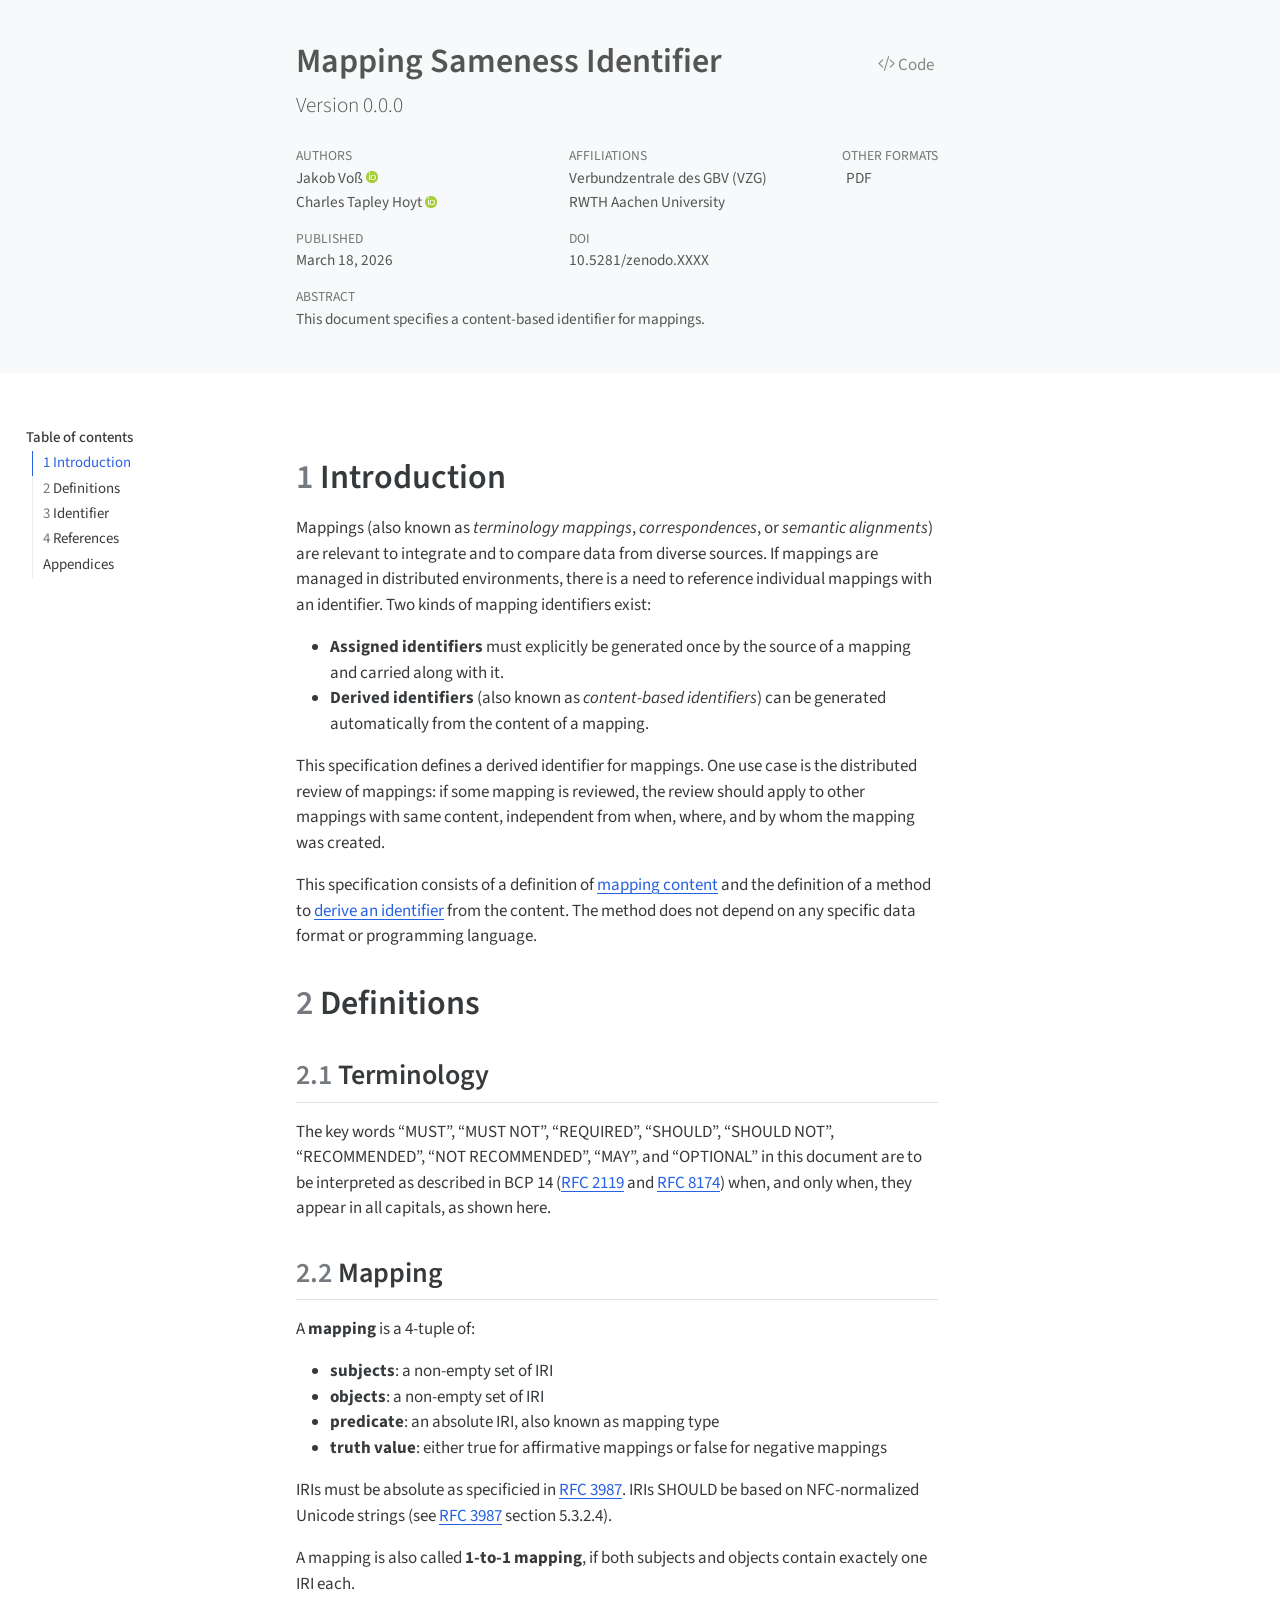
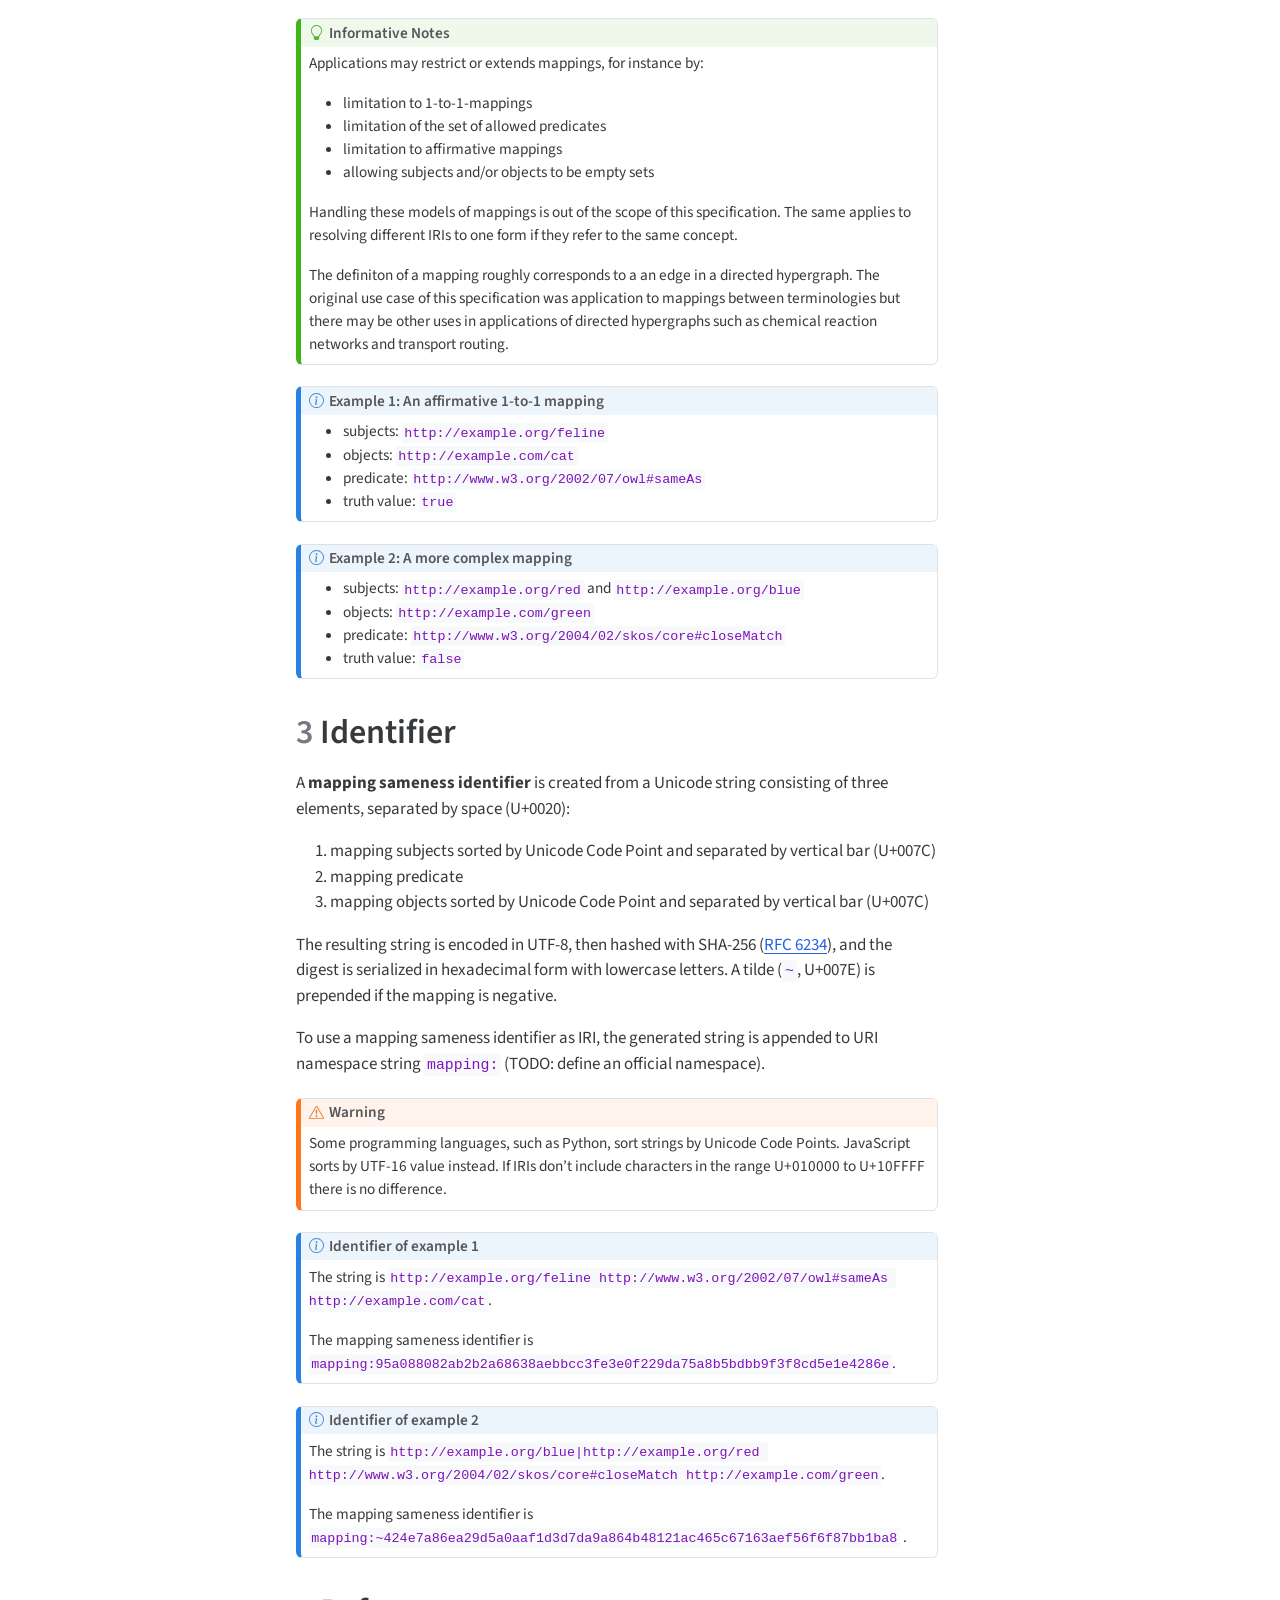
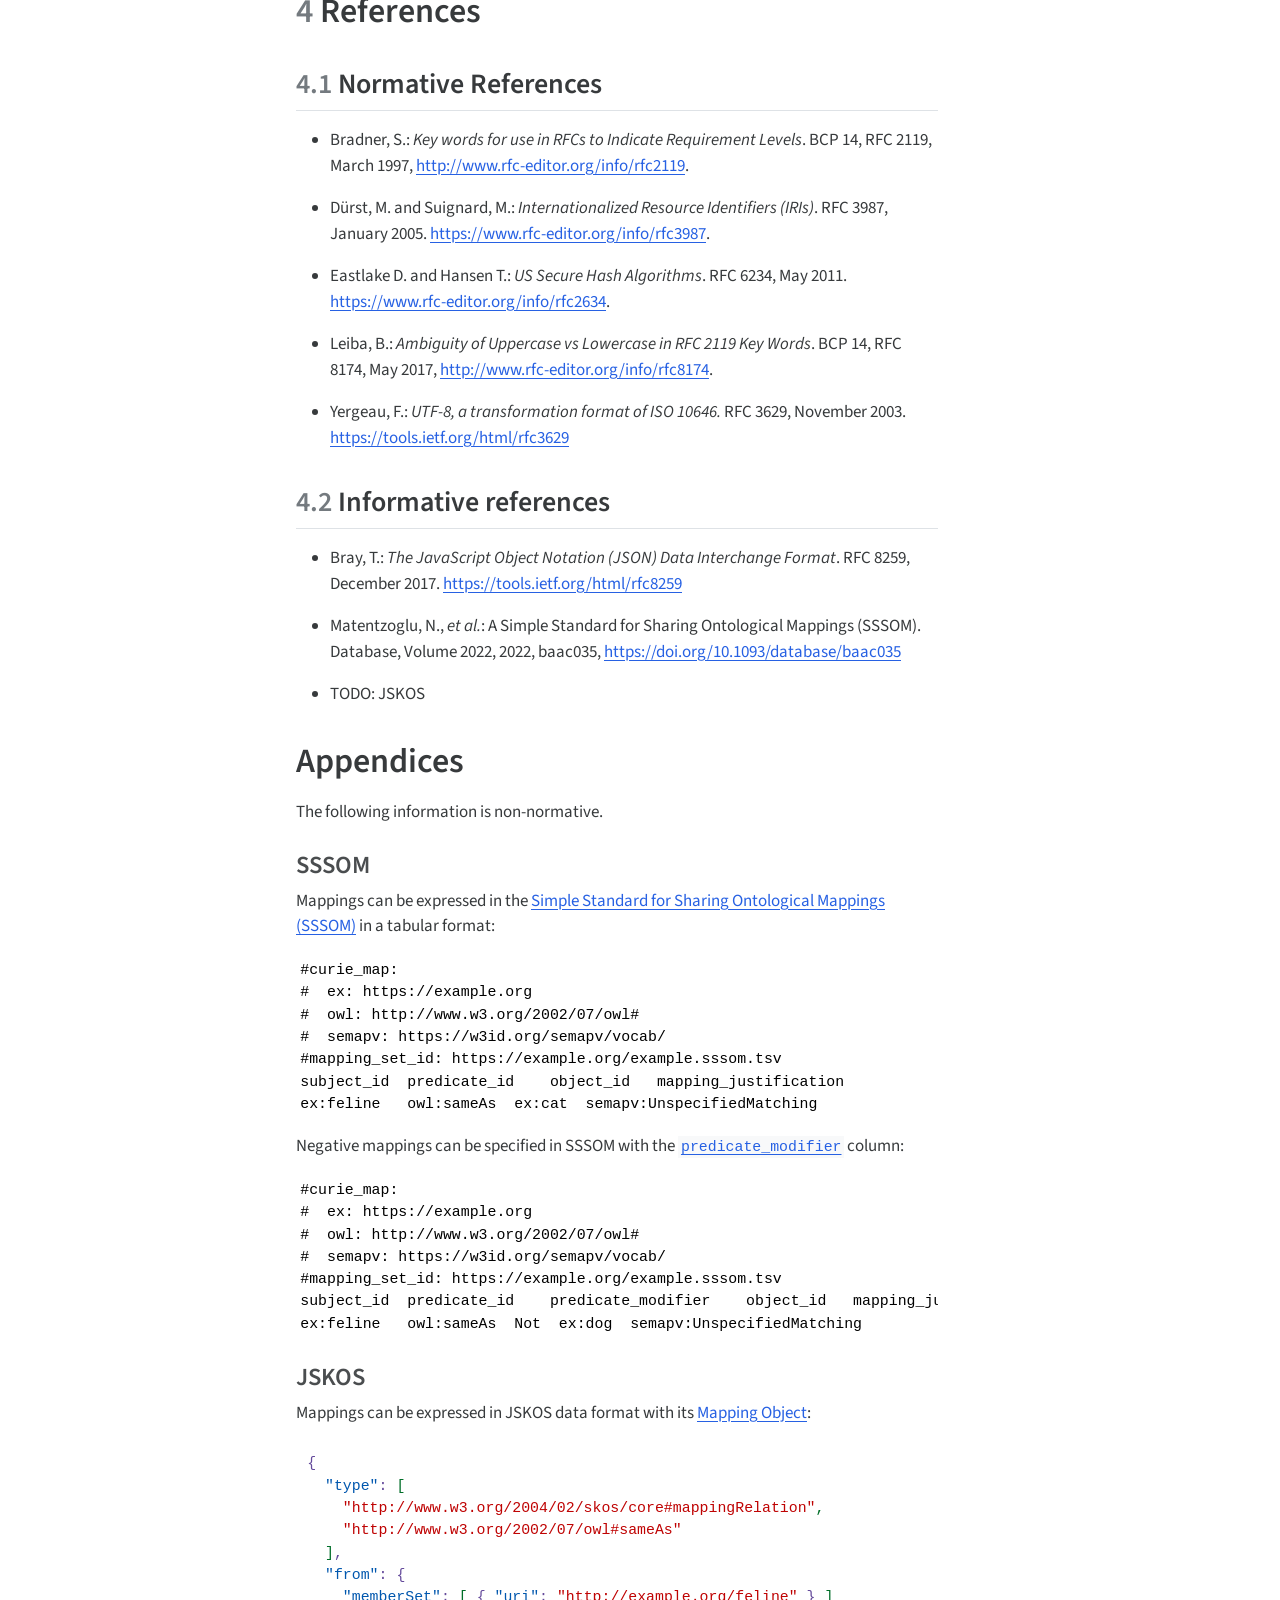
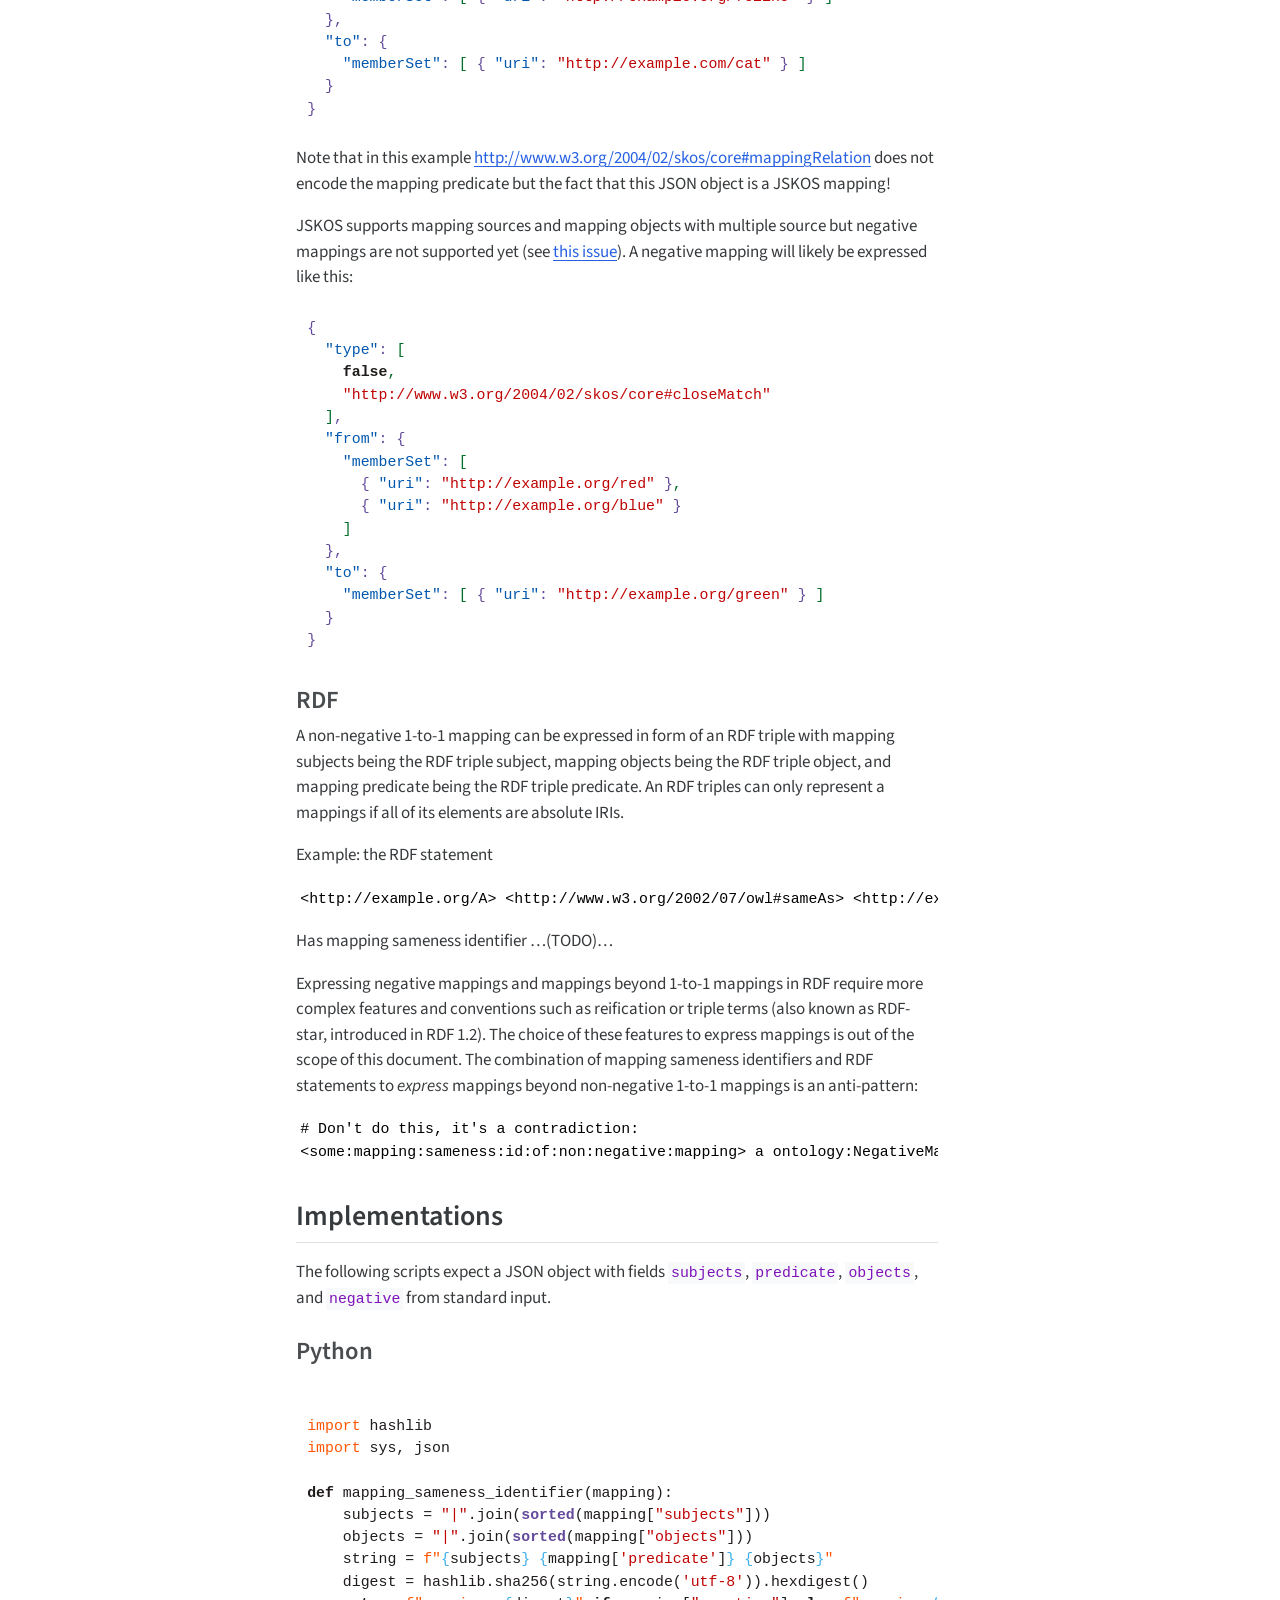
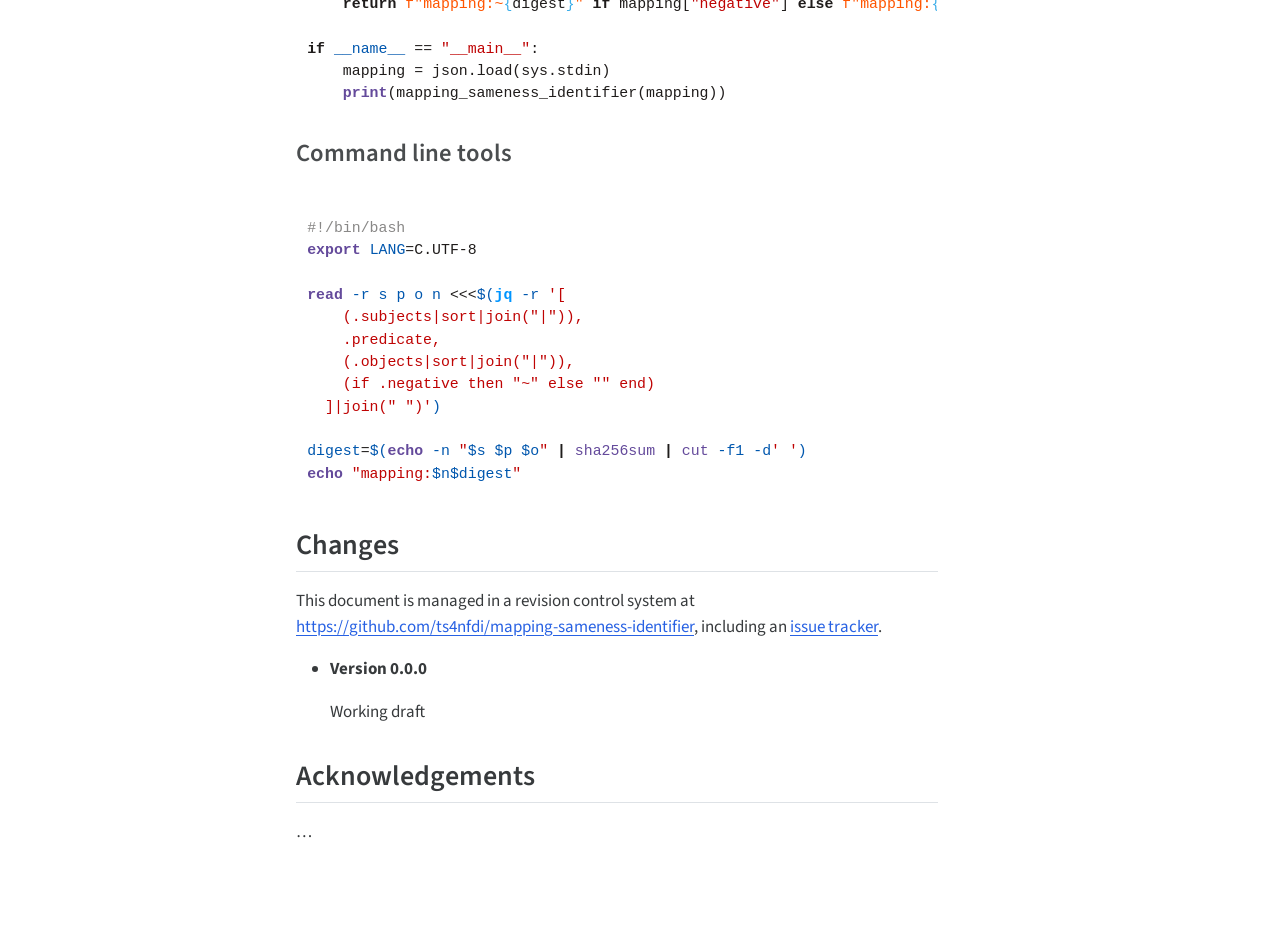
==== docs/index.html @ 3b8f45a4 "Add note about hypergraphs" ====
<!DOCTYPE html>
<html xmlns="http://www.w3.org/1999/xhtml" lang="en" xml:lang="en"><head>

<meta charset="utf-8">
<meta name="generator" content="quarto-1.5.44">

<meta name="viewport" content="width=device-width, initial-scale=1.0, user-scalable=yes">

<meta name="dcterms.date" content="2026-03-18">

<title>Mapping Sameness Identifier</title>
<style>
code{white-space: pre-wrap;}
span.smallcaps{font-variant: small-caps;}
div.columns{display: flex; gap: min(4vw, 1.5em);}
div.column{flex: auto; overflow-x: auto;}
div.hanging-indent{margin-left: 1.5em; text-indent: -1.5em;}
ul.task-list{list-style: none;}
ul.task-list li input[type="checkbox"] {
  width: 0.8em;
  margin: 0 0.8em 0.2em -1em; /* quarto-specific, see https://github.com/quarto-dev/quarto-cli/issues/4556 */ 
  vertical-align: middle;
}
/* CSS for syntax highlighting */
pre > code.sourceCode { white-space: pre; position: relative; }
pre > code.sourceCode > span { line-height: 1.25; }
pre > code.sourceCode > span:empty { height: 1.2em; }
.sourceCode { overflow: visible; }
code.sourceCode > span { color: inherit; text-decoration: inherit; }
div.sourceCode { margin: 1em 0; }
pre.sourceCode { margin: 0; }
@media screen {
div.sourceCode { overflow: auto; }
}
@media print {
pre > code.sourceCode { white-space: pre-wrap; }
pre > code.sourceCode > span { display: inline-block; text-indent: -5em; padding-left: 5em; }
}
pre.numberSource code
  { counter-reset: source-line 0; }
pre.numberSource code > span
  { position: relative; left: -4em; counter-increment: source-line; }
pre.numberSource code > span > a:first-child::before
  { content: counter(source-line);
    position: relative; left: -1em; text-align: right; vertical-align: baseline;
    border: none; display: inline-block;
    -webkit-touch-callout: none; -webkit-user-select: none;
    -khtml-user-select: none; -moz-user-select: none;
    -ms-user-select: none; user-select: none;
    padding: 0 4px; width: 4em;
  }
pre.numberSource { margin-left: 3em;  padding-left: 4px; }
div.sourceCode
  {   }
@media screen {
pre > code.sourceCode > span > a:first-child::before { text-decoration: underline; }
}
</style>


<script src="site_libs/clipboard/clipboard.min.js"></script>
<script src="site_libs/quarto-html/quarto.js"></script>
<script src="site_libs/quarto-html/popper.min.js"></script>
<script src="site_libs/quarto-html/tippy.umd.min.js"></script>
<script src="site_libs/quarto-html/anchor.min.js"></script>
<link href="site_libs/quarto-html/tippy.css" rel="stylesheet">
<link href="site_libs/quarto-html/quarto-syntax-highlighting.css" rel="stylesheet" id="quarto-text-highlighting-styles">
<script src="site_libs/bootstrap/bootstrap.min.js"></script>
<link href="site_libs/bootstrap/bootstrap-icons.css" rel="stylesheet">
<link href="site_libs/bootstrap/bootstrap.min.css" rel="stylesheet" id="quarto-bootstrap" data-mode="light">


<link rel="stylesheet" href="style.css">
<meta name="citation_title" content="Mapping Sameness Identifier">
<meta name="citation_abstract" content="This document specifies a content-based identifier for mappings.
">
<meta name="citation_author" content="Jakob Voß">
<meta name="citation_author" content="Charles Tapley Hoyt">
<meta name="citation_publication_date" content="2026-03-18">
<meta name="citation_cover_date" content="2026-03-18">
<meta name="citation_year" content="2026">
<meta name="citation_online_date" content="2026-03-18">
<meta name="citation_doi" content="10.5281/zenodo.XXXX">
<meta name="citation_language" content="en">
</head>

<body>

<header id="title-block-header" class="quarto-title-block default toc-left page-columns page-full">
  <div class="quarto-title-banner page-columns page-full">
    <div class="quarto-title column-body">
      <div class="quarto-title-block"><div><h1 class="title">Mapping Sameness Identifier</h1><button type="button" class="btn code-tools-button" id="quarto-code-tools-source" data-quarto-source-url="repo"><i class="bi"></i> Code</button></div></div>
            <p class="subtitle lead">Version 0.0.0</p>
          </div>

    
    <div class="quarto-title-meta-container">
      <div class="quarto-title-meta-column-start">
            <div class="quarto-title-meta-author">
          <div class="quarto-title-meta-heading">Authors</div>
          <div class="quarto-title-meta-heading">Affiliations</div>
          
                <div class="quarto-title-meta-contents">
            <p class="author">Jakob Voß <a href="https://orcid.org/0000-0002-7613-4123" class="quarto-title-author-orcid"> <img src="[data-uri]"></a></p>
          </div>
                <div class="quarto-title-meta-contents">
                    <p class="affiliation">
                        Verbundzentrale des GBV (VZG)
                      </p>
                  </div>
                      <div class="quarto-title-meta-contents">
            <p class="author">Charles Tapley Hoyt <a href="https://orcid.org/0000-0003-4423-4370" class="quarto-title-author-orcid"> <img src="[data-uri]"></a></p>
          </div>
                <div class="quarto-title-meta-contents">
                    <p class="affiliation">
                        RWTH Aachen University
                      </p>
                  </div>
                    </div>
        
        <div class="quarto-title-meta">

                      
                <div>
            <div class="quarto-title-meta-heading">Published</div>
            <div class="quarto-title-meta-contents">
              <p class="date">March 18, 2026</p>
            </div>
          </div>
          
                
                <div>
            <div class="quarto-title-meta-heading">Doi</div>
            <div class="quarto-title-meta-contents">
              <p class="doi">
                <a href="https://doi.org/10.5281/zenodo.XXXX">10.5281/zenodo.XXXX</a>
              </p>
            </div>
          </div>
              </div>
      </div>
      <div class="quarto-title-meta-column-end quarto-other-formats-target">
      <div class="quarto-alternate-formats"><div class="quarto-title-meta-heading">Other Formats</div><div class="quarto-title-meta-contents"><p><a href="index.pdf"><i class="bi bi-file-pdf"></i>PDF</a></p></div></div></div>
    </div>

    <div>
      <div class="abstract">
        <div class="block-title">Abstract</div>
        <p>This document specifies a content-based identifier for mappings.</p>
      </div>
    </div>


    <div class="quarto-other-links-text-target">
    </div>  </div>
</header><div id="quarto-content" class="page-columns page-rows-contents page-layout-article toc-left">
<div id="quarto-sidebar-toc-left" class="sidebar toc-left">
  <nav id="TOC" role="doc-toc" class="toc-active">
    <h2 id="toc-title">Table of contents</h2>
   
  <ul>
  <li><a href="#introduction" id="toc-introduction" class="nav-link active" data-scroll-target="#introduction"><span class="header-section-number">1</span> Introduction</a></li>
  <li><a href="#definitions" id="toc-definitions" class="nav-link" data-scroll-target="#definitions"><span class="header-section-number">2</span> Definitions</a>
  <ul class="collapse">
  <li><a href="#terminology" id="toc-terminology" class="nav-link" data-scroll-target="#terminology"><span class="header-section-number">2.1</span> Terminology</a></li>
  <li><a href="#mapping" id="toc-mapping" class="nav-link" data-scroll-target="#mapping"><span class="header-section-number">2.2</span> Mapping</a></li>
  </ul></li>
  <li><a href="#identifier" id="toc-identifier" class="nav-link" data-scroll-target="#identifier"><span class="header-section-number">3</span> Identifier</a></li>
  <li><a href="#references" id="toc-references" class="nav-link" data-scroll-target="#references"><span class="header-section-number">4</span> References</a>
  <ul class="collapse">
  <li><a href="#normative-references" id="toc-normative-references" class="nav-link" data-scroll-target="#normative-references"><span class="header-section-number">4.1</span> Normative References</a></li>
  <li><a href="#informative-references" id="toc-informative-references" class="nav-link" data-scroll-target="#informative-references"><span class="header-section-number">4.2</span> Informative references</a></li>
  </ul></li>
  <li><a href="#appendices" id="toc-appendices" class="nav-link" data-scroll-target="#appendices">Appendices</a>
  <ul class="collapse">
  <li><a href="#sssom" id="toc-sssom" class="nav-link" data-scroll-target="#sssom">SSSOM</a></li>
  <li><a href="#jskos" id="toc-jskos" class="nav-link" data-scroll-target="#jskos">JSKOS</a></li>
  <li><a href="#rdf" id="toc-rdf" class="nav-link" data-scroll-target="#rdf">RDF</a></li>
  <li><a href="#implementations" id="toc-implementations" class="nav-link" data-scroll-target="#implementations">Implementations</a>
  <ul class="collapse">
  <li><a href="#python" id="toc-python" class="nav-link" data-scroll-target="#python">Python</a></li>
  <li><a href="#command-line-tools" id="toc-command-line-tools" class="nav-link" data-scroll-target="#command-line-tools">Command line tools</a></li>
  </ul></li>
  <li><a href="#changes" id="toc-changes" class="nav-link" data-scroll-target="#changes">Changes</a></li>
  <li><a href="#acknowledgements" id="toc-acknowledgements" class="nav-link" data-scroll-target="#acknowledgements">Acknowledgements</a></li>
  </ul></li>
  </ul>
</nav>
</div>
<div id="quarto-margin-sidebar" class="sidebar margin-sidebar zindex-bottom">
</div>
<main class="content quarto-banner-title-block" id="quarto-document-content">



  


<section id="introduction" class="level1" data-number="1">
<h1 data-number="1"><span class="header-section-number">1</span> Introduction</h1>
<p>Mappings (also known as <em>terminology mappings</em>, <em>correspondences</em>, or <em>semantic alignments</em>) are relevant to integrate and to compare data from diverse sources. If mappings are managed in distributed environments, there is a need to reference individual mappings with an identifier. Two kinds of mapping identifiers exist:</p>
<ul>
<li><strong>Assigned identifiers</strong> must explicitly be generated once by the source of a mapping and carried along with it.</li>
<li><strong>Derived identifiers</strong> (also known as <em>content-based identifiers</em>) can be generated automatically from the content of a mapping.</li>
</ul>
<p>This specification defines a derived identifier for mappings. One use case is the distributed review of mappings: if some mapping is reviewed, the review should apply to other mappings with same content, independent from when, where, and by whom the mapping was created.</p>
<p>This specification consists of a definition of <a href="#mappings">mapping content</a> and the definition of a method to <a href="#identifier">derive an identifier</a> from the content. The method does not depend on any specific data format or programming language.</p>
</section>
<section id="definitions" class="level1" data-number="2">
<h1 data-number="2"><span class="header-section-number">2</span> Definitions</h1>
<section id="terminology" class="level2" data-number="2.1">
<h2 data-number="2.1" class="anchored" data-anchor-id="terminology"><span class="header-section-number">2.1</span> Terminology</h2>
<p>The key words “MUST”, “MUST NOT”, “REQUIRED”, “SHOULD”, “SHOULD NOT”, “RECOMMENDED”, “NOT RECOMMENDED”, “MAY”, and “OPTIONAL” in this document are to be interpreted as described in BCP 14 (<a href="https://tools.ietf.org/html/rfc2119">RFC 2119</a> and <a href="https://tools.ietf.org/html/rfc8174">RFC 8174</a>) when, and only when, they appear in all capitals, as shown here.</p>
</section>
<section id="mapping" class="level2" data-number="2.2">
<h2 data-number="2.2" class="anchored" data-anchor-id="mapping"><span class="header-section-number">2.2</span> Mapping</h2>
<p>A <strong>mapping</strong> is a 4-tuple of:</p>
<ul>
<li><strong>subjects</strong>: a non-empty set of IRI</li>
<li><strong>objects</strong>: a non-empty set of IRI</li>
<li><strong>predicate</strong>: an absolute IRI, also known as mapping type</li>
<li><strong>truth value</strong>: either true for affirmative mappings or false for negative mappings</li>
</ul>
<p>IRIs must be absolute as specificied in <a href="https://tools.ietf.org/html/rfc3987">RFC 3987</a>. IRIs SHOULD be based on NFC-normalized Unicode strings (see <a href="https://tools.ietf.org/html/rfc3987">RFC 3987</a> section 5.3.2.4).</p>
<p>A mapping is also called <strong>1-to-1 mapping</strong>, if both subjects and objects contain exactely one IRI each.</p>
<div class="callout callout-style-default callout-tip callout-titled" title="Informative Notes">
<div class="callout-header d-flex align-content-center">
<div class="callout-icon-container">
<i class="callout-icon"></i>
</div>
<div class="callout-title-container flex-fill">
Informative Notes
</div>
</div>
<div class="callout-body-container callout-body">
<p>Applications may restrict or extends mappings, for instance by:</p>
<ul>
<li>limitation to 1-to-1-mappings</li>
<li>limitation of the set of allowed predicates</li>
<li>limitation to affirmative mappings</li>
<li>allowing subjects and/or objects to be empty sets</li>
</ul>
<p>Handling these models of mappings is out of the scope of this specification. The same applies to resolving different IRIs to one form if they refer to the same concept.</p>
<p>The definiton of a mapping roughly corresponds to a an edge in a directed hypergraph. The original use case of this specification was application to mappings between terminologies but there may be other uses in applications of directed hypergraphs such as chemical reaction networks and transport routing.</p>
</div>
</div>
<div class="callout callout-style-default callout-note callout-titled" title="Example 1: An affirmative 1-to-1 mapping">
<div class="callout-header d-flex align-content-center">
<div class="callout-icon-container">
<i class="callout-icon"></i>
</div>
<div class="callout-title-container flex-fill">
Example 1: An affirmative 1-to-1 mapping
</div>
</div>
<div class="callout-body-container callout-body">
<ul>
<li>subjects: <code>http://example.org/feline</code></li>
<li>objects: <code>http://example.com/cat</code></li>
<li>predicate: <code>http://www.w3.org/2002/07/owl#sameAs</code></li>
<li>truth value: <code>true</code></li>
</ul>
</div>
</div>
<div class="callout callout-style-default callout-note callout-titled" title="Example 2: A more complex mapping">
<div class="callout-header d-flex align-content-center">
<div class="callout-icon-container">
<i class="callout-icon"></i>
</div>
<div class="callout-title-container flex-fill">
Example 2: A more complex mapping
</div>
</div>
<div class="callout-body-container callout-body">
<ul>
<li>subjects: <code>http://example.org/red</code> and <code>http://example.org/blue</code></li>
<li>objects: <code>http://example.com/green</code></li>
<li>predicate: <code>http://www.w3.org/2004/02/skos/core#closeMatch</code></li>
<li>truth value: <code>false</code></li>
</ul>
</div>
</div>
</section>
</section>
<section id="identifier" class="level1" data-number="3">
<h1 data-number="3"><span class="header-section-number">3</span> Identifier</h1>
<p>A <strong>mapping sameness identifier</strong> is created from a Unicode string consisting of three elements, separated by space (U+0020):</p>
<ol type="1">
<li>mapping subjects sorted by Unicode Code Point and separated by vertical bar (U+007C)</li>
<li>mapping predicate</li>
<li>mapping objects sorted by Unicode Code Point and separated by vertical bar (U+007C)</li>
</ol>
<p>The resulting string is encoded in UTF-8, then hashed with SHA-256 (<a href="https://tools.ietf.org/html/rfc6234">RFC 6234</a>), and the digest is serialized in hexadecimal form with lowercase letters. A tilde (<code>~</code>, U+007E) is prepended if the mapping is negative.</p>
<p>To use a mapping sameness identifier as IRI, the generated string is appended to URI namespace string <code>mapping:</code> (TODO: define an official namespace).</p>
<div class="callout callout-style-default callout-warning callout-titled">
<div class="callout-header d-flex align-content-center">
<div class="callout-icon-container">
<i class="callout-icon"></i>
</div>
<div class="callout-title-container flex-fill">
Warning
</div>
</div>
<div class="callout-body-container callout-body">
<p>Some programming languages, such as Python, sort strings by Unicode Code Points. JavaScript sorts by UTF-16 value instead. If IRIs don’t include characters in the range U+010000 to U+10FFFF there is no difference.</p>
</div>
</div>
<div class="callout callout-style-default callout-note callout-titled" title="Identifier of example 1">
<div class="callout-header d-flex align-content-center">
<div class="callout-icon-container">
<i class="callout-icon"></i>
</div>
<div class="callout-title-container flex-fill">
Identifier of example 1
</div>
</div>
<div class="callout-body-container callout-body">
<p>The string is <code>http://example.org/feline http://www.w3.org/2002/07/owl#sameAs http://example.com/cat</code>.</p>
<p>The mapping sameness identifier is <code>mapping:95a088082ab2b2a68638aebbcc3fe3e0f229da75a8b5bdbb9f3f8cd5e1e4286e</code>.</p>
</div>
</div>
<div class="callout callout-style-default callout-note callout-titled" title="Identifier of example 2">
<div class="callout-header d-flex align-content-center">
<div class="callout-icon-container">
<i class="callout-icon"></i>
</div>
<div class="callout-title-container flex-fill">
Identifier of example 2
</div>
</div>
<div class="callout-body-container callout-body">
<p>The string is <code>http://example.org/blue|http://example.org/red http://www.w3.org/2004/02/skos/core#closeMatch http://example.com/green</code>.</p>
<p>The mapping sameness identifier is <code>mapping:~424e7a86ea29d5a0aaf1d3d7da9a864b48121ac465c67163aef56f6f87bb1ba8</code> .</p>
</div>
</div>
</section>
<section id="references" class="level1" data-number="4">
<h1 data-number="4"><span class="header-section-number">4</span> References</h1>
<section id="normative-references" class="level2" data-number="4.1">
<h2 data-number="4.1" class="anchored" data-anchor-id="normative-references"><span class="header-section-number">4.1</span> Normative References</h2>
<ul>
<li><p>Bradner, S.: <em>Key words for use in RFCs to Indicate Requirement Levels</em>. BCP 14, RFC 2119, March 1997, <a href="http://www.rfc-editor.org/info/rfc2119" class="uri">http://www.rfc-editor.org/info/rfc2119</a>.</p></li>
<li><p>Dürst, M. and Suignard, M.: <em>Internationalized Resource Identifiers (IRIs)</em>. RFC 3987, January 2005. <a href="https://www.rfc-editor.org/info/rfc3987" class="uri">https://www.rfc-editor.org/info/rfc3987</a>.</p></li>
<li><p>Eastlake D. and Hansen T.: <em>US Secure Hash Algorithms</em>. RFC 6234, May 2011. <a href="https://www.rfc-editor.org/info/rfc2634" class="uri">https://www.rfc-editor.org/info/rfc2634</a>.</p></li>
<li><p>Leiba, B.: <em>Ambiguity of Uppercase vs Lowercase in RFC 2119 Key Words</em>. BCP 14, RFC 8174, May 2017, <a href="http://www.rfc-editor.org/info/rfc8174" class="uri">http://www.rfc-editor.org/info/rfc8174</a>.</p></li>
<li><p>Yergeau, F.: <em>UTF-8, a transformation format of ISO 10646.</em> RFC 3629, November 2003. <a href="https://tools.ietf.org/html/rfc3629" class="uri">https://tools.ietf.org/html/rfc3629</a></p></li>
</ul>
</section>
<section id="informative-references" class="level2" data-number="4.2">
<h2 data-number="4.2" class="anchored" data-anchor-id="informative-references"><span class="header-section-number">4.2</span> Informative references</h2>
<ul>
<li><p>Bray, T.: <em>The JavaScript Object Notation (JSON) Data Interchange Format</em>. RFC 8259, December 2017. <a href="https://tools.ietf.org/html/rfc8259" class="uri">https://tools.ietf.org/html/rfc8259</a></p></li>
<li><p>Matentzoglu, N., <em>et al.</em>: A Simple Standard for Sharing Ontological Mappings (SSSOM). Database, Volume 2022, 2022, baac035, <a href="https://doi.org/10.1093/database/baac035" class="uri">https://doi.org/10.1093/database/baac035</a></p></li>
<li><p>TODO: JSKOS</p></li>
</ul>
</section>
</section>
<section id="appendices" class="level1 unnumbered">
<h1 class="unnumbered">Appendices</h1>
<p>The following information is non-normative.</p>
<section id="sssom" class="level3 unnumbered">
<h3 class="unnumbered anchored" data-anchor-id="sssom">SSSOM</h3>
<p>Mappings can be expressed in the <a href="https://mapping-commons.github.io/sssom/">Simple Standard for Sharing Ontological Mappings (SSSOM)</a> in a tabular format:</p>
<pre class="tsv"><code>#curie_map:
#  ex: https://example.org
#  owl: http://www.w3.org/2002/07/owl#
#  semapv: https://w3id.org/semapv/vocab/
#mapping_set_id: https://example.org/example.sssom.tsv
subject_id  predicate_id    object_id   mapping_justification
ex:feline   owl:sameAs  ex:cat  semapv:UnspecifiedMatching</code></pre>
<p>Negative mappings can be specified in SSSOM with the <a href="https://w3id.org/sssom/predicate_modifier"><code>predicate_modifier</code></a> column:</p>
<pre class="tsv"><code>#curie_map:
#  ex: https://example.org
#  owl: http://www.w3.org/2002/07/owl#
#  semapv: https://w3id.org/semapv/vocab/
#mapping_set_id: https://example.org/example.sssom.tsv
subject_id  predicate_id    predicate_modifier    object_id   mapping_justification
ex:feline   owl:sameAs  Not  ex:dog  semapv:UnspecifiedMatching</code></pre>
</section>
<section id="jskos" class="level3 unnumbered">
<h3 class="unnumbered anchored" data-anchor-id="jskos">JSKOS</h3>
<p>Mappings can be expressed in JSKOS data format with its <a href="https://gbv.github.io/jskos/#mapping">Mapping Object</a>:</p>
<div class="sourceCode" id="cb3"><pre class="sourceCode json code-with-copy"><code class="sourceCode json"><span id="cb3-1"><a href="#cb3-1" aria-hidden="true" tabindex="-1"></a><span class="fu">{</span></span>
<span id="cb3-2"><a href="#cb3-2" aria-hidden="true" tabindex="-1"></a>  <span class="dt">"type"</span><span class="fu">:</span> <span class="ot">[</span></span>
<span id="cb3-3"><a href="#cb3-3" aria-hidden="true" tabindex="-1"></a>    <span class="st">"http://www.w3.org/2004/02/skos/core#mappingRelation"</span><span class="ot">,</span></span>
<span id="cb3-4"><a href="#cb3-4" aria-hidden="true" tabindex="-1"></a>    <span class="st">"http://www.w3.org/2002/07/owl#sameAs"</span></span>
<span id="cb3-5"><a href="#cb3-5" aria-hidden="true" tabindex="-1"></a>  <span class="ot">]</span><span class="fu">,</span></span>
<span id="cb3-6"><a href="#cb3-6" aria-hidden="true" tabindex="-1"></a>  <span class="dt">"from"</span><span class="fu">:</span> <span class="fu">{</span></span>
<span id="cb3-7"><a href="#cb3-7" aria-hidden="true" tabindex="-1"></a>    <span class="dt">"memberSet"</span><span class="fu">:</span> <span class="ot">[</span> <span class="fu">{</span> <span class="dt">"uri"</span><span class="fu">:</span> <span class="st">"http://example.org/feline"</span> <span class="fu">}</span> <span class="ot">]</span></span>
<span id="cb3-8"><a href="#cb3-8" aria-hidden="true" tabindex="-1"></a>  <span class="fu">},</span></span>
<span id="cb3-9"><a href="#cb3-9" aria-hidden="true" tabindex="-1"></a>  <span class="dt">"to"</span><span class="fu">:</span> <span class="fu">{</span></span>
<span id="cb3-10"><a href="#cb3-10" aria-hidden="true" tabindex="-1"></a>    <span class="dt">"memberSet"</span><span class="fu">:</span> <span class="ot">[</span> <span class="fu">{</span> <span class="dt">"uri"</span><span class="fu">:</span> <span class="st">"http://example.com/cat"</span> <span class="fu">}</span> <span class="ot">]</span></span>
<span id="cb3-11"><a href="#cb3-11" aria-hidden="true" tabindex="-1"></a>  <span class="fu">}</span></span>
<span id="cb3-12"><a href="#cb3-12" aria-hidden="true" tabindex="-1"></a><span class="fu">}</span></span></code><button title="Copy to Clipboard" class="code-copy-button"><i class="bi"></i></button></pre></div>
<p>Note that in this example <a href="http://www.w3.org/2004/02/skos/core#mappingRelation" class="uri">http://www.w3.org/2004/02/skos/core#mappingRelation</a> does not encode the mapping predicate but the fact that this JSON object is a JSKOS mapping!</p>
<p>JSKOS supports mapping sources and mapping objects with multiple source but negative mappings are not supported yet (see <a href="https://github.com/gbv/jskos/issues/173">this issue</a>). A negative mapping will likely be expressed like this:</p>
<div class="sourceCode" id="cb4"><pre class="sourceCode json code-with-copy"><code class="sourceCode json"><span id="cb4-1"><a href="#cb4-1" aria-hidden="true" tabindex="-1"></a><span class="fu">{</span></span>
<span id="cb4-2"><a href="#cb4-2" aria-hidden="true" tabindex="-1"></a>  <span class="dt">"type"</span><span class="fu">:</span> <span class="ot">[</span></span>
<span id="cb4-3"><a href="#cb4-3" aria-hidden="true" tabindex="-1"></a>    <span class="kw">false</span><span class="ot">,</span></span>
<span id="cb4-4"><a href="#cb4-4" aria-hidden="true" tabindex="-1"></a>    <span class="st">"http://www.w3.org/2004/02/skos/core#closeMatch"</span></span>
<span id="cb4-5"><a href="#cb4-5" aria-hidden="true" tabindex="-1"></a>  <span class="ot">]</span><span class="fu">,</span></span>
<span id="cb4-6"><a href="#cb4-6" aria-hidden="true" tabindex="-1"></a>  <span class="dt">"from"</span><span class="fu">:</span> <span class="fu">{</span></span>
<span id="cb4-7"><a href="#cb4-7" aria-hidden="true" tabindex="-1"></a>    <span class="dt">"memberSet"</span><span class="fu">:</span> <span class="ot">[</span> </span>
<span id="cb4-8"><a href="#cb4-8" aria-hidden="true" tabindex="-1"></a>      <span class="fu">{</span> <span class="dt">"uri"</span><span class="fu">:</span> <span class="st">"http://example.org/red"</span> <span class="fu">}</span><span class="ot">,</span></span>
<span id="cb4-9"><a href="#cb4-9" aria-hidden="true" tabindex="-1"></a>      <span class="fu">{</span> <span class="dt">"uri"</span><span class="fu">:</span> <span class="st">"http://example.org/blue"</span> <span class="fu">}</span></span>
<span id="cb4-10"><a href="#cb4-10" aria-hidden="true" tabindex="-1"></a>    <span class="ot">]</span></span>
<span id="cb4-11"><a href="#cb4-11" aria-hidden="true" tabindex="-1"></a>  <span class="fu">},</span></span>
<span id="cb4-12"><a href="#cb4-12" aria-hidden="true" tabindex="-1"></a>  <span class="dt">"to"</span><span class="fu">:</span> <span class="fu">{</span></span>
<span id="cb4-13"><a href="#cb4-13" aria-hidden="true" tabindex="-1"></a>    <span class="dt">"memberSet"</span><span class="fu">:</span> <span class="ot">[</span> <span class="fu">{</span> <span class="dt">"uri"</span><span class="fu">:</span> <span class="st">"http://example.org/green"</span> <span class="fu">}</span> <span class="ot">]</span></span>
<span id="cb4-14"><a href="#cb4-14" aria-hidden="true" tabindex="-1"></a>  <span class="fu">}</span></span>
<span id="cb4-15"><a href="#cb4-15" aria-hidden="true" tabindex="-1"></a><span class="fu">}</span></span></code><button title="Copy to Clipboard" class="code-copy-button"><i class="bi"></i></button></pre></div>
</section>
<section id="rdf" class="level3 unnumbered">
<h3 class="unnumbered anchored" data-anchor-id="rdf">RDF</h3>
<p>A non-negative 1-to-1 mapping can be expressed in form of an RDF triple with mapping subjects being the RDF triple subject, mapping objects being the RDF triple object, and mapping predicate being the RDF triple predicate. An RDF triples can only represent a mappings if all of its elements are absolute IRIs.</p>
<p>Example: the RDF statement</p>
<pre class="ttl"><code>&lt;http://example.org/A&gt; &lt;http://www.w3.org/2002/07/owl#sameAs&gt; &lt;http://example.com/B&gt; .</code></pre>
<p>Has mapping sameness identifier …(TODO)…</p>
<p>Expressing negative mappings and mappings beyond 1-to-1 mappings in RDF require more complex features and conventions such as reification or triple terms (also known as RDF-star, introduced in RDF 1.2). The choice of these features to express mappings is out of the scope of this document. The combination of mapping sameness identifiers and RDF statements to <em>express</em> mappings beyond non-negative 1-to-1 mappings is an anti-pattern:</p>
<pre class="ttl"><code># Don't do this, it's a contradiction:
&lt;some:mapping:sameness:id:of:non:negative:mapping&gt; a ontology:NegativeMapping .</code></pre>
</section>
<section id="implementations" class="level2 unnumbered">
<h2 class="unnumbered anchored" data-anchor-id="implementations">Implementations</h2>
<p>The following scripts expect a JSON object with fields <code>subjects</code>, <code>predicate</code>, <code>objects</code>, and <code>negative</code> from standard input.</p>
<section id="python" class="level3 unnumbered">
<h3 class="unnumbered anchored" data-anchor-id="python">Python</h3>
<div class="sourceCode" id="cb7"><pre class="sourceCode python code-with-copy"><code class="sourceCode python"><span id="cb7-1"><a href="#cb7-1" aria-hidden="true" tabindex="-1"></a></span>
<span id="cb7-2"><a href="#cb7-2" aria-hidden="true" tabindex="-1"></a><span class="im">import</span> hashlib</span>
<span id="cb7-3"><a href="#cb7-3" aria-hidden="true" tabindex="-1"></a><span class="im">import</span> sys, json</span>
<span id="cb7-4"><a href="#cb7-4" aria-hidden="true" tabindex="-1"></a></span>
<span id="cb7-5"><a href="#cb7-5" aria-hidden="true" tabindex="-1"></a><span class="kw">def</span> mapping_sameness_identifier(mapping):</span>
<span id="cb7-6"><a href="#cb7-6" aria-hidden="true" tabindex="-1"></a>    subjects <span class="op">=</span> <span class="st">"|"</span>.join(<span class="bu">sorted</span>(mapping[<span class="st">"subjects"</span>]))</span>
<span id="cb7-7"><a href="#cb7-7" aria-hidden="true" tabindex="-1"></a>    objects <span class="op">=</span> <span class="st">"|"</span>.join(<span class="bu">sorted</span>(mapping[<span class="st">"objects"</span>]))</span>
<span id="cb7-8"><a href="#cb7-8" aria-hidden="true" tabindex="-1"></a>    string <span class="op">=</span> <span class="ss">f"</span><span class="sc">{</span>subjects<span class="sc">}</span><span class="ss"> </span><span class="sc">{</span>mapping[<span class="st">'predicate'</span>]<span class="sc">}</span><span class="ss"> </span><span class="sc">{</span>objects<span class="sc">}</span><span class="ss">"</span></span>
<span id="cb7-9"><a href="#cb7-9" aria-hidden="true" tabindex="-1"></a>    digest <span class="op">=</span> hashlib.sha256(string.encode(<span class="st">'utf-8'</span>)).hexdigest()</span>
<span id="cb7-10"><a href="#cb7-10" aria-hidden="true" tabindex="-1"></a>    <span class="cf">return</span> <span class="ss">f"mapping:~</span><span class="sc">{</span>digest<span class="sc">}</span><span class="ss">"</span> <span class="cf">if</span> mapping[<span class="st">"negative"</span>] <span class="cf">else</span> <span class="ss">f"mapping:</span><span class="sc">{</span>digest<span class="sc">}</span><span class="ss">"</span></span>
<span id="cb7-11"><a href="#cb7-11" aria-hidden="true" tabindex="-1"></a></span>
<span id="cb7-12"><a href="#cb7-12" aria-hidden="true" tabindex="-1"></a><span class="cf">if</span> <span class="va">__name__</span> <span class="op">==</span> <span class="st">"__main__"</span>:</span>
<span id="cb7-13"><a href="#cb7-13" aria-hidden="true" tabindex="-1"></a>    mapping <span class="op">=</span> json.load(sys.stdin)</span>
<span id="cb7-14"><a href="#cb7-14" aria-hidden="true" tabindex="-1"></a>    <span class="bu">print</span>(mapping_sameness_identifier(mapping))</span>
<span id="cb7-15"><a href="#cb7-15" aria-hidden="true" tabindex="-1"></a></span></code><button title="Copy to Clipboard" class="code-copy-button"><i class="bi"></i></button></pre></div>
</section>
<section id="command-line-tools" class="level3 unnumbered">
<h3 class="unnumbered anchored" data-anchor-id="command-line-tools">Command line tools</h3>
<div class="sourceCode" id="cb8"><pre class="sourceCode sh code-with-copy"><code class="sourceCode bash"><span id="cb8-1"><a href="#cb8-1" aria-hidden="true" tabindex="-1"></a></span>
<span id="cb8-2"><a href="#cb8-2" aria-hidden="true" tabindex="-1"></a><span class="co">#!/bin/bash</span></span>
<span id="cb8-3"><a href="#cb8-3" aria-hidden="true" tabindex="-1"></a><span class="bu">export</span> <span class="va">LANG</span><span class="op">=</span>C.UTF-8</span>
<span id="cb8-4"><a href="#cb8-4" aria-hidden="true" tabindex="-1"></a></span>
<span id="cb8-5"><a href="#cb8-5" aria-hidden="true" tabindex="-1"></a><span class="bu">read</span> <span class="at">-r</span> <span class="va">s</span> <span class="va">p</span> <span class="va">o</span> <span class="va">n</span> <span class="op">&lt;&lt;&lt;</span><span class="va">$(</span><span class="ex">jq</span> <span class="at">-r</span> <span class="st">'[</span></span>
<span id="cb8-6"><a href="#cb8-6" aria-hidden="true" tabindex="-1"></a><span class="st">    (.subjects|sort|join("|")),</span></span>
<span id="cb8-7"><a href="#cb8-7" aria-hidden="true" tabindex="-1"></a><span class="st">    .predicate,</span></span>
<span id="cb8-8"><a href="#cb8-8" aria-hidden="true" tabindex="-1"></a><span class="st">    (.objects|sort|join("|")),</span></span>
<span id="cb8-9"><a href="#cb8-9" aria-hidden="true" tabindex="-1"></a><span class="st">    (if .negative then "~" else "" end)</span></span>
<span id="cb8-10"><a href="#cb8-10" aria-hidden="true" tabindex="-1"></a><span class="st">  ]|join(" ")'</span><span class="va">)</span></span>
<span id="cb8-11"><a href="#cb8-11" aria-hidden="true" tabindex="-1"></a></span>
<span id="cb8-12"><a href="#cb8-12" aria-hidden="true" tabindex="-1"></a><span class="va">digest</span><span class="op">=</span><span class="va">$(</span><span class="bu">echo</span> <span class="at">-n</span> <span class="st">"</span><span class="va">$s</span><span class="st"> </span><span class="va">$p</span><span class="st"> </span><span class="va">$o</span><span class="st">"</span> <span class="kw">|</span> <span class="fu">sha256sum</span> <span class="kw">|</span> <span class="fu">cut</span> <span class="at">-f1</span> <span class="at">-d</span><span class="st">' '</span><span class="va">)</span> </span>
<span id="cb8-13"><a href="#cb8-13" aria-hidden="true" tabindex="-1"></a><span class="bu">echo</span> <span class="st">"mapping:</span><span class="va">$n$digest</span><span class="st">"</span></span>
<span id="cb8-14"><a href="#cb8-14" aria-hidden="true" tabindex="-1"></a></span></code><button title="Copy to Clipboard" class="code-copy-button"><i class="bi"></i></button></pre></div>
</section>
</section>
<section id="changes" class="level2 unnumbered">
<h2 class="unnumbered anchored" data-anchor-id="changes">Changes</h2>
<p>This document is managed in a revision control system at <a href="https://github.com/ts4nfdi/mapping-sameness-identifier" class="uri">https://github.com/ts4nfdi/mapping-sameness-identifier</a>, including an <a href="https://github.com/ts4nfdi/mapping-sameness-identifier/issues">issue tracker</a>.</p>
<ul>
<li><p><strong>Version 0.0.0</strong></p>
<p>Working draft</p></li>
</ul>
</section>
<section id="acknowledgements" class="level2 unnumbered">
<h2 class="unnumbered anchored" data-anchor-id="acknowledgements">Acknowledgements</h2>
<p>…</p>
</section>
</section>

</main>
<!-- /main column -->
<script id="quarto-html-after-body" type="application/javascript">
window.document.addEventListener("DOMContentLoaded", function (event) {
  const toggleBodyColorMode = (bsSheetEl) => {
    const mode = bsSheetEl.getAttribute("data-mode");
    const bodyEl = window.document.querySelector("body");
    if (mode === "dark") {
      bodyEl.classList.add("quarto-dark");
      bodyEl.classList.remove("quarto-light");
    } else {
      bodyEl.classList.add("quarto-light");
      bodyEl.classList.remove("quarto-dark");
    }
  }
  const toggleBodyColorPrimary = () => {
    const bsSheetEl = window.document.querySelector("link#quarto-bootstrap");
    if (bsSheetEl) {
      toggleBodyColorMode(bsSheetEl);
    }
  }
  toggleBodyColorPrimary();  
  const icon = "";
  const anchorJS = new window.AnchorJS();
  anchorJS.options = {
    placement: 'right',
    icon: icon
  };
  anchorJS.add('.anchored');
  const isCodeAnnotation = (el) => {
    for (const clz of el.classList) {
      if (clz.startsWith('code-annotation-')) {                     
        return true;
      }
    }
    return false;
  }
  const onCopySuccess = function(e) {
    // button target
    const button = e.trigger;
    // don't keep focus
    button.blur();
    // flash "checked"
    button.classList.add('code-copy-button-checked');
    var currentTitle = button.getAttribute("title");
    button.setAttribute("title", "Copied!");
    let tooltip;
    if (window.bootstrap) {
      button.setAttribute("data-bs-toggle", "tooltip");
      button.setAttribute("data-bs-placement", "left");
      button.setAttribute("data-bs-title", "Copied!");
      tooltip = new bootstrap.Tooltip(button, 
        { trigger: "manual", 
          customClass: "code-copy-button-tooltip",
          offset: [0, -8]});
      tooltip.show();    
    }
    setTimeout(function() {
      if (tooltip) {
        tooltip.hide();
        button.removeAttribute("data-bs-title");
        button.removeAttribute("data-bs-toggle");
        button.removeAttribute("data-bs-placement");
      }
      button.setAttribute("title", currentTitle);
      button.classList.remove('code-copy-button-checked');
    }, 1000);
    // clear code selection
    e.clearSelection();
  }
  const getTextToCopy = function(trigger) {
      const codeEl = trigger.previousElementSibling.cloneNode(true);
      for (const childEl of codeEl.children) {
        if (isCodeAnnotation(childEl)) {
          childEl.remove();
        }
      }
      return codeEl.innerText;
  }
  const clipboard = new window.ClipboardJS('.code-copy-button:not([data-in-quarto-modal])', {
    text: getTextToCopy
  });
  clipboard.on('success', onCopySuccess);
  if (window.document.getElementById('quarto-embedded-source-code-modal')) {
    // For code content inside modals, clipBoardJS needs to be initialized with a container option
    // TODO: Check when it could be a function (https://github.com/zenorocha/clipboard.js/issues/860)
    const clipboardModal = new window.ClipboardJS('.code-copy-button[data-in-quarto-modal]', {
      text: getTextToCopy,
      container: window.document.getElementById('quarto-embedded-source-code-modal')
    });
    clipboardModal.on('success', onCopySuccess);
  }
  const viewSource = window.document.getElementById('quarto-view-source') ||
                     window.document.getElementById('quarto-code-tools-source');
  if (viewSource) {
    const sourceUrl = viewSource.getAttribute("data-quarto-source-url");
    viewSource.addEventListener("click", function(e) {
      if (sourceUrl) {
        // rstudio viewer pane
        if (/\bcapabilities=\b/.test(window.location)) {
          window.open(sourceUrl);
        } else {
          window.location.href = sourceUrl;
        }
      } else {
        const modal = new bootstrap.Modal(document.getElementById('quarto-embedded-source-code-modal'));
        modal.show();
      }
      return false;
    });
  }
  function toggleCodeHandler(show) {
    return function(e) {
      const detailsSrc = window.document.querySelectorAll(".cell > details > .sourceCode");
      for (let i=0; i<detailsSrc.length; i++) {
        const details = detailsSrc[i].parentElement;
        if (show) {
          details.open = true;
        } else {
          details.removeAttribute("open");
        }
      }
      const cellCodeDivs = window.document.querySelectorAll(".cell > .sourceCode");
      const fromCls = show ? "hidden" : "unhidden";
      const toCls = show ? "unhidden" : "hidden";
      for (let i=0; i<cellCodeDivs.length; i++) {
        const codeDiv = cellCodeDivs[i];
        if (codeDiv.classList.contains(fromCls)) {
          codeDiv.classList.remove(fromCls);
          codeDiv.classList.add(toCls);
        } 
      }
      return false;
    }
  }
  const hideAllCode = window.document.getElementById("quarto-hide-all-code");
  if (hideAllCode) {
    hideAllCode.addEventListener("click", toggleCodeHandler(false));
  }
  const showAllCode = window.document.getElementById("quarto-show-all-code");
  if (showAllCode) {
    showAllCode.addEventListener("click", toggleCodeHandler(true));
  }
    var localhostRegex = new RegExp(/^(?:http|https):\/\/localhost\:?[0-9]*\//);
    var mailtoRegex = new RegExp(/^mailto:/);
      var filterRegex = new RegExp('/' + window.location.host + '/');
    var isInternal = (href) => {
        return filterRegex.test(href) || localhostRegex.test(href) || mailtoRegex.test(href);
    }
    // Inspect non-navigation links and adorn them if external
 	var links = window.document.querySelectorAll('a[href]:not(.nav-link):not(.navbar-brand):not(.toc-action):not(.sidebar-link):not(.sidebar-item-toggle):not(.pagination-link):not(.no-external):not([aria-hidden]):not(.dropdown-item):not(.quarto-navigation-tool):not(.about-link)');
    for (var i=0; i<links.length; i++) {
      const link = links[i];
      if (!isInternal(link.href)) {
        // undo the damage that might have been done by quarto-nav.js in the case of
        // links that we want to consider external
        if (link.dataset.originalHref !== undefined) {
          link.href = link.dataset.originalHref;
        }
      }
    }
  function tippyHover(el, contentFn, onTriggerFn, onUntriggerFn) {
    const config = {
      allowHTML: true,
      maxWidth: 500,
      delay: 100,
      arrow: false,
      appendTo: function(el) {
          return el.parentElement;
      },
      interactive: true,
      interactiveBorder: 10,
      theme: 'quarto',
      placement: 'bottom-start',
    };
    if (contentFn) {
      config.content = contentFn;
    }
    if (onTriggerFn) {
      config.onTrigger = onTriggerFn;
    }
    if (onUntriggerFn) {
      config.onUntrigger = onUntriggerFn;
    }
    window.tippy(el, config); 
  }
  const noterefs = window.document.querySelectorAll('a[role="doc-noteref"]');
  for (var i=0; i<noterefs.length; i++) {
    const ref = noterefs[i];
    tippyHover(ref, function() {
      // use id or data attribute instead here
      let href = ref.getAttribute('data-footnote-href') || ref.getAttribute('href');
      try { href = new URL(href).hash; } catch {}
      const id = href.replace(/^#\/?/, "");
      const note = window.document.getElementById(id);
      if (note) {
        return note.innerHTML;
      } else {
        return "";
      }
    });
  }
  const xrefs = window.document.querySelectorAll('a.quarto-xref');
  const processXRef = (id, note) => {
    // Strip column container classes
    const stripColumnClz = (el) => {
      el.classList.remove("page-full", "page-columns");
      if (el.children) {
        for (const child of el.children) {
          stripColumnClz(child);
        }
      }
    }
    stripColumnClz(note)
    if (id === null || id.startsWith('sec-')) {
      // Special case sections, only their first couple elements
      const container = document.createElement("div");
      if (note.children && note.children.length > 2) {
        container.appendChild(note.children[0].cloneNode(true));
        for (let i = 1; i < note.children.length; i++) {
          const child = note.children[i];
          if (child.tagName === "P" && child.innerText === "") {
            continue;
          } else {
            container.appendChild(child.cloneNode(true));
            break;
          }
        }
        if (window.Quarto?.typesetMath) {
          window.Quarto.typesetMath(container);
        }
        return container.innerHTML
      } else {
        if (window.Quarto?.typesetMath) {
          window.Quarto.typesetMath(note);
        }
        return note.innerHTML;
      }
    } else {
      // Remove any anchor links if they are present
      const anchorLink = note.querySelector('a.anchorjs-link');
      if (anchorLink) {
        anchorLink.remove();
      }
      if (window.Quarto?.typesetMath) {
        window.Quarto.typesetMath(note);
      }
      // TODO in 1.5, we should make sure this works without a callout special case
      if (note.classList.contains("callout")) {
        return note.outerHTML;
      } else {
        return note.innerHTML;
      }
    }
  }
  for (var i=0; i<xrefs.length; i++) {
    const xref = xrefs[i];
    tippyHover(xref, undefined, function(instance) {
      instance.disable();
      let url = xref.getAttribute('href');
      let hash = undefined; 
      if (url.startsWith('#')) {
        hash = url;
      } else {
        try { hash = new URL(url).hash; } catch {}
      }
      if (hash) {
        const id = hash.replace(/^#\/?/, "");
        const note = window.document.getElementById(id);
        if (note !== null) {
          try {
            const html = processXRef(id, note.cloneNode(true));
            instance.setContent(html);
          } finally {
            instance.enable();
            instance.show();
          }
        } else {
          // See if we can fetch this
          fetch(url.split('#')[0])
          .then(res => res.text())
          .then(html => {
            const parser = new DOMParser();
            const htmlDoc = parser.parseFromString(html, "text/html");
            const note = htmlDoc.getElementById(id);
            if (note !== null) {
              const html = processXRef(id, note);
              instance.setContent(html);
            } 
          }).finally(() => {
            instance.enable();
            instance.show();
          });
        }
      } else {
        // See if we can fetch a full url (with no hash to target)
        // This is a special case and we should probably do some content thinning / targeting
        fetch(url)
        .then(res => res.text())
        .then(html => {
          const parser = new DOMParser();
          const htmlDoc = parser.parseFromString(html, "text/html");
          const note = htmlDoc.querySelector('main.content');
          if (note !== null) {
            // This should only happen for chapter cross references
            // (since there is no id in the URL)
            // remove the first header
            if (note.children.length > 0 && note.children[0].tagName === "HEADER") {
              note.children[0].remove();
            }
            const html = processXRef(null, note);
            instance.setContent(html);
          } 
        }).finally(() => {
          instance.enable();
          instance.show();
        });
      }
    }, function(instance) {
    });
  }
      let selectedAnnoteEl;
      const selectorForAnnotation = ( cell, annotation) => {
        let cellAttr = 'data-code-cell="' + cell + '"';
        let lineAttr = 'data-code-annotation="' +  annotation + '"';
        const selector = 'span[' + cellAttr + '][' + lineAttr + ']';
        return selector;
      }
      const selectCodeLines = (annoteEl) => {
        const doc = window.document;
        const targetCell = annoteEl.getAttribute("data-target-cell");
        const targetAnnotation = annoteEl.getAttribute("data-target-annotation");
        const annoteSpan = window.document.querySelector(selectorForAnnotation(targetCell, targetAnnotation));
        const lines = annoteSpan.getAttribute("data-code-lines").split(",");
        const lineIds = lines.map((line) => {
          return targetCell + "-" + line;
        })
        let top = null;
        let height = null;
        let parent = null;
        if (lineIds.length > 0) {
            //compute the position of the single el (top and bottom and make a div)
            const el = window.document.getElementById(lineIds[0]);
            top = el.offsetTop;
            height = el.offsetHeight;
            parent = el.parentElement.parentElement;
          if (lineIds.length > 1) {
            const lastEl = window.document.getElementById(lineIds[lineIds.length - 1]);
            const bottom = lastEl.offsetTop + lastEl.offsetHeight;
            height = bottom - top;
          }
          if (top !== null && height !== null && parent !== null) {
            // cook up a div (if necessary) and position it 
            let div = window.document.getElementById("code-annotation-line-highlight");
            if (div === null) {
              div = window.document.createElement("div");
              div.setAttribute("id", "code-annotation-line-highlight");
              div.style.position = 'absolute';
              parent.appendChild(div);
            }
            div.style.top = top - 2 + "px";
            div.style.height = height + 4 + "px";
            div.style.left = 0;
            let gutterDiv = window.document.getElementById("code-annotation-line-highlight-gutter");
            if (gutterDiv === null) {
              gutterDiv = window.document.createElement("div");
              gutterDiv.setAttribute("id", "code-annotation-line-highlight-gutter");
              gutterDiv.style.position = 'absolute';
              const codeCell = window.document.getElementById(targetCell);
              const gutter = codeCell.querySelector('.code-annotation-gutter');
              gutter.appendChild(gutterDiv);
            }
            gutterDiv.style.top = top - 2 + "px";
            gutterDiv.style.height = height + 4 + "px";
          }
          selectedAnnoteEl = annoteEl;
        }
      };
      const unselectCodeLines = () => {
        const elementsIds = ["code-annotation-line-highlight", "code-annotation-line-highlight-gutter"];
        elementsIds.forEach((elId) => {
          const div = window.document.getElementById(elId);
          if (div) {
            div.remove();
          }
        });
        selectedAnnoteEl = undefined;
      };
        // Handle positioning of the toggle
    window.addEventListener(
      "resize",
      throttle(() => {
        elRect = undefined;
        if (selectedAnnoteEl) {
          selectCodeLines(selectedAnnoteEl);
        }
      }, 10)
    );
    function throttle(fn, ms) {
    let throttle = false;
    let timer;
      return (...args) => {
        if(!throttle) { // first call gets through
            fn.apply(this, args);
            throttle = true;
        } else { // all the others get throttled
            if(timer) clearTimeout(timer); // cancel #2
            timer = setTimeout(() => {
              fn.apply(this, args);
              timer = throttle = false;
            }, ms);
        }
      };
    }
      // Attach click handler to the DT
      const annoteDls = window.document.querySelectorAll('dt[data-target-cell]');
      for (const annoteDlNode of annoteDls) {
        annoteDlNode.addEventListener('click', (event) => {
          const clickedEl = event.target;
          if (clickedEl !== selectedAnnoteEl) {
            unselectCodeLines();
            const activeEl = window.document.querySelector('dt[data-target-cell].code-annotation-active');
            if (activeEl) {
              activeEl.classList.remove('code-annotation-active');
            }
            selectCodeLines(clickedEl);
            clickedEl.classList.add('code-annotation-active');
          } else {
            // Unselect the line
            unselectCodeLines();
            clickedEl.classList.remove('code-annotation-active');
          }
        });
      }
  const findCites = (el) => {
    const parentEl = el.parentElement;
    if (parentEl) {
      const cites = parentEl.dataset.cites;
      if (cites) {
        return {
          el,
          cites: cites.split(' ')
        };
      } else {
        return findCites(el.parentElement)
      }
    } else {
      return undefined;
    }
  };
  var bibliorefs = window.document.querySelectorAll('a[role="doc-biblioref"]');
  for (var i=0; i<bibliorefs.length; i++) {
    const ref = bibliorefs[i];
    const citeInfo = findCites(ref);
    if (citeInfo) {
      tippyHover(citeInfo.el, function() {
        var popup = window.document.createElement('div');
        citeInfo.cites.forEach(function(cite) {
          var citeDiv = window.document.createElement('div');
          citeDiv.classList.add('hanging-indent');
          citeDiv.classList.add('csl-entry');
          var biblioDiv = window.document.getElementById('ref-' + cite);
          if (biblioDiv) {
            citeDiv.innerHTML = biblioDiv.innerHTML;
          }
          popup.appendChild(citeDiv);
        });
        return popup.innerHTML;
      });
    }
  }
});
</script>
</div> <!-- /content -->




</body></html>
---- docs/site_libs/quarto-html/tippy.css ----
.tippy-box[data-animation=fade][data-state=hidden]{opacity:0}[data-tippy-root]{max-width:calc(100vw - 10px)}.tippy-box{position:relative;background-color:#333;color:#fff;border-radius:4px;font-size:14px;line-height:1.4;white-space:normal;outline:0;transition-property:transform,visibility,opacity}.tippy-box[data-placement^=top]>.tippy-arrow{bottom:0}.tippy-box[data-placement^=top]>.tippy-arrow:before{bottom:-7px;left:0;border-width:8px 8px 0;border-top-color:initial;transform-origin:center top}.tippy-box[data-placement^=bottom]>.tippy-arrow{top:0}.tippy-box[data-placement^=bottom]>.tippy-arrow:before{top:-7px;left:0;border-width:0 8px 8px;border-bottom-color:initial;transform-origin:center bottom}.tippy-box[data-placement^=left]>.tippy-arrow{right:0}.tippy-box[data-placement^=left]>.tippy-arrow:before{border-width:8px 0 8px 8px;border-left-color:initial;right:-7px;transform-origin:center left}.tippy-box[data-placement^=right]>.tippy-arrow{left:0}.tippy-box[data-placement^=right]>.tippy-arrow:before{left:-7px;border-width:8px 8px 8px 0;border-right-color:initial;transform-origin:center right}.tippy-box[data-inertia][data-state=visible]{transition-timing-function:cubic-bezier(.54,1.5,.38,1.11)}.tippy-arrow{width:16px;height:16px;color:#333}.tippy-arrow:before{content:"";position:absolute;border-color:transparent;border-style:solid}.tippy-content{position:relative;padding:5px 9px;z-index:1}
---- docs/site_libs/quarto-html/quarto-syntax-highlighting.css ----
/* quarto syntax highlight colors */
:root {
  --quarto-hl-al-color: #bf0303;
  --quarto-hl-an-color: #ca60ca;
  --quarto-hl-at-color: #0057ae;
  --quarto-hl-bn-color: #b08000;
  --quarto-hl-bu-color: #644a9b;
  --quarto-hl-ch-color: #924c9d;
  --quarto-hl-co-color: #898887;
  --quarto-hl-cv-color: #0095ff;
  --quarto-hl-cn-color: #aa5500;
  --quarto-hl-cf-color: #1f1c1b;
  --quarto-hl-dt-color: #0057ae;
  --quarto-hl-dv-color: #b08000;
  --quarto-hl-do-color: #607880;
  --quarto-hl-er-color: #bf0303;
  --quarto-hl-ex-color: #0095ff;
  --quarto-hl-fl-color: #b08000;
  --quarto-hl-fu-color: #644a9b;
  --quarto-hl-im-color: #ff5500;
  --quarto-hl-in-color: #b08000;
  --quarto-hl-kw-color: #1f1c1b;
  --quarto-hl-op-color: #1f1c1b;
  --quarto-hl-ot-color: #006e28;
  --quarto-hl-pp-color: #006e28;
  --quarto-hl-re-color: #0057ae;
  --quarto-hl-sc-color: #3daee9;
  --quarto-hl-ss-color: #ff5500;
  --quarto-hl-st-color: #bf0303;
  --quarto-hl-va-color: #0057ae;
  --quarto-hl-vs-color: #bf0303;
  --quarto-hl-wa-color: #bf0303;
}

/* other quarto variables */
:root {
  --quarto-font-monospace: SFMono-Regular, Menlo, Monaco, Consolas, "Liberation Mono", "Courier New", monospace;
}

code span.al {
  color: #bf0303;
  background-color: #f7e6e6;
  font-weight: bold;
  font-style: inherit;
}

code span.an {
  color: #ca60ca;
  font-style: inherit;
}

code span.at {
  color: #0057ae;
  font-style: inherit;
}

code span.bn {
  color: #b08000;
  font-style: inherit;
}

code span.bu {
  color: #644a9b;
  font-weight: bold;
  font-style: inherit;
}

code span.ch {
  color: #924c9d;
  font-style: inherit;
}

code span.co {
  color: #898887;
  font-style: inherit;
}

code span.cv {
  color: #0095ff;
  font-style: inherit;
}

code span.cn {
  color: #aa5500;
  font-style: inherit;
}

code span.cf {
  color: #1f1c1b;
  font-weight: bold;
  font-style: inherit;
}

code span.dt {
  color: #0057ae;
  font-style: inherit;
}

code span.dv {
  color: #b08000;
  font-style: inherit;
}

code span.do {
  color: #607880;
  font-style: inherit;
}

code span.er {
  color: #bf0303;
  font-style: inherit;
  text-decoration: underline;
}

code span.ex {
  color: #0095ff;
  font-weight: bold;
  font-style: inherit;
}

code span.fl {
  color: #b08000;
  font-style: inherit;
}

code span.fu {
  color: #644a9b;
  font-style: inherit;
}

code span.im {
  color: #ff5500;
  font-style: inherit;
}

code span.in {
  color: #b08000;
  font-style: inherit;
}

code span.kw {
  color: #1f1c1b;
  font-weight: bold;
  font-style: inherit;
}

pre > code.sourceCode > span {
  color: #1f1c1b;
  font-style: inherit;
}

code span {
  color: #1f1c1b;
  font-style: inherit;
}

code.sourceCode > span {
  color: #1f1c1b;
  font-style: inherit;
}

div.sourceCode,
div.sourceCode pre.sourceCode {
  color: #1f1c1b;
  font-style: inherit;
}

code span.op {
  color: #1f1c1b;
  font-style: inherit;
}

code span.ot {
  color: #006e28;
  font-style: inherit;
}

code span.pp {
  color: #006e28;
  font-style: inherit;
}

code span.re {
  color: #0057ae;
  background-color: #e0e9f8;
  font-style: inherit;
}

code span.sc {
  color: #3daee9;
  font-style: inherit;
}

code span.ss {
  color: #ff5500;
  font-style: inherit;
}

code span.st {
  color: #bf0303;
  font-style: inherit;
}

code span.va {
  color: #0057ae;
  font-style: inherit;
}

code span.vs {
  color: #bf0303;
  font-style: inherit;
}

code span.wa {
  color: #bf0303;
  font-style: inherit;
}

.prevent-inlining {
  content: "</";
}

/*# sourceMappingURL=debc5d5d77c3f9108843748ff7464032.css.map */
---- docs/style.css ----
pre.numberSource code > span > a:first-child::before {
  border-right: 1px dotted #666;
  color: #666;
}
figure {
    box-shadow: 0px 0px 5px 0px #ccc;
    border: 1px solid #ccc;
    padding: 0rem 0.5rem;
}
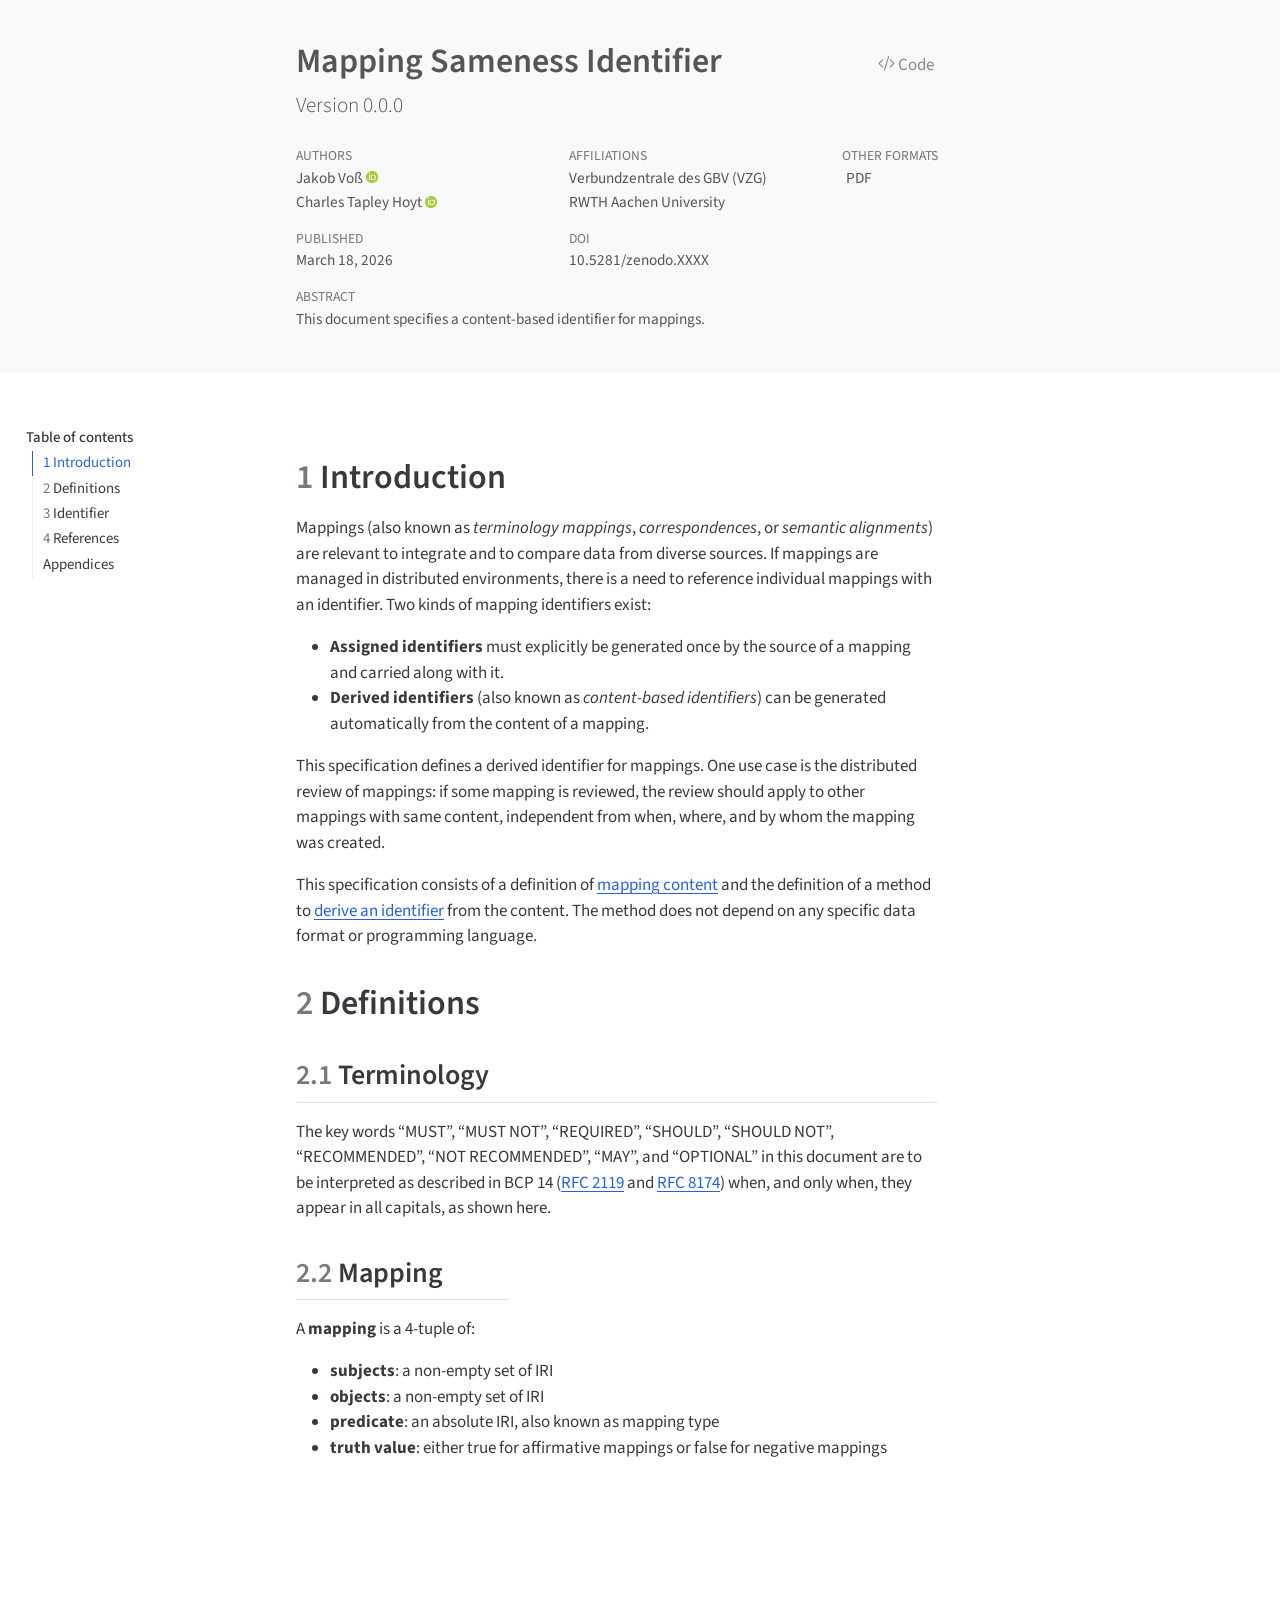
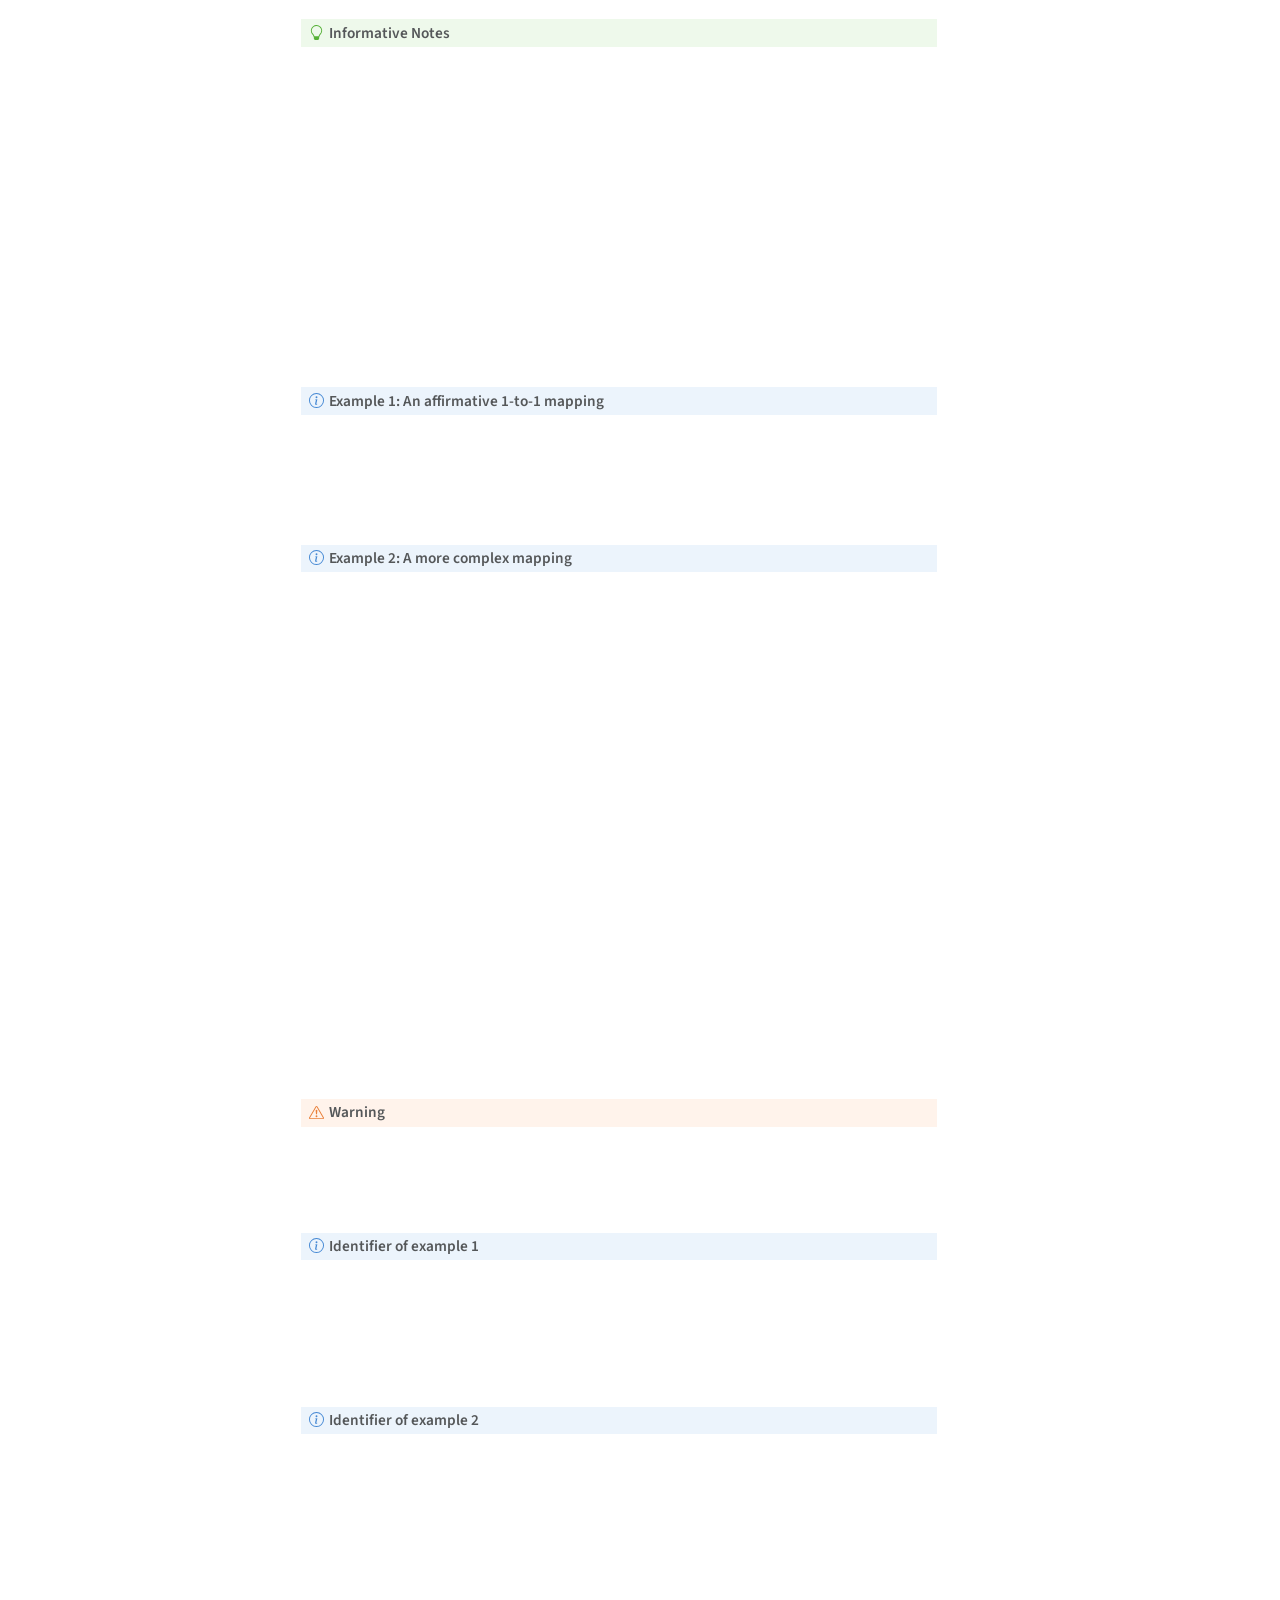
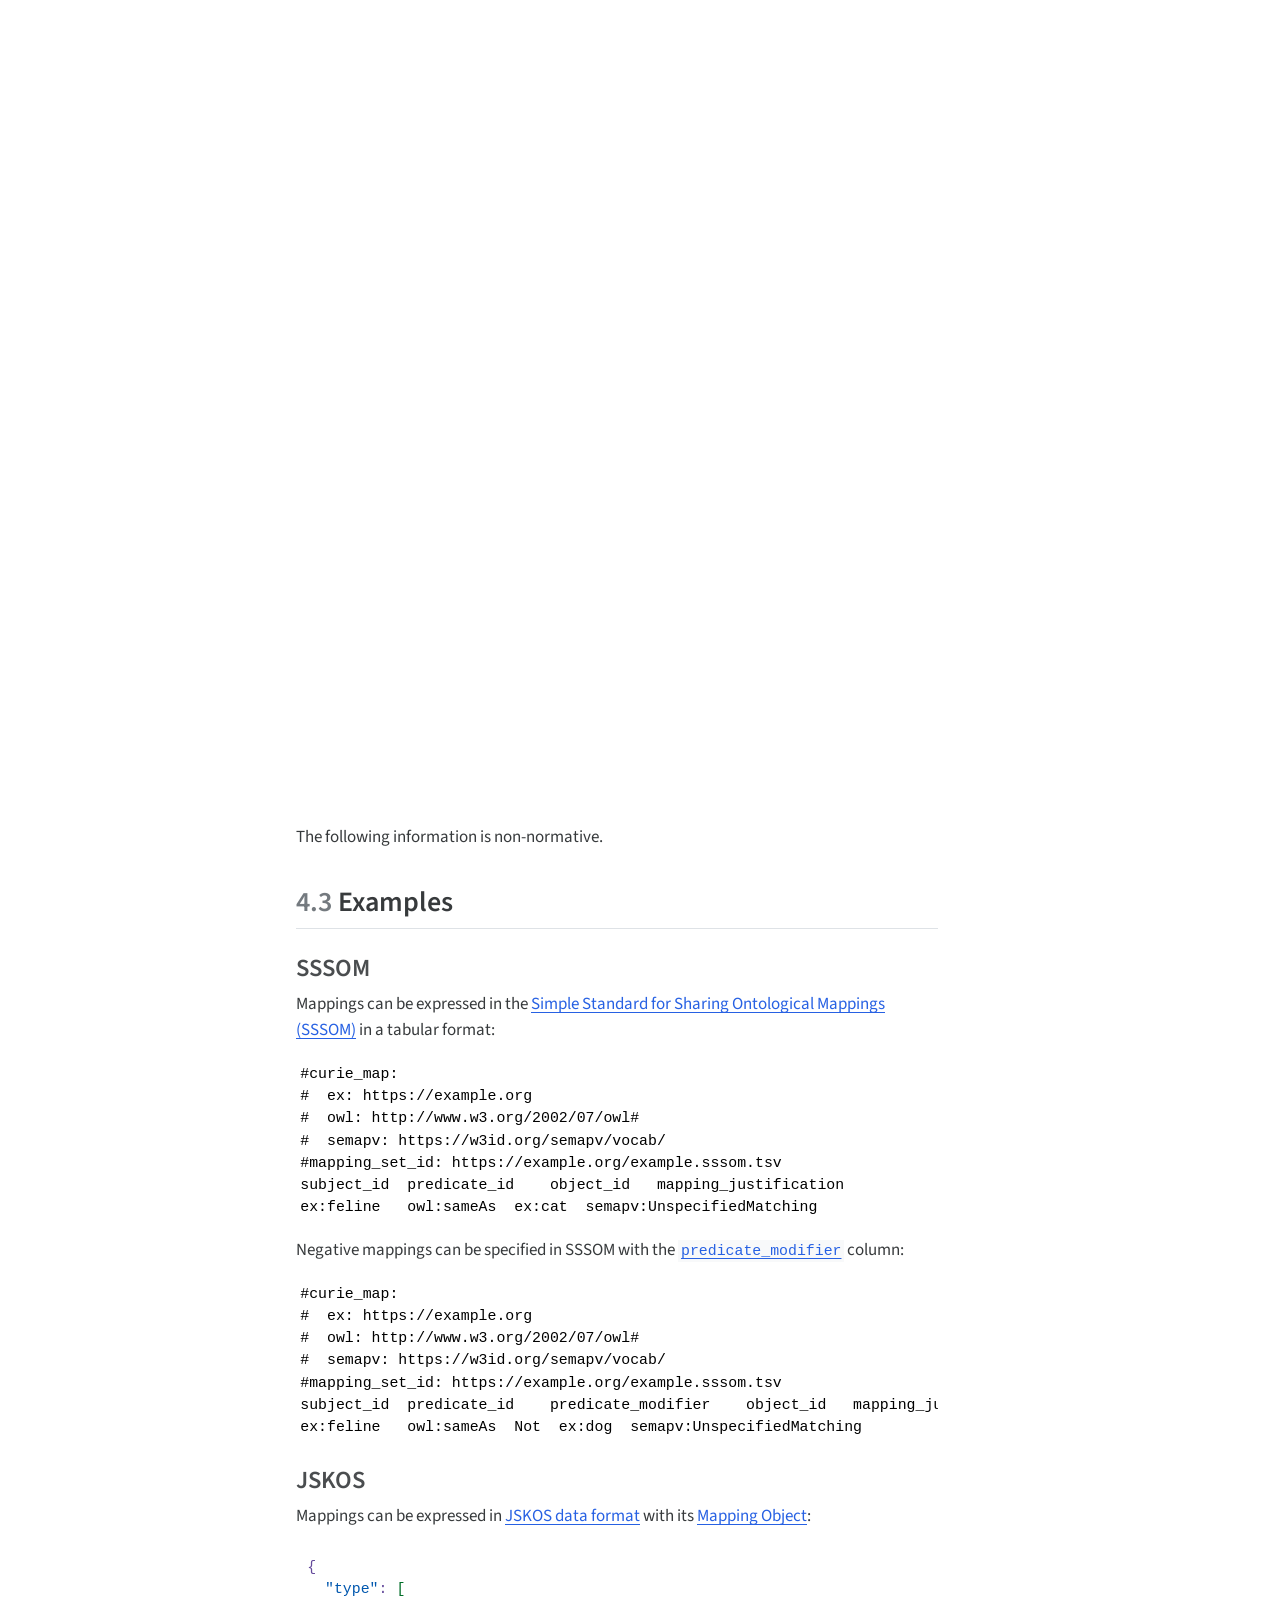
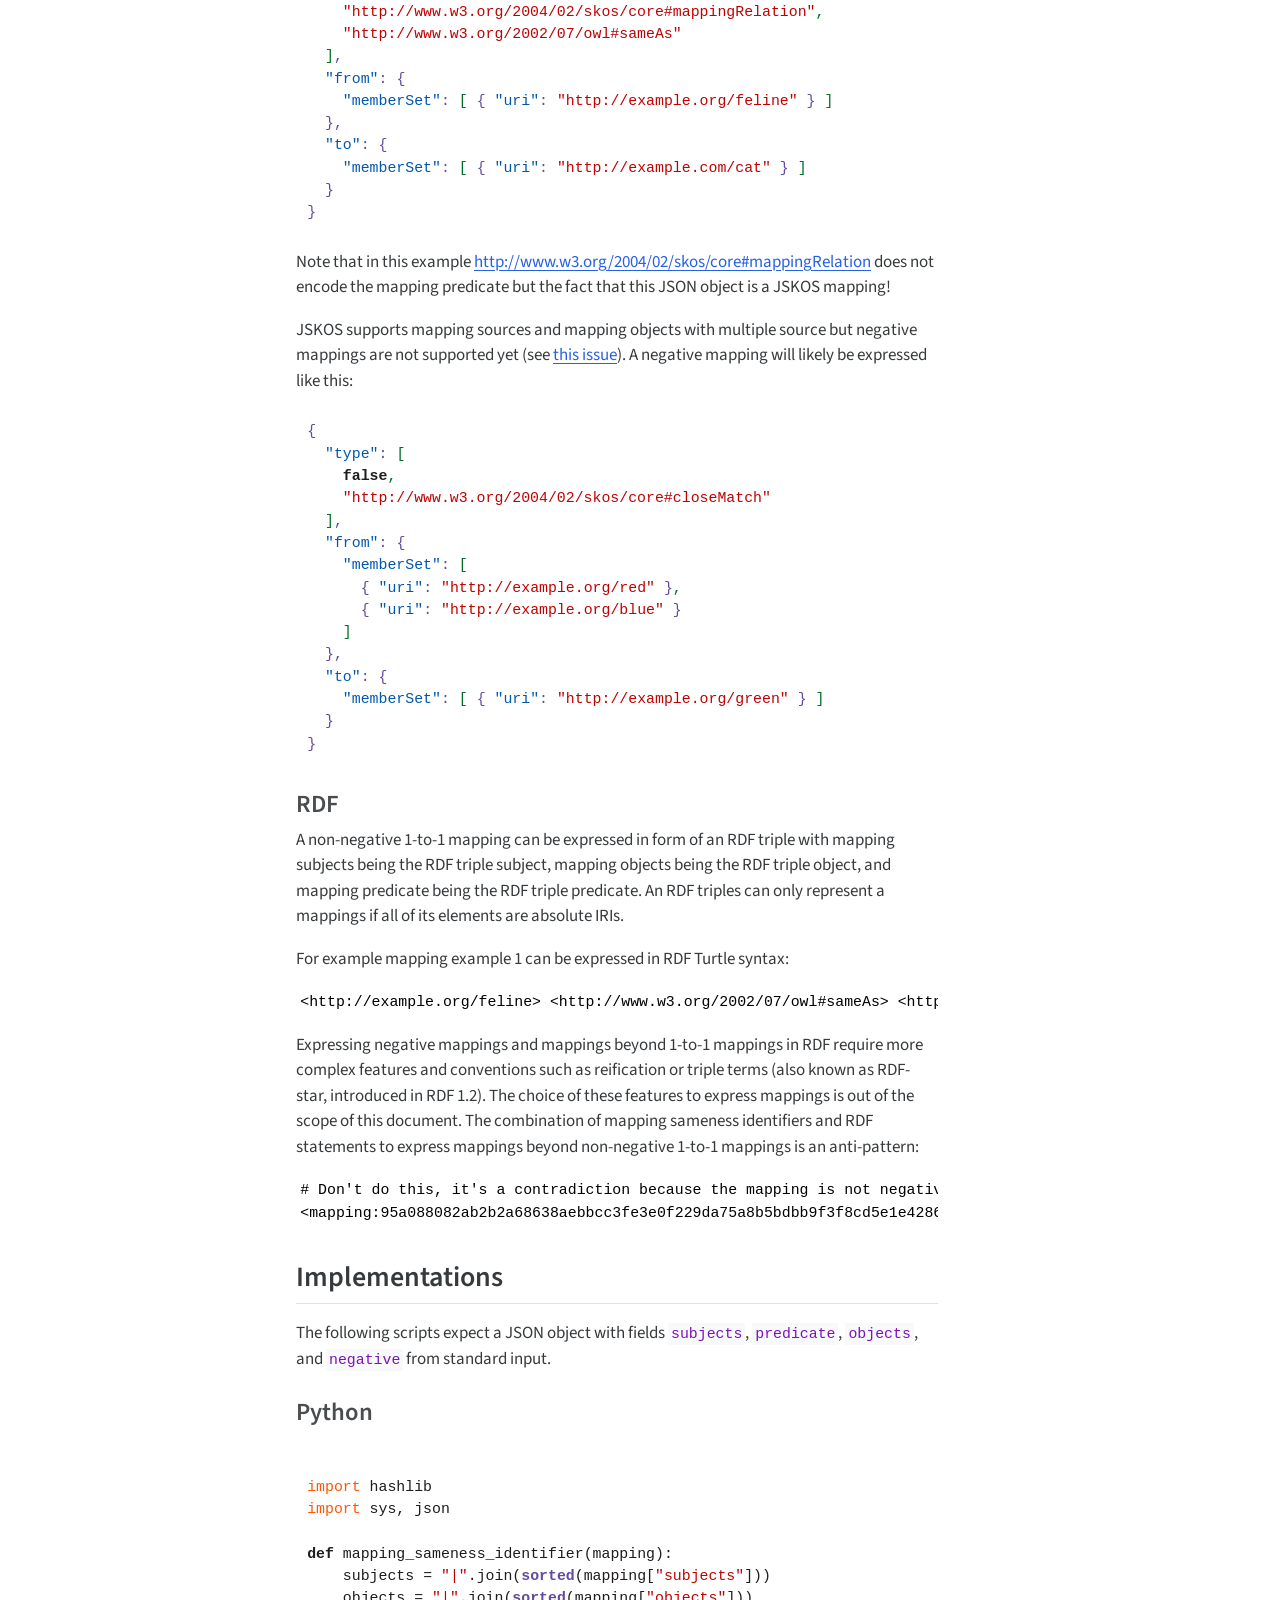
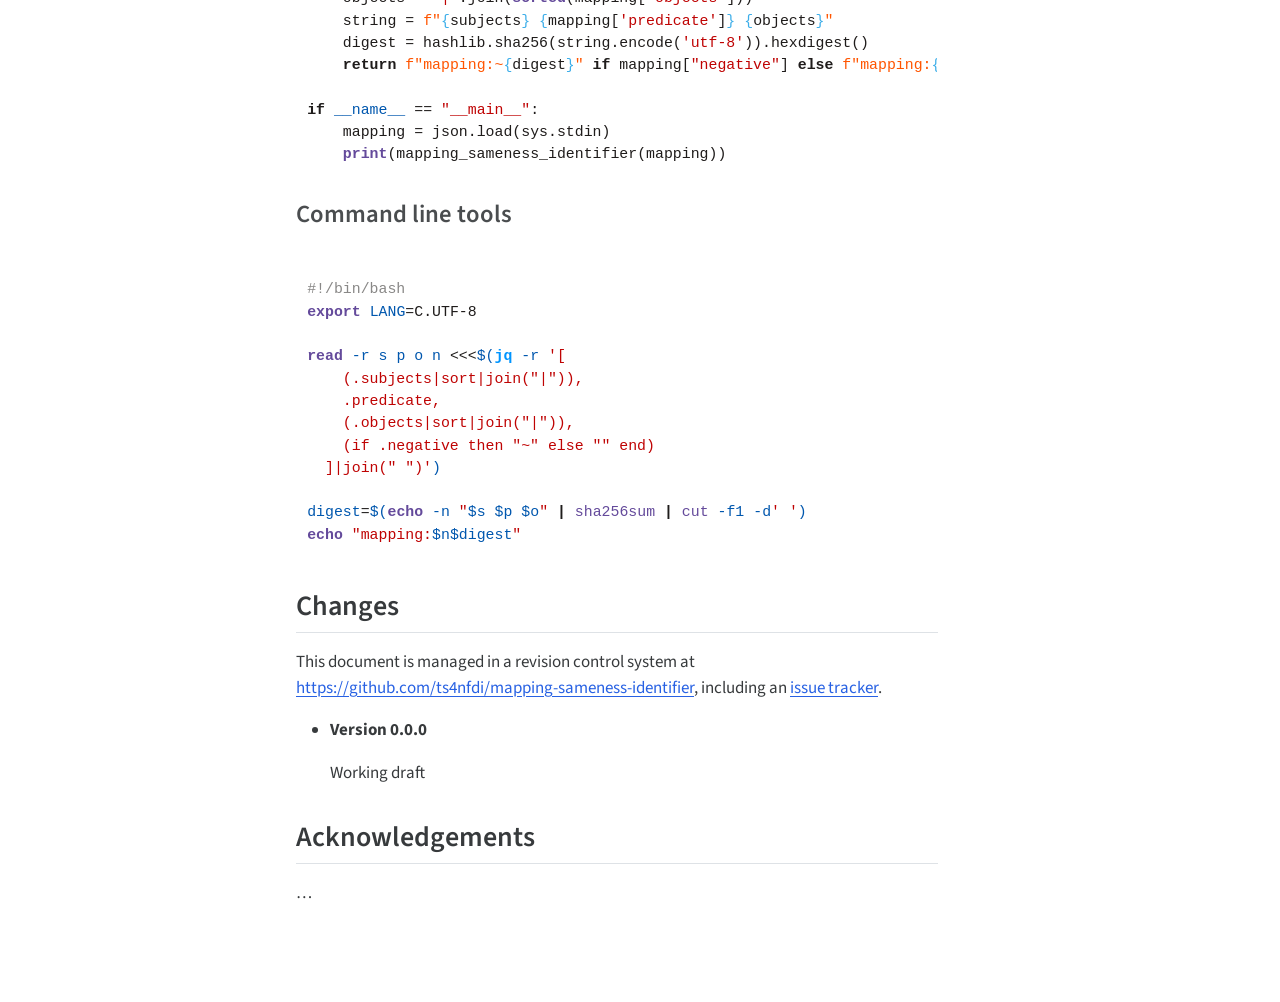
==== commit 5a00d44f: "Layout and metadata" ====
--- a/docs/index.html
+++ b/docs/index.html
@@ -89,7 +89,7 @@
 <header id="title-block-header" class="quarto-title-block default toc-left page-columns page-full">
   <div class="quarto-title-banner page-columns page-full">
     <div class="quarto-title column-body">
-      <div class="quarto-title-block"><div><h1 class="title">Mapping Sameness Identifier</h1><button type="button" class="btn code-tools-button" id="quarto-code-tools-source" data-quarto-source-url="repo"><i class="bi"></i> Code</button></div></div>
+      <div class="quarto-title-block"><div><h1 class="title">Mapping Sameness Identifier</h1><button type="button" class="btn code-tools-button" id="quarto-code-tools-source" data-quarto-source-url="https://github.com/ts4nfdi/mapping-sameness-identifier repo"><i class="bi"></i> Code</button></div></div>
             <p class="subtitle lead">Version 0.0.0</p>
           </div>
 
@@ -173,9 +173,12 @@
   </ul></li>
   <li><a href="#appendices" id="toc-appendices" class="nav-link" data-scroll-target="#appendices">Appendices</a>
   <ul class="collapse">
+  <li><a href="#examples" id="toc-examples" class="nav-link" data-scroll-target="#examples"><span class="header-section-number">4.3</span> Examples</a>
+  <ul class="collapse">
   <li><a href="#sssom" id="toc-sssom" class="nav-link" data-scroll-target="#sssom">SSSOM</a></li>
   <li><a href="#jskos" id="toc-jskos" class="nav-link" data-scroll-target="#jskos">JSKOS</a></li>
   <li><a href="#rdf" id="toc-rdf" class="nav-link" data-scroll-target="#rdf">RDF</a></li>
+  </ul></li>
   <li><a href="#implementations" id="toc-implementations" class="nav-link" data-scroll-target="#implementations">Implementations</a>
   <ul class="collapse">
   <li><a href="#python" id="toc-python" class="nav-link" data-scroll-target="#python">Python</a></li>
@@ -233,7 +236,7 @@
 </div>
 </div>
 <div class="callout-body-container callout-body">
-<p>Applications may restrict or extends mappings, for instance by:</p>
+<p>Applications may <strong>restrict or extend mappings</strong>, for instance by:</p>
 <ul>
 <li>limitation to 1-to-1-mappings</li>
 <li>limitation of the set of allowed predicates</li>
@@ -241,7 +244,7 @@
 <li>allowing subjects and/or objects to be empty sets</li>
 </ul>
 <p>Handling these models of mappings is out of the scope of this specification. The same applies to resolving different IRIs to one form if they refer to the same concept.</p>
-<p>The definiton of a mapping roughly corresponds to a an edge in a directed hypergraph. The original use case of this specification was application to mappings between terminologies but there may be other uses in applications of directed hypergraphs such as chemical reaction networks and transport routing.</p>
+<p>The definiton of a mapping roughly corresponds to a an edge in a <strong>directed hypergraph</strong>. The original use case of this specification was application to mappings between terminologies but there may be other uses in applications of directed hypergraphs such as chemical reaction networks and transport routing.</p>
 </div>
 </div>
 <div class="callout callout-style-default callout-note callout-titled" title="Example 1: An affirmative 1-to-1 mapping">
@@ -350,14 +353,16 @@
 <h2 data-number="4.2" class="anchored" data-anchor-id="informative-references"><span class="header-section-number">4.2</span> Informative references</h2>
 <ul>
 <li><p>Bray, T.: <em>The JavaScript Object Notation (JSON) Data Interchange Format</em>. RFC 8259, December 2017. <a href="https://tools.ietf.org/html/rfc8259" class="uri">https://tools.ietf.org/html/rfc8259</a></p></li>
-<li><p>Matentzoglu, N., <em>et al.</em>: A Simple Standard for Sharing Ontological Mappings (SSSOM). Database, Volume 2022, 2022, baac035, <a href="https://doi.org/10.1093/database/baac035" class="uri">https://doi.org/10.1093/database/baac035</a></p></li>
-<li><p>TODO: JSKOS</p></li>
+<li><p>Matentzoglu, N., et al.: <em>A Simple Standard for Sharing Ontological Mappings (SSSOM)</em>. Database, Volume 2022, 2022, baac035, <a href="https://doi.org/10.1093/database/baac035" class="uri">https://doi.org/10.1093/database/baac035</a></p></li>
+<li><p>Voß, J.: <em>JSKOS data format for Knowledge Organization Systems</em>. Version 0.7.1, January 2026. <a href="https://gbv.github.io/jskos/" class="uri">https://gbv.github.io/jskos/</a></p></li>
 </ul>
 </section>
 </section>
 <section id="appendices" class="level1 unnumbered">
 <h1 class="unnumbered">Appendices</h1>
 <p>The following information is non-normative.</p>
+<section id="examples" class="level2" data-number="4.3">
+<h2 data-number="4.3" class="anchored" data-anchor-id="examples"><span class="header-section-number">4.3</span> Examples</h2>
 <section id="sssom" class="level3 unnumbered">
 <h3 class="unnumbered anchored" data-anchor-id="sssom">SSSOM</h3>
 <p>Mappings can be expressed in the <a href="https://mapping-commons.github.io/sssom/">Simple Standard for Sharing Ontological Mappings (SSSOM)</a> in a tabular format:</p>
@@ -379,7 +384,7 @@
 </section>
 <section id="jskos" class="level3 unnumbered">
 <h3 class="unnumbered anchored" data-anchor-id="jskos">JSKOS</h3>
-<p>Mappings can be expressed in JSKOS data format with its <a href="https://gbv.github.io/jskos/#mapping">Mapping Object</a>:</p>
+<p>Mappings can be expressed in <a href="https://gbv.github.io/jskos/">JSKOS data format</a> with its <a href="https://gbv.github.io/jskos/#mapping">Mapping Object</a>:</p>
 <div class="sourceCode" id="cb3"><pre class="sourceCode json code-with-copy"><code class="sourceCode json"><span id="cb3-1"><a href="#cb3-1" aria-hidden="true" tabindex="-1"></a><span class="fu">{</span></span>
 <span id="cb3-2"><a href="#cb3-2" aria-hidden="true" tabindex="-1"></a>  <span class="dt">"type"</span><span class="fu">:</span> <span class="ot">[</span></span>
 <span id="cb3-3"><a href="#cb3-3" aria-hidden="true" tabindex="-1"></a>    <span class="st">"http://www.w3.org/2004/02/skos/core#mappingRelation"</span><span class="ot">,</span></span>
@@ -413,12 +418,12 @@
 <section id="rdf" class="level3 unnumbered">
 <h3 class="unnumbered anchored" data-anchor-id="rdf">RDF</h3>
 <p>A non-negative 1-to-1 mapping can be expressed in form of an RDF triple with mapping subjects being the RDF triple subject, mapping objects being the RDF triple object, and mapping predicate being the RDF triple predicate. An RDF triples can only represent a mappings if all of its elements are absolute IRIs.</p>
-<p>Example: the RDF statement</p>
-<pre class="ttl"><code>&lt;http://example.org/A&gt; &lt;http://www.w3.org/2002/07/owl#sameAs&gt; &lt;http://example.com/B&gt; .</code></pre>
-<p>Has mapping sameness identifier …(TODO)…</p>
-<p>Expressing negative mappings and mappings beyond 1-to-1 mappings in RDF require more complex features and conventions such as reification or triple terms (also known as RDF-star, introduced in RDF 1.2). The choice of these features to express mappings is out of the scope of this document. The combination of mapping sameness identifiers and RDF statements to <em>express</em> mappings beyond non-negative 1-to-1 mappings is an anti-pattern:</p>
-<pre class="ttl"><code># Don't do this, it's a contradiction:
-&lt;some:mapping:sameness:id:of:non:negative:mapping&gt; a ontology:NegativeMapping .</code></pre>
+<p>For example mapping example 1 can be expressed in RDF Turtle syntax:</p>
+<pre class="ttl"><code>&lt;http://example.org/feline&gt; &lt;http://www.w3.org/2002/07/owl#sameAs&gt; &lt;http://example.com/cat&gt; .</code></pre>
+<p>Expressing negative mappings and mappings beyond 1-to-1 mappings in RDF require more complex features and conventions such as reification or triple terms (also known as RDF-star, introduced in RDF 1.2). The choice of these features to express mappings is out of the scope of this document. The combination of mapping sameness identifiers and RDF statements to express mappings beyond non-negative 1-to-1 mappings is an anti-pattern:</p>
+<pre class="ttl"><code># Don't do this, it's a contradiction because the mapping is not negative:
+&lt;mapping:95a088082ab2b2a68638aebbcc3fe3e0f229da75a8b5bdbb9f3f8cd5e1e4286e&gt; a ontology:NegativeMapping .</code></pre>
+</section>
 </section>
 <section id="implementations" class="level2 unnumbered">
 <h2 class="unnumbered anchored" data-anchor-id="implementations">Implementations</h2>
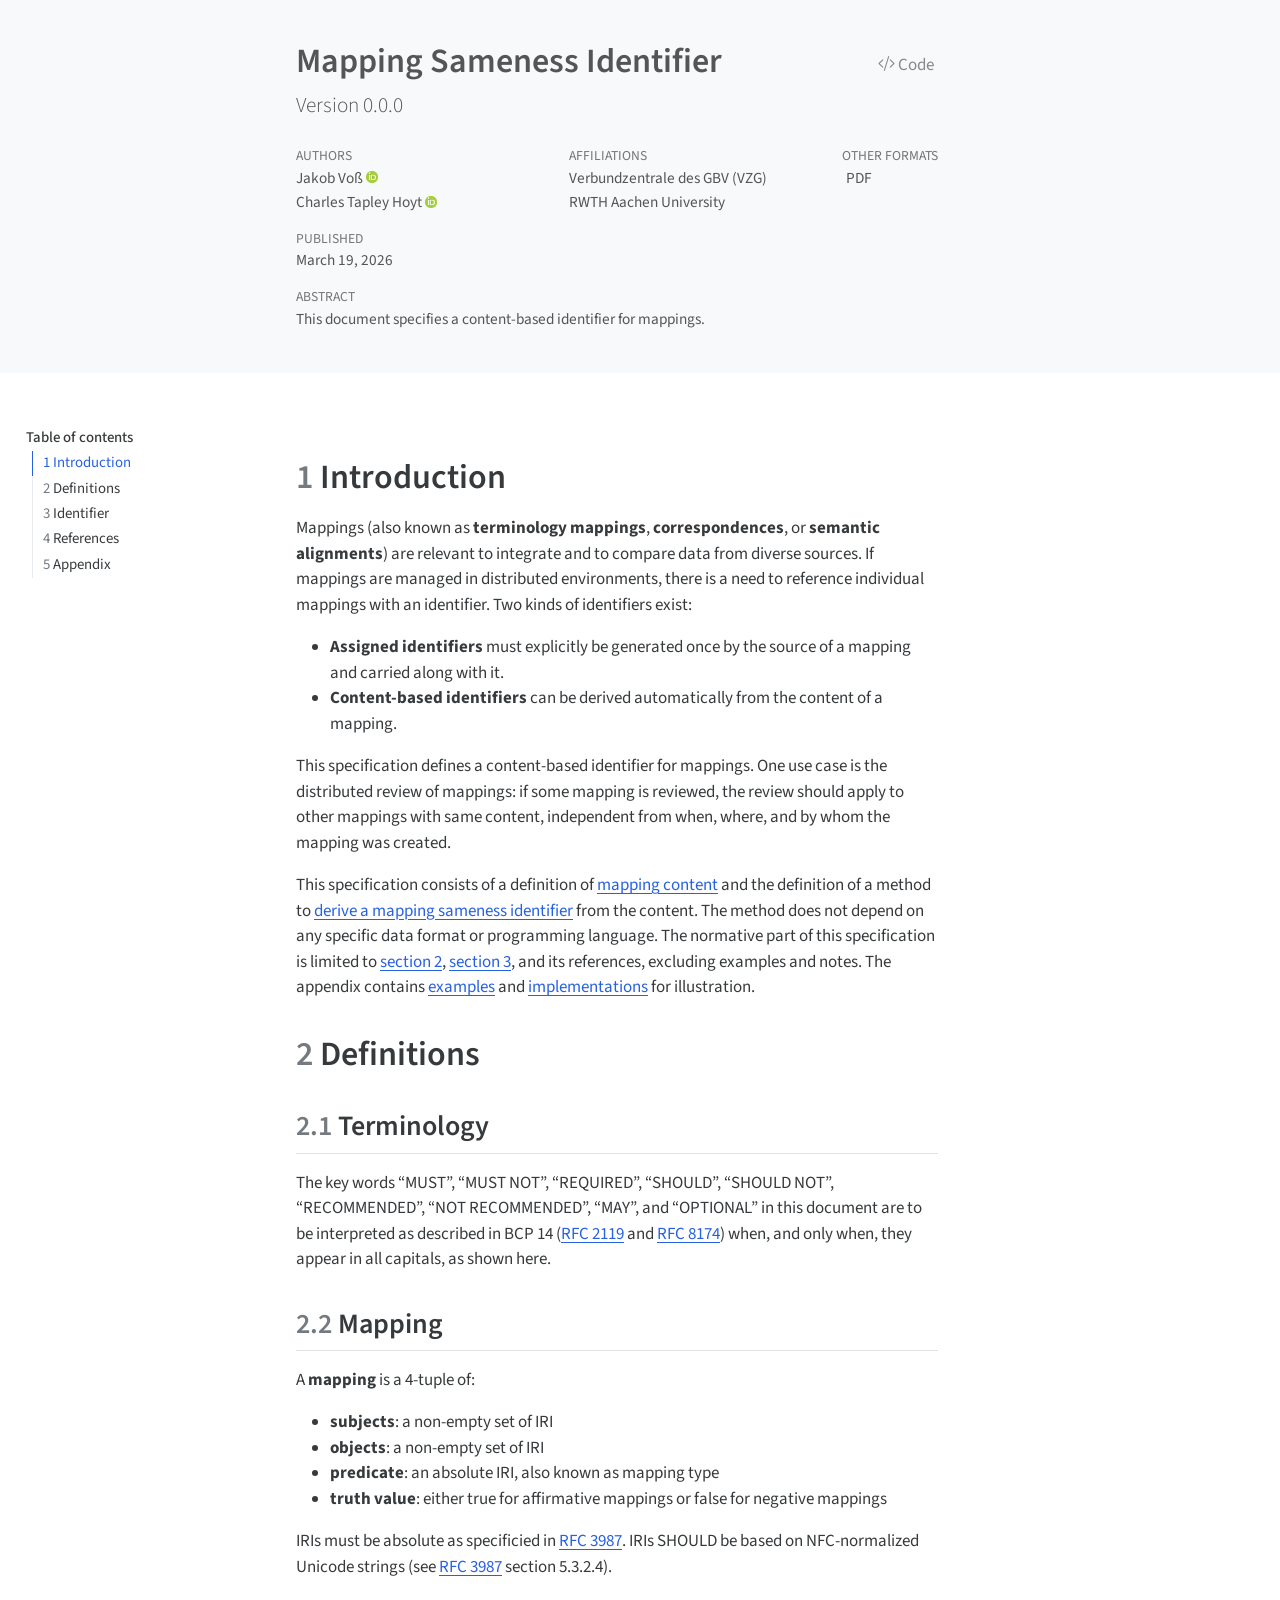
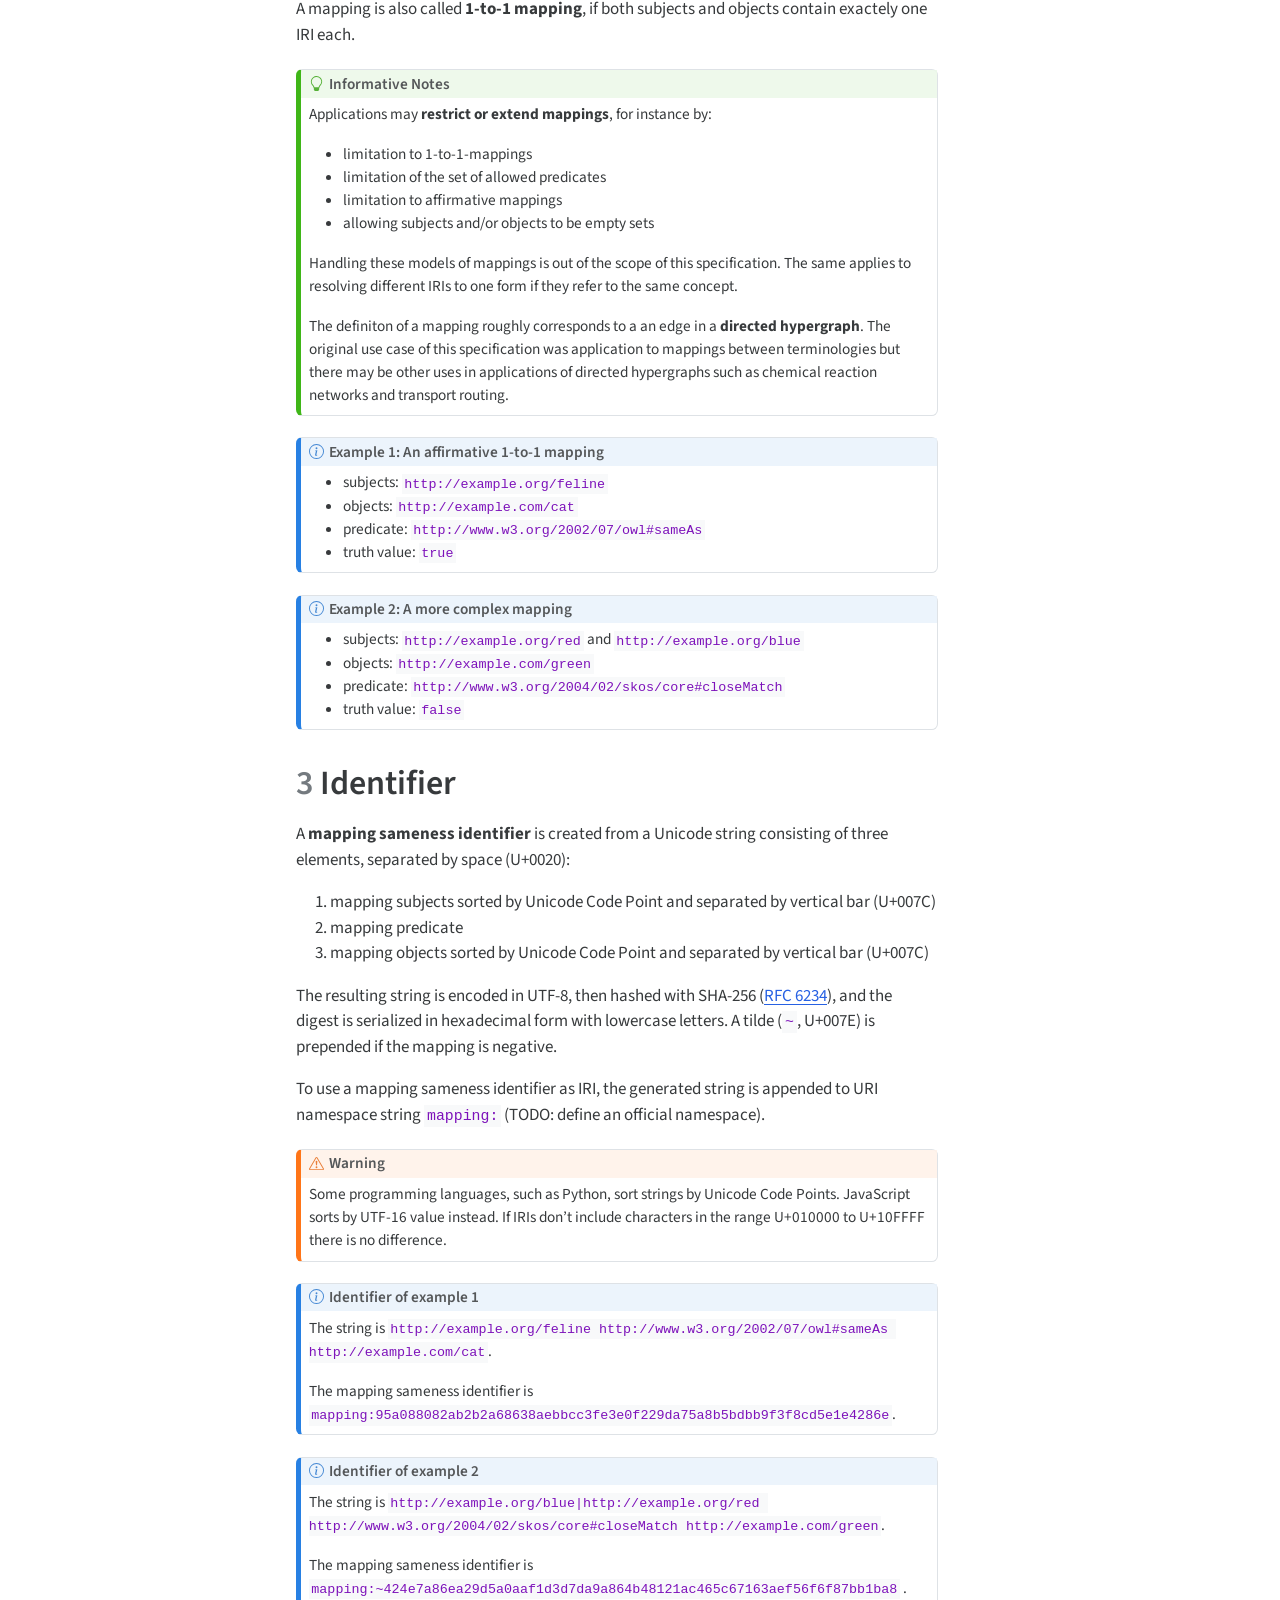
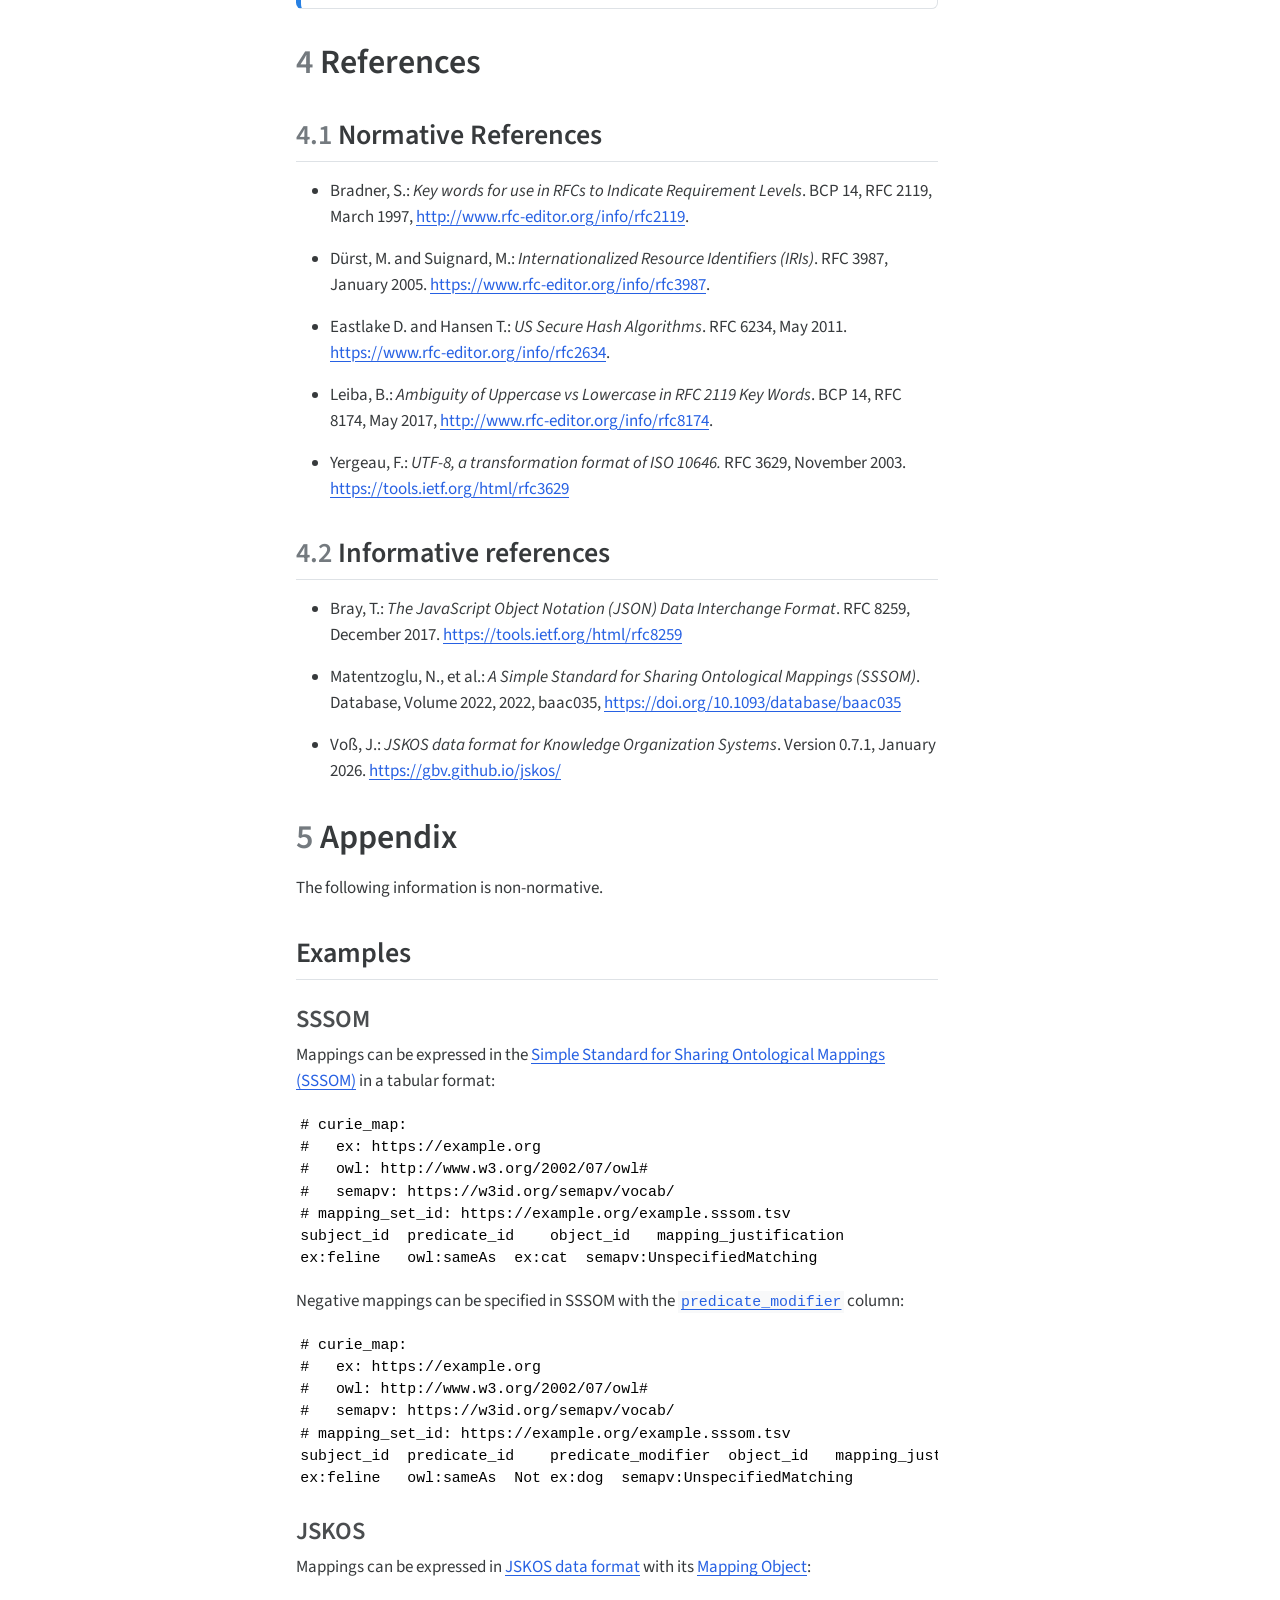
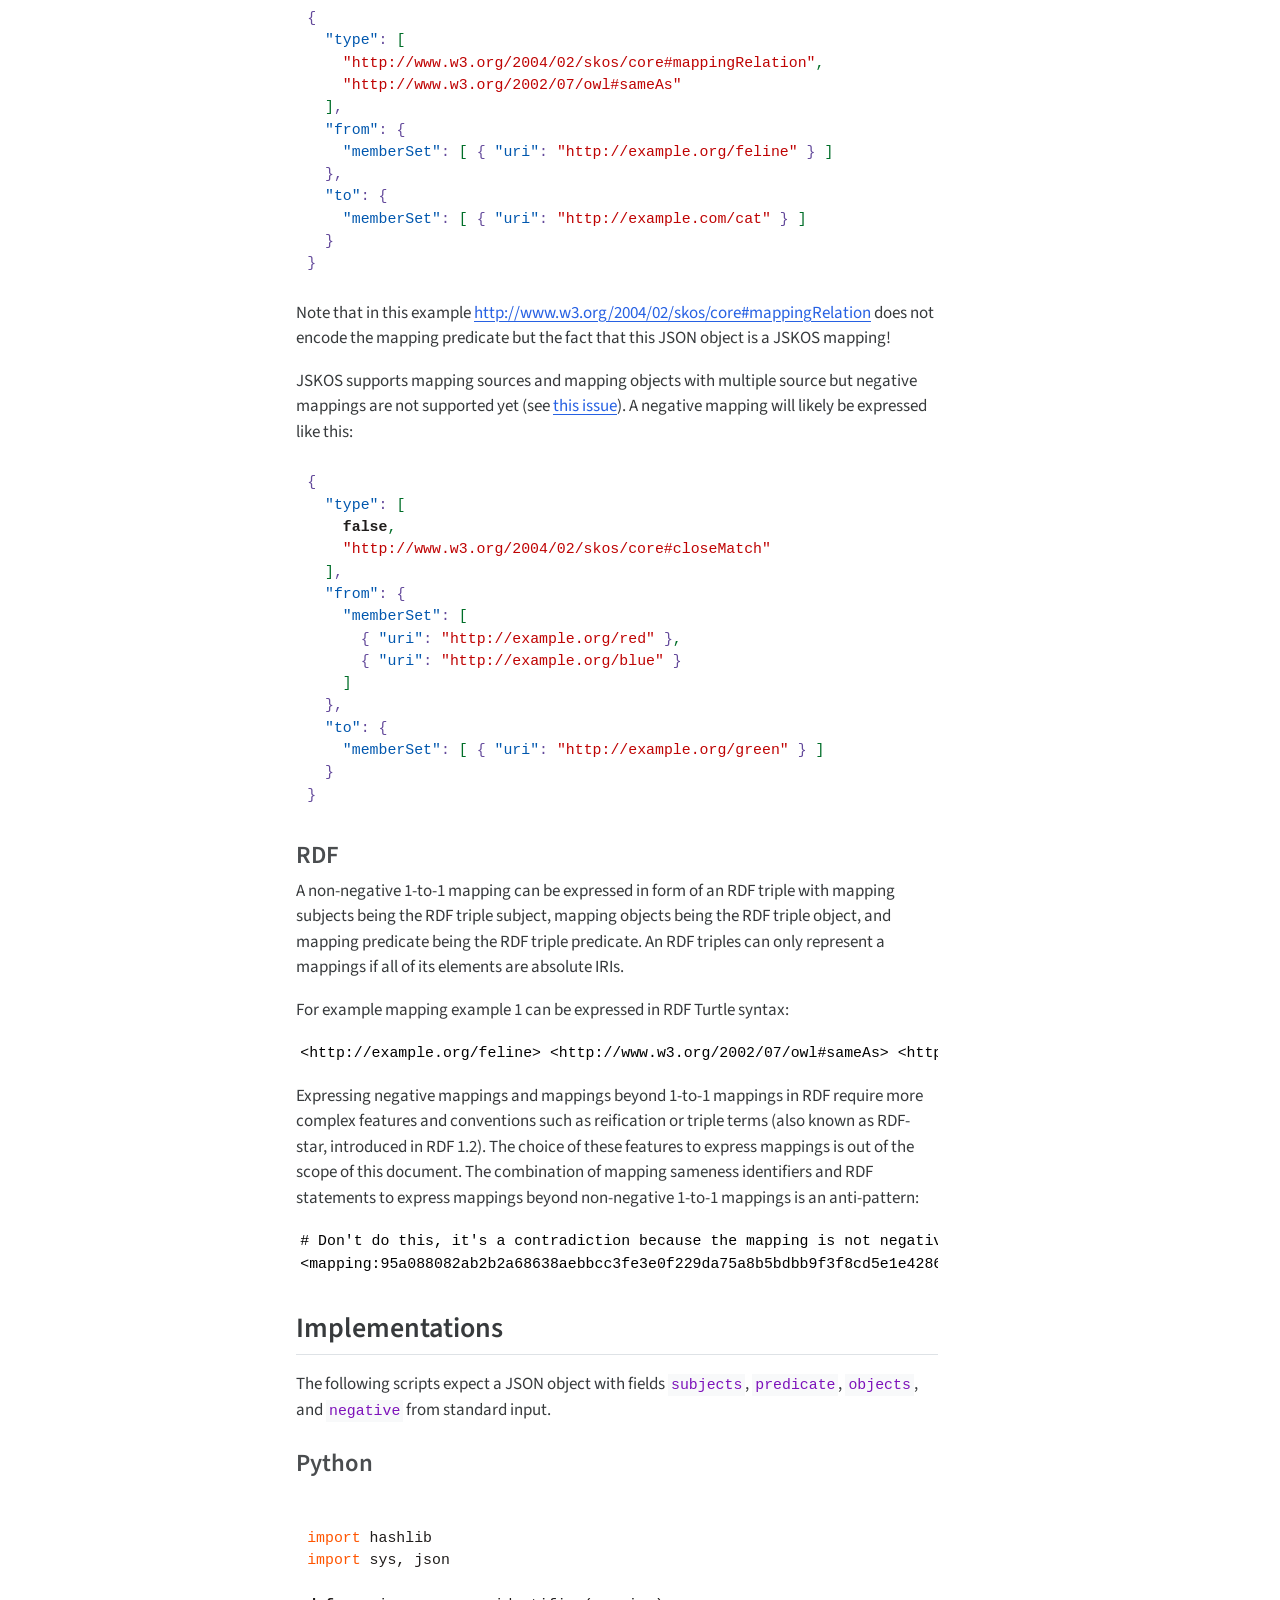
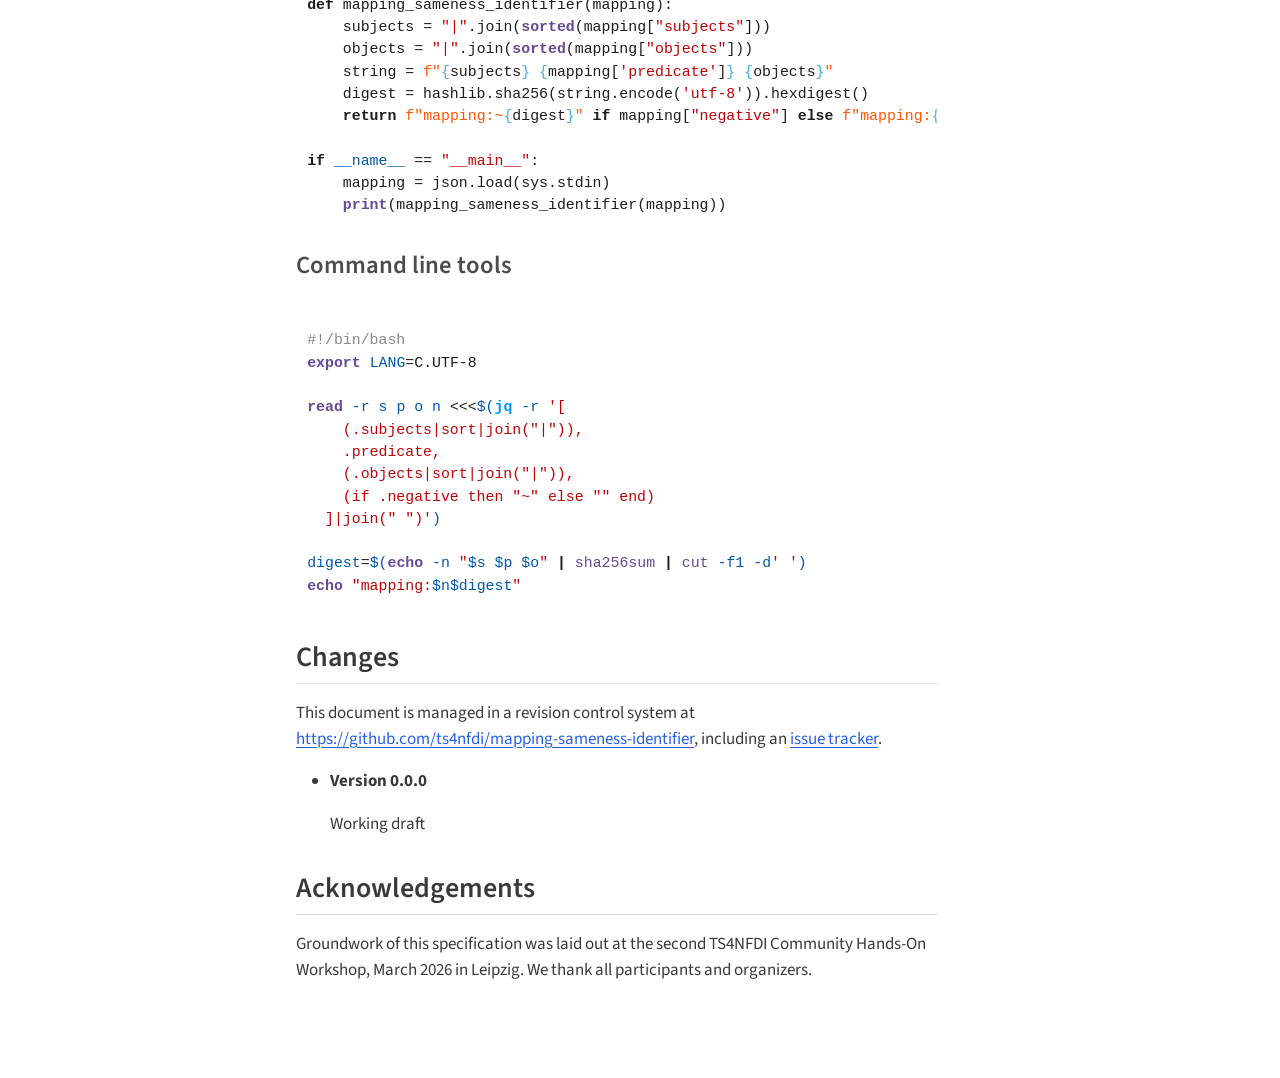
==== commit 43e5cc74: "Fix minor details" ====
--- a/docs/index.html
+++ b/docs/index.html
@@ -6,7 +6,7 @@
 
 <meta name="viewport" content="width=device-width, initial-scale=1.0, user-scalable=yes">
 
-<meta name="dcterms.date" content="2026-03-18">
+<meta name="dcterms.date" content="2026-03-19">
 
 <title>Mapping Sameness Identifier</title>
 <style>
@@ -76,11 +76,10 @@
 ">
 <meta name="citation_author" content="Jakob Voß">
 <meta name="citation_author" content="Charles Tapley Hoyt">
-<meta name="citation_publication_date" content="2026-03-18">
-<meta name="citation_cover_date" content="2026-03-18">
+<meta name="citation_publication_date" content="2026-03-19">
+<meta name="citation_cover_date" content="2026-03-19">
 <meta name="citation_year" content="2026">
-<meta name="citation_online_date" content="2026-03-18">
-<meta name="citation_doi" content="10.5281/zenodo.XXXX">
+<meta name="citation_online_date" content="2026-03-19">
 <meta name="citation_language" content="en">
 </head>
 
@@ -89,7 +88,7 @@
 <header id="title-block-header" class="quarto-title-block default toc-left page-columns page-full">
   <div class="quarto-title-banner page-columns page-full">
     <div class="quarto-title column-body">
-      <div class="quarto-title-block"><div><h1 class="title">Mapping Sameness Identifier</h1><button type="button" class="btn code-tools-button" id="quarto-code-tools-source" data-quarto-source-url="https://github.com/ts4nfdi/mapping-sameness-identifier repo"><i class="bi"></i> Code</button></div></div>
+      <div class="quarto-title-block"><div><h1 class="title">Mapping Sameness Identifier</h1><button type="button" class="btn code-tools-button" id="quarto-code-tools-source" data-quarto-source-url="https://github.com/ts4nfdi/mapping-sameness-identifier"><i class="bi"></i> Code</button></div></div>
             <p class="subtitle lead">Version 0.0.0</p>
           </div>
 
@@ -124,19 +123,11 @@
                 <div>
             <div class="quarto-title-meta-heading">Published</div>
             <div class="quarto-title-meta-contents">
-              <p class="date">March 18, 2026</p>
+              <p class="date">March 19, 2026</p>
             </div>
           </div>
           
                 
-                <div>
-            <div class="quarto-title-meta-heading">Doi</div>
-            <div class="quarto-title-meta-contents">
-              <p class="doi">
-                <a href="https://doi.org/10.5281/zenodo.XXXX">10.5281/zenodo.XXXX</a>
-              </p>
-            </div>
-          </div>
               </div>
       </div>
       <div class="quarto-title-meta-column-end quarto-other-formats-target">
@@ -171,9 +162,9 @@
   <li><a href="#normative-references" id="toc-normative-references" class="nav-link" data-scroll-target="#normative-references"><span class="header-section-number">4.1</span> Normative References</a></li>
   <li><a href="#informative-references" id="toc-informative-references" class="nav-link" data-scroll-target="#informative-references"><span class="header-section-number">4.2</span> Informative references</a></li>
   </ul></li>
-  <li><a href="#appendices" id="toc-appendices" class="nav-link" data-scroll-target="#appendices">Appendices</a>
+  <li><a href="#appendix" id="toc-appendix" class="nav-link" data-scroll-target="#appendix"><span class="header-section-number">5</span> Appendix</a>
   <ul class="collapse">
-  <li><a href="#examples" id="toc-examples" class="nav-link" data-scroll-target="#examples"><span class="header-section-number">4.3</span> Examples</a>
+  <li><a href="#examples" id="toc-examples" class="nav-link" data-scroll-target="#examples">Examples</a>
   <ul class="collapse">
   <li><a href="#sssom" id="toc-sssom" class="nav-link" data-scroll-target="#sssom">SSSOM</a></li>
   <li><a href="#jskos" id="toc-jskos" class="nav-link" data-scroll-target="#jskos">JSKOS</a></li>
@@ -201,13 +192,13 @@
 
 <section id="introduction" class="level1" data-number="1">
 <h1 data-number="1"><span class="header-section-number">1</span> Introduction</h1>
-<p>Mappings (also known as <em>terminology mappings</em>, <em>correspondences</em>, or <em>semantic alignments</em>) are relevant to integrate and to compare data from diverse sources. If mappings are managed in distributed environments, there is a need to reference individual mappings with an identifier. Two kinds of mapping identifiers exist:</p>
+<p>Mappings (also known as <strong>terminology mappings</strong>, <strong>correspondences</strong>, or <strong>semantic alignments</strong>) are relevant to integrate and to compare data from diverse sources. If mappings are managed in distributed environments, there is a need to reference individual mappings with an identifier. Two kinds of identifiers exist:</p>
 <ul>
 <li><strong>Assigned identifiers</strong> must explicitly be generated once by the source of a mapping and carried along with it.</li>
-<li><strong>Derived identifiers</strong> (also known as <em>content-based identifiers</em>) can be generated automatically from the content of a mapping.</li>
+<li><strong>Content-based identifiers</strong> can be derived automatically from the content of a mapping.</li>
 </ul>
-<p>This specification defines a derived identifier for mappings. One use case is the distributed review of mappings: if some mapping is reviewed, the review should apply to other mappings with same content, independent from when, where, and by whom the mapping was created.</p>
-<p>This specification consists of a definition of <a href="#mappings">mapping content</a> and the definition of a method to <a href="#identifier">derive an identifier</a> from the content. The method does not depend on any specific data format or programming language.</p>
+<p>This specification defines a content-based identifier for mappings. One use case is the distributed review of mappings: if some mapping is reviewed, the review should apply to other mappings with same content, independent from when, where, and by whom the mapping was created.</p>
+<p>This specification consists of a definition of <a href="#mappings">mapping content</a> and the definition of a method to <a href="#identifier">derive a mapping sameness identifier</a> from the content. The method does not depend on any specific data format or programming language. The normative part of this specification is limited to <a href="#definitions">section 2</a>, <a href="#identifier">section 3</a>, and its references, excluding examples and notes. The appendix contains <a href="#examples">examples</a> and <a href="#implementations">implementations</a> for illustration.</p>
 </section>
 <section id="definitions" class="level1" data-number="2">
 <h1 data-number="2"><span class="header-section-number">2</span> Definitions</h1>
@@ -358,29 +349,29 @@
 </ul>
 </section>
 </section>
-<section id="appendices" class="level1 unnumbered">
-<h1 class="unnumbered">Appendices</h1>
+<section id="appendix" class="level1" data-number="5">
+<h1 data-number="5"><span class="header-section-number">5</span> Appendix</h1>
 <p>The following information is non-normative.</p>
-<section id="examples" class="level2" data-number="4.3">
-<h2 data-number="4.3" class="anchored" data-anchor-id="examples"><span class="header-section-number">4.3</span> Examples</h2>
+<section id="examples" class="level2 unnumbered">
+<h2 class="unnumbered anchored" data-anchor-id="examples">Examples</h2>
 <section id="sssom" class="level3 unnumbered">
 <h3 class="unnumbered anchored" data-anchor-id="sssom">SSSOM</h3>
 <p>Mappings can be expressed in the <a href="https://mapping-commons.github.io/sssom/">Simple Standard for Sharing Ontological Mappings (SSSOM)</a> in a tabular format:</p>
-<pre class="tsv"><code>#curie_map:
-#  ex: https://example.org
-#  owl: http://www.w3.org/2002/07/owl#
-#  semapv: https://w3id.org/semapv/vocab/
-#mapping_set_id: https://example.org/example.sssom.tsv
+<pre class="tsv"><code># curie_map:
+#   ex: https://example.org
+#   owl: http://www.w3.org/2002/07/owl#
+#   semapv: https://w3id.org/semapv/vocab/
+# mapping_set_id: https://example.org/example.sssom.tsv
 subject_id  predicate_id    object_id   mapping_justification
 ex:feline   owl:sameAs  ex:cat  semapv:UnspecifiedMatching</code></pre>
 <p>Negative mappings can be specified in SSSOM with the <a href="https://w3id.org/sssom/predicate_modifier"><code>predicate_modifier</code></a> column:</p>
-<pre class="tsv"><code>#curie_map:
-#  ex: https://example.org
-#  owl: http://www.w3.org/2002/07/owl#
-#  semapv: https://w3id.org/semapv/vocab/
-#mapping_set_id: https://example.org/example.sssom.tsv
-subject_id  predicate_id    predicate_modifier    object_id   mapping_justification
-ex:feline   owl:sameAs  Not  ex:dog  semapv:UnspecifiedMatching</code></pre>
+<pre class="tsv"><code># curie_map:
+#   ex: https://example.org
+#   owl: http://www.w3.org/2002/07/owl#
+#   semapv: https://w3id.org/semapv/vocab/
+# mapping_set_id: https://example.org/example.sssom.tsv
+subject_id  predicate_id    predicate_modifier  object_id   mapping_justification
+ex:feline   owl:sameAs  Not ex:dog  semapv:UnspecifiedMatching</code></pre>
 </section>
 <section id="jskos" class="level3 unnumbered">
 <h3 class="unnumbered anchored" data-anchor-id="jskos">JSKOS</h3>
@@ -474,7 +465,7 @@
 </section>
 <section id="acknowledgements" class="level2 unnumbered">
 <h2 class="unnumbered anchored" data-anchor-id="acknowledgements">Acknowledgements</h2>
-<p>…</p>
+<p>Groundwork of this specification was laid out at the second TS4NFDI Community Hands-On Workshop, March 2026 in Leipzig. We thank all participants and organizers.</p>
 </section>
 </section>
 
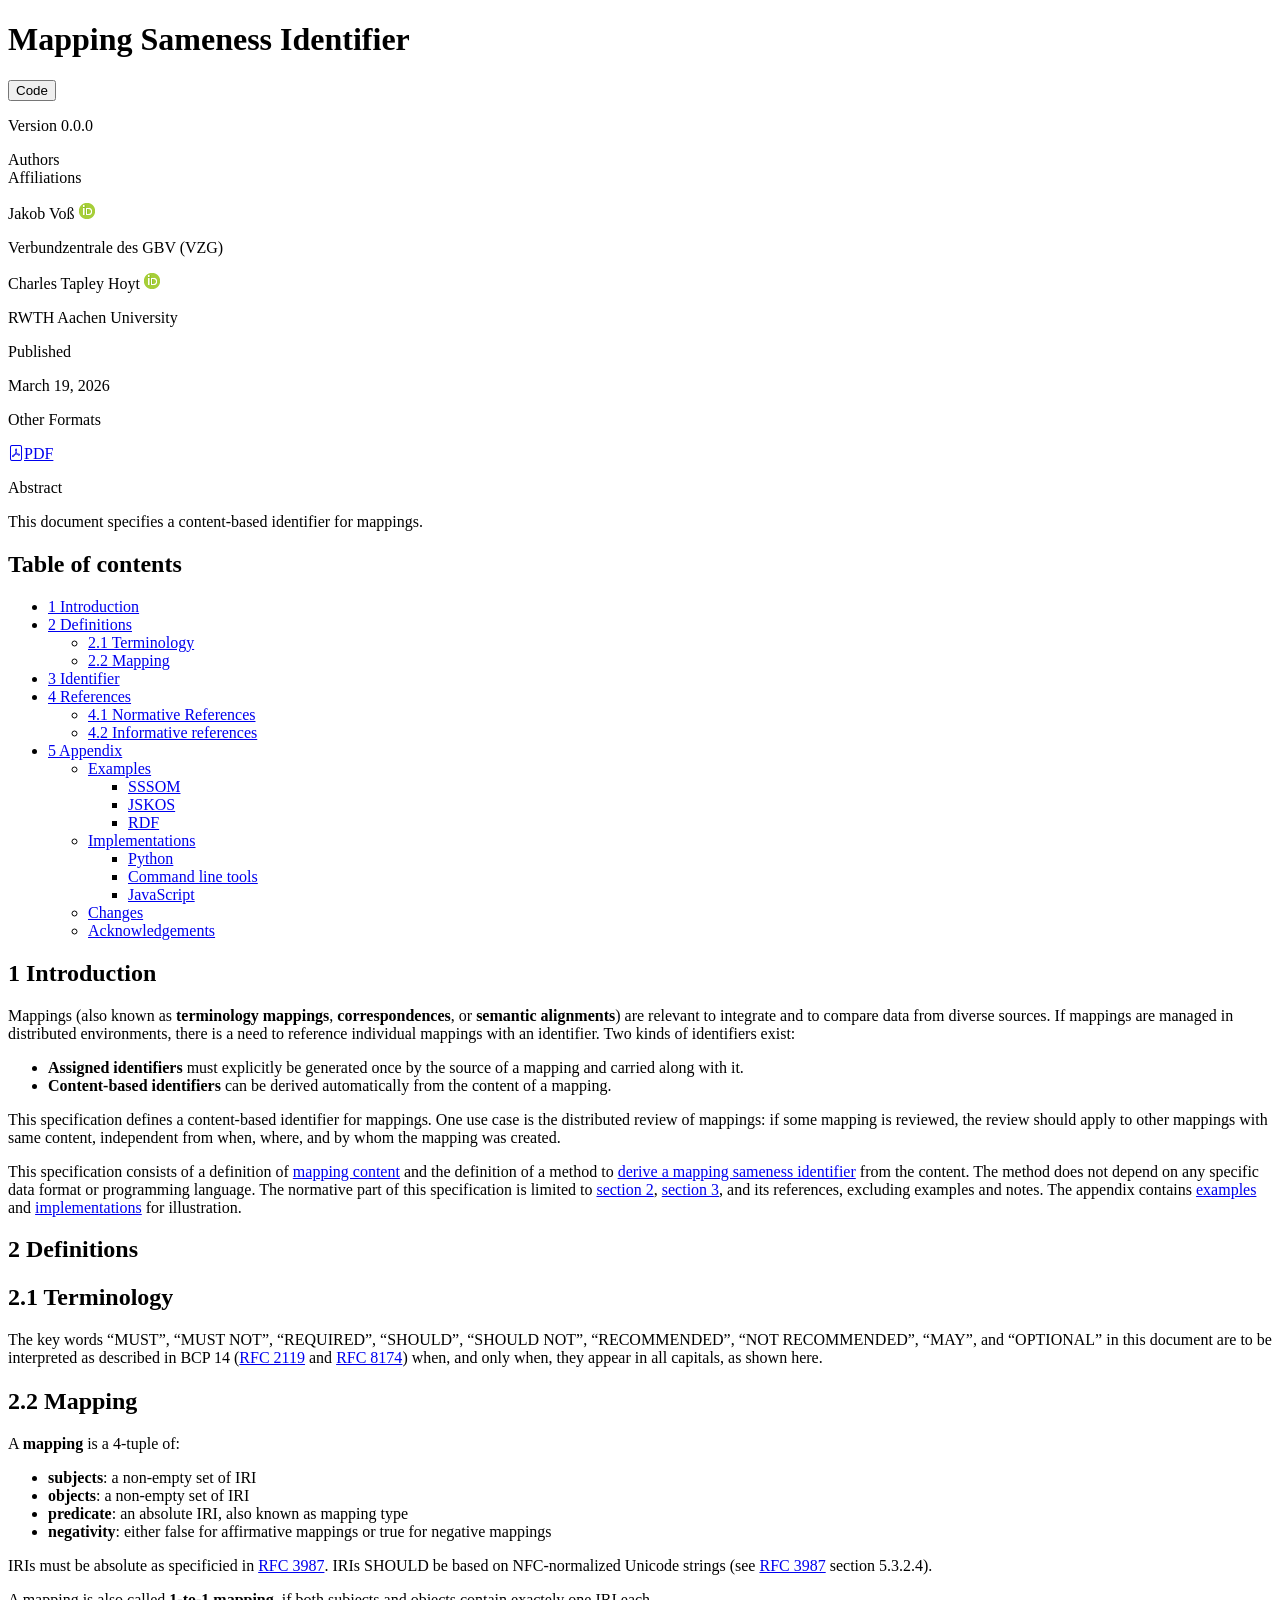
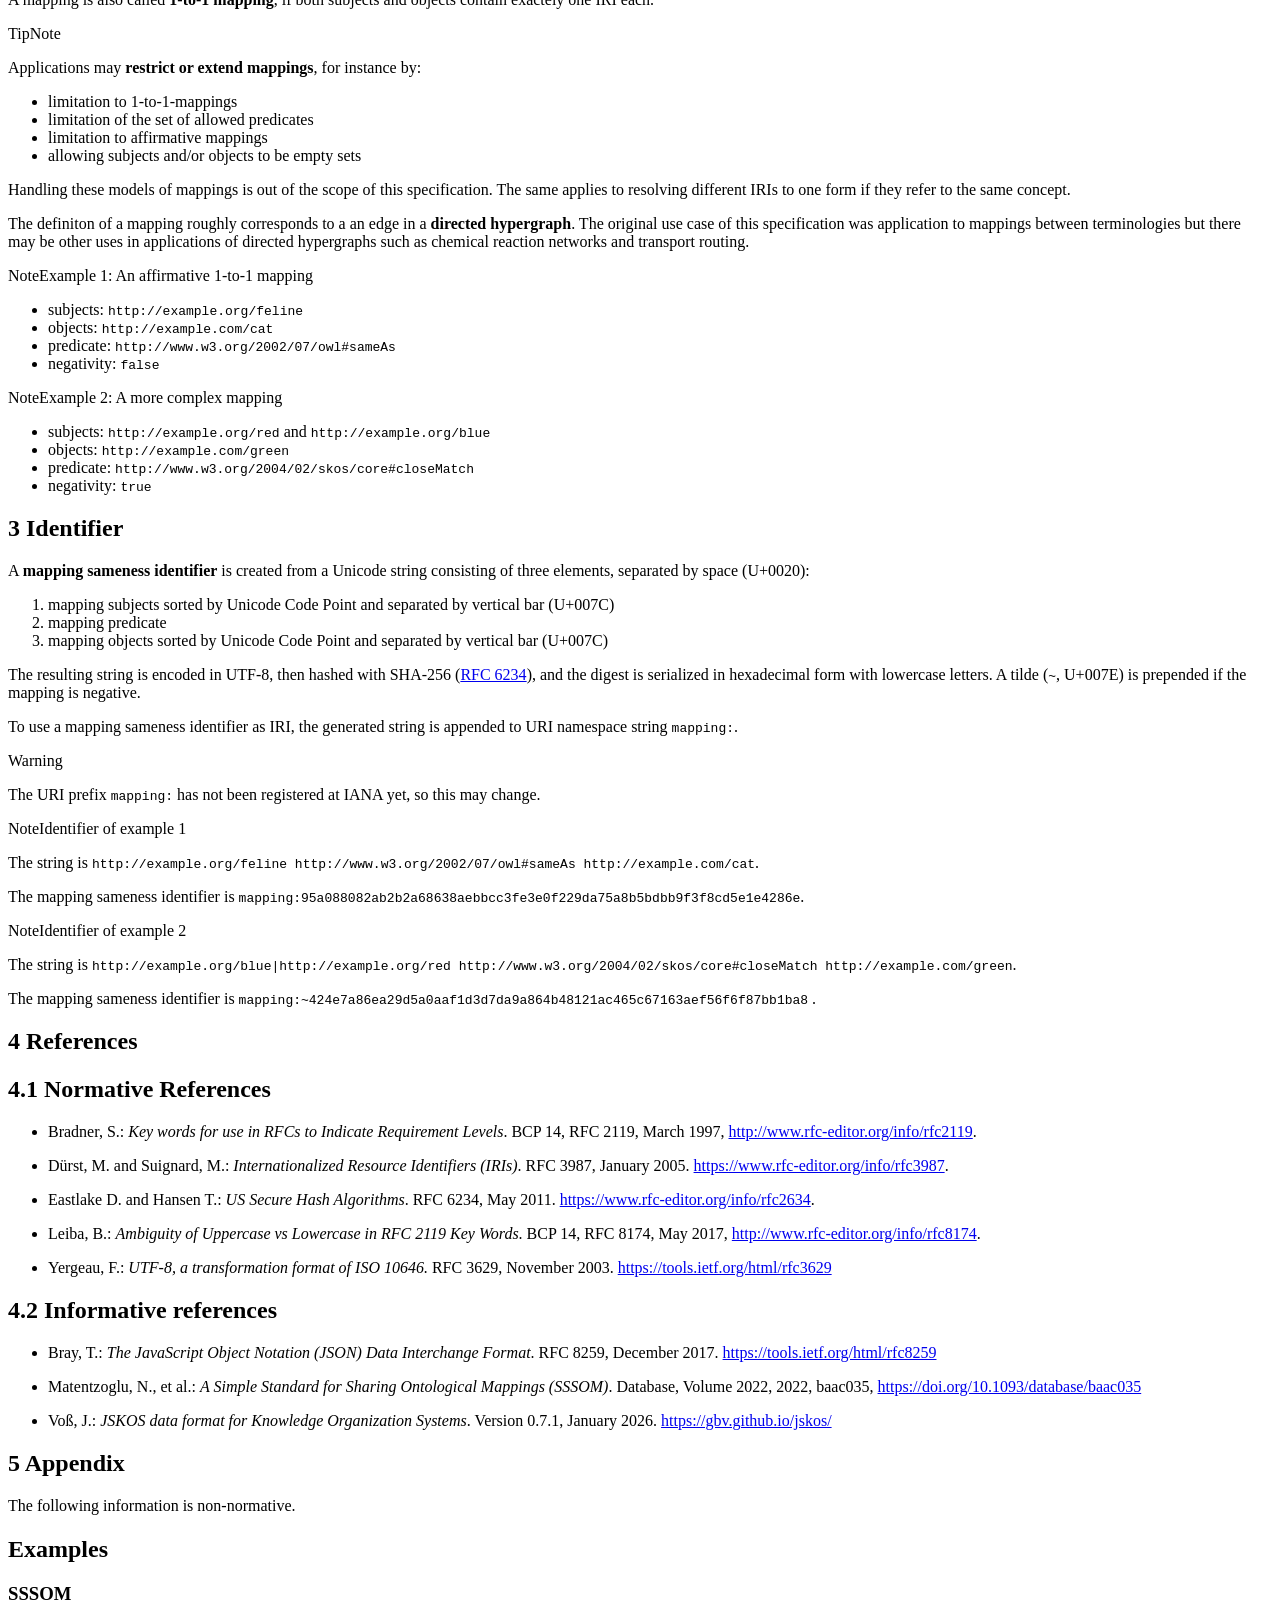
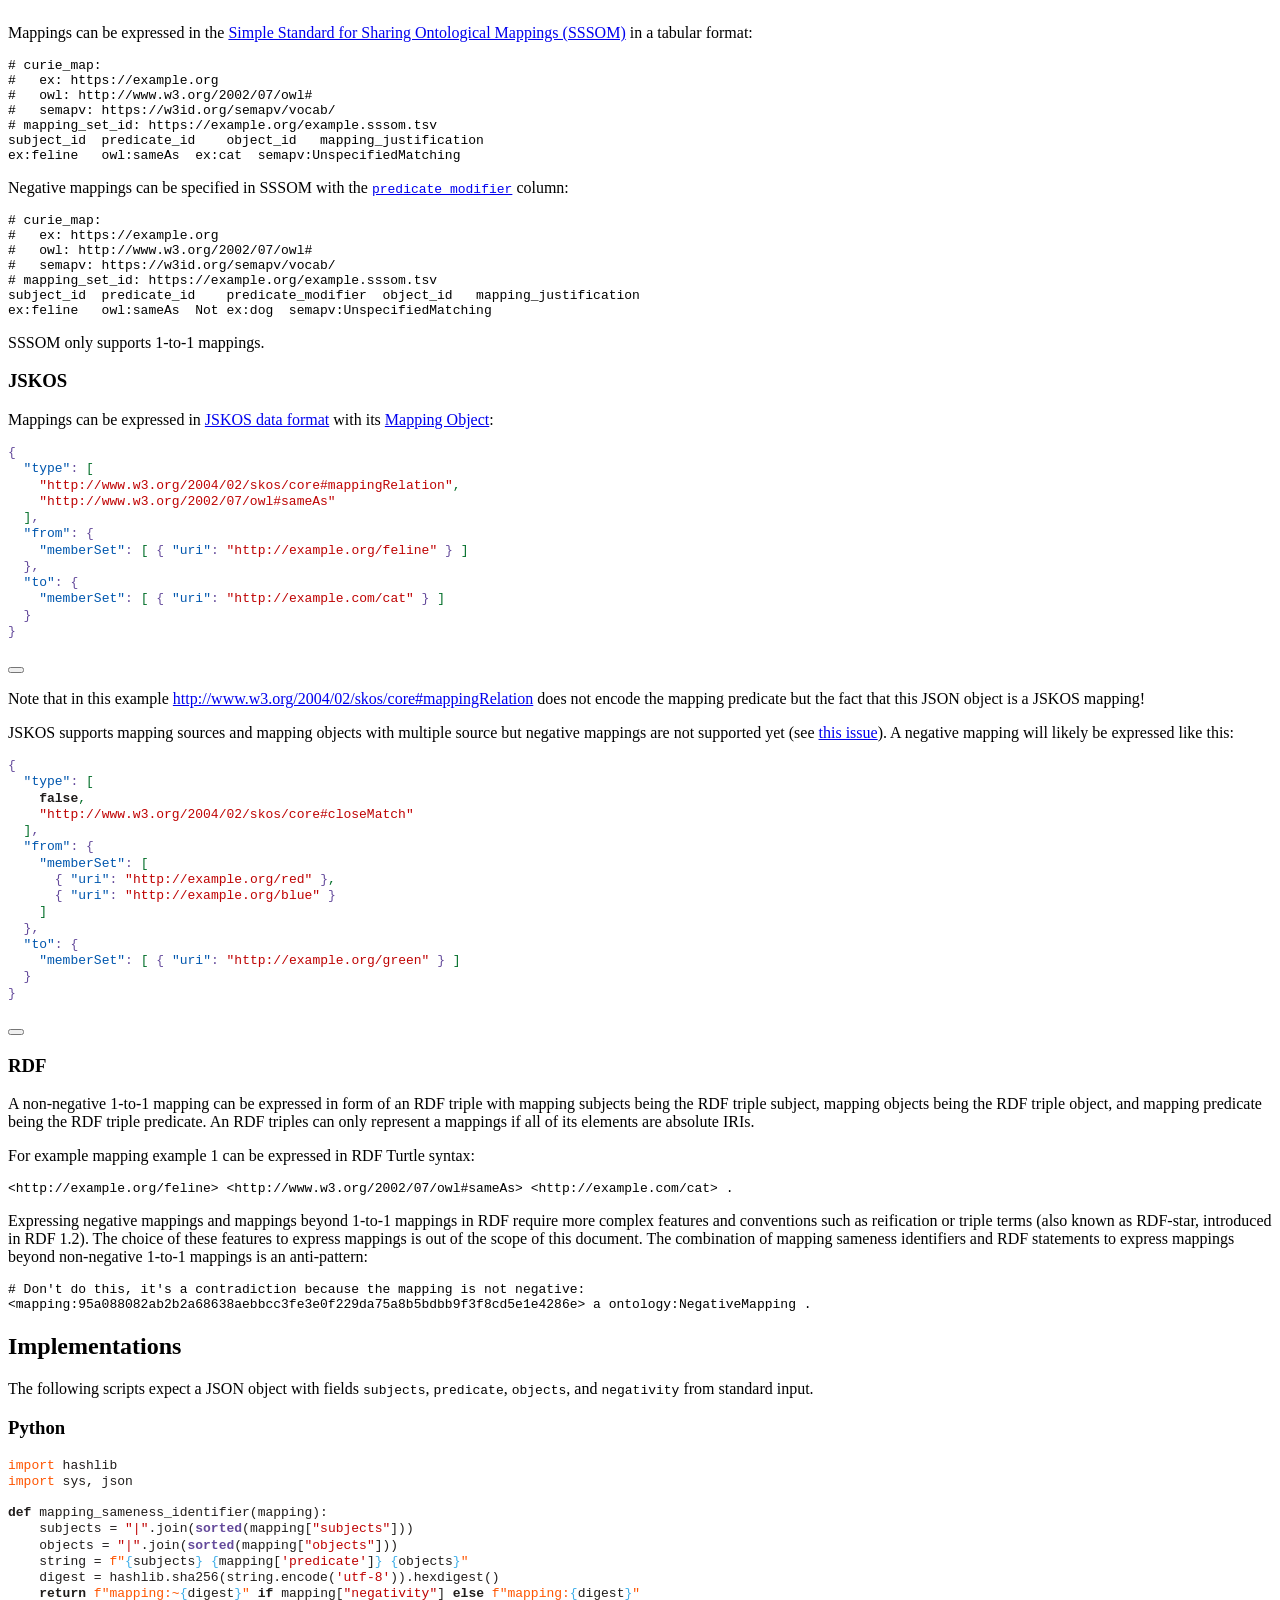
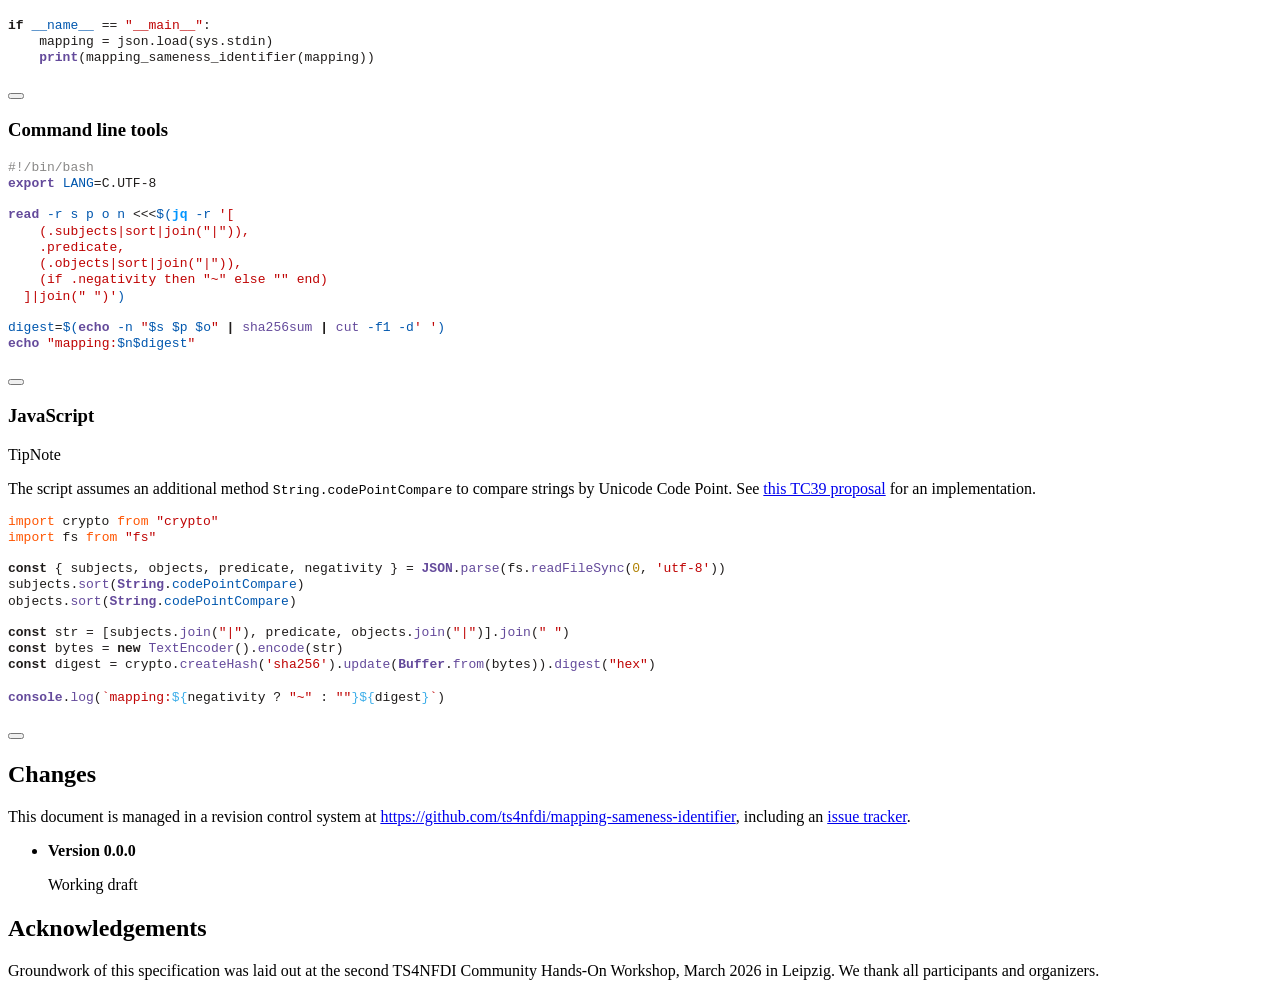
==== commit 31473358: "Add JavaScript implementation" ====
--- a/docs/index.html
+++ b/docs/index.html
@@ -2,7 +2,7 @@
 <html xmlns="http://www.w3.org/1999/xhtml" lang="en" xml:lang="en"><head>
 
 <meta charset="utf-8">
-<meta name="generator" content="quarto-1.5.44">
+<meta name="generator" content="quarto-1.8.26">
 
 <meta name="viewport" content="width=device-width, initial-scale=1.0, user-scalable=yes">
 
@@ -22,8 +22,9 @@
   vertical-align: middle;
 }
 /* CSS for syntax highlighting */
+html { -webkit-text-size-adjust: 100%; }
 pre > code.sourceCode { white-space: pre; position: relative; }
-pre > code.sourceCode > span { line-height: 1.25; }
+pre > code.sourceCode > span { display: inline-block; line-height: 1.25; }
 pre > code.sourceCode > span:empty { height: 1.2em; }
 .sourceCode { overflow: visible; }
 code.sourceCode > span { color: inherit; text-decoration: inherit; }
@@ -34,7 +35,7 @@
 }
 @media print {
 pre > code.sourceCode { white-space: pre-wrap; }
-pre > code.sourceCode > span { display: inline-block; text-indent: -5em; padding-left: 5em; }
+pre > code.sourceCode > span { text-indent: -5em; padding-left: 5em; }
 }
 pre.numberSource code
   { counter-reset: source-line 0; }
@@ -59,15 +60,17 @@
 
 
 <script src="site_libs/clipboard/clipboard.min.js"></script>
-<script src="site_libs/quarto-html/quarto.js"></script>
+<script src="site_libs/quarto-html/quarto.js" type="module"></script>
+<script src="site_libs/quarto-html/tabsets/tabsets.js" type="module"></script>
+<script src="site_libs/quarto-html/axe/axe-check.js" type="module"></script>
 <script src="site_libs/quarto-html/popper.min.js"></script>
 <script src="site_libs/quarto-html/tippy.umd.min.js"></script>
 <script src="site_libs/quarto-html/anchor.min.js"></script>
 <link href="site_libs/quarto-html/tippy.css" rel="stylesheet">
-<link href="site_libs/quarto-html/quarto-syntax-highlighting.css" rel="stylesheet" id="quarto-text-highlighting-styles">
+<link href="site_libs/quarto-html/quarto-syntax-highlighting-5a65f6d6a6cb2564d1aec56f7fed0acc.css" rel="stylesheet" id="quarto-text-highlighting-styles">
 <script src="site_libs/bootstrap/bootstrap.min.js"></script>
 <link href="site_libs/bootstrap/bootstrap-icons.css" rel="stylesheet">
-<link href="site_libs/bootstrap/bootstrap.min.css" rel="stylesheet" id="quarto-bootstrap" data-mode="light">
+<link href="site_libs/bootstrap/bootstrap-1669027bc8193111335a1c5e4244fe4b.min.css" rel="stylesheet" append-hash="true" id="quarto-bootstrap" data-mode="light">
 
 
 <link rel="stylesheet" href="style.css">
@@ -83,7 +86,7 @@
 <meta name="citation_language" content="en">
 </head>
 
-<body>
+<body class="quarto-light">
 
 <header id="title-block-header" class="quarto-title-block default toc-left page-columns page-full">
   <div class="quarto-title-banner page-columns page-full">
@@ -174,6 +177,7 @@
   <ul class="collapse">
   <li><a href="#python" id="toc-python" class="nav-link" data-scroll-target="#python">Python</a></li>
   <li><a href="#command-line-tools" id="toc-command-line-tools" class="nav-link" data-scroll-target="#command-line-tools">Command line tools</a></li>
+  <li><a href="#javascript" id="toc-javascript" class="nav-link" data-scroll-target="#javascript">JavaScript</a></li>
   </ul></li>
   <li><a href="#changes" id="toc-changes" class="nav-link" data-scroll-target="#changes">Changes</a></li>
   <li><a href="#acknowledgements" id="toc-acknowledgements" class="nav-link" data-scroll-target="#acknowledgements">Acknowledgements</a></li>
@@ -213,17 +217,17 @@
 <li><strong>subjects</strong>: a non-empty set of IRI</li>
 <li><strong>objects</strong>: a non-empty set of IRI</li>
 <li><strong>predicate</strong>: an absolute IRI, also known as mapping type</li>
-<li><strong>truth value</strong>: either true for affirmative mappings or false for negative mappings</li>
+<li><strong>negativity</strong>: either false for affirmative mappings or true for negative mappings</li>
 </ul>
 <p>IRIs must be absolute as specificied in <a href="https://tools.ietf.org/html/rfc3987">RFC 3987</a>. IRIs SHOULD be based on NFC-normalized Unicode strings (see <a href="https://tools.ietf.org/html/rfc3987">RFC 3987</a> section 5.3.2.4).</p>
 <p>A mapping is also called <strong>1-to-1 mapping</strong>, if both subjects and objects contain exactely one IRI each.</p>
-<div class="callout callout-style-default callout-tip callout-titled" title="Informative Notes">
+<div class="callout callout-style-default callout-tip callout-titled" title="Note">
 <div class="callout-header d-flex align-content-center">
 <div class="callout-icon-container">
 <i class="callout-icon"></i>
 </div>
 <div class="callout-title-container flex-fill">
-Informative Notes
+<span class="screen-reader-only">Tip</span>Note
 </div>
 </div>
 <div class="callout-body-container callout-body">
@@ -244,7 +248,7 @@
 <i class="callout-icon"></i>
 </div>
 <div class="callout-title-container flex-fill">
-Example 1: An affirmative 1-to-1 mapping
+<span class="screen-reader-only">Note</span>Example 1: An affirmative 1-to-1 mapping
 </div>
 </div>
 <div class="callout-body-container callout-body">
@@ -252,7 +256,7 @@
 <li>subjects: <code>http://example.org/feline</code></li>
 <li>objects: <code>http://example.com/cat</code></li>
 <li>predicate: <code>http://www.w3.org/2002/07/owl#sameAs</code></li>
-<li>truth value: <code>true</code></li>
+<li>negativity: <code>false</code></li>
 </ul>
 </div>
 </div>
@@ -262,7 +266,7 @@
 <i class="callout-icon"></i>
 </div>
 <div class="callout-title-container flex-fill">
-Example 2: A more complex mapping
+<span class="screen-reader-only">Note</span>Example 2: A more complex mapping
 </div>
 </div>
 <div class="callout-body-container callout-body">
@@ -270,7 +274,7 @@
 <li>subjects: <code>http://example.org/red</code> and <code>http://example.org/blue</code></li>
 <li>objects: <code>http://example.com/green</code></li>
 <li>predicate: <code>http://www.w3.org/2004/02/skos/core#closeMatch</code></li>
-<li>truth value: <code>false</code></li>
+<li>negativity: <code>true</code></li>
 </ul>
 </div>
 </div>
@@ -285,7 +289,7 @@
 <li>mapping objects sorted by Unicode Code Point and separated by vertical bar (U+007C)</li>
 </ol>
 <p>The resulting string is encoded in UTF-8, then hashed with SHA-256 (<a href="https://tools.ietf.org/html/rfc6234">RFC 6234</a>), and the digest is serialized in hexadecimal form with lowercase letters. A tilde (<code>~</code>, U+007E) is prepended if the mapping is negative.</p>
-<p>To use a mapping sameness identifier as IRI, the generated string is appended to URI namespace string <code>mapping:</code> (TODO: define an official namespace).</p>
+<p>To use a mapping sameness identifier as IRI, the generated string is appended to URI namespace string <code>mapping:</code>.</p>
 <div class="callout callout-style-default callout-warning callout-titled">
 <div class="callout-header d-flex align-content-center">
 <div class="callout-icon-container">
@@ -296,7 +300,7 @@
 </div>
 </div>
 <div class="callout-body-container callout-body">
-<p>Some programming languages, such as Python, sort strings by Unicode Code Points. JavaScript sorts by UTF-16 value instead. If IRIs don’t include characters in the range U+010000 to U+10FFFF there is no difference.</p>
+<p>The URI prefix <code>mapping:</code> has not been registered at IANA yet, so this may change.</p>
 </div>
 </div>
 <div class="callout callout-style-default callout-note callout-titled" title="Identifier of example 1">
@@ -305,7 +309,7 @@
 <i class="callout-icon"></i>
 </div>
 <div class="callout-title-container flex-fill">
-Identifier of example 1
+<span class="screen-reader-only">Note</span>Identifier of example 1
 </div>
 </div>
 <div class="callout-body-container callout-body">
@@ -319,7 +323,7 @@
 <i class="callout-icon"></i>
 </div>
 <div class="callout-title-container flex-fill">
-Identifier of example 2
+<span class="screen-reader-only">Note</span>Identifier of example 2
 </div>
 </div>
 <div class="callout-body-container callout-body">
@@ -372,11 +376,12 @@
 # mapping_set_id: https://example.org/example.sssom.tsv
 subject_id  predicate_id    predicate_modifier  object_id   mapping_justification
 ex:feline   owl:sameAs  Not ex:dog  semapv:UnspecifiedMatching</code></pre>
+<p>SSSOM only supports 1-to-1 mappings.</p>
 </section>
 <section id="jskos" class="level3 unnumbered">
 <h3 class="unnumbered anchored" data-anchor-id="jskos">JSKOS</h3>
 <p>Mappings can be expressed in <a href="https://gbv.github.io/jskos/">JSKOS data format</a> with its <a href="https://gbv.github.io/jskos/#mapping">Mapping Object</a>:</p>
-<div class="sourceCode" id="cb3"><pre class="sourceCode json code-with-copy"><code class="sourceCode json"><span id="cb3-1"><a href="#cb3-1" aria-hidden="true" tabindex="-1"></a><span class="fu">{</span></span>
+<div class="code-copy-outer-scaffold"><div class="sourceCode" id="cb3"><pre class="sourceCode json code-with-copy"><code class="sourceCode json"><span id="cb3-1"><a href="#cb3-1" aria-hidden="true" tabindex="-1"></a><span class="fu">{</span></span>
 <span id="cb3-2"><a href="#cb3-2" aria-hidden="true" tabindex="-1"></a>  <span class="dt">"type"</span><span class="fu">:</span> <span class="ot">[</span></span>
 <span id="cb3-3"><a href="#cb3-3" aria-hidden="true" tabindex="-1"></a>    <span class="st">"http://www.w3.org/2004/02/skos/core#mappingRelation"</span><span class="ot">,</span></span>
 <span id="cb3-4"><a href="#cb3-4" aria-hidden="true" tabindex="-1"></a>    <span class="st">"http://www.w3.org/2002/07/owl#sameAs"</span></span>
@@ -387,10 +392,10 @@
 <span id="cb3-9"><a href="#cb3-9" aria-hidden="true" tabindex="-1"></a>  <span class="dt">"to"</span><span class="fu">:</span> <span class="fu">{</span></span>
 <span id="cb3-10"><a href="#cb3-10" aria-hidden="true" tabindex="-1"></a>    <span class="dt">"memberSet"</span><span class="fu">:</span> <span class="ot">[</span> <span class="fu">{</span> <span class="dt">"uri"</span><span class="fu">:</span> <span class="st">"http://example.com/cat"</span> <span class="fu">}</span> <span class="ot">]</span></span>
 <span id="cb3-11"><a href="#cb3-11" aria-hidden="true" tabindex="-1"></a>  <span class="fu">}</span></span>
-<span id="cb3-12"><a href="#cb3-12" aria-hidden="true" tabindex="-1"></a><span class="fu">}</span></span></code><button title="Copy to Clipboard" class="code-copy-button"><i class="bi"></i></button></pre></div>
+<span id="cb3-12"><a href="#cb3-12" aria-hidden="true" tabindex="-1"></a><span class="fu">}</span></span></code></pre></div><button title="Copy to Clipboard" class="code-copy-button"><i class="bi"></i></button></div>
 <p>Note that in this example <a href="http://www.w3.org/2004/02/skos/core#mappingRelation" class="uri">http://www.w3.org/2004/02/skos/core#mappingRelation</a> does not encode the mapping predicate but the fact that this JSON object is a JSKOS mapping!</p>
 <p>JSKOS supports mapping sources and mapping objects with multiple source but negative mappings are not supported yet (see <a href="https://github.com/gbv/jskos/issues/173">this issue</a>). A negative mapping will likely be expressed like this:</p>
-<div class="sourceCode" id="cb4"><pre class="sourceCode json code-with-copy"><code class="sourceCode json"><span id="cb4-1"><a href="#cb4-1" aria-hidden="true" tabindex="-1"></a><span class="fu">{</span></span>
+<div class="code-copy-outer-scaffold"><div class="sourceCode" id="cb4"><pre class="sourceCode json code-with-copy"><code class="sourceCode json"><span id="cb4-1"><a href="#cb4-1" aria-hidden="true" tabindex="-1"></a><span class="fu">{</span></span>
 <span id="cb4-2"><a href="#cb4-2" aria-hidden="true" tabindex="-1"></a>  <span class="dt">"type"</span><span class="fu">:</span> <span class="ot">[</span></span>
 <span id="cb4-3"><a href="#cb4-3" aria-hidden="true" tabindex="-1"></a>    <span class="kw">false</span><span class="ot">,</span></span>
 <span id="cb4-4"><a href="#cb4-4" aria-hidden="true" tabindex="-1"></a>    <span class="st">"http://www.w3.org/2004/02/skos/core#closeMatch"</span></span>
@@ -404,7 +409,7 @@
 <span id="cb4-12"><a href="#cb4-12" aria-hidden="true" tabindex="-1"></a>  <span class="dt">"to"</span><span class="fu">:</span> <span class="fu">{</span></span>
 <span id="cb4-13"><a href="#cb4-13" aria-hidden="true" tabindex="-1"></a>    <span class="dt">"memberSet"</span><span class="fu">:</span> <span class="ot">[</span> <span class="fu">{</span> <span class="dt">"uri"</span><span class="fu">:</span> <span class="st">"http://example.org/green"</span> <span class="fu">}</span> <span class="ot">]</span></span>
 <span id="cb4-14"><a href="#cb4-14" aria-hidden="true" tabindex="-1"></a>  <span class="fu">}</span></span>
-<span id="cb4-15"><a href="#cb4-15" aria-hidden="true" tabindex="-1"></a><span class="fu">}</span></span></code><button title="Copy to Clipboard" class="code-copy-button"><i class="bi"></i></button></pre></div>
+<span id="cb4-15"><a href="#cb4-15" aria-hidden="true" tabindex="-1"></a><span class="fu">}</span></span></code></pre></div><button title="Copy to Clipboard" class="code-copy-button"><i class="bi"></i></button></div>
 </section>
 <section id="rdf" class="level3 unnumbered">
 <h3 class="unnumbered anchored" data-anchor-id="rdf">RDF</h3>
@@ -418,41 +423,65 @@
 </section>
 <section id="implementations" class="level2 unnumbered">
 <h2 class="unnumbered anchored" data-anchor-id="implementations">Implementations</h2>
-<p>The following scripts expect a JSON object with fields <code>subjects</code>, <code>predicate</code>, <code>objects</code>, and <code>negative</code> from standard input.</p>
+<p>The following scripts expect a JSON object with fields <code>subjects</code>, <code>predicate</code>, <code>objects</code>, and <code>negativity</code> from standard input.</p>
 <section id="python" class="level3 unnumbered">
 <h3 class="unnumbered anchored" data-anchor-id="python">Python</h3>
-<div class="sourceCode" id="cb7"><pre class="sourceCode python code-with-copy"><code class="sourceCode python"><span id="cb7-1"><a href="#cb7-1" aria-hidden="true" tabindex="-1"></a></span>
-<span id="cb7-2"><a href="#cb7-2" aria-hidden="true" tabindex="-1"></a><span class="im">import</span> hashlib</span>
-<span id="cb7-3"><a href="#cb7-3" aria-hidden="true" tabindex="-1"></a><span class="im">import</span> sys, json</span>
-<span id="cb7-4"><a href="#cb7-4" aria-hidden="true" tabindex="-1"></a></span>
-<span id="cb7-5"><a href="#cb7-5" aria-hidden="true" tabindex="-1"></a><span class="kw">def</span> mapping_sameness_identifier(mapping):</span>
-<span id="cb7-6"><a href="#cb7-6" aria-hidden="true" tabindex="-1"></a>    subjects <span class="op">=</span> <span class="st">"|"</span>.join(<span class="bu">sorted</span>(mapping[<span class="st">"subjects"</span>]))</span>
-<span id="cb7-7"><a href="#cb7-7" aria-hidden="true" tabindex="-1"></a>    objects <span class="op">=</span> <span class="st">"|"</span>.join(<span class="bu">sorted</span>(mapping[<span class="st">"objects"</span>]))</span>
-<span id="cb7-8"><a href="#cb7-8" aria-hidden="true" tabindex="-1"></a>    string <span class="op">=</span> <span class="ss">f"</span><span class="sc">{</span>subjects<span class="sc">}</span><span class="ss"> </span><span class="sc">{</span>mapping[<span class="st">'predicate'</span>]<span class="sc">}</span><span class="ss"> </span><span class="sc">{</span>objects<span class="sc">}</span><span class="ss">"</span></span>
-<span id="cb7-9"><a href="#cb7-9" aria-hidden="true" tabindex="-1"></a>    digest <span class="op">=</span> hashlib.sha256(string.encode(<span class="st">'utf-8'</span>)).hexdigest()</span>
-<span id="cb7-10"><a href="#cb7-10" aria-hidden="true" tabindex="-1"></a>    <span class="cf">return</span> <span class="ss">f"mapping:~</span><span class="sc">{</span>digest<span class="sc">}</span><span class="ss">"</span> <span class="cf">if</span> mapping[<span class="st">"negative"</span>] <span class="cf">else</span> <span class="ss">f"mapping:</span><span class="sc">{</span>digest<span class="sc">}</span><span class="ss">"</span></span>
-<span id="cb7-11"><a href="#cb7-11" aria-hidden="true" tabindex="-1"></a></span>
-<span id="cb7-12"><a href="#cb7-12" aria-hidden="true" tabindex="-1"></a><span class="cf">if</span> <span class="va">__name__</span> <span class="op">==</span> <span class="st">"__main__"</span>:</span>
-<span id="cb7-13"><a href="#cb7-13" aria-hidden="true" tabindex="-1"></a>    mapping <span class="op">=</span> json.load(sys.stdin)</span>
-<span id="cb7-14"><a href="#cb7-14" aria-hidden="true" tabindex="-1"></a>    <span class="bu">print</span>(mapping_sameness_identifier(mapping))</span>
-<span id="cb7-15"><a href="#cb7-15" aria-hidden="true" tabindex="-1"></a></span></code><button title="Copy to Clipboard" class="code-copy-button"><i class="bi"></i></button></pre></div>
+<div class="code-copy-outer-scaffold"><div class="sourceCode" id="cb7"><pre class="sourceCode python code-with-copy"><code class="sourceCode python"><span id="cb7-1"><a href="#cb7-1" aria-hidden="true" tabindex="-1"></a><span class="im">import</span> hashlib</span>
+<span id="cb7-2"><a href="#cb7-2" aria-hidden="true" tabindex="-1"></a><span class="im">import</span> sys, json</span>
+<span id="cb7-3"><a href="#cb7-3" aria-hidden="true" tabindex="-1"></a></span>
+<span id="cb7-4"><a href="#cb7-4" aria-hidden="true" tabindex="-1"></a><span class="kw">def</span> mapping_sameness_identifier(mapping):</span>
+<span id="cb7-5"><a href="#cb7-5" aria-hidden="true" tabindex="-1"></a>    subjects <span class="op">=</span> <span class="st">"|"</span>.join(<span class="bu">sorted</span>(mapping[<span class="st">"subjects"</span>]))</span>
+<span id="cb7-6"><a href="#cb7-6" aria-hidden="true" tabindex="-1"></a>    objects <span class="op">=</span> <span class="st">"|"</span>.join(<span class="bu">sorted</span>(mapping[<span class="st">"objects"</span>]))</span>
+<span id="cb7-7"><a href="#cb7-7" aria-hidden="true" tabindex="-1"></a>    string <span class="op">=</span> <span class="ss">f"</span><span class="sc">{</span>subjects<span class="sc">}</span><span class="ss"> </span><span class="sc">{</span>mapping[<span class="st">'predicate'</span>]<span class="sc">}</span><span class="ss"> </span><span class="sc">{</span>objects<span class="sc">}</span><span class="ss">"</span></span>
+<span id="cb7-8"><a href="#cb7-8" aria-hidden="true" tabindex="-1"></a>    digest <span class="op">=</span> hashlib.sha256(string.encode(<span class="st">'utf-8'</span>)).hexdigest()</span>
+<span id="cb7-9"><a href="#cb7-9" aria-hidden="true" tabindex="-1"></a>    <span class="cf">return</span> <span class="ss">f"mapping:~</span><span class="sc">{</span>digest<span class="sc">}</span><span class="ss">"</span> <span class="cf">if</span> mapping[<span class="st">"negativity"</span>] <span class="cf">else</span> <span class="ss">f"mapping:</span><span class="sc">{</span>digest<span class="sc">}</span><span class="ss">"</span></span>
+<span id="cb7-10"><a href="#cb7-10" aria-hidden="true" tabindex="-1"></a></span>
+<span id="cb7-11"><a href="#cb7-11" aria-hidden="true" tabindex="-1"></a><span class="cf">if</span> <span class="va">__name__</span> <span class="op">==</span> <span class="st">"__main__"</span>:</span>
+<span id="cb7-12"><a href="#cb7-12" aria-hidden="true" tabindex="-1"></a>    mapping <span class="op">=</span> json.load(sys.stdin)</span>
+<span id="cb7-13"><a href="#cb7-13" aria-hidden="true" tabindex="-1"></a>    <span class="bu">print</span>(mapping_sameness_identifier(mapping))</span></code></pre></div><button title="Copy to Clipboard" class="code-copy-button"><i class="bi"></i></button></div>
 </section>
 <section id="command-line-tools" class="level3 unnumbered">
 <h3 class="unnumbered anchored" data-anchor-id="command-line-tools">Command line tools</h3>
-<div class="sourceCode" id="cb8"><pre class="sourceCode sh code-with-copy"><code class="sourceCode bash"><span id="cb8-1"><a href="#cb8-1" aria-hidden="true" tabindex="-1"></a></span>
-<span id="cb8-2"><a href="#cb8-2" aria-hidden="true" tabindex="-1"></a><span class="co">#!/bin/bash</span></span>
-<span id="cb8-3"><a href="#cb8-3" aria-hidden="true" tabindex="-1"></a><span class="bu">export</span> <span class="va">LANG</span><span class="op">=</span>C.UTF-8</span>
-<span id="cb8-4"><a href="#cb8-4" aria-hidden="true" tabindex="-1"></a></span>
-<span id="cb8-5"><a href="#cb8-5" aria-hidden="true" tabindex="-1"></a><span class="bu">read</span> <span class="at">-r</span> <span class="va">s</span> <span class="va">p</span> <span class="va">o</span> <span class="va">n</span> <span class="op">&lt;&lt;&lt;</span><span class="va">$(</span><span class="ex">jq</span> <span class="at">-r</span> <span class="st">'[</span></span>
-<span id="cb8-6"><a href="#cb8-6" aria-hidden="true" tabindex="-1"></a><span class="st">    (.subjects|sort|join("|")),</span></span>
-<span id="cb8-7"><a href="#cb8-7" aria-hidden="true" tabindex="-1"></a><span class="st">    .predicate,</span></span>
-<span id="cb8-8"><a href="#cb8-8" aria-hidden="true" tabindex="-1"></a><span class="st">    (.objects|sort|join("|")),</span></span>
-<span id="cb8-9"><a href="#cb8-9" aria-hidden="true" tabindex="-1"></a><span class="st">    (if .negative then "~" else "" end)</span></span>
-<span id="cb8-10"><a href="#cb8-10" aria-hidden="true" tabindex="-1"></a><span class="st">  ]|join(" ")'</span><span class="va">)</span></span>
-<span id="cb8-11"><a href="#cb8-11" aria-hidden="true" tabindex="-1"></a></span>
-<span id="cb8-12"><a href="#cb8-12" aria-hidden="true" tabindex="-1"></a><span class="va">digest</span><span class="op">=</span><span class="va">$(</span><span class="bu">echo</span> <span class="at">-n</span> <span class="st">"</span><span class="va">$s</span><span class="st"> </span><span class="va">$p</span><span class="st"> </span><span class="va">$o</span><span class="st">"</span> <span class="kw">|</span> <span class="fu">sha256sum</span> <span class="kw">|</span> <span class="fu">cut</span> <span class="at">-f1</span> <span class="at">-d</span><span class="st">' '</span><span class="va">)</span> </span>
-<span id="cb8-13"><a href="#cb8-13" aria-hidden="true" tabindex="-1"></a><span class="bu">echo</span> <span class="st">"mapping:</span><span class="va">$n$digest</span><span class="st">"</span></span>
-<span id="cb8-14"><a href="#cb8-14" aria-hidden="true" tabindex="-1"></a></span></code><button title="Copy to Clipboard" class="code-copy-button"><i class="bi"></i></button></pre></div>
+<div class="code-copy-outer-scaffold"><div class="sourceCode" id="cb8"><pre class="sourceCode sh code-with-copy"><code class="sourceCode bash"><span id="cb8-1"><a href="#cb8-1" aria-hidden="true" tabindex="-1"></a><span class="co">#!/bin/bash</span></span>
+<span id="cb8-2"><a href="#cb8-2" aria-hidden="true" tabindex="-1"></a><span class="bu">export</span> <span class="va">LANG</span><span class="op">=</span>C.UTF-8</span>
+<span id="cb8-3"><a href="#cb8-3" aria-hidden="true" tabindex="-1"></a></span>
+<span id="cb8-4"><a href="#cb8-4" aria-hidden="true" tabindex="-1"></a><span class="bu">read</span> <span class="at">-r</span> <span class="va">s</span> <span class="va">p</span> <span class="va">o</span> <span class="va">n</span> <span class="op">&lt;&lt;&lt;</span><span class="va">$(</span><span class="ex">jq</span> <span class="at">-r</span> <span class="st">'[</span></span>
+<span id="cb8-5"><a href="#cb8-5" aria-hidden="true" tabindex="-1"></a><span class="st">    (.subjects|sort|join("|")),</span></span>
+<span id="cb8-6"><a href="#cb8-6" aria-hidden="true" tabindex="-1"></a><span class="st">    .predicate,</span></span>
+<span id="cb8-7"><a href="#cb8-7" aria-hidden="true" tabindex="-1"></a><span class="st">    (.objects|sort|join("|")),</span></span>
+<span id="cb8-8"><a href="#cb8-8" aria-hidden="true" tabindex="-1"></a><span class="st">    (if .negativity then "~" else "" end)</span></span>
+<span id="cb8-9"><a href="#cb8-9" aria-hidden="true" tabindex="-1"></a><span class="st">  ]|join(" ")'</span><span class="va">)</span></span>
+<span id="cb8-10"><a href="#cb8-10" aria-hidden="true" tabindex="-1"></a></span>
+<span id="cb8-11"><a href="#cb8-11" aria-hidden="true" tabindex="-1"></a><span class="va">digest</span><span class="op">=</span><span class="va">$(</span><span class="bu">echo</span> <span class="at">-n</span> <span class="st">"</span><span class="va">$s</span><span class="st"> </span><span class="va">$p</span><span class="st"> </span><span class="va">$o</span><span class="st">"</span> <span class="kw">|</span> <span class="fu">sha256sum</span> <span class="kw">|</span> <span class="fu">cut</span> <span class="at">-f1</span> <span class="at">-d</span><span class="st">' '</span><span class="va">)</span> </span>
+<span id="cb8-12"><a href="#cb8-12" aria-hidden="true" tabindex="-1"></a><span class="bu">echo</span> <span class="st">"mapping:</span><span class="va">$n$digest</span><span class="st">"</span></span></code></pre></div><button title="Copy to Clipboard" class="code-copy-button"><i class="bi"></i></button></div>
+</section>
+<section id="javascript" class="level3 unnumbered">
+<h3 class="unnumbered anchored" data-anchor-id="javascript">JavaScript</h3>
+<div class="callout callout-style-default callout-tip callout-titled" title="Note">
+<div class="callout-header d-flex align-content-center">
+<div class="callout-icon-container">
+<i class="callout-icon"></i>
+</div>
+<div class="callout-title-container flex-fill">
+<span class="screen-reader-only">Tip</span>Note
+</div>
+</div>
+<div class="callout-body-container callout-body">
+<p>The script assumes an additional method <code>String.codePointCompare</code> to compare strings by Unicode Code Point. See <a href="http://tc39.es/proposal-compare-strings-by-codepoint/">this TC39 proposal</a> for an implementation.</p>
+</div>
+</div>
+<div class="code-copy-outer-scaffold"><div class="sourceCode" id="cb9"><pre class="sourceCode js code-with-copy"><code class="sourceCode javascript"><span id="cb9-1"><a href="#cb9-1" aria-hidden="true" tabindex="-1"></a><span class="im">import</span> crypto <span class="im">from</span> <span class="st">"crypto"</span></span>
+<span id="cb9-2"><a href="#cb9-2" aria-hidden="true" tabindex="-1"></a><span class="im">import</span> fs <span class="im">from</span> <span class="st">"fs"</span></span>
+<span id="cb9-3"><a href="#cb9-3" aria-hidden="true" tabindex="-1"></a></span>
+<span id="cb9-4"><a href="#cb9-4" aria-hidden="true" tabindex="-1"></a><span class="kw">const</span> { subjects<span class="op">,</span> objects<span class="op">,</span> predicate<span class="op">,</span> negativity } <span class="op">=</span> <span class="bu">JSON</span><span class="op">.</span><span class="fu">parse</span>(fs<span class="op">.</span><span class="fu">readFileSync</span>(<span class="dv">0</span><span class="op">,</span> <span class="st">'utf-8'</span>))</span>
+<span id="cb9-5"><a href="#cb9-5" aria-hidden="true" tabindex="-1"></a>subjects<span class="op">.</span><span class="fu">sort</span>(<span class="bu">String</span><span class="op">.</span><span class="at">codePointCompare</span>)</span>
+<span id="cb9-6"><a href="#cb9-6" aria-hidden="true" tabindex="-1"></a>objects<span class="op">.</span><span class="fu">sort</span>(<span class="bu">String</span><span class="op">.</span><span class="at">codePointCompare</span>)</span>
+<span id="cb9-7"><a href="#cb9-7" aria-hidden="true" tabindex="-1"></a></span>
+<span id="cb9-8"><a href="#cb9-8" aria-hidden="true" tabindex="-1"></a><span class="kw">const</span> str <span class="op">=</span> [subjects<span class="op">.</span><span class="fu">join</span>(<span class="st">"|"</span>)<span class="op">,</span> predicate<span class="op">,</span> objects<span class="op">.</span><span class="fu">join</span>(<span class="st">"|"</span>)]<span class="op">.</span><span class="fu">join</span>(<span class="st">" "</span>)</span>
+<span id="cb9-9"><a href="#cb9-9" aria-hidden="true" tabindex="-1"></a><span class="kw">const</span> bytes <span class="op">=</span> <span class="kw">new</span> <span class="fu">TextEncoder</span>()<span class="op">.</span><span class="fu">encode</span>(str)</span>
+<span id="cb9-10"><a href="#cb9-10" aria-hidden="true" tabindex="-1"></a><span class="kw">const</span> digest <span class="op">=</span> crypto<span class="op">.</span><span class="fu">createHash</span>(<span class="st">'sha256'</span>)<span class="op">.</span><span class="fu">update</span>(<span class="bu">Buffer</span><span class="op">.</span><span class="fu">from</span>(bytes))<span class="op">.</span><span class="fu">digest</span>(<span class="st">"hex"</span>)</span>
+<span id="cb9-11"><a href="#cb9-11" aria-hidden="true" tabindex="-1"></a>  </span>
+<span id="cb9-12"><a href="#cb9-12" aria-hidden="true" tabindex="-1"></a><span class="bu">console</span><span class="op">.</span><span class="fu">log</span>(<span class="vs">`mapping:</span><span class="sc">${</span>negativity <span class="op">?</span> <span class="st">"~"</span> <span class="op">:</span> <span class="st">""</span><span class="sc">}${</span>digest<span class="sc">}</span><span class="vs">`</span>)</span></code></pre></div><button title="Copy to Clipboard" class="code-copy-button"><i class="bi"></i></button></div>
 </section>
 </section>
 <section id="changes" class="level2 unnumbered">
@@ -472,290 +501,294 @@
 </main>
 <!-- /main column -->
 <script id="quarto-html-after-body" type="application/javascript">
-window.document.addEventListener("DOMContentLoaded", function (event) {
-  const toggleBodyColorMode = (bsSheetEl) => {
-    const mode = bsSheetEl.getAttribute("data-mode");
-    const bodyEl = window.document.querySelector("body");
-    if (mode === "dark") {
-      bodyEl.classList.add("quarto-dark");
-      bodyEl.classList.remove("quarto-light");
-    } else {
-      bodyEl.classList.add("quarto-light");
-      bodyEl.classList.remove("quarto-dark");
-    }
-  }
-  const toggleBodyColorPrimary = () => {
-    const bsSheetEl = window.document.querySelector("link#quarto-bootstrap");
-    if (bsSheetEl) {
-      toggleBodyColorMode(bsSheetEl);
-    }
-  }
-  toggleBodyColorPrimary();  
-  const icon = "";
-  const anchorJS = new window.AnchorJS();
-  anchorJS.options = {
-    placement: 'right',
-    icon: icon
-  };
-  anchorJS.add('.anchored');
-  const isCodeAnnotation = (el) => {
-    for (const clz of el.classList) {
-      if (clz.startsWith('code-annotation-')) {                     
-        return true;
-      }
-    }
-    return false;
-  }
-  const onCopySuccess = function(e) {
-    // button target
-    const button = e.trigger;
-    // don't keep focus
-    button.blur();
-    // flash "checked"
-    button.classList.add('code-copy-button-checked');
-    var currentTitle = button.getAttribute("title");
-    button.setAttribute("title", "Copied!");
-    let tooltip;
-    if (window.bootstrap) {
-      button.setAttribute("data-bs-toggle", "tooltip");
-      button.setAttribute("data-bs-placement", "left");
-      button.setAttribute("data-bs-title", "Copied!");
-      tooltip = new bootstrap.Tooltip(button, 
-        { trigger: "manual", 
-          customClass: "code-copy-button-tooltip",
-          offset: [0, -8]});
-      tooltip.show();    
-    }
-    setTimeout(function() {
-      if (tooltip) {
-        tooltip.hide();
-        button.removeAttribute("data-bs-title");
-        button.removeAttribute("data-bs-toggle");
-        button.removeAttribute("data-bs-placement");
-      }
-      button.setAttribute("title", currentTitle);
-      button.classList.remove('code-copy-button-checked');
-    }, 1000);
-    // clear code selection
-    e.clearSelection();
-  }
-  const getTextToCopy = function(trigger) {
-      const codeEl = trigger.previousElementSibling.cloneNode(true);
+  window.document.addEventListener("DOMContentLoaded", function (event) {
+    const icon = "";
+    const anchorJS = new window.AnchorJS();
+    anchorJS.options = {
+      placement: 'right',
+      icon: icon
+    };
+    anchorJS.add('.anchored');
+    const isCodeAnnotation = (el) => {
+      for (const clz of el.classList) {
+        if (clz.startsWith('code-annotation-')) {                     
+          return true;
+        }
+      }
+      return false;
+    }
+    const onCopySuccess = function(e) {
+      // button target
+      const button = e.trigger;
+      // don't keep focus
+      button.blur();
+      // flash "checked"
+      button.classList.add('code-copy-button-checked');
+      var currentTitle = button.getAttribute("title");
+      button.setAttribute("title", "Copied!");
+      let tooltip;
+      if (window.bootstrap) {
+        button.setAttribute("data-bs-toggle", "tooltip");
+        button.setAttribute("data-bs-placement", "left");
+        button.setAttribute("data-bs-title", "Copied!");
+        tooltip = new bootstrap.Tooltip(button, 
+          { trigger: "manual", 
+            customClass: "code-copy-button-tooltip",
+            offset: [0, -8]});
+        tooltip.show();    
+      }
+      setTimeout(function() {
+        if (tooltip) {
+          tooltip.hide();
+          button.removeAttribute("data-bs-title");
+          button.removeAttribute("data-bs-toggle");
+          button.removeAttribute("data-bs-placement");
+        }
+        button.setAttribute("title", currentTitle);
+        button.classList.remove('code-copy-button-checked');
+      }, 1000);
+      // clear code selection
+      e.clearSelection();
+    }
+    const getTextToCopy = function(trigger) {
+      const outerScaffold = trigger.parentElement.cloneNode(true);
+      const codeEl = outerScaffold.querySelector('code');
       for (const childEl of codeEl.children) {
         if (isCodeAnnotation(childEl)) {
           childEl.remove();
         }
       }
       return codeEl.innerText;
-  }
-  const clipboard = new window.ClipboardJS('.code-copy-button:not([data-in-quarto-modal])', {
-    text: getTextToCopy
-  });
-  clipboard.on('success', onCopySuccess);
-  if (window.document.getElementById('quarto-embedded-source-code-modal')) {
-    // For code content inside modals, clipBoardJS needs to be initialized with a container option
-    // TODO: Check when it could be a function (https://github.com/zenorocha/clipboard.js/issues/860)
-    const clipboardModal = new window.ClipboardJS('.code-copy-button[data-in-quarto-modal]', {
-      text: getTextToCopy,
-      container: window.document.getElementById('quarto-embedded-source-code-modal')
+    }
+    const clipboard = new window.ClipboardJS('.code-copy-button:not([data-in-quarto-modal])', {
+      text: getTextToCopy
     });
-    clipboardModal.on('success', onCopySuccess);
-  }
-  const viewSource = window.document.getElementById('quarto-view-source') ||
-                     window.document.getElementById('quarto-code-tools-source');
-  if (viewSource) {
-    const sourceUrl = viewSource.getAttribute("data-quarto-source-url");
-    viewSource.addEventListener("click", function(e) {
-      if (sourceUrl) {
-        // rstudio viewer pane
-        if (/\bcapabilities=\b/.test(window.location)) {
-          window.open(sourceUrl);
+    clipboard.on('success', onCopySuccess);
+    if (window.document.getElementById('quarto-embedded-source-code-modal')) {
+      const clipboardModal = new window.ClipboardJS('.code-copy-button[data-in-quarto-modal]', {
+        text: getTextToCopy,
+        container: window.document.getElementById('quarto-embedded-source-code-modal')
+      });
+      clipboardModal.on('success', onCopySuccess);
+    }
+    const viewSource = window.document.getElementById('quarto-view-source') ||
+                       window.document.getElementById('quarto-code-tools-source');
+    if (viewSource) {
+      const sourceUrl = viewSource.getAttribute("data-quarto-source-url");
+      viewSource.addEventListener("click", function(e) {
+        if (sourceUrl) {
+          // rstudio viewer pane
+          if (/\bcapabilities=\b/.test(window.location)) {
+            window.open(sourceUrl);
+          } else {
+            window.location.href = sourceUrl;
+          }
         } else {
-          window.location.href = sourceUrl;
+          const modal = new bootstrap.Modal(document.getElementById('quarto-embedded-source-code-modal'));
+          modal.show();
+        }
+        return false;
+      });
+    }
+    function toggleCodeHandler(show) {
+      return function(e) {
+        const detailsSrc = window.document.querySelectorAll(".cell > details > .sourceCode");
+        for (let i=0; i<detailsSrc.length; i++) {
+          const details = detailsSrc[i].parentElement;
+          if (show) {
+            details.open = true;
+          } else {
+            details.removeAttribute("open");
+          }
+        }
+        const cellCodeDivs = window.document.querySelectorAll(".cell > .sourceCode");
+        const fromCls = show ? "hidden" : "unhidden";
+        const toCls = show ? "unhidden" : "hidden";
+        for (let i=0; i<cellCodeDivs.length; i++) {
+          const codeDiv = cellCodeDivs[i];
+          if (codeDiv.classList.contains(fromCls)) {
+            codeDiv.classList.remove(fromCls);
+            codeDiv.classList.add(toCls);
+          } 
+        }
+        return false;
+      }
+    }
+    const hideAllCode = window.document.getElementById("quarto-hide-all-code");
+    if (hideAllCode) {
+      hideAllCode.addEventListener("click", toggleCodeHandler(false));
+    }
+    const showAllCode = window.document.getElementById("quarto-show-all-code");
+    if (showAllCode) {
+      showAllCode.addEventListener("click", toggleCodeHandler(true));
+    }
+      var localhostRegex = new RegExp(/^(?:http|https):\/\/localhost\:?[0-9]*\//);
+      var mailtoRegex = new RegExp(/^mailto:/);
+        var filterRegex = new RegExp('/' + window.location.host + '/');
+      var isInternal = (href) => {
+          return filterRegex.test(href) || localhostRegex.test(href) || mailtoRegex.test(href);
+      }
+      // Inspect non-navigation links and adorn them if external
+     var links = window.document.querySelectorAll('a[href]:not(.nav-link):not(.navbar-brand):not(.toc-action):not(.sidebar-link):not(.sidebar-item-toggle):not(.pagination-link):not(.no-external):not([aria-hidden]):not(.dropdown-item):not(.quarto-navigation-tool):not(.about-link)');
+      for (var i=0; i<links.length; i++) {
+        const link = links[i];
+        if (!isInternal(link.href)) {
+          // undo the damage that might have been done by quarto-nav.js in the case of
+          // links that we want to consider external
+          if (link.dataset.originalHref !== undefined) {
+            link.href = link.dataset.originalHref;
+          }
+        }
+      }
+    function tippyHover(el, contentFn, onTriggerFn, onUntriggerFn) {
+      const config = {
+        allowHTML: true,
+        maxWidth: 500,
+        delay: 100,
+        arrow: false,
+        appendTo: function(el) {
+            return el.parentElement;
+        },
+        interactive: true,
+        interactiveBorder: 10,
+        theme: 'quarto',
+        placement: 'bottom-start',
+      };
+      if (contentFn) {
+        config.content = contentFn;
+      }
+      if (onTriggerFn) {
+        config.onTrigger = onTriggerFn;
+      }
+      if (onUntriggerFn) {
+        config.onUntrigger = onUntriggerFn;
+      }
+      window.tippy(el, config); 
+    }
+    const noterefs = window.document.querySelectorAll('a[role="doc-noteref"]');
+    for (var i=0; i<noterefs.length; i++) {
+      const ref = noterefs[i];
+      tippyHover(ref, function() {
+        // use id or data attribute instead here
+        let href = ref.getAttribute('data-footnote-href') || ref.getAttribute('href');
+        try { href = new URL(href).hash; } catch {}
+        const id = href.replace(/^#\/?/, "");
+        const note = window.document.getElementById(id);
+        if (note) {
+          return note.innerHTML;
+        } else {
+          return "";
+        }
+      });
+    }
+    const xrefs = window.document.querySelectorAll('a.quarto-xref');
+    const processXRef = (id, note) => {
+      // Strip column container classes
+      const stripColumnClz = (el) => {
+        el.classList.remove("page-full", "page-columns");
+        if (el.children) {
+          for (const child of el.children) {
+            stripColumnClz(child);
+          }
+        }
+      }
+      stripColumnClz(note)
+      if (id === null || id.startsWith('sec-')) {
+        // Special case sections, only their first couple elements
+        const container = document.createElement("div");
+        if (note.children && note.children.length > 2) {
+          container.appendChild(note.children[0].cloneNode(true));
+          for (let i = 1; i < note.children.length; i++) {
+            const child = note.children[i];
+            if (child.tagName === "P" && child.innerText === "") {
+              continue;
+            } else {
+              container.appendChild(child.cloneNode(true));
+              break;
+            }
+          }
+          if (window.Quarto?.typesetMath) {
+            window.Quarto.typesetMath(container);
+          }
+          return container.innerHTML
+        } else {
+          if (window.Quarto?.typesetMath) {
+            window.Quarto.typesetMath(note);
+          }
+          return note.innerHTML;
         }
       } else {
-        const modal = new bootstrap.Modal(document.getElementById('quarto-embedded-source-code-modal'));
-        modal.show();
-      }
-      return false;
-    });
-  }
-  function toggleCodeHandler(show) {
-    return function(e) {
-      const detailsSrc = window.document.querySelectorAll(".cell > details > .sourceCode");
-      for (let i=0; i<detailsSrc.length; i++) {
-        const details = detailsSrc[i].parentElement;
-        if (show) {
-          details.open = true;
-        } else {
-          details.removeAttribute("open");
-        }
-      }
-      const cellCodeDivs = window.document.querySelectorAll(".cell > .sourceCode");
-      const fromCls = show ? "hidden" : "unhidden";
-      const toCls = show ? "unhidden" : "hidden";
-      for (let i=0; i<cellCodeDivs.length; i++) {
-        const codeDiv = cellCodeDivs[i];
-        if (codeDiv.classList.contains(fromCls)) {
-          codeDiv.classList.remove(fromCls);
-          codeDiv.classList.add(toCls);
-        } 
-      }
-      return false;
-    }
-  }
-  const hideAllCode = window.document.getElementById("quarto-hide-all-code");
-  if (hideAllCode) {
-    hideAllCode.addEventListener("click", toggleCodeHandler(false));
-  }
-  const showAllCode = window.document.getElementById("quarto-show-all-code");
-  if (showAllCode) {
-    showAllCode.addEventListener("click", toggleCodeHandler(true));
-  }
-    var localhostRegex = new RegExp(/^(?:http|https):\/\/localhost\:?[0-9]*\//);
-    var mailtoRegex = new RegExp(/^mailto:/);
-      var filterRegex = new RegExp('/' + window.location.host + '/');
-    var isInternal = (href) => {
-        return filterRegex.test(href) || localhostRegex.test(href) || mailtoRegex.test(href);
-    }
-    // Inspect non-navigation links and adorn them if external
- 	var links = window.document.querySelectorAll('a[href]:not(.nav-link):not(.navbar-brand):not(.toc-action):not(.sidebar-link):not(.sidebar-item-toggle):not(.pagination-link):not(.no-external):not([aria-hidden]):not(.dropdown-item):not(.quarto-navigation-tool):not(.about-link)');
-    for (var i=0; i<links.length; i++) {
-      const link = links[i];
-      if (!isInternal(link.href)) {
-        // undo the damage that might have been done by quarto-nav.js in the case of
-        // links that we want to consider external
-        if (link.dataset.originalHref !== undefined) {
-          link.href = link.dataset.originalHref;
-        }
-      }
-    }
-  function tippyHover(el, contentFn, onTriggerFn, onUntriggerFn) {
-    const config = {
-      allowHTML: true,
-      maxWidth: 500,
-      delay: 100,
-      arrow: false,
-      appendTo: function(el) {
-          return el.parentElement;
-      },
-      interactive: true,
-      interactiveBorder: 10,
-      theme: 'quarto',
-      placement: 'bottom-start',
-    };
-    if (contentFn) {
-      config.content = contentFn;
-    }
-    if (onTriggerFn) {
-      config.onTrigger = onTriggerFn;
-    }
-    if (onUntriggerFn) {
-      config.onUntrigger = onUntriggerFn;
-    }
-    window.tippy(el, config); 
-  }
-  const noterefs = window.document.querySelectorAll('a[role="doc-noteref"]');
-  for (var i=0; i<noterefs.length; i++) {
-    const ref = noterefs[i];
-    tippyHover(ref, function() {
-      // use id or data attribute instead here
-      let href = ref.getAttribute('data-footnote-href') || ref.getAttribute('href');
-      try { href = new URL(href).hash; } catch {}
-      const id = href.replace(/^#\/?/, "");
-      const note = window.document.getElementById(id);
-      if (note) {
-        return note.innerHTML;
-      } else {
-        return "";
-      }
-    });
-  }
-  const xrefs = window.document.querySelectorAll('a.quarto-xref');
-  const processXRef = (id, note) => {
-    // Strip column container classes
-    const stripColumnClz = (el) => {
-      el.classList.remove("page-full", "page-columns");
-      if (el.children) {
-        for (const child of el.children) {
-          stripColumnClz(child);
-        }
-      }
-    }
-    stripColumnClz(note)
-    if (id === null || id.startsWith('sec-')) {
-      // Special case sections, only their first couple elements
-      const container = document.createElement("div");
-      if (note.children && note.children.length > 2) {
-        container.appendChild(note.children[0].cloneNode(true));
-        for (let i = 1; i < note.children.length; i++) {
-          const child = note.children[i];
-          if (child.tagName === "P" && child.innerText === "") {
-            continue;
-          } else {
-            container.appendChild(child.cloneNode(true));
-            break;
-          }
-        }
-        if (window.Quarto?.typesetMath) {
-          window.Quarto.typesetMath(container);
-        }
-        return container.innerHTML
-      } else {
+        // Remove any anchor links if they are present
+        const anchorLink = note.querySelector('a.anchorjs-link');
+        if (anchorLink) {
+          anchorLink.remove();
+        }
         if (window.Quarto?.typesetMath) {
           window.Quarto.typesetMath(note);
         }
-        return note.innerHTML;
-      }
-    } else {
-      // Remove any anchor links if they are present
-      const anchorLink = note.querySelector('a.anchorjs-link');
-      if (anchorLink) {
-        anchorLink.remove();
-      }
-      if (window.Quarto?.typesetMath) {
-        window.Quarto.typesetMath(note);
-      }
-      // TODO in 1.5, we should make sure this works without a callout special case
-      if (note.classList.contains("callout")) {
-        return note.outerHTML;
-      } else {
-        return note.innerHTML;
-      }
-    }
-  }
-  for (var i=0; i<xrefs.length; i++) {
-    const xref = xrefs[i];
-    tippyHover(xref, undefined, function(instance) {
-      instance.disable();
-      let url = xref.getAttribute('href');
-      let hash = undefined; 
-      if (url.startsWith('#')) {
-        hash = url;
-      } else {
-        try { hash = new URL(url).hash; } catch {}
-      }
-      if (hash) {
-        const id = hash.replace(/^#\/?/, "");
-        const note = window.document.getElementById(id);
-        if (note !== null) {
-          try {
-            const html = processXRef(id, note.cloneNode(true));
-            instance.setContent(html);
-          } finally {
-            instance.enable();
-            instance.show();
-          }
+        if (note.classList.contains("callout")) {
+          return note.outerHTML;
         } else {
-          // See if we can fetch this
-          fetch(url.split('#')[0])
+          return note.innerHTML;
+        }
+      }
+    }
+    for (var i=0; i<xrefs.length; i++) {
+      const xref = xrefs[i];
+      tippyHover(xref, undefined, function(instance) {
+        instance.disable();
+        let url = xref.getAttribute('href');
+        let hash = undefined; 
+        if (url.startsWith('#')) {
+          hash = url;
+        } else {
+          try { hash = new URL(url).hash; } catch {}
+        }
+        if (hash) {
+          const id = hash.replace(/^#\/?/, "");
+          const note = window.document.getElementById(id);
+          if (note !== null) {
+            try {
+              const html = processXRef(id, note.cloneNode(true));
+              instance.setContent(html);
+            } finally {
+              instance.enable();
+              instance.show();
+            }
+          } else {
+            // See if we can fetch this
+            fetch(url.split('#')[0])
+            .then(res => res.text())
+            .then(html => {
+              const parser = new DOMParser();
+              const htmlDoc = parser.parseFromString(html, "text/html");
+              const note = htmlDoc.getElementById(id);
+              if (note !== null) {
+                const html = processXRef(id, note);
+                instance.setContent(html);
+              } 
+            }).finally(() => {
+              instance.enable();
+              instance.show();
+            });
+          }
+        } else {
+          // See if we can fetch a full url (with no hash to target)
+          // This is a special case and we should probably do some content thinning / targeting
+          fetch(url)
           .then(res => res.text())
           .then(html => {
             const parser = new DOMParser();
             const htmlDoc = parser.parseFromString(html, "text/html");
-            const note = htmlDoc.getElementById(id);
+            const note = htmlDoc.querySelector('main.content');
             if (note !== null) {
-              const html = processXRef(id, note);
+              // This should only happen for chapter cross references
+              // (since there is no id in the URL)
+              // remove the first header
+              if (note.children.length > 0 && note.children[0].tagName === "HEADER") {
+                note.children[0].remove();
+              }
+              const html = processXRef(null, note);
               instance.setContent(html);
             } 
           }).finally(() => {
@@ -763,185 +796,161 @@
             instance.show();
           });
         }
+      }, function(instance) {
+      });
+    }
+        let selectedAnnoteEl;
+        const selectorForAnnotation = ( cell, annotation) => {
+          let cellAttr = 'data-code-cell="' + cell + '"';
+          let lineAttr = 'data-code-annotation="' +  annotation + '"';
+          const selector = 'span[' + cellAttr + '][' + lineAttr + ']';
+          return selector;
+        }
+        const selectCodeLines = (annoteEl) => {
+          const doc = window.document;
+          const targetCell = annoteEl.getAttribute("data-target-cell");
+          const targetAnnotation = annoteEl.getAttribute("data-target-annotation");
+          const annoteSpan = window.document.querySelector(selectorForAnnotation(targetCell, targetAnnotation));
+          const lines = annoteSpan.getAttribute("data-code-lines").split(",");
+          const lineIds = lines.map((line) => {
+            return targetCell + "-" + line;
+          })
+          let top = null;
+          let height = null;
+          let parent = null;
+          if (lineIds.length > 0) {
+              //compute the position of the single el (top and bottom and make a div)
+              const el = window.document.getElementById(lineIds[0]);
+              top = el.offsetTop;
+              height = el.offsetHeight;
+              parent = el.parentElement.parentElement;
+            if (lineIds.length > 1) {
+              const lastEl = window.document.getElementById(lineIds[lineIds.length - 1]);
+              const bottom = lastEl.offsetTop + lastEl.offsetHeight;
+              height = bottom - top;
+            }
+            if (top !== null && height !== null && parent !== null) {
+              // cook up a div (if necessary) and position it 
+              let div = window.document.getElementById("code-annotation-line-highlight");
+              if (div === null) {
+                div = window.document.createElement("div");
+                div.setAttribute("id", "code-annotation-line-highlight");
+                div.style.position = 'absolute';
+                parent.appendChild(div);
+              }
+              div.style.top = top - 2 + "px";
+              div.style.height = height + 4 + "px";
+              div.style.left = 0;
+              let gutterDiv = window.document.getElementById("code-annotation-line-highlight-gutter");
+              if (gutterDiv === null) {
+                gutterDiv = window.document.createElement("div");
+                gutterDiv.setAttribute("id", "code-annotation-line-highlight-gutter");
+                gutterDiv.style.position = 'absolute';
+                const codeCell = window.document.getElementById(targetCell);
+                const gutter = codeCell.querySelector('.code-annotation-gutter');
+                gutter.appendChild(gutterDiv);
+              }
+              gutterDiv.style.top = top - 2 + "px";
+              gutterDiv.style.height = height + 4 + "px";
+            }
+            selectedAnnoteEl = annoteEl;
+          }
+        };
+        const unselectCodeLines = () => {
+          const elementsIds = ["code-annotation-line-highlight", "code-annotation-line-highlight-gutter"];
+          elementsIds.forEach((elId) => {
+            const div = window.document.getElementById(elId);
+            if (div) {
+              div.remove();
+            }
+          });
+          selectedAnnoteEl = undefined;
+        };
+          // Handle positioning of the toggle
+      window.addEventListener(
+        "resize",
+        throttle(() => {
+          elRect = undefined;
+          if (selectedAnnoteEl) {
+            selectCodeLines(selectedAnnoteEl);
+          }
+        }, 10)
+      );
+      function throttle(fn, ms) {
+      let throttle = false;
+      let timer;
+        return (...args) => {
+          if(!throttle) { // first call gets through
+              fn.apply(this, args);
+              throttle = true;
+          } else { // all the others get throttled
+              if(timer) clearTimeout(timer); // cancel #2
+              timer = setTimeout(() => {
+                fn.apply(this, args);
+                timer = throttle = false;
+              }, ms);
+          }
+        };
+      }
+        // Attach click handler to the DT
+        const annoteDls = window.document.querySelectorAll('dt[data-target-cell]');
+        for (const annoteDlNode of annoteDls) {
+          annoteDlNode.addEventListener('click', (event) => {
+            const clickedEl = event.target;
+            if (clickedEl !== selectedAnnoteEl) {
+              unselectCodeLines();
+              const activeEl = window.document.querySelector('dt[data-target-cell].code-annotation-active');
+              if (activeEl) {
+                activeEl.classList.remove('code-annotation-active');
+              }
+              selectCodeLines(clickedEl);
+              clickedEl.classList.add('code-annotation-active');
+            } else {
+              // Unselect the line
+              unselectCodeLines();
+              clickedEl.classList.remove('code-annotation-active');
+            }
+          });
+        }
+    const findCites = (el) => {
+      const parentEl = el.parentElement;
+      if (parentEl) {
+        const cites = parentEl.dataset.cites;
+        if (cites) {
+          return {
+            el,
+            cites: cites.split(' ')
+          };
+        } else {
+          return findCites(el.parentElement)
+        }
       } else {
-        // See if we can fetch a full url (with no hash to target)
-        // This is a special case and we should probably do some content thinning / targeting
-        fetch(url)
-        .then(res => res.text())
-        .then(html => {
-          const parser = new DOMParser();
-          const htmlDoc = parser.parseFromString(html, "text/html");
-          const note = htmlDoc.querySelector('main.content');
-          if (note !== null) {
-            // This should only happen for chapter cross references
-            // (since there is no id in the URL)
-            // remove the first header
-            if (note.children.length > 0 && note.children[0].tagName === "HEADER") {
-              note.children[0].remove();
+        return undefined;
+      }
+    };
+    var bibliorefs = window.document.querySelectorAll('a[role="doc-biblioref"]');
+    for (var i=0; i<bibliorefs.length; i++) {
+      const ref = bibliorefs[i];
+      const citeInfo = findCites(ref);
+      if (citeInfo) {
+        tippyHover(citeInfo.el, function() {
+          var popup = window.document.createElement('div');
+          citeInfo.cites.forEach(function(cite) {
+            var citeDiv = window.document.createElement('div');
+            citeDiv.classList.add('hanging-indent');
+            citeDiv.classList.add('csl-entry');
+            var biblioDiv = window.document.getElementById('ref-' + cite);
+            if (biblioDiv) {
+              citeDiv.innerHTML = biblioDiv.innerHTML;
             }
-            const html = processXRef(null, note);
-            instance.setContent(html);
-          } 
-        }).finally(() => {
-          instance.enable();
-          instance.show();
+            popup.appendChild(citeDiv);
+          });
+          return popup.innerHTML;
         });
       }
-    }, function(instance) {
-    });
-  }
-      let selectedAnnoteEl;
-      const selectorForAnnotation = ( cell, annotation) => {
-        let cellAttr = 'data-code-cell="' + cell + '"';
-        let lineAttr = 'data-code-annotation="' +  annotation + '"';
-        const selector = 'span[' + cellAttr + '][' + lineAttr + ']';
-        return selector;
-      }
-      const selectCodeLines = (annoteEl) => {
-        const doc = window.document;
-        const targetCell = annoteEl.getAttribute("data-target-cell");
-        const targetAnnotation = annoteEl.getAttribute("data-target-annotation");
-        const annoteSpan = window.document.querySelector(selectorForAnnotation(targetCell, targetAnnotation));
-        const lines = annoteSpan.getAttribute("data-code-lines").split(",");
-        const lineIds = lines.map((line) => {
-          return targetCell + "-" + line;
-        })
-        let top = null;
-        let height = null;
-        let parent = null;
-        if (lineIds.length > 0) {
-            //compute the position of the single el (top and bottom and make a div)
-            const el = window.document.getElementById(lineIds[0]);
-            top = el.offsetTop;
-            height = el.offsetHeight;
-            parent = el.parentElement.parentElement;
-          if (lineIds.length > 1) {
-            const lastEl = window.document.getElementById(lineIds[lineIds.length - 1]);
-            const bottom = lastEl.offsetTop + lastEl.offsetHeight;
-            height = bottom - top;
-          }
-          if (top !== null && height !== null && parent !== null) {
-            // cook up a div (if necessary) and position it 
-            let div = window.document.getElementById("code-annotation-line-highlight");
-            if (div === null) {
-              div = window.document.createElement("div");
-              div.setAttribute("id", "code-annotation-line-highlight");
-              div.style.position = 'absolute';
-              parent.appendChild(div);
-            }
-            div.style.top = top - 2 + "px";
-            div.style.height = height + 4 + "px";
-            div.style.left = 0;
-            let gutterDiv = window.document.getElementById("code-annotation-line-highlight-gutter");
-            if (gutterDiv === null) {
-              gutterDiv = window.document.createElement("div");
-              gutterDiv.setAttribute("id", "code-annotation-line-highlight-gutter");
-              gutterDiv.style.position = 'absolute';
-              const codeCell = window.document.getElementById(targetCell);
-              const gutter = codeCell.querySelector('.code-annotation-gutter');
-              gutter.appendChild(gutterDiv);
-            }
-            gutterDiv.style.top = top - 2 + "px";
-            gutterDiv.style.height = height + 4 + "px";
-          }
-          selectedAnnoteEl = annoteEl;
-        }
-      };
-      const unselectCodeLines = () => {
-        const elementsIds = ["code-annotation-line-highlight", "code-annotation-line-highlight-gutter"];
-        elementsIds.forEach((elId) => {
-          const div = window.document.getElementById(elId);
-          if (div) {
-            div.remove();
-          }
-        });
-        selectedAnnoteEl = undefined;
-      };
-        // Handle positioning of the toggle
-    window.addEventListener(
-      "resize",
-      throttle(() => {
-        elRect = undefined;
-        if (selectedAnnoteEl) {
-          selectCodeLines(selectedAnnoteEl);
-        }
-      }, 10)
-    );
-    function throttle(fn, ms) {
-    let throttle = false;
-    let timer;
-      return (...args) => {
-        if(!throttle) { // first call gets through
-            fn.apply(this, args);
-            throttle = true;
-        } else { // all the others get throttled
-            if(timer) clearTimeout(timer); // cancel #2
-            timer = setTimeout(() => {
-              fn.apply(this, args);
-              timer = throttle = false;
-            }, ms);
-        }
-      };
-    }
-      // Attach click handler to the DT
-      const annoteDls = window.document.querySelectorAll('dt[data-target-cell]');
-      for (const annoteDlNode of annoteDls) {
-        annoteDlNode.addEventListener('click', (event) => {
-          const clickedEl = event.target;
-          if (clickedEl !== selectedAnnoteEl) {
-            unselectCodeLines();
-            const activeEl = window.document.querySelector('dt[data-target-cell].code-annotation-active');
-            if (activeEl) {
-              activeEl.classList.remove('code-annotation-active');
-            }
-            selectCodeLines(clickedEl);
-            clickedEl.classList.add('code-annotation-active');
-          } else {
-            // Unselect the line
-            unselectCodeLines();
-            clickedEl.classList.remove('code-annotation-active');
-          }
-        });
-      }
-  const findCites = (el) => {
-    const parentEl = el.parentElement;
-    if (parentEl) {
-      const cites = parentEl.dataset.cites;
-      if (cites) {
-        return {
-          el,
-          cites: cites.split(' ')
-        };
-      } else {
-        return findCites(el.parentElement)
-      }
-    } else {
-      return undefined;
-    }
-  };
-  var bibliorefs = window.document.querySelectorAll('a[role="doc-biblioref"]');
-  for (var i=0; i<bibliorefs.length; i++) {
-    const ref = bibliorefs[i];
-    const citeInfo = findCites(ref);
-    if (citeInfo) {
-      tippyHover(citeInfo.el, function() {
-        var popup = window.document.createElement('div');
-        citeInfo.cites.forEach(function(cite) {
-          var citeDiv = window.document.createElement('div');
-          citeDiv.classList.add('hanging-indent');
-          citeDiv.classList.add('csl-entry');
-          var biblioDiv = window.document.getElementById('ref-' + cite);
-          if (biblioDiv) {
-            citeDiv.innerHTML = biblioDiv.innerHTML;
-          }
-          popup.appendChild(citeDiv);
-        });
-        return popup.innerHTML;
-      });
-    }
-  }
-});
-</script>
+    }
+  });
+  </script>
 </div> <!-- /content -->
 
 
--- a/docs/site_libs/quarto-html/quarto-syntax-highlighting-5a65f6d6a6cb2564d1aec56f7fed0acc.css
+++ b/docs/site_libs/quarto-html/quarto-syntax-highlighting-5a65f6d6a6cb2564d1aec56f7fed0acc.css
@@ -0,0 +1,255 @@
+/* quarto syntax highlight colors */
+:root {
+  --quarto-hl-al-color: #bf0303;
+  --quarto-hl-an-color: #ca60ca;
+  --quarto-hl-at-color: #0057ae;
+  --quarto-hl-bn-color: #b08000;
+  --quarto-hl-bu-color: #644a9b;
+  --quarto-hl-ch-color: #924c9d;
+  --quarto-hl-co-color: #898887;
+  --quarto-hl-cv-color: #0095ff;
+  --quarto-hl-cn-color: #aa5500;
+  --quarto-hl-cf-color: #1f1c1b;
+  --quarto-hl-dt-color: #0057ae;
+  --quarto-hl-dv-color: #b08000;
+  --quarto-hl-do-color: #607880;
+  --quarto-hl-er-color: #bf0303;
+  --quarto-hl-ex-color: #0095ff;
+  --quarto-hl-fl-color: #b08000;
+  --quarto-hl-fu-color: #644a9b;
+  --quarto-hl-im-color: #ff5500;
+  --quarto-hl-in-color: #b08000;
+  --quarto-hl-kw-color: #1f1c1b;
+  --quarto-hl-op-color: #1f1c1b;
+  --quarto-hl-ot-color: #006e28;
+  --quarto-hl-pp-color: #006e28;
+  --quarto-hl-re-color: #0057ae;
+  --quarto-hl-sc-color: #3daee9;
+  --quarto-hl-ss-color: #ff5500;
+  --quarto-hl-st-color: #bf0303;
+  --quarto-hl-va-color: #0057ae;
+  --quarto-hl-vs-color: #bf0303;
+  --quarto-hl-wa-color: #bf0303;
+}
+
+/* other quarto variables */
+:root {
+  --quarto-font-monospace: SFMono-Regular, Menlo, Monaco, Consolas, "Liberation Mono", "Courier New", monospace;
+}
+
+/* syntax highlight based on Pandoc's rules */
+pre > code.sourceCode > span {
+  color: #1f1c1b;
+  font-style: inherit;
+}
+
+code.sourceCode > span {
+  color: #1f1c1b;
+  font-style: inherit;
+}
+
+div.sourceCode,
+div.sourceCode pre.sourceCode {
+  color: #1f1c1b;
+  font-style: inherit;
+}
+
+/* Normal */
+code span {
+  color: #1f1c1b;
+  font-style: inherit;
+}
+
+/* Alert */
+code span.al {
+  color: #bf0303;
+  background-color: #f7e6e6;
+  font-weight: bold;
+  font-style: inherit;
+}
+
+/* Annotation */
+code span.an {
+  color: #ca60ca;
+  font-style: inherit;
+}
+
+/* Attribute */
+code span.at {
+  color: #0057ae;
+  font-style: inherit;
+}
+
+/* BaseN */
+code span.bn {
+  color: #b08000;
+  font-style: inherit;
+}
+
+/* BuiltIn */
+code span.bu {
+  color: #644a9b;
+  font-weight: bold;
+  font-style: inherit;
+}
+
+/* ControlFlow */
+code span.cf {
+  color: #1f1c1b;
+  font-weight: bold;
+  font-style: inherit;
+}
+
+/* Char */
+code span.ch {
+  color: #924c9d;
+  font-style: inherit;
+}
+
+/* Constant */
+code span.cn {
+  color: #aa5500;
+  font-style: inherit;
+}
+
+/* Comment */
+code span.co {
+  color: #898887;
+  font-style: inherit;
+}
+
+/* CommentVar */
+code span.cv {
+  color: #0095ff;
+  font-style: inherit;
+}
+
+/* Documentation */
+code span.do {
+  color: #607880;
+  font-style: inherit;
+}
+
+/* DataType */
+code span.dt {
+  color: #0057ae;
+  font-style: inherit;
+}
+
+/* DecVal */
+code span.dv {
+  color: #b08000;
+  font-style: inherit;
+}
+
+/* Error */
+code span.er {
+  color: #bf0303;
+  font-style: inherit;
+  text-decoration: underline;
+}
+
+/* Extension */
+code span.ex {
+  color: #0095ff;
+  font-weight: bold;
+  font-style: inherit;
+}
+
+/* Float */
+code span.fl {
+  color: #b08000;
+  font-style: inherit;
+}
+
+/* Function */
+code span.fu {
+  color: #644a9b;
+  font-style: inherit;
+}
+
+/* Import */
+code span.im {
+  color: #ff5500;
+  font-style: inherit;
+}
+
+/* Information */
+code span.in {
+  color: #b08000;
+  font-style: inherit;
+}
+
+/* Keyword */
+code span.kw {
+  color: #1f1c1b;
+  font-weight: bold;
+  font-style: inherit;
+}
+
+/* Operator */
+code span.op {
+  color: #1f1c1b;
+  font-style: inherit;
+}
+
+/* Other */
+code span.ot {
+  color: #006e28;
+  font-style: inherit;
+}
+
+/* Preprocessor */
+code span.pp {
+  color: #006e28;
+  font-style: inherit;
+}
+
+/* RegionMarker */
+code span.re {
+  color: #0057ae;
+  background-color: #e0e9f8;
+  font-style: inherit;
+}
+
+/* SpecialChar */
+code span.sc {
+  color: #3daee9;
+  font-style: inherit;
+}
+
+/* SpecialString */
+code span.ss {
+  color: #ff5500;
+  font-style: inherit;
+}
+
+/* String */
+code span.st {
+  color: #bf0303;
+  font-style: inherit;
+}
+
+/* Variable */
+code span.va {
+  color: #0057ae;
+  font-style: inherit;
+}
+
+/* VerbatimString */
+code span.vs {
+  color: #bf0303;
+  font-style: inherit;
+}
+
+/* Warning */
+code span.wa {
+  color: #bf0303;
+  font-style: inherit;
+}
+
+.prevent-inlining {
+  content: "</";
+}
+
+/*# sourceMappingURL=35eb36a7eb32f9b6c5e311f298813f84.css.map */
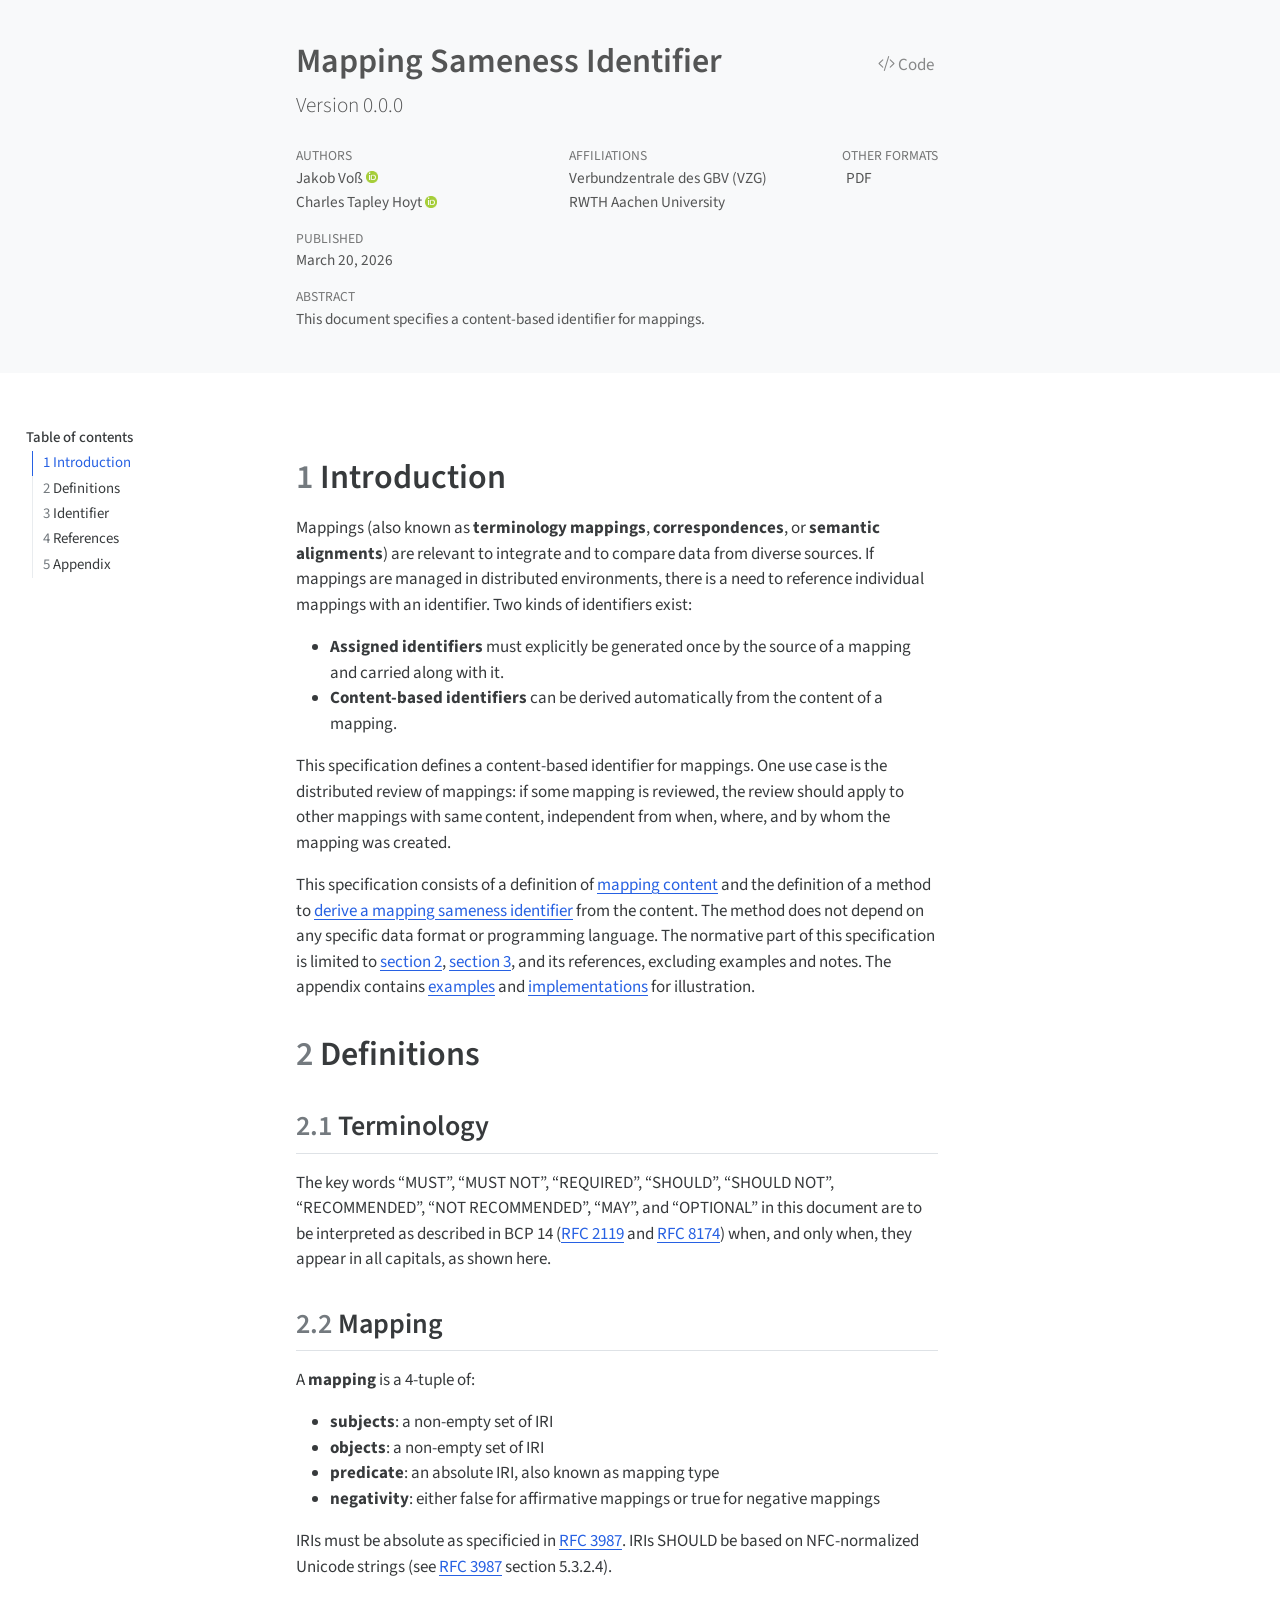
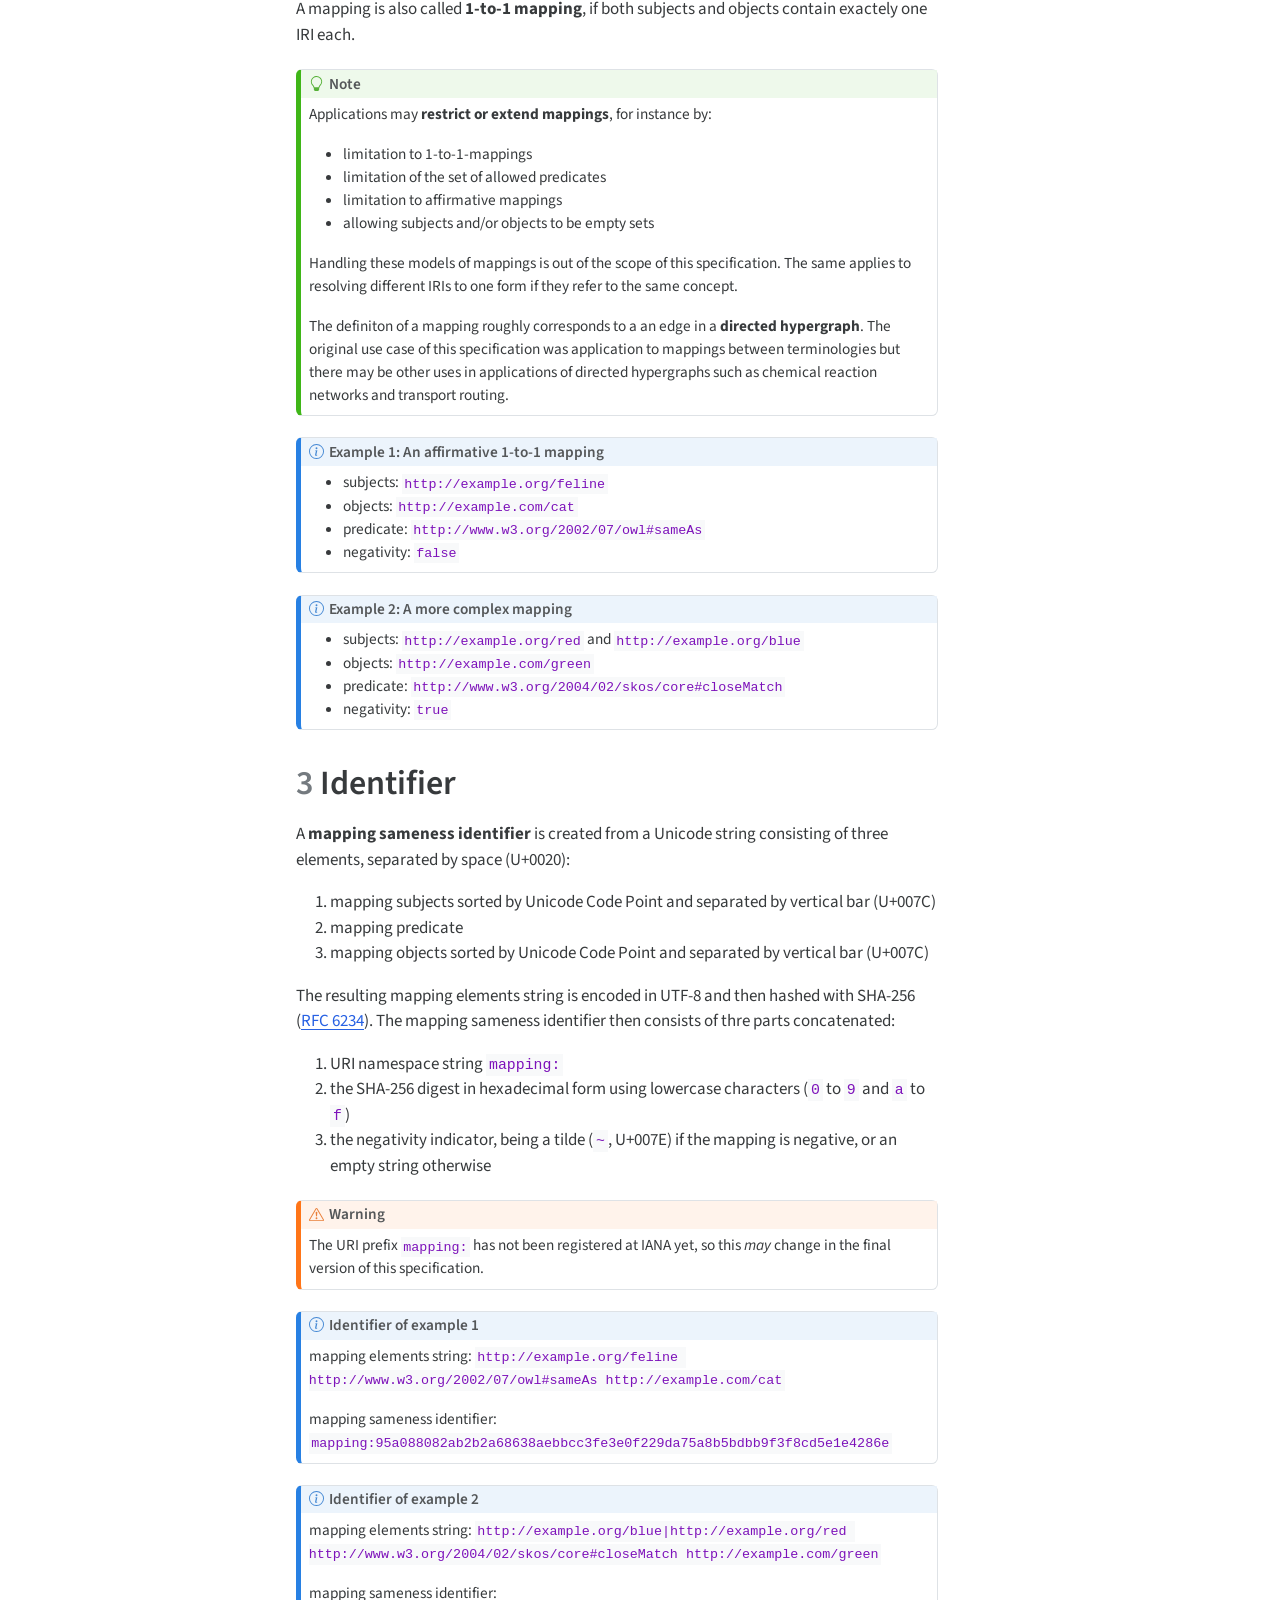
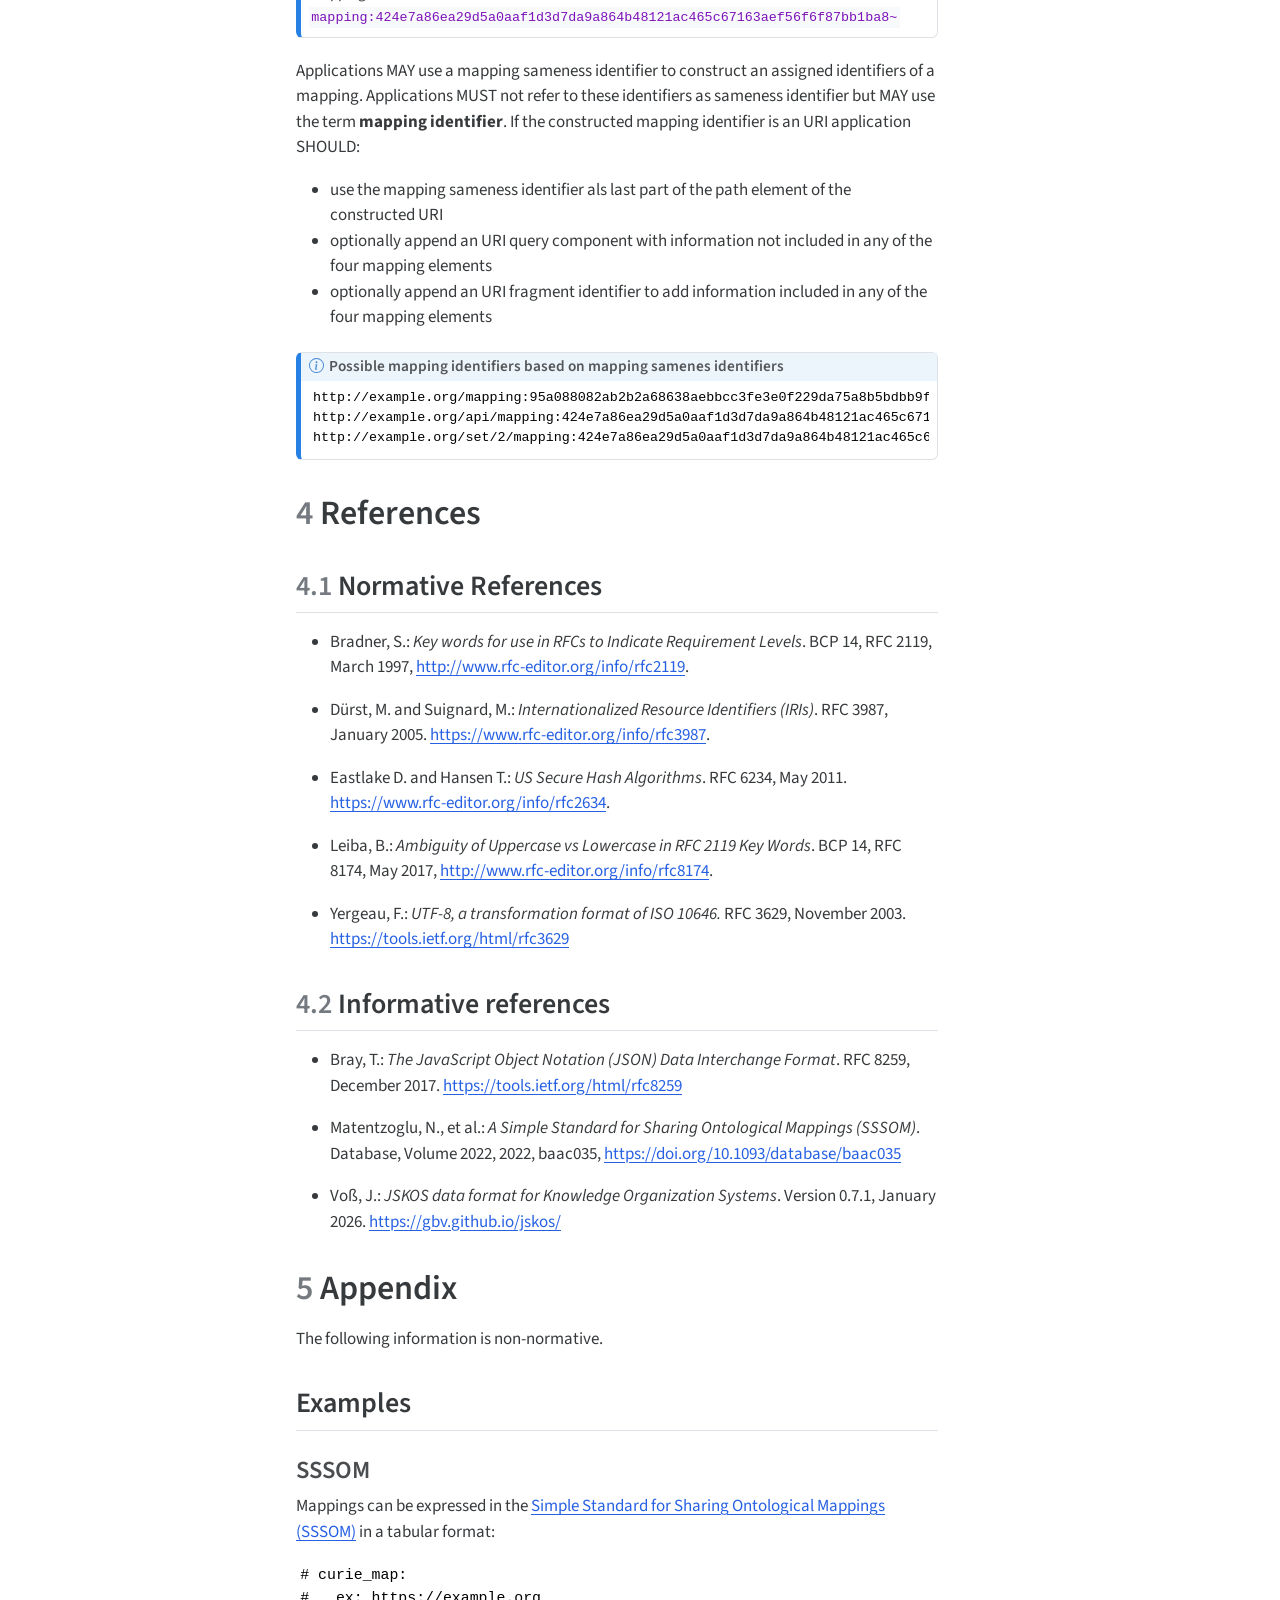
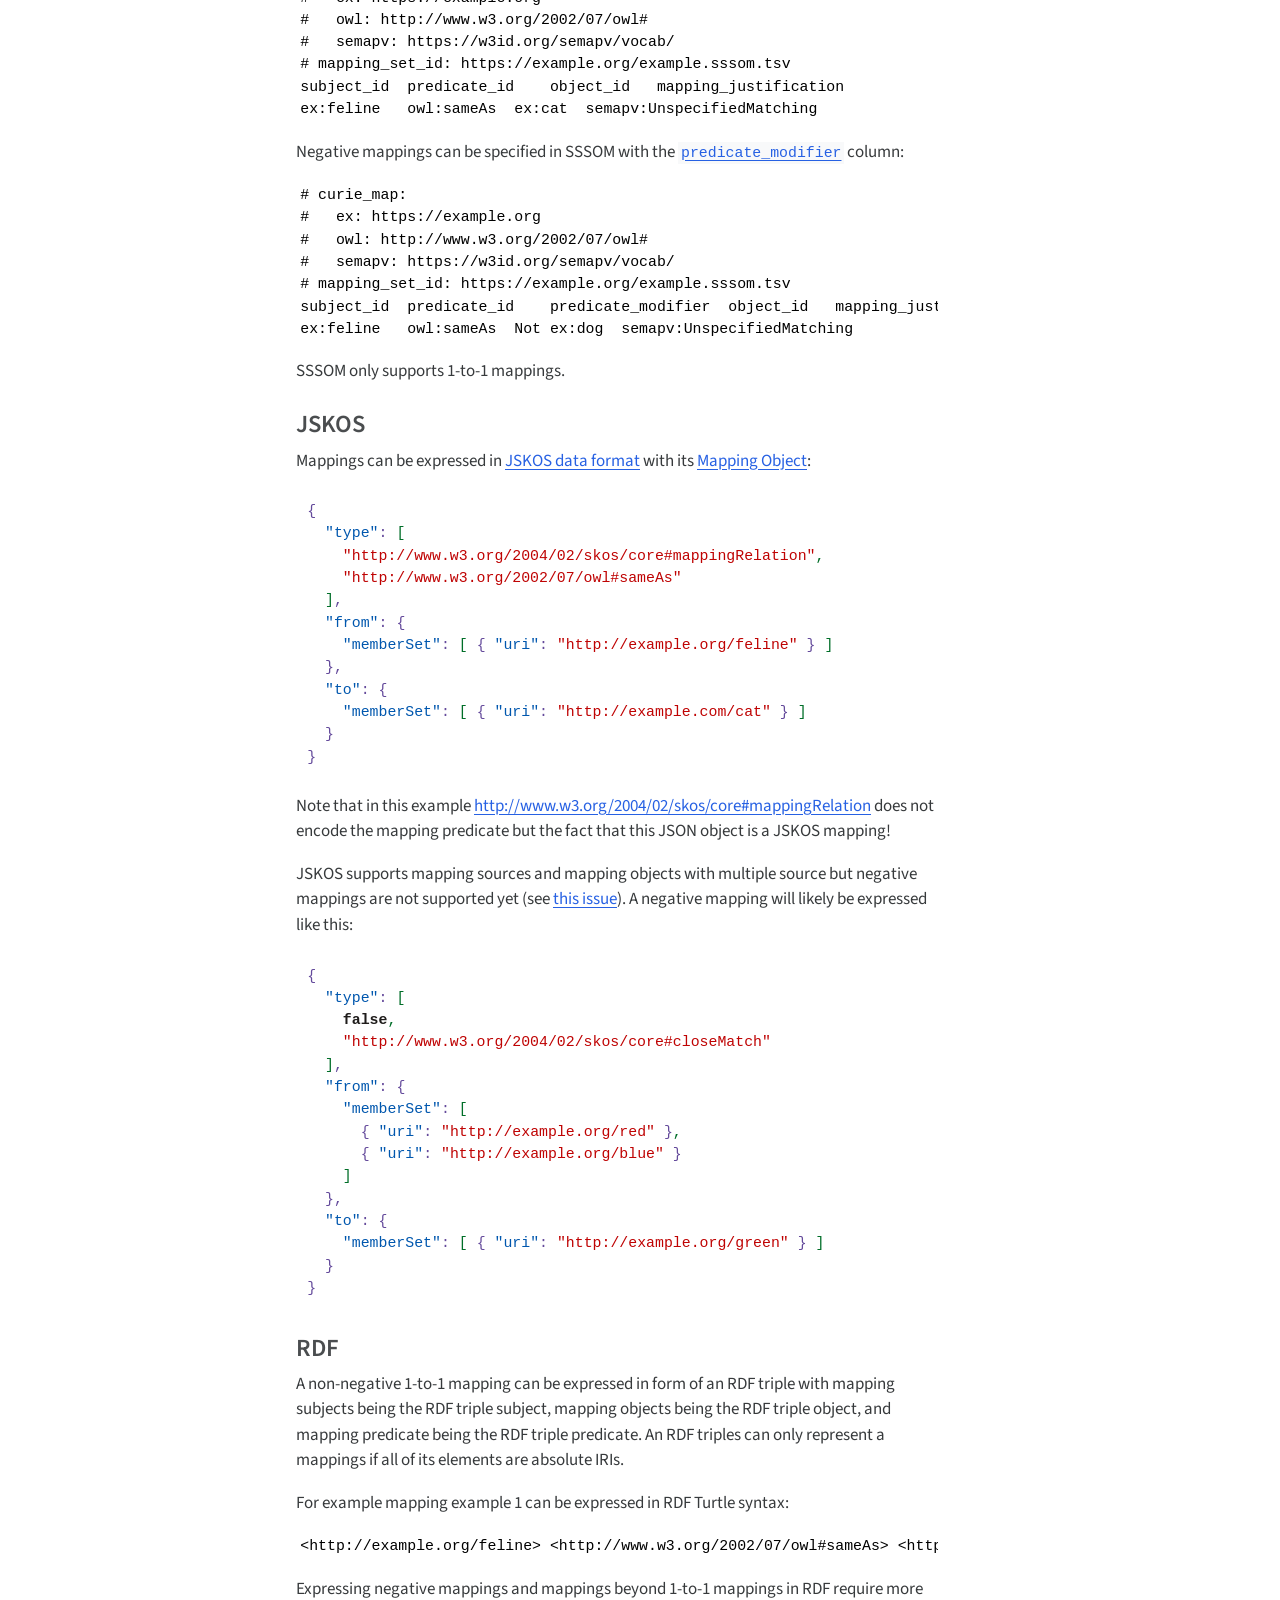
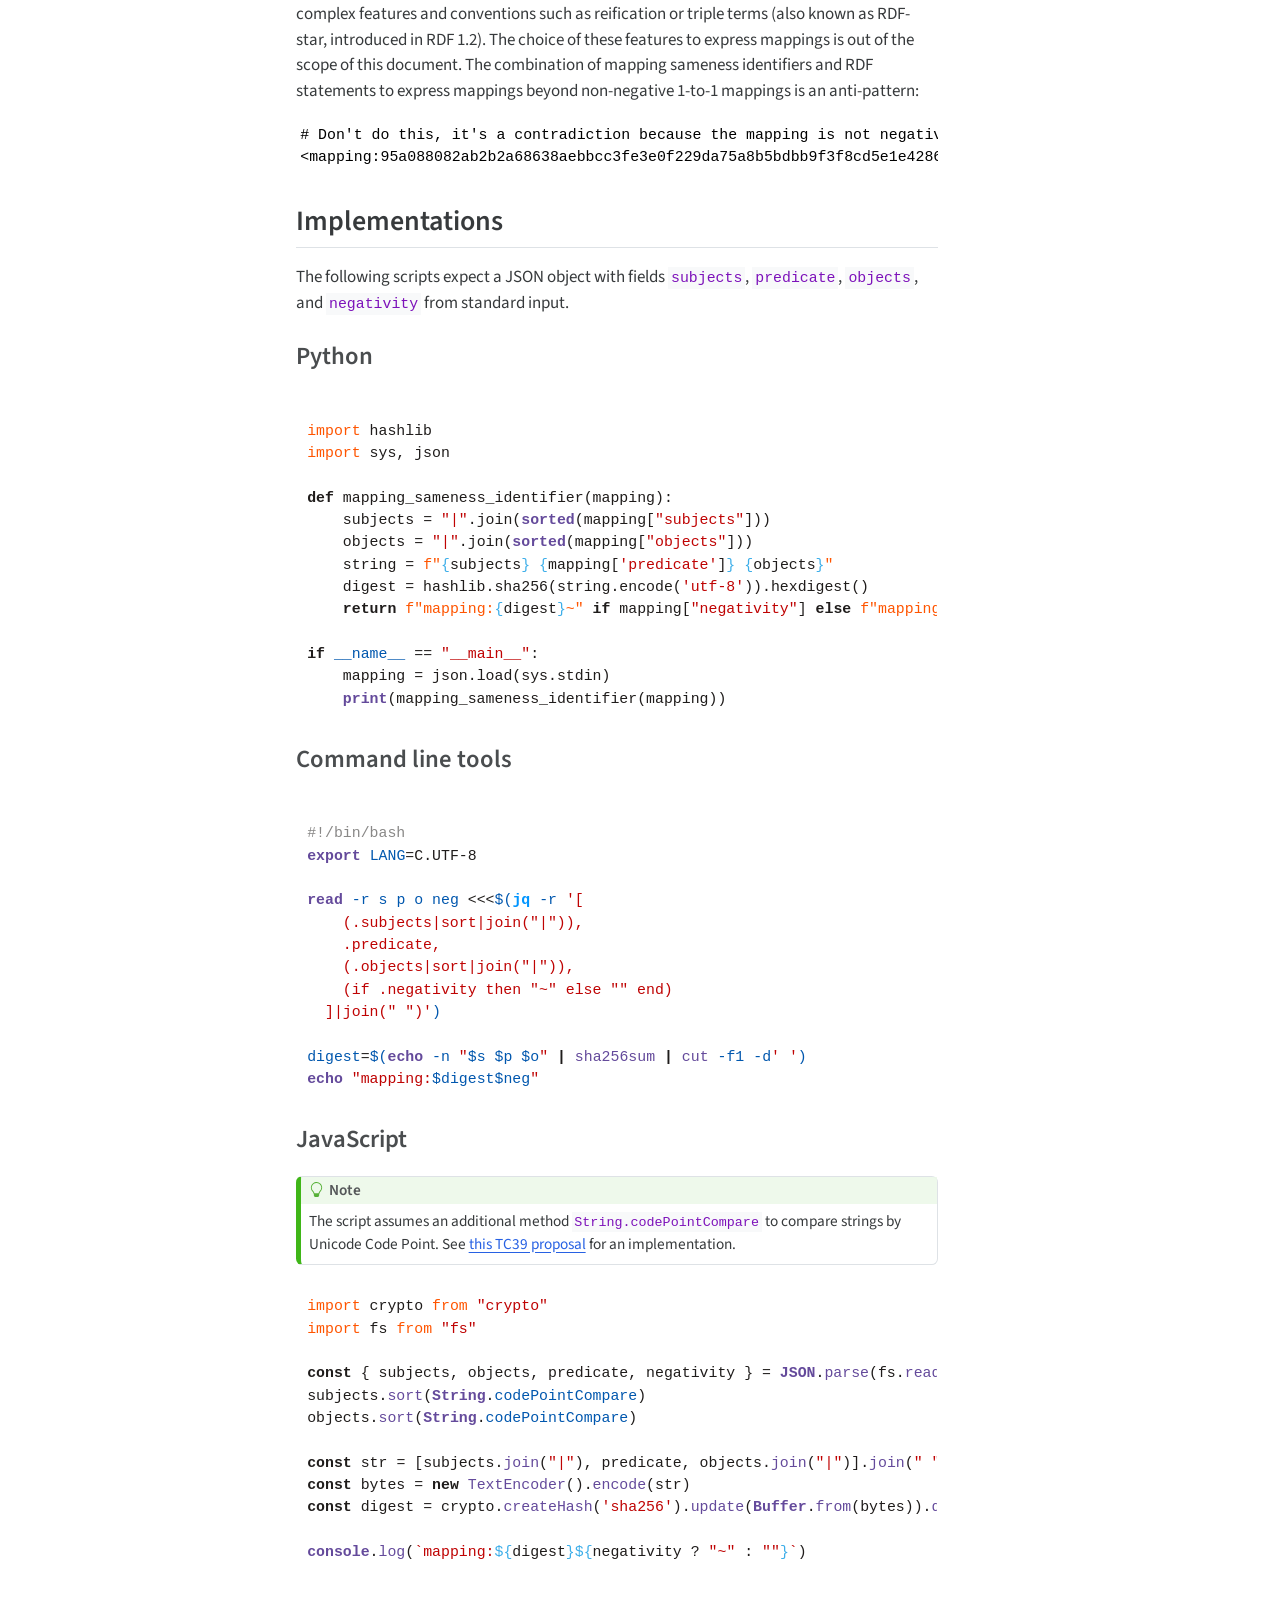
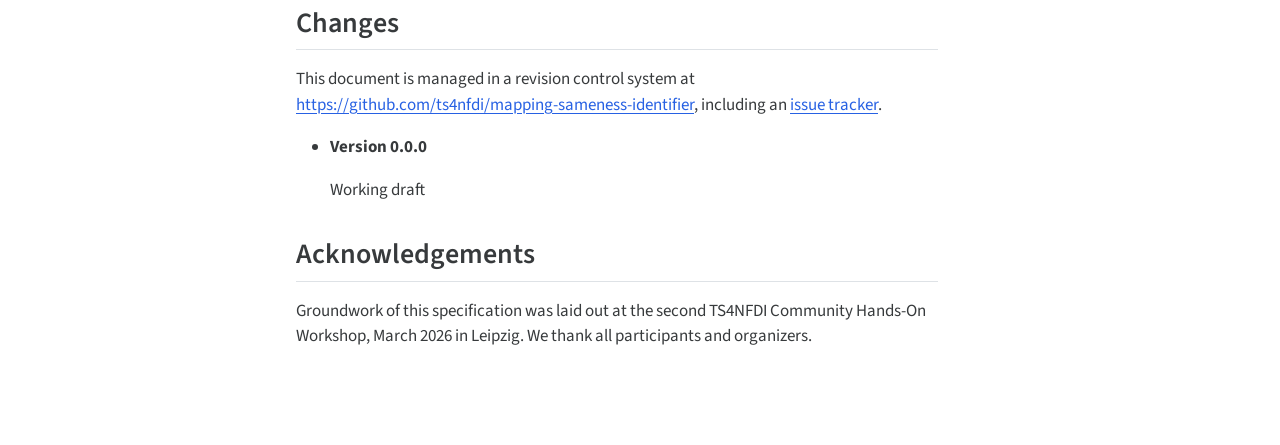
==== commit e577c2d1: "Add section an extened mapping identifiers" ====
--- a/docs/index.html
+++ b/docs/index.html
@@ -2,11 +2,11 @@
 <html xmlns="http://www.w3.org/1999/xhtml" lang="en" xml:lang="en"><head>
 
 <meta charset="utf-8">
-<meta name="generator" content="quarto-1.8.26">
+<meta name="generator" content="quarto-1.5.44">
 
 <meta name="viewport" content="width=device-width, initial-scale=1.0, user-scalable=yes">
 
-<meta name="dcterms.date" content="2026-03-19">
+<meta name="dcterms.date" content="2026-03-20">
 
 <title>Mapping Sameness Identifier</title>
 <style>
@@ -22,9 +22,8 @@
   vertical-align: middle;
 }
 /* CSS for syntax highlighting */
-html { -webkit-text-size-adjust: 100%; }
 pre > code.sourceCode { white-space: pre; position: relative; }
-pre > code.sourceCode > span { display: inline-block; line-height: 1.25; }
+pre > code.sourceCode > span { line-height: 1.25; }
 pre > code.sourceCode > span:empty { height: 1.2em; }
 .sourceCode { overflow: visible; }
 code.sourceCode > span { color: inherit; text-decoration: inherit; }
@@ -35,7 +34,7 @@
 }
 @media print {
 pre > code.sourceCode { white-space: pre-wrap; }
-pre > code.sourceCode > span { text-indent: -5em; padding-left: 5em; }
+pre > code.sourceCode > span { display: inline-block; text-indent: -5em; padding-left: 5em; }
 }
 pre.numberSource code
   { counter-reset: source-line 0; }
@@ -60,17 +59,15 @@
 
 
 <script src="site_libs/clipboard/clipboard.min.js"></script>
-<script src="site_libs/quarto-html/quarto.js" type="module"></script>
-<script src="site_libs/quarto-html/tabsets/tabsets.js" type="module"></script>
-<script src="site_libs/quarto-html/axe/axe-check.js" type="module"></script>
+<script src="site_libs/quarto-html/quarto.js"></script>
 <script src="site_libs/quarto-html/popper.min.js"></script>
 <script src="site_libs/quarto-html/tippy.umd.min.js"></script>
 <script src="site_libs/quarto-html/anchor.min.js"></script>
 <link href="site_libs/quarto-html/tippy.css" rel="stylesheet">
-<link href="site_libs/quarto-html/quarto-syntax-highlighting-5a65f6d6a6cb2564d1aec56f7fed0acc.css" rel="stylesheet" id="quarto-text-highlighting-styles">
+<link href="site_libs/quarto-html/quarto-syntax-highlighting.css" rel="stylesheet" id="quarto-text-highlighting-styles">
 <script src="site_libs/bootstrap/bootstrap.min.js"></script>
 <link href="site_libs/bootstrap/bootstrap-icons.css" rel="stylesheet">
-<link href="site_libs/bootstrap/bootstrap-1669027bc8193111335a1c5e4244fe4b.min.css" rel="stylesheet" append-hash="true" id="quarto-bootstrap" data-mode="light">
+<link href="site_libs/bootstrap/bootstrap.min.css" rel="stylesheet" id="quarto-bootstrap" data-mode="light">
 
 
 <link rel="stylesheet" href="style.css">
@@ -79,14 +76,14 @@
 ">
 <meta name="citation_author" content="Jakob Voß">
 <meta name="citation_author" content="Charles Tapley Hoyt">
-<meta name="citation_publication_date" content="2026-03-19">
-<meta name="citation_cover_date" content="2026-03-19">
+<meta name="citation_publication_date" content="2026-03-20">
+<meta name="citation_cover_date" content="2026-03-20">
 <meta name="citation_year" content="2026">
-<meta name="citation_online_date" content="2026-03-19">
+<meta name="citation_online_date" content="2026-03-20">
 <meta name="citation_language" content="en">
 </head>
 
-<body class="quarto-light">
+<body>
 
 <header id="title-block-header" class="quarto-title-block default toc-left page-columns page-full">
   <div class="quarto-title-banner page-columns page-full">
@@ -126,7 +123,7 @@
                 <div>
             <div class="quarto-title-meta-heading">Published</div>
             <div class="quarto-title-meta-contents">
-              <p class="date">March 19, 2026</p>
+              <p class="date">March 20, 2026</p>
             </div>
           </div>
           
@@ -227,7 +224,7 @@
 <i class="callout-icon"></i>
 </div>
 <div class="callout-title-container flex-fill">
-<span class="screen-reader-only">Tip</span>Note
+Note
 </div>
 </div>
 <div class="callout-body-container callout-body">
@@ -248,7 +245,7 @@
 <i class="callout-icon"></i>
 </div>
 <div class="callout-title-container flex-fill">
-<span class="screen-reader-only">Note</span>Example 1: An affirmative 1-to-1 mapping
+Example 1: An affirmative 1-to-1 mapping
 </div>
 </div>
 <div class="callout-body-container callout-body">
@@ -266,7 +263,7 @@
 <i class="callout-icon"></i>
 </div>
 <div class="callout-title-container flex-fill">
-<span class="screen-reader-only">Note</span>Example 2: A more complex mapping
+Example 2: A more complex mapping
 </div>
 </div>
 <div class="callout-body-container callout-body">
@@ -288,8 +285,12 @@
 <li>mapping predicate</li>
 <li>mapping objects sorted by Unicode Code Point and separated by vertical bar (U+007C)</li>
 </ol>
-<p>The resulting string is encoded in UTF-8, then hashed with SHA-256 (<a href="https://tools.ietf.org/html/rfc6234">RFC 6234</a>), and the digest is serialized in hexadecimal form with lowercase letters. A tilde (<code>~</code>, U+007E) is prepended if the mapping is negative.</p>
-<p>To use a mapping sameness identifier as IRI, the generated string is appended to URI namespace string <code>mapping:</code>.</p>
+<p>The resulting mapping elements string is encoded in UTF-8 and then hashed with SHA-256 (<a href="https://tools.ietf.org/html/rfc6234">RFC 6234</a>). The mapping sameness identifier then consists of thre parts concatenated:</p>
+<ol type="1">
+<li>URI namespace string <code>mapping:</code></li>
+<li>the SHA-256 digest in hexadecimal form using lowercase characters (<code>0</code> to <code>9</code> and <code>a</code> to <code>f</code>)</li>
+<li>the negativity indicator, being a tilde (<code>~</code>, U+007E) if the mapping is negative, or an empty string otherwise</li>
+</ol>
 <div class="callout callout-style-default callout-warning callout-titled">
 <div class="callout-header d-flex align-content-center">
 <div class="callout-icon-container">
@@ -300,7 +301,7 @@
 </div>
 </div>
 <div class="callout-body-container callout-body">
-<p>The URI prefix <code>mapping:</code> has not been registered at IANA yet, so this may change.</p>
+<p>The URI prefix <code>mapping:</code> has not been registered at IANA yet, so this <em>may</em> change in the final version of this specification.</p>
 </div>
 </div>
 <div class="callout callout-style-default callout-note callout-titled" title="Identifier of example 1">
@@ -309,12 +310,12 @@
 <i class="callout-icon"></i>
 </div>
 <div class="callout-title-container flex-fill">
-<span class="screen-reader-only">Note</span>Identifier of example 1
+Identifier of example 1
 </div>
 </div>
 <div class="callout-body-container callout-body">
-<p>The string is <code>http://example.org/feline http://www.w3.org/2002/07/owl#sameAs http://example.com/cat</code>.</p>
-<p>The mapping sameness identifier is <code>mapping:95a088082ab2b2a68638aebbcc3fe3e0f229da75a8b5bdbb9f3f8cd5e1e4286e</code>.</p>
+<p>mapping elements string: <code>http://example.org/feline http://www.w3.org/2002/07/owl#sameAs http://example.com/cat</code></p>
+<p>mapping sameness identifier: <code>mapping:95a088082ab2b2a68638aebbcc3fe3e0f229da75a8b5bdbb9f3f8cd5e1e4286e</code></p>
 </div>
 </div>
 <div class="callout callout-style-default callout-note callout-titled" title="Identifier of example 2">
@@ -323,12 +324,33 @@
 <i class="callout-icon"></i>
 </div>
 <div class="callout-title-container flex-fill">
-<span class="screen-reader-only">Note</span>Identifier of example 2
+Identifier of example 2
 </div>
 </div>
 <div class="callout-body-container callout-body">
-<p>The string is <code>http://example.org/blue|http://example.org/red http://www.w3.org/2004/02/skos/core#closeMatch http://example.com/green</code>.</p>
-<p>The mapping sameness identifier is <code>mapping:~424e7a86ea29d5a0aaf1d3d7da9a864b48121ac465c67163aef56f6f87bb1ba8</code> .</p>
+<p>mapping elements string: <code>http://example.org/blue|http://example.org/red http://www.w3.org/2004/02/skos/core#closeMatch http://example.com/green</code></p>
+<p>mapping sameness identifier: <code>mapping:424e7a86ea29d5a0aaf1d3d7da9a864b48121ac465c67163aef56f6f87bb1ba8~</code></p>
+</div>
+</div>
+<p>Applications MAY use a mapping sameness identifier to construct an assigned identifiers of a mapping. Applications MUST not refer to these identifiers as sameness identifier but MAY use the term <strong>mapping identifier</strong>. If the constructed mapping identifier is an URI application SHOULD:</p>
+<ul>
+<li>use the mapping sameness identifier als last part of the path element of the constructed URI</li>
+<li>optionally append an URI query component with information not included in any of the four mapping elements</li>
+<li>optionally append an URI fragment identifier to add information included in any of the four mapping elements</li>
+</ul>
+<div class="callout callout-style-default callout-note callout-titled" title="Possible mapping identifiers based on mapping samenes identifiers">
+<div class="callout-header d-flex align-content-center">
+<div class="callout-icon-container">
+<i class="callout-icon"></i>
+</div>
+<div class="callout-title-container flex-fill">
+Possible mapping identifiers based on mapping samenes identifiers
+</div>
+</div>
+<div class="callout-body-container callout-body">
+<pre><code>http://example.org/mapping:95a088082ab2b2a68638aebbcc3fe3e0f229da75a8b5bdbb9f3f8cd5e1e4286e?reviewed=true
+http://example.org/api/mapping:424e7a86ea29d5a0aaf1d3d7da9a864b48121ac465c67163aef56f6f87bb1ba8~#skos:closeMatch
+http://example.org/set/2/mapping:424e7a86ea29d5a0aaf1d3d7da9a864b48121ac465c67163aef56f6f87bb1ba8</code></pre>
 </div>
 </div>
 </section>
@@ -381,35 +403,35 @@
 <section id="jskos" class="level3 unnumbered">
 <h3 class="unnumbered anchored" data-anchor-id="jskos">JSKOS</h3>
 <p>Mappings can be expressed in <a href="https://gbv.github.io/jskos/">JSKOS data format</a> with its <a href="https://gbv.github.io/jskos/#mapping">Mapping Object</a>:</p>
-<div class="code-copy-outer-scaffold"><div class="sourceCode" id="cb3"><pre class="sourceCode json code-with-copy"><code class="sourceCode json"><span id="cb3-1"><a href="#cb3-1" aria-hidden="true" tabindex="-1"></a><span class="fu">{</span></span>
-<span id="cb3-2"><a href="#cb3-2" aria-hidden="true" tabindex="-1"></a>  <span class="dt">"type"</span><span class="fu">:</span> <span class="ot">[</span></span>
-<span id="cb3-3"><a href="#cb3-3" aria-hidden="true" tabindex="-1"></a>    <span class="st">"http://www.w3.org/2004/02/skos/core#mappingRelation"</span><span class="ot">,</span></span>
-<span id="cb3-4"><a href="#cb3-4" aria-hidden="true" tabindex="-1"></a>    <span class="st">"http://www.w3.org/2002/07/owl#sameAs"</span></span>
-<span id="cb3-5"><a href="#cb3-5" aria-hidden="true" tabindex="-1"></a>  <span class="ot">]</span><span class="fu">,</span></span>
-<span id="cb3-6"><a href="#cb3-6" aria-hidden="true" tabindex="-1"></a>  <span class="dt">"from"</span><span class="fu">:</span> <span class="fu">{</span></span>
-<span id="cb3-7"><a href="#cb3-7" aria-hidden="true" tabindex="-1"></a>    <span class="dt">"memberSet"</span><span class="fu">:</span> <span class="ot">[</span> <span class="fu">{</span> <span class="dt">"uri"</span><span class="fu">:</span> <span class="st">"http://example.org/feline"</span> <span class="fu">}</span> <span class="ot">]</span></span>
-<span id="cb3-8"><a href="#cb3-8" aria-hidden="true" tabindex="-1"></a>  <span class="fu">},</span></span>
-<span id="cb3-9"><a href="#cb3-9" aria-hidden="true" tabindex="-1"></a>  <span class="dt">"to"</span><span class="fu">:</span> <span class="fu">{</span></span>
-<span id="cb3-10"><a href="#cb3-10" aria-hidden="true" tabindex="-1"></a>    <span class="dt">"memberSet"</span><span class="fu">:</span> <span class="ot">[</span> <span class="fu">{</span> <span class="dt">"uri"</span><span class="fu">:</span> <span class="st">"http://example.com/cat"</span> <span class="fu">}</span> <span class="ot">]</span></span>
-<span id="cb3-11"><a href="#cb3-11" aria-hidden="true" tabindex="-1"></a>  <span class="fu">}</span></span>
-<span id="cb3-12"><a href="#cb3-12" aria-hidden="true" tabindex="-1"></a><span class="fu">}</span></span></code></pre></div><button title="Copy to Clipboard" class="code-copy-button"><i class="bi"></i></button></div>
+<div class="sourceCode" id="cb4"><pre class="sourceCode json code-with-copy"><code class="sourceCode json"><span id="cb4-1"><a href="#cb4-1" aria-hidden="true" tabindex="-1"></a><span class="fu">{</span></span>
+<span id="cb4-2"><a href="#cb4-2" aria-hidden="true" tabindex="-1"></a>  <span class="dt">"type"</span><span class="fu">:</span> <span class="ot">[</span></span>
+<span id="cb4-3"><a href="#cb4-3" aria-hidden="true" tabindex="-1"></a>    <span class="st">"http://www.w3.org/2004/02/skos/core#mappingRelation"</span><span class="ot">,</span></span>
+<span id="cb4-4"><a href="#cb4-4" aria-hidden="true" tabindex="-1"></a>    <span class="st">"http://www.w3.org/2002/07/owl#sameAs"</span></span>
+<span id="cb4-5"><a href="#cb4-5" aria-hidden="true" tabindex="-1"></a>  <span class="ot">]</span><span class="fu">,</span></span>
+<span id="cb4-6"><a href="#cb4-6" aria-hidden="true" tabindex="-1"></a>  <span class="dt">"from"</span><span class="fu">:</span> <span class="fu">{</span></span>
+<span id="cb4-7"><a href="#cb4-7" aria-hidden="true" tabindex="-1"></a>    <span class="dt">"memberSet"</span><span class="fu">:</span> <span class="ot">[</span> <span class="fu">{</span> <span class="dt">"uri"</span><span class="fu">:</span> <span class="st">"http://example.org/feline"</span> <span class="fu">}</span> <span class="ot">]</span></span>
+<span id="cb4-8"><a href="#cb4-8" aria-hidden="true" tabindex="-1"></a>  <span class="fu">},</span></span>
+<span id="cb4-9"><a href="#cb4-9" aria-hidden="true" tabindex="-1"></a>  <span class="dt">"to"</span><span class="fu">:</span> <span class="fu">{</span></span>
+<span id="cb4-10"><a href="#cb4-10" aria-hidden="true" tabindex="-1"></a>    <span class="dt">"memberSet"</span><span class="fu">:</span> <span class="ot">[</span> <span class="fu">{</span> <span class="dt">"uri"</span><span class="fu">:</span> <span class="st">"http://example.com/cat"</span> <span class="fu">}</span> <span class="ot">]</span></span>
+<span id="cb4-11"><a href="#cb4-11" aria-hidden="true" tabindex="-1"></a>  <span class="fu">}</span></span>
+<span id="cb4-12"><a href="#cb4-12" aria-hidden="true" tabindex="-1"></a><span class="fu">}</span></span></code><button title="Copy to Clipboard" class="code-copy-button"><i class="bi"></i></button></pre></div>
 <p>Note that in this example <a href="http://www.w3.org/2004/02/skos/core#mappingRelation" class="uri">http://www.w3.org/2004/02/skos/core#mappingRelation</a> does not encode the mapping predicate but the fact that this JSON object is a JSKOS mapping!</p>
 <p>JSKOS supports mapping sources and mapping objects with multiple source but negative mappings are not supported yet (see <a href="https://github.com/gbv/jskos/issues/173">this issue</a>). A negative mapping will likely be expressed like this:</p>
-<div class="code-copy-outer-scaffold"><div class="sourceCode" id="cb4"><pre class="sourceCode json code-with-copy"><code class="sourceCode json"><span id="cb4-1"><a href="#cb4-1" aria-hidden="true" tabindex="-1"></a><span class="fu">{</span></span>
-<span id="cb4-2"><a href="#cb4-2" aria-hidden="true" tabindex="-1"></a>  <span class="dt">"type"</span><span class="fu">:</span> <span class="ot">[</span></span>
-<span id="cb4-3"><a href="#cb4-3" aria-hidden="true" tabindex="-1"></a>    <span class="kw">false</span><span class="ot">,</span></span>
-<span id="cb4-4"><a href="#cb4-4" aria-hidden="true" tabindex="-1"></a>    <span class="st">"http://www.w3.org/2004/02/skos/core#closeMatch"</span></span>
-<span id="cb4-5"><a href="#cb4-5" aria-hidden="true" tabindex="-1"></a>  <span class="ot">]</span><span class="fu">,</span></span>
-<span id="cb4-6"><a href="#cb4-6" aria-hidden="true" tabindex="-1"></a>  <span class="dt">"from"</span><span class="fu">:</span> <span class="fu">{</span></span>
-<span id="cb4-7"><a href="#cb4-7" aria-hidden="true" tabindex="-1"></a>    <span class="dt">"memberSet"</span><span class="fu">:</span> <span class="ot">[</span> </span>
-<span id="cb4-8"><a href="#cb4-8" aria-hidden="true" tabindex="-1"></a>      <span class="fu">{</span> <span class="dt">"uri"</span><span class="fu">:</span> <span class="st">"http://example.org/red"</span> <span class="fu">}</span><span class="ot">,</span></span>
-<span id="cb4-9"><a href="#cb4-9" aria-hidden="true" tabindex="-1"></a>      <span class="fu">{</span> <span class="dt">"uri"</span><span class="fu">:</span> <span class="st">"http://example.org/blue"</span> <span class="fu">}</span></span>
-<span id="cb4-10"><a href="#cb4-10" aria-hidden="true" tabindex="-1"></a>    <span class="ot">]</span></span>
-<span id="cb4-11"><a href="#cb4-11" aria-hidden="true" tabindex="-1"></a>  <span class="fu">},</span></span>
-<span id="cb4-12"><a href="#cb4-12" aria-hidden="true" tabindex="-1"></a>  <span class="dt">"to"</span><span class="fu">:</span> <span class="fu">{</span></span>
-<span id="cb4-13"><a href="#cb4-13" aria-hidden="true" tabindex="-1"></a>    <span class="dt">"memberSet"</span><span class="fu">:</span> <span class="ot">[</span> <span class="fu">{</span> <span class="dt">"uri"</span><span class="fu">:</span> <span class="st">"http://example.org/green"</span> <span class="fu">}</span> <span class="ot">]</span></span>
-<span id="cb4-14"><a href="#cb4-14" aria-hidden="true" tabindex="-1"></a>  <span class="fu">}</span></span>
-<span id="cb4-15"><a href="#cb4-15" aria-hidden="true" tabindex="-1"></a><span class="fu">}</span></span></code></pre></div><button title="Copy to Clipboard" class="code-copy-button"><i class="bi"></i></button></div>
+<div class="sourceCode" id="cb5"><pre class="sourceCode json code-with-copy"><code class="sourceCode json"><span id="cb5-1"><a href="#cb5-1" aria-hidden="true" tabindex="-1"></a><span class="fu">{</span></span>
+<span id="cb5-2"><a href="#cb5-2" aria-hidden="true" tabindex="-1"></a>  <span class="dt">"type"</span><span class="fu">:</span> <span class="ot">[</span></span>
+<span id="cb5-3"><a href="#cb5-3" aria-hidden="true" tabindex="-1"></a>    <span class="kw">false</span><span class="ot">,</span></span>
+<span id="cb5-4"><a href="#cb5-4" aria-hidden="true" tabindex="-1"></a>    <span class="st">"http://www.w3.org/2004/02/skos/core#closeMatch"</span></span>
+<span id="cb5-5"><a href="#cb5-5" aria-hidden="true" tabindex="-1"></a>  <span class="ot">]</span><span class="fu">,</span></span>
+<span id="cb5-6"><a href="#cb5-6" aria-hidden="true" tabindex="-1"></a>  <span class="dt">"from"</span><span class="fu">:</span> <span class="fu">{</span></span>
+<span id="cb5-7"><a href="#cb5-7" aria-hidden="true" tabindex="-1"></a>    <span class="dt">"memberSet"</span><span class="fu">:</span> <span class="ot">[</span> </span>
+<span id="cb5-8"><a href="#cb5-8" aria-hidden="true" tabindex="-1"></a>      <span class="fu">{</span> <span class="dt">"uri"</span><span class="fu">:</span> <span class="st">"http://example.org/red"</span> <span class="fu">}</span><span class="ot">,</span></span>
+<span id="cb5-9"><a href="#cb5-9" aria-hidden="true" tabindex="-1"></a>      <span class="fu">{</span> <span class="dt">"uri"</span><span class="fu">:</span> <span class="st">"http://example.org/blue"</span> <span class="fu">}</span></span>
+<span id="cb5-10"><a href="#cb5-10" aria-hidden="true" tabindex="-1"></a>    <span class="ot">]</span></span>
+<span id="cb5-11"><a href="#cb5-11" aria-hidden="true" tabindex="-1"></a>  <span class="fu">},</span></span>
+<span id="cb5-12"><a href="#cb5-12" aria-hidden="true" tabindex="-1"></a>  <span class="dt">"to"</span><span class="fu">:</span> <span class="fu">{</span></span>
+<span id="cb5-13"><a href="#cb5-13" aria-hidden="true" tabindex="-1"></a>    <span class="dt">"memberSet"</span><span class="fu">:</span> <span class="ot">[</span> <span class="fu">{</span> <span class="dt">"uri"</span><span class="fu">:</span> <span class="st">"http://example.org/green"</span> <span class="fu">}</span> <span class="ot">]</span></span>
+<span id="cb5-14"><a href="#cb5-14" aria-hidden="true" tabindex="-1"></a>  <span class="fu">}</span></span>
+<span id="cb5-15"><a href="#cb5-15" aria-hidden="true" tabindex="-1"></a><span class="fu">}</span></span></code><button title="Copy to Clipboard" class="code-copy-button"><i class="bi"></i></button></pre></div>
 </section>
 <section id="rdf" class="level3 unnumbered">
 <h3 class="unnumbered anchored" data-anchor-id="rdf">RDF</h3>
@@ -426,34 +448,38 @@
 <p>The following scripts expect a JSON object with fields <code>subjects</code>, <code>predicate</code>, <code>objects</code>, and <code>negativity</code> from standard input.</p>
 <section id="python" class="level3 unnumbered">
 <h3 class="unnumbered anchored" data-anchor-id="python">Python</h3>
-<div class="code-copy-outer-scaffold"><div class="sourceCode" id="cb7"><pre class="sourceCode python code-with-copy"><code class="sourceCode python"><span id="cb7-1"><a href="#cb7-1" aria-hidden="true" tabindex="-1"></a><span class="im">import</span> hashlib</span>
-<span id="cb7-2"><a href="#cb7-2" aria-hidden="true" tabindex="-1"></a><span class="im">import</span> sys, json</span>
-<span id="cb7-3"><a href="#cb7-3" aria-hidden="true" tabindex="-1"></a></span>
-<span id="cb7-4"><a href="#cb7-4" aria-hidden="true" tabindex="-1"></a><span class="kw">def</span> mapping_sameness_identifier(mapping):</span>
-<span id="cb7-5"><a href="#cb7-5" aria-hidden="true" tabindex="-1"></a>    subjects <span class="op">=</span> <span class="st">"|"</span>.join(<span class="bu">sorted</span>(mapping[<span class="st">"subjects"</span>]))</span>
-<span id="cb7-6"><a href="#cb7-6" aria-hidden="true" tabindex="-1"></a>    objects <span class="op">=</span> <span class="st">"|"</span>.join(<span class="bu">sorted</span>(mapping[<span class="st">"objects"</span>]))</span>
-<span id="cb7-7"><a href="#cb7-7" aria-hidden="true" tabindex="-1"></a>    string <span class="op">=</span> <span class="ss">f"</span><span class="sc">{</span>subjects<span class="sc">}</span><span class="ss"> </span><span class="sc">{</span>mapping[<span class="st">'predicate'</span>]<span class="sc">}</span><span class="ss"> </span><span class="sc">{</span>objects<span class="sc">}</span><span class="ss">"</span></span>
-<span id="cb7-8"><a href="#cb7-8" aria-hidden="true" tabindex="-1"></a>    digest <span class="op">=</span> hashlib.sha256(string.encode(<span class="st">'utf-8'</span>)).hexdigest()</span>
-<span id="cb7-9"><a href="#cb7-9" aria-hidden="true" tabindex="-1"></a>    <span class="cf">return</span> <span class="ss">f"mapping:~</span><span class="sc">{</span>digest<span class="sc">}</span><span class="ss">"</span> <span class="cf">if</span> mapping[<span class="st">"negativity"</span>] <span class="cf">else</span> <span class="ss">f"mapping:</span><span class="sc">{</span>digest<span class="sc">}</span><span class="ss">"</span></span>
-<span id="cb7-10"><a href="#cb7-10" aria-hidden="true" tabindex="-1"></a></span>
-<span id="cb7-11"><a href="#cb7-11" aria-hidden="true" tabindex="-1"></a><span class="cf">if</span> <span class="va">__name__</span> <span class="op">==</span> <span class="st">"__main__"</span>:</span>
-<span id="cb7-12"><a href="#cb7-12" aria-hidden="true" tabindex="-1"></a>    mapping <span class="op">=</span> json.load(sys.stdin)</span>
-<span id="cb7-13"><a href="#cb7-13" aria-hidden="true" tabindex="-1"></a>    <span class="bu">print</span>(mapping_sameness_identifier(mapping))</span></code></pre></div><button title="Copy to Clipboard" class="code-copy-button"><i class="bi"></i></button></div>
+<div class="sourceCode" id="cb8"><pre class="sourceCode python code-with-copy"><code class="sourceCode python"><span id="cb8-1"><a href="#cb8-1" aria-hidden="true" tabindex="-1"></a></span>
+<span id="cb8-2"><a href="#cb8-2" aria-hidden="true" tabindex="-1"></a><span class="im">import</span> hashlib</span>
+<span id="cb8-3"><a href="#cb8-3" aria-hidden="true" tabindex="-1"></a><span class="im">import</span> sys, json</span>
+<span id="cb8-4"><a href="#cb8-4" aria-hidden="true" tabindex="-1"></a></span>
+<span id="cb8-5"><a href="#cb8-5" aria-hidden="true" tabindex="-1"></a><span class="kw">def</span> mapping_sameness_identifier(mapping):</span>
+<span id="cb8-6"><a href="#cb8-6" aria-hidden="true" tabindex="-1"></a>    subjects <span class="op">=</span> <span class="st">"|"</span>.join(<span class="bu">sorted</span>(mapping[<span class="st">"subjects"</span>]))</span>
+<span id="cb8-7"><a href="#cb8-7" aria-hidden="true" tabindex="-1"></a>    objects <span class="op">=</span> <span class="st">"|"</span>.join(<span class="bu">sorted</span>(mapping[<span class="st">"objects"</span>]))</span>
+<span id="cb8-8"><a href="#cb8-8" aria-hidden="true" tabindex="-1"></a>    string <span class="op">=</span> <span class="ss">f"</span><span class="sc">{</span>subjects<span class="sc">}</span><span class="ss"> </span><span class="sc">{</span>mapping[<span class="st">'predicate'</span>]<span class="sc">}</span><span class="ss"> </span><span class="sc">{</span>objects<span class="sc">}</span><span class="ss">"</span></span>
+<span id="cb8-9"><a href="#cb8-9" aria-hidden="true" tabindex="-1"></a>    digest <span class="op">=</span> hashlib.sha256(string.encode(<span class="st">'utf-8'</span>)).hexdigest()</span>
+<span id="cb8-10"><a href="#cb8-10" aria-hidden="true" tabindex="-1"></a>    <span class="cf">return</span> <span class="ss">f"mapping:</span><span class="sc">{</span>digest<span class="sc">}</span><span class="ss">~"</span> <span class="cf">if</span> mapping[<span class="st">"negativity"</span>] <span class="cf">else</span> <span class="ss">f"mapping:</span><span class="sc">{</span>digest<span class="sc">}</span><span class="ss">"</span></span>
+<span id="cb8-11"><a href="#cb8-11" aria-hidden="true" tabindex="-1"></a></span>
+<span id="cb8-12"><a href="#cb8-12" aria-hidden="true" tabindex="-1"></a><span class="cf">if</span> <span class="va">__name__</span> <span class="op">==</span> <span class="st">"__main__"</span>:</span>
+<span id="cb8-13"><a href="#cb8-13" aria-hidden="true" tabindex="-1"></a>    mapping <span class="op">=</span> json.load(sys.stdin)</span>
+<span id="cb8-14"><a href="#cb8-14" aria-hidden="true" tabindex="-1"></a>    <span class="bu">print</span>(mapping_sameness_identifier(mapping))</span>
+<span id="cb8-15"><a href="#cb8-15" aria-hidden="true" tabindex="-1"></a></span></code><button title="Copy to Clipboard" class="code-copy-button"><i class="bi"></i></button></pre></div>
 </section>
 <section id="command-line-tools" class="level3 unnumbered">
 <h3 class="unnumbered anchored" data-anchor-id="command-line-tools">Command line tools</h3>
-<div class="code-copy-outer-scaffold"><div class="sourceCode" id="cb8"><pre class="sourceCode sh code-with-copy"><code class="sourceCode bash"><span id="cb8-1"><a href="#cb8-1" aria-hidden="true" tabindex="-1"></a><span class="co">#!/bin/bash</span></span>
-<span id="cb8-2"><a href="#cb8-2" aria-hidden="true" tabindex="-1"></a><span class="bu">export</span> <span class="va">LANG</span><span class="op">=</span>C.UTF-8</span>
-<span id="cb8-3"><a href="#cb8-3" aria-hidden="true" tabindex="-1"></a></span>
-<span id="cb8-4"><a href="#cb8-4" aria-hidden="true" tabindex="-1"></a><span class="bu">read</span> <span class="at">-r</span> <span class="va">s</span> <span class="va">p</span> <span class="va">o</span> <span class="va">n</span> <span class="op">&lt;&lt;&lt;</span><span class="va">$(</span><span class="ex">jq</span> <span class="at">-r</span> <span class="st">'[</span></span>
-<span id="cb8-5"><a href="#cb8-5" aria-hidden="true" tabindex="-1"></a><span class="st">    (.subjects|sort|join("|")),</span></span>
-<span id="cb8-6"><a href="#cb8-6" aria-hidden="true" tabindex="-1"></a><span class="st">    .predicate,</span></span>
-<span id="cb8-7"><a href="#cb8-7" aria-hidden="true" tabindex="-1"></a><span class="st">    (.objects|sort|join("|")),</span></span>
-<span id="cb8-8"><a href="#cb8-8" aria-hidden="true" tabindex="-1"></a><span class="st">    (if .negativity then "~" else "" end)</span></span>
-<span id="cb8-9"><a href="#cb8-9" aria-hidden="true" tabindex="-1"></a><span class="st">  ]|join(" ")'</span><span class="va">)</span></span>
-<span id="cb8-10"><a href="#cb8-10" aria-hidden="true" tabindex="-1"></a></span>
-<span id="cb8-11"><a href="#cb8-11" aria-hidden="true" tabindex="-1"></a><span class="va">digest</span><span class="op">=</span><span class="va">$(</span><span class="bu">echo</span> <span class="at">-n</span> <span class="st">"</span><span class="va">$s</span><span class="st"> </span><span class="va">$p</span><span class="st"> </span><span class="va">$o</span><span class="st">"</span> <span class="kw">|</span> <span class="fu">sha256sum</span> <span class="kw">|</span> <span class="fu">cut</span> <span class="at">-f1</span> <span class="at">-d</span><span class="st">' '</span><span class="va">)</span> </span>
-<span id="cb8-12"><a href="#cb8-12" aria-hidden="true" tabindex="-1"></a><span class="bu">echo</span> <span class="st">"mapping:</span><span class="va">$n$digest</span><span class="st">"</span></span></code></pre></div><button title="Copy to Clipboard" class="code-copy-button"><i class="bi"></i></button></div>
+<div class="sourceCode" id="cb9"><pre class="sourceCode sh code-with-copy"><code class="sourceCode bash"><span id="cb9-1"><a href="#cb9-1" aria-hidden="true" tabindex="-1"></a></span>
+<span id="cb9-2"><a href="#cb9-2" aria-hidden="true" tabindex="-1"></a><span class="co">#!/bin/bash</span></span>
+<span id="cb9-3"><a href="#cb9-3" aria-hidden="true" tabindex="-1"></a><span class="bu">export</span> <span class="va">LANG</span><span class="op">=</span>C.UTF-8</span>
+<span id="cb9-4"><a href="#cb9-4" aria-hidden="true" tabindex="-1"></a></span>
+<span id="cb9-5"><a href="#cb9-5" aria-hidden="true" tabindex="-1"></a><span class="bu">read</span> <span class="at">-r</span> <span class="va">s</span> <span class="va">p</span> <span class="va">o</span> <span class="va">neg</span> <span class="op">&lt;&lt;&lt;</span><span class="va">$(</span><span class="ex">jq</span> <span class="at">-r</span> <span class="st">'[</span></span>
+<span id="cb9-6"><a href="#cb9-6" aria-hidden="true" tabindex="-1"></a><span class="st">    (.subjects|sort|join("|")),</span></span>
+<span id="cb9-7"><a href="#cb9-7" aria-hidden="true" tabindex="-1"></a><span class="st">    .predicate,</span></span>
+<span id="cb9-8"><a href="#cb9-8" aria-hidden="true" tabindex="-1"></a><span class="st">    (.objects|sort|join("|")),</span></span>
+<span id="cb9-9"><a href="#cb9-9" aria-hidden="true" tabindex="-1"></a><span class="st">    (if .negativity then "~" else "" end)</span></span>
+<span id="cb9-10"><a href="#cb9-10" aria-hidden="true" tabindex="-1"></a><span class="st">  ]|join(" ")'</span><span class="va">)</span></span>
+<span id="cb9-11"><a href="#cb9-11" aria-hidden="true" tabindex="-1"></a></span>
+<span id="cb9-12"><a href="#cb9-12" aria-hidden="true" tabindex="-1"></a><span class="va">digest</span><span class="op">=</span><span class="va">$(</span><span class="bu">echo</span> <span class="at">-n</span> <span class="st">"</span><span class="va">$s</span><span class="st"> </span><span class="va">$p</span><span class="st"> </span><span class="va">$o</span><span class="st">"</span> <span class="kw">|</span> <span class="fu">sha256sum</span> <span class="kw">|</span> <span class="fu">cut</span> <span class="at">-f1</span> <span class="at">-d</span><span class="st">' '</span><span class="va">)</span> </span>
+<span id="cb9-13"><a href="#cb9-13" aria-hidden="true" tabindex="-1"></a><span class="bu">echo</span> <span class="st">"mapping:</span><span class="va">$digest$neg</span><span class="st">"</span></span>
+<span id="cb9-14"><a href="#cb9-14" aria-hidden="true" tabindex="-1"></a></span></code><button title="Copy to Clipboard" class="code-copy-button"><i class="bi"></i></button></pre></div>
 </section>
 <section id="javascript" class="level3 unnumbered">
 <h3 class="unnumbered anchored" data-anchor-id="javascript">JavaScript</h3>
@@ -463,25 +489,25 @@
 <i class="callout-icon"></i>
 </div>
 <div class="callout-title-container flex-fill">
-<span class="screen-reader-only">Tip</span>Note
+Note
 </div>
 </div>
 <div class="callout-body-container callout-body">
 <p>The script assumes an additional method <code>String.codePointCompare</code> to compare strings by Unicode Code Point. See <a href="http://tc39.es/proposal-compare-strings-by-codepoint/">this TC39 proposal</a> for an implementation.</p>
 </div>
 </div>
-<div class="code-copy-outer-scaffold"><div class="sourceCode" id="cb9"><pre class="sourceCode js code-with-copy"><code class="sourceCode javascript"><span id="cb9-1"><a href="#cb9-1" aria-hidden="true" tabindex="-1"></a><span class="im">import</span> crypto <span class="im">from</span> <span class="st">"crypto"</span></span>
-<span id="cb9-2"><a href="#cb9-2" aria-hidden="true" tabindex="-1"></a><span class="im">import</span> fs <span class="im">from</span> <span class="st">"fs"</span></span>
-<span id="cb9-3"><a href="#cb9-3" aria-hidden="true" tabindex="-1"></a></span>
-<span id="cb9-4"><a href="#cb9-4" aria-hidden="true" tabindex="-1"></a><span class="kw">const</span> { subjects<span class="op">,</span> objects<span class="op">,</span> predicate<span class="op">,</span> negativity } <span class="op">=</span> <span class="bu">JSON</span><span class="op">.</span><span class="fu">parse</span>(fs<span class="op">.</span><span class="fu">readFileSync</span>(<span class="dv">0</span><span class="op">,</span> <span class="st">'utf-8'</span>))</span>
-<span id="cb9-5"><a href="#cb9-5" aria-hidden="true" tabindex="-1"></a>subjects<span class="op">.</span><span class="fu">sort</span>(<span class="bu">String</span><span class="op">.</span><span class="at">codePointCompare</span>)</span>
-<span id="cb9-6"><a href="#cb9-6" aria-hidden="true" tabindex="-1"></a>objects<span class="op">.</span><span class="fu">sort</span>(<span class="bu">String</span><span class="op">.</span><span class="at">codePointCompare</span>)</span>
-<span id="cb9-7"><a href="#cb9-7" aria-hidden="true" tabindex="-1"></a></span>
-<span id="cb9-8"><a href="#cb9-8" aria-hidden="true" tabindex="-1"></a><span class="kw">const</span> str <span class="op">=</span> [subjects<span class="op">.</span><span class="fu">join</span>(<span class="st">"|"</span>)<span class="op">,</span> predicate<span class="op">,</span> objects<span class="op">.</span><span class="fu">join</span>(<span class="st">"|"</span>)]<span class="op">.</span><span class="fu">join</span>(<span class="st">" "</span>)</span>
-<span id="cb9-9"><a href="#cb9-9" aria-hidden="true" tabindex="-1"></a><span class="kw">const</span> bytes <span class="op">=</span> <span class="kw">new</span> <span class="fu">TextEncoder</span>()<span class="op">.</span><span class="fu">encode</span>(str)</span>
-<span id="cb9-10"><a href="#cb9-10" aria-hidden="true" tabindex="-1"></a><span class="kw">const</span> digest <span class="op">=</span> crypto<span class="op">.</span><span class="fu">createHash</span>(<span class="st">'sha256'</span>)<span class="op">.</span><span class="fu">update</span>(<span class="bu">Buffer</span><span class="op">.</span><span class="fu">from</span>(bytes))<span class="op">.</span><span class="fu">digest</span>(<span class="st">"hex"</span>)</span>
-<span id="cb9-11"><a href="#cb9-11" aria-hidden="true" tabindex="-1"></a>  </span>
-<span id="cb9-12"><a href="#cb9-12" aria-hidden="true" tabindex="-1"></a><span class="bu">console</span><span class="op">.</span><span class="fu">log</span>(<span class="vs">`mapping:</span><span class="sc">${</span>negativity <span class="op">?</span> <span class="st">"~"</span> <span class="op">:</span> <span class="st">""</span><span class="sc">}${</span>digest<span class="sc">}</span><span class="vs">`</span>)</span></code></pre></div><button title="Copy to Clipboard" class="code-copy-button"><i class="bi"></i></button></div>
+<div class="sourceCode" id="cb10"><pre class="sourceCode js code-with-copy"><code class="sourceCode javascript"><span id="cb10-1"><a href="#cb10-1" aria-hidden="true" tabindex="-1"></a><span class="im">import</span> crypto <span class="im">from</span> <span class="st">"crypto"</span></span>
+<span id="cb10-2"><a href="#cb10-2" aria-hidden="true" tabindex="-1"></a><span class="im">import</span> fs <span class="im">from</span> <span class="st">"fs"</span></span>
+<span id="cb10-3"><a href="#cb10-3" aria-hidden="true" tabindex="-1"></a></span>
+<span id="cb10-4"><a href="#cb10-4" aria-hidden="true" tabindex="-1"></a><span class="kw">const</span> { subjects<span class="op">,</span> objects<span class="op">,</span> predicate<span class="op">,</span> negativity } <span class="op">=</span> <span class="bu">JSON</span><span class="op">.</span><span class="fu">parse</span>(fs<span class="op">.</span><span class="fu">readFileSync</span>(<span class="dv">0</span><span class="op">,</span> <span class="st">'utf-8'</span>))</span>
+<span id="cb10-5"><a href="#cb10-5" aria-hidden="true" tabindex="-1"></a>subjects<span class="op">.</span><span class="fu">sort</span>(<span class="bu">String</span><span class="op">.</span><span class="at">codePointCompare</span>)</span>
+<span id="cb10-6"><a href="#cb10-6" aria-hidden="true" tabindex="-1"></a>objects<span class="op">.</span><span class="fu">sort</span>(<span class="bu">String</span><span class="op">.</span><span class="at">codePointCompare</span>)</span>
+<span id="cb10-7"><a href="#cb10-7" aria-hidden="true" tabindex="-1"></a></span>
+<span id="cb10-8"><a href="#cb10-8" aria-hidden="true" tabindex="-1"></a><span class="kw">const</span> str <span class="op">=</span> [subjects<span class="op">.</span><span class="fu">join</span>(<span class="st">"|"</span>)<span class="op">,</span> predicate<span class="op">,</span> objects<span class="op">.</span><span class="fu">join</span>(<span class="st">"|"</span>)]<span class="op">.</span><span class="fu">join</span>(<span class="st">" "</span>)</span>
+<span id="cb10-9"><a href="#cb10-9" aria-hidden="true" tabindex="-1"></a><span class="kw">const</span> bytes <span class="op">=</span> <span class="kw">new</span> <span class="fu">TextEncoder</span>()<span class="op">.</span><span class="fu">encode</span>(str)</span>
+<span id="cb10-10"><a href="#cb10-10" aria-hidden="true" tabindex="-1"></a><span class="kw">const</span> digest <span class="op">=</span> crypto<span class="op">.</span><span class="fu">createHash</span>(<span class="st">'sha256'</span>)<span class="op">.</span><span class="fu">update</span>(<span class="bu">Buffer</span><span class="op">.</span><span class="fu">from</span>(bytes))<span class="op">.</span><span class="fu">digest</span>(<span class="st">"hex"</span>)</span>
+<span id="cb10-11"><a href="#cb10-11" aria-hidden="true" tabindex="-1"></a>  </span>
+<span id="cb10-12"><a href="#cb10-12" aria-hidden="true" tabindex="-1"></a><span class="bu">console</span><span class="op">.</span><span class="fu">log</span>(<span class="vs">`mapping:</span><span class="sc">${</span>digest<span class="sc">}${</span>negativity <span class="op">?</span> <span class="st">"~"</span> <span class="op">:</span> <span class="st">""</span><span class="sc">}</span><span class="vs">`</span>)</span></code><button title="Copy to Clipboard" class="code-copy-button"><i class="bi"></i></button></pre></div>
 </section>
 </section>
 <section id="changes" class="level2 unnumbered">
@@ -501,294 +527,290 @@
 </main>
 <!-- /main column -->
 <script id="quarto-html-after-body" type="application/javascript">
-  window.document.addEventListener("DOMContentLoaded", function (event) {
-    const icon = "";
-    const anchorJS = new window.AnchorJS();
-    anchorJS.options = {
-      placement: 'right',
-      icon: icon
-    };
-    anchorJS.add('.anchored');
-    const isCodeAnnotation = (el) => {
-      for (const clz of el.classList) {
-        if (clz.startsWith('code-annotation-')) {                     
-          return true;
-        }
-      }
-      return false;
-    }
-    const onCopySuccess = function(e) {
-      // button target
-      const button = e.trigger;
-      // don't keep focus
-      button.blur();
-      // flash "checked"
-      button.classList.add('code-copy-button-checked');
-      var currentTitle = button.getAttribute("title");
-      button.setAttribute("title", "Copied!");
-      let tooltip;
-      if (window.bootstrap) {
-        button.setAttribute("data-bs-toggle", "tooltip");
-        button.setAttribute("data-bs-placement", "left");
-        button.setAttribute("data-bs-title", "Copied!");
-        tooltip = new bootstrap.Tooltip(button, 
-          { trigger: "manual", 
-            customClass: "code-copy-button-tooltip",
-            offset: [0, -8]});
-        tooltip.show();    
-      }
-      setTimeout(function() {
-        if (tooltip) {
-          tooltip.hide();
-          button.removeAttribute("data-bs-title");
-          button.removeAttribute("data-bs-toggle");
-          button.removeAttribute("data-bs-placement");
-        }
-        button.setAttribute("title", currentTitle);
-        button.classList.remove('code-copy-button-checked');
-      }, 1000);
-      // clear code selection
-      e.clearSelection();
-    }
-    const getTextToCopy = function(trigger) {
-      const outerScaffold = trigger.parentElement.cloneNode(true);
-      const codeEl = outerScaffold.querySelector('code');
+window.document.addEventListener("DOMContentLoaded", function (event) {
+  const toggleBodyColorMode = (bsSheetEl) => {
+    const mode = bsSheetEl.getAttribute("data-mode");
+    const bodyEl = window.document.querySelector("body");
+    if (mode === "dark") {
+      bodyEl.classList.add("quarto-dark");
+      bodyEl.classList.remove("quarto-light");
+    } else {
+      bodyEl.classList.add("quarto-light");
+      bodyEl.classList.remove("quarto-dark");
+    }
+  }
+  const toggleBodyColorPrimary = () => {
+    const bsSheetEl = window.document.querySelector("link#quarto-bootstrap");
+    if (bsSheetEl) {
+      toggleBodyColorMode(bsSheetEl);
+    }
+  }
+  toggleBodyColorPrimary();  
+  const icon = "";
+  const anchorJS = new window.AnchorJS();
+  anchorJS.options = {
+    placement: 'right',
+    icon: icon
+  };
+  anchorJS.add('.anchored');
+  const isCodeAnnotation = (el) => {
+    for (const clz of el.classList) {
+      if (clz.startsWith('code-annotation-')) {                     
+        return true;
+      }
+    }
+    return false;
+  }
+  const onCopySuccess = function(e) {
+    // button target
+    const button = e.trigger;
+    // don't keep focus
+    button.blur();
+    // flash "checked"
+    button.classList.add('code-copy-button-checked');
+    var currentTitle = button.getAttribute("title");
+    button.setAttribute("title", "Copied!");
+    let tooltip;
+    if (window.bootstrap) {
+      button.setAttribute("data-bs-toggle", "tooltip");
+      button.setAttribute("data-bs-placement", "left");
+      button.setAttribute("data-bs-title", "Copied!");
+      tooltip = new bootstrap.Tooltip(button, 
+        { trigger: "manual", 
+          customClass: "code-copy-button-tooltip",
+          offset: [0, -8]});
+      tooltip.show();    
+    }
+    setTimeout(function() {
+      if (tooltip) {
+        tooltip.hide();
+        button.removeAttribute("data-bs-title");
+        button.removeAttribute("data-bs-toggle");
+        button.removeAttribute("data-bs-placement");
+      }
+      button.setAttribute("title", currentTitle);
+      button.classList.remove('code-copy-button-checked');
+    }, 1000);
+    // clear code selection
+    e.clearSelection();
+  }
+  const getTextToCopy = function(trigger) {
+      const codeEl = trigger.previousElementSibling.cloneNode(true);
       for (const childEl of codeEl.children) {
         if (isCodeAnnotation(childEl)) {
           childEl.remove();
         }
       }
       return codeEl.innerText;
-    }
-    const clipboard = new window.ClipboardJS('.code-copy-button:not([data-in-quarto-modal])', {
-      text: getTextToCopy
+  }
+  const clipboard = new window.ClipboardJS('.code-copy-button:not([data-in-quarto-modal])', {
+    text: getTextToCopy
+  });
+  clipboard.on('success', onCopySuccess);
+  if (window.document.getElementById('quarto-embedded-source-code-modal')) {
+    // For code content inside modals, clipBoardJS needs to be initialized with a container option
+    // TODO: Check when it could be a function (https://github.com/zenorocha/clipboard.js/issues/860)
+    const clipboardModal = new window.ClipboardJS('.code-copy-button[data-in-quarto-modal]', {
+      text: getTextToCopy,
+      container: window.document.getElementById('quarto-embedded-source-code-modal')
     });
-    clipboard.on('success', onCopySuccess);
-    if (window.document.getElementById('quarto-embedded-source-code-modal')) {
-      const clipboardModal = new window.ClipboardJS('.code-copy-button[data-in-quarto-modal]', {
-        text: getTextToCopy,
-        container: window.document.getElementById('quarto-embedded-source-code-modal')
-      });
-      clipboardModal.on('success', onCopySuccess);
-    }
-    const viewSource = window.document.getElementById('quarto-view-source') ||
-                       window.document.getElementById('quarto-code-tools-source');
-    if (viewSource) {
-      const sourceUrl = viewSource.getAttribute("data-quarto-source-url");
-      viewSource.addEventListener("click", function(e) {
-        if (sourceUrl) {
-          // rstudio viewer pane
-          if (/\bcapabilities=\b/.test(window.location)) {
-            window.open(sourceUrl);
+    clipboardModal.on('success', onCopySuccess);
+  }
+  const viewSource = window.document.getElementById('quarto-view-source') ||
+                     window.document.getElementById('quarto-code-tools-source');
+  if (viewSource) {
+    const sourceUrl = viewSource.getAttribute("data-quarto-source-url");
+    viewSource.addEventListener("click", function(e) {
+      if (sourceUrl) {
+        // rstudio viewer pane
+        if (/\bcapabilities=\b/.test(window.location)) {
+          window.open(sourceUrl);
+        } else {
+          window.location.href = sourceUrl;
+        }
+      } else {
+        const modal = new bootstrap.Modal(document.getElementById('quarto-embedded-source-code-modal'));
+        modal.show();
+      }
+      return false;
+    });
+  }
+  function toggleCodeHandler(show) {
+    return function(e) {
+      const detailsSrc = window.document.querySelectorAll(".cell > details > .sourceCode");
+      for (let i=0; i<detailsSrc.length; i++) {
+        const details = detailsSrc[i].parentElement;
+        if (show) {
+          details.open = true;
+        } else {
+          details.removeAttribute("open");
+        }
+      }
+      const cellCodeDivs = window.document.querySelectorAll(".cell > .sourceCode");
+      const fromCls = show ? "hidden" : "unhidden";
+      const toCls = show ? "unhidden" : "hidden";
+      for (let i=0; i<cellCodeDivs.length; i++) {
+        const codeDiv = cellCodeDivs[i];
+        if (codeDiv.classList.contains(fromCls)) {
+          codeDiv.classList.remove(fromCls);
+          codeDiv.classList.add(toCls);
+        } 
+      }
+      return false;
+    }
+  }
+  const hideAllCode = window.document.getElementById("quarto-hide-all-code");
+  if (hideAllCode) {
+    hideAllCode.addEventListener("click", toggleCodeHandler(false));
+  }
+  const showAllCode = window.document.getElementById("quarto-show-all-code");
+  if (showAllCode) {
+    showAllCode.addEventListener("click", toggleCodeHandler(true));
+  }
+    var localhostRegex = new RegExp(/^(?:http|https):\/\/localhost\:?[0-9]*\//);
+    var mailtoRegex = new RegExp(/^mailto:/);
+      var filterRegex = new RegExp('/' + window.location.host + '/');
+    var isInternal = (href) => {
+        return filterRegex.test(href) || localhostRegex.test(href) || mailtoRegex.test(href);
+    }
+    // Inspect non-navigation links and adorn them if external
+ 	var links = window.document.querySelectorAll('a[href]:not(.nav-link):not(.navbar-brand):not(.toc-action):not(.sidebar-link):not(.sidebar-item-toggle):not(.pagination-link):not(.no-external):not([aria-hidden]):not(.dropdown-item):not(.quarto-navigation-tool):not(.about-link)');
+    for (var i=0; i<links.length; i++) {
+      const link = links[i];
+      if (!isInternal(link.href)) {
+        // undo the damage that might have been done by quarto-nav.js in the case of
+        // links that we want to consider external
+        if (link.dataset.originalHref !== undefined) {
+          link.href = link.dataset.originalHref;
+        }
+      }
+    }
+  function tippyHover(el, contentFn, onTriggerFn, onUntriggerFn) {
+    const config = {
+      allowHTML: true,
+      maxWidth: 500,
+      delay: 100,
+      arrow: false,
+      appendTo: function(el) {
+          return el.parentElement;
+      },
+      interactive: true,
+      interactiveBorder: 10,
+      theme: 'quarto',
+      placement: 'bottom-start',
+    };
+    if (contentFn) {
+      config.content = contentFn;
+    }
+    if (onTriggerFn) {
+      config.onTrigger = onTriggerFn;
+    }
+    if (onUntriggerFn) {
+      config.onUntrigger = onUntriggerFn;
+    }
+    window.tippy(el, config); 
+  }
+  const noterefs = window.document.querySelectorAll('a[role="doc-noteref"]');
+  for (var i=0; i<noterefs.length; i++) {
+    const ref = noterefs[i];
+    tippyHover(ref, function() {
+      // use id or data attribute instead here
+      let href = ref.getAttribute('data-footnote-href') || ref.getAttribute('href');
+      try { href = new URL(href).hash; } catch {}
+      const id = href.replace(/^#\/?/, "");
+      const note = window.document.getElementById(id);
+      if (note) {
+        return note.innerHTML;
+      } else {
+        return "";
+      }
+    });
+  }
+  const xrefs = window.document.querySelectorAll('a.quarto-xref');
+  const processXRef = (id, note) => {
+    // Strip column container classes
+    const stripColumnClz = (el) => {
+      el.classList.remove("page-full", "page-columns");
+      if (el.children) {
+        for (const child of el.children) {
+          stripColumnClz(child);
+        }
+      }
+    }
+    stripColumnClz(note)
+    if (id === null || id.startsWith('sec-')) {
+      // Special case sections, only their first couple elements
+      const container = document.createElement("div");
+      if (note.children && note.children.length > 2) {
+        container.appendChild(note.children[0].cloneNode(true));
+        for (let i = 1; i < note.children.length; i++) {
+          const child = note.children[i];
+          if (child.tagName === "P" && child.innerText === "") {
+            continue;
           } else {
-            window.location.href = sourceUrl;
+            container.appendChild(child.cloneNode(true));
+            break;
+          }
+        }
+        if (window.Quarto?.typesetMath) {
+          window.Quarto.typesetMath(container);
+        }
+        return container.innerHTML
+      } else {
+        if (window.Quarto?.typesetMath) {
+          window.Quarto.typesetMath(note);
+        }
+        return note.innerHTML;
+      }
+    } else {
+      // Remove any anchor links if they are present
+      const anchorLink = note.querySelector('a.anchorjs-link');
+      if (anchorLink) {
+        anchorLink.remove();
+      }
+      if (window.Quarto?.typesetMath) {
+        window.Quarto.typesetMath(note);
+      }
+      // TODO in 1.5, we should make sure this works without a callout special case
+      if (note.classList.contains("callout")) {
+        return note.outerHTML;
+      } else {
+        return note.innerHTML;
+      }
+    }
+  }
+  for (var i=0; i<xrefs.length; i++) {
+    const xref = xrefs[i];
+    tippyHover(xref, undefined, function(instance) {
+      instance.disable();
+      let url = xref.getAttribute('href');
+      let hash = undefined; 
+      if (url.startsWith('#')) {
+        hash = url;
+      } else {
+        try { hash = new URL(url).hash; } catch {}
+      }
+      if (hash) {
+        const id = hash.replace(/^#\/?/, "");
+        const note = window.document.getElementById(id);
+        if (note !== null) {
+          try {
+            const html = processXRef(id, note.cloneNode(true));
+            instance.setContent(html);
+          } finally {
+            instance.enable();
+            instance.show();
           }
         } else {
-          const modal = new bootstrap.Modal(document.getElementById('quarto-embedded-source-code-modal'));
-          modal.show();
-        }
-        return false;
-      });
-    }
-    function toggleCodeHandler(show) {
-      return function(e) {
-        const detailsSrc = window.document.querySelectorAll(".cell > details > .sourceCode");
-        for (let i=0; i<detailsSrc.length; i++) {
-          const details = detailsSrc[i].parentElement;
-          if (show) {
-            details.open = true;
-          } else {
-            details.removeAttribute("open");
-          }
-        }
-        const cellCodeDivs = window.document.querySelectorAll(".cell > .sourceCode");
-        const fromCls = show ? "hidden" : "unhidden";
-        const toCls = show ? "unhidden" : "hidden";
-        for (let i=0; i<cellCodeDivs.length; i++) {
-          const codeDiv = cellCodeDivs[i];
-          if (codeDiv.classList.contains(fromCls)) {
-            codeDiv.classList.remove(fromCls);
-            codeDiv.classList.add(toCls);
-          } 
-        }
-        return false;
-      }
-    }
-    const hideAllCode = window.document.getElementById("quarto-hide-all-code");
-    if (hideAllCode) {
-      hideAllCode.addEventListener("click", toggleCodeHandler(false));
-    }
-    const showAllCode = window.document.getElementById("quarto-show-all-code");
-    if (showAllCode) {
-      showAllCode.addEventListener("click", toggleCodeHandler(true));
-    }
-      var localhostRegex = new RegExp(/^(?:http|https):\/\/localhost\:?[0-9]*\//);
-      var mailtoRegex = new RegExp(/^mailto:/);
-        var filterRegex = new RegExp('/' + window.location.host + '/');
-      var isInternal = (href) => {
-          return filterRegex.test(href) || localhostRegex.test(href) || mailtoRegex.test(href);
-      }
-      // Inspect non-navigation links and adorn them if external
-     var links = window.document.querySelectorAll('a[href]:not(.nav-link):not(.navbar-brand):not(.toc-action):not(.sidebar-link):not(.sidebar-item-toggle):not(.pagination-link):not(.no-external):not([aria-hidden]):not(.dropdown-item):not(.quarto-navigation-tool):not(.about-link)');
-      for (var i=0; i<links.length; i++) {
-        const link = links[i];
-        if (!isInternal(link.href)) {
-          // undo the damage that might have been done by quarto-nav.js in the case of
-          // links that we want to consider external
-          if (link.dataset.originalHref !== undefined) {
-            link.href = link.dataset.originalHref;
-          }
-        }
-      }
-    function tippyHover(el, contentFn, onTriggerFn, onUntriggerFn) {
-      const config = {
-        allowHTML: true,
-        maxWidth: 500,
-        delay: 100,
-        arrow: false,
-        appendTo: function(el) {
-            return el.parentElement;
-        },
-        interactive: true,
-        interactiveBorder: 10,
-        theme: 'quarto',
-        placement: 'bottom-start',
-      };
-      if (contentFn) {
-        config.content = contentFn;
-      }
-      if (onTriggerFn) {
-        config.onTrigger = onTriggerFn;
-      }
-      if (onUntriggerFn) {
-        config.onUntrigger = onUntriggerFn;
-      }
-      window.tippy(el, config); 
-    }
-    const noterefs = window.document.querySelectorAll('a[role="doc-noteref"]');
-    for (var i=0; i<noterefs.length; i++) {
-      const ref = noterefs[i];
-      tippyHover(ref, function() {
-        // use id or data attribute instead here
-        let href = ref.getAttribute('data-footnote-href') || ref.getAttribute('href');
-        try { href = new URL(href).hash; } catch {}
-        const id = href.replace(/^#\/?/, "");
-        const note = window.document.getElementById(id);
-        if (note) {
-          return note.innerHTML;
-        } else {
-          return "";
-        }
-      });
-    }
-    const xrefs = window.document.querySelectorAll('a.quarto-xref');
-    const processXRef = (id, note) => {
-      // Strip column container classes
-      const stripColumnClz = (el) => {
-        el.classList.remove("page-full", "page-columns");
-        if (el.children) {
-          for (const child of el.children) {
-            stripColumnClz(child);
-          }
-        }
-      }
-      stripColumnClz(note)
-      if (id === null || id.startsWith('sec-')) {
-        // Special case sections, only their first couple elements
-        const container = document.createElement("div");
-        if (note.children && note.children.length > 2) {
-          container.appendChild(note.children[0].cloneNode(true));
-          for (let i = 1; i < note.children.length; i++) {
-            const child = note.children[i];
-            if (child.tagName === "P" && child.innerText === "") {
-              continue;
-            } else {
-              container.appendChild(child.cloneNode(true));
-              break;
-            }
-          }
-          if (window.Quarto?.typesetMath) {
-            window.Quarto.typesetMath(container);
-          }
-          return container.innerHTML
-        } else {
-          if (window.Quarto?.typesetMath) {
-            window.Quarto.typesetMath(note);
-          }
-          return note.innerHTML;
-        }
-      } else {
-        // Remove any anchor links if they are present
-        const anchorLink = note.querySelector('a.anchorjs-link');
-        if (anchorLink) {
-          anchorLink.remove();
-        }
-        if (window.Quarto?.typesetMath) {
-          window.Quarto.typesetMath(note);
-        }
-        if (note.classList.contains("callout")) {
-          return note.outerHTML;
-        } else {
-          return note.innerHTML;
-        }
-      }
-    }
-    for (var i=0; i<xrefs.length; i++) {
-      const xref = xrefs[i];
-      tippyHover(xref, undefined, function(instance) {
-        instance.disable();
-        let url = xref.getAttribute('href');
-        let hash = undefined; 
-        if (url.startsWith('#')) {
-          hash = url;
-        } else {
-          try { hash = new URL(url).hash; } catch {}
-        }
-        if (hash) {
-          const id = hash.replace(/^#\/?/, "");
-          const note = window.document.getElementById(id);
-          if (note !== null) {
-            try {
-              const html = processXRef(id, note.cloneNode(true));
-              instance.setContent(html);
-            } finally {
-              instance.enable();
-              instance.show();
-            }
-          } else {
-            // See if we can fetch this
-            fetch(url.split('#')[0])
-            .then(res => res.text())
-            .then(html => {
-              const parser = new DOMParser();
-              const htmlDoc = parser.parseFromString(html, "text/html");
-              const note = htmlDoc.getElementById(id);
-              if (note !== null) {
-                const html = processXRef(id, note);
-                instance.setContent(html);
-              } 
-            }).finally(() => {
-              instance.enable();
-              instance.show();
-            });
-          }
-        } else {
-          // See if we can fetch a full url (with no hash to target)
-          // This is a special case and we should probably do some content thinning / targeting
-          fetch(url)
+          // See if we can fetch this
+          fetch(url.split('#')[0])
           .then(res => res.text())
           .then(html => {
             const parser = new DOMParser();
             const htmlDoc = parser.parseFromString(html, "text/html");
-            const note = htmlDoc.querySelector('main.content');
+            const note = htmlDoc.getElementById(id);
             if (note !== null) {
-              // This should only happen for chapter cross references
-              // (since there is no id in the URL)
-              // remove the first header
-              if (note.children.length > 0 && note.children[0].tagName === "HEADER") {
-                note.children[0].remove();
-              }
-              const html = processXRef(null, note);
+              const html = processXRef(id, note);
               instance.setContent(html);
             } 
           }).finally(() => {
@@ -796,161 +818,185 @@
             instance.show();
           });
         }
-      }, function(instance) {
+      } else {
+        // See if we can fetch a full url (with no hash to target)
+        // This is a special case and we should probably do some content thinning / targeting
+        fetch(url)
+        .then(res => res.text())
+        .then(html => {
+          const parser = new DOMParser();
+          const htmlDoc = parser.parseFromString(html, "text/html");
+          const note = htmlDoc.querySelector('main.content');
+          if (note !== null) {
+            // This should only happen for chapter cross references
+            // (since there is no id in the URL)
+            // remove the first header
+            if (note.children.length > 0 && note.children[0].tagName === "HEADER") {
+              note.children[0].remove();
+            }
+            const html = processXRef(null, note);
+            instance.setContent(html);
+          } 
+        }).finally(() => {
+          instance.enable();
+          instance.show();
+        });
+      }
+    }, function(instance) {
+    });
+  }
+      let selectedAnnoteEl;
+      const selectorForAnnotation = ( cell, annotation) => {
+        let cellAttr = 'data-code-cell="' + cell + '"';
+        let lineAttr = 'data-code-annotation="' +  annotation + '"';
+        const selector = 'span[' + cellAttr + '][' + lineAttr + ']';
+        return selector;
+      }
+      const selectCodeLines = (annoteEl) => {
+        const doc = window.document;
+        const targetCell = annoteEl.getAttribute("data-target-cell");
+        const targetAnnotation = annoteEl.getAttribute("data-target-annotation");
+        const annoteSpan = window.document.querySelector(selectorForAnnotation(targetCell, targetAnnotation));
+        const lines = annoteSpan.getAttribute("data-code-lines").split(",");
+        const lineIds = lines.map((line) => {
+          return targetCell + "-" + line;
+        })
+        let top = null;
+        let height = null;
+        let parent = null;
+        if (lineIds.length > 0) {
+            //compute the position of the single el (top and bottom and make a div)
+            const el = window.document.getElementById(lineIds[0]);
+            top = el.offsetTop;
+            height = el.offsetHeight;
+            parent = el.parentElement.parentElement;
+          if (lineIds.length > 1) {
+            const lastEl = window.document.getElementById(lineIds[lineIds.length - 1]);
+            const bottom = lastEl.offsetTop + lastEl.offsetHeight;
+            height = bottom - top;
+          }
+          if (top !== null && height !== null && parent !== null) {
+            // cook up a div (if necessary) and position it 
+            let div = window.document.getElementById("code-annotation-line-highlight");
+            if (div === null) {
+              div = window.document.createElement("div");
+              div.setAttribute("id", "code-annotation-line-highlight");
+              div.style.position = 'absolute';
+              parent.appendChild(div);
+            }
+            div.style.top = top - 2 + "px";
+            div.style.height = height + 4 + "px";
+            div.style.left = 0;
+            let gutterDiv = window.document.getElementById("code-annotation-line-highlight-gutter");
+            if (gutterDiv === null) {
+              gutterDiv = window.document.createElement("div");
+              gutterDiv.setAttribute("id", "code-annotation-line-highlight-gutter");
+              gutterDiv.style.position = 'absolute';
+              const codeCell = window.document.getElementById(targetCell);
+              const gutter = codeCell.querySelector('.code-annotation-gutter');
+              gutter.appendChild(gutterDiv);
+            }
+            gutterDiv.style.top = top - 2 + "px";
+            gutterDiv.style.height = height + 4 + "px";
+          }
+          selectedAnnoteEl = annoteEl;
+        }
+      };
+      const unselectCodeLines = () => {
+        const elementsIds = ["code-annotation-line-highlight", "code-annotation-line-highlight-gutter"];
+        elementsIds.forEach((elId) => {
+          const div = window.document.getElementById(elId);
+          if (div) {
+            div.remove();
+          }
+        });
+        selectedAnnoteEl = undefined;
+      };
+        // Handle positioning of the toggle
+    window.addEventListener(
+      "resize",
+      throttle(() => {
+        elRect = undefined;
+        if (selectedAnnoteEl) {
+          selectCodeLines(selectedAnnoteEl);
+        }
+      }, 10)
+    );
+    function throttle(fn, ms) {
+    let throttle = false;
+    let timer;
+      return (...args) => {
+        if(!throttle) { // first call gets through
+            fn.apply(this, args);
+            throttle = true;
+        } else { // all the others get throttled
+            if(timer) clearTimeout(timer); // cancel #2
+            timer = setTimeout(() => {
+              fn.apply(this, args);
+              timer = throttle = false;
+            }, ms);
+        }
+      };
+    }
+      // Attach click handler to the DT
+      const annoteDls = window.document.querySelectorAll('dt[data-target-cell]');
+      for (const annoteDlNode of annoteDls) {
+        annoteDlNode.addEventListener('click', (event) => {
+          const clickedEl = event.target;
+          if (clickedEl !== selectedAnnoteEl) {
+            unselectCodeLines();
+            const activeEl = window.document.querySelector('dt[data-target-cell].code-annotation-active');
+            if (activeEl) {
+              activeEl.classList.remove('code-annotation-active');
+            }
+            selectCodeLines(clickedEl);
+            clickedEl.classList.add('code-annotation-active');
+          } else {
+            // Unselect the line
+            unselectCodeLines();
+            clickedEl.classList.remove('code-annotation-active');
+          }
+        });
+      }
+  const findCites = (el) => {
+    const parentEl = el.parentElement;
+    if (parentEl) {
+      const cites = parentEl.dataset.cites;
+      if (cites) {
+        return {
+          el,
+          cites: cites.split(' ')
+        };
+      } else {
+        return findCites(el.parentElement)
+      }
+    } else {
+      return undefined;
+    }
+  };
+  var bibliorefs = window.document.querySelectorAll('a[role="doc-biblioref"]');
+  for (var i=0; i<bibliorefs.length; i++) {
+    const ref = bibliorefs[i];
+    const citeInfo = findCites(ref);
+    if (citeInfo) {
+      tippyHover(citeInfo.el, function() {
+        var popup = window.document.createElement('div');
+        citeInfo.cites.forEach(function(cite) {
+          var citeDiv = window.document.createElement('div');
+          citeDiv.classList.add('hanging-indent');
+          citeDiv.classList.add('csl-entry');
+          var biblioDiv = window.document.getElementById('ref-' + cite);
+          if (biblioDiv) {
+            citeDiv.innerHTML = biblioDiv.innerHTML;
+          }
+          popup.appendChild(citeDiv);
+        });
+        return popup.innerHTML;
       });
     }
-        let selectedAnnoteEl;
-        const selectorForAnnotation = ( cell, annotation) => {
-          let cellAttr = 'data-code-cell="' + cell + '"';
-          let lineAttr = 'data-code-annotation="' +  annotation + '"';
-          const selector = 'span[' + cellAttr + '][' + lineAttr + ']';
-          return selector;
-        }
-        const selectCodeLines = (annoteEl) => {
-          const doc = window.document;
-          const targetCell = annoteEl.getAttribute("data-target-cell");
-          const targetAnnotation = annoteEl.getAttribute("data-target-annotation");
-          const annoteSpan = window.document.querySelector(selectorForAnnotation(targetCell, targetAnnotation));
-          const lines = annoteSpan.getAttribute("data-code-lines").split(",");
-          const lineIds = lines.map((line) => {
-            return targetCell + "-" + line;
-          })
-          let top = null;
-          let height = null;
-          let parent = null;
-          if (lineIds.length > 0) {
-              //compute the position of the single el (top and bottom and make a div)
-              const el = window.document.getElementById(lineIds[0]);
-              top = el.offsetTop;
-              height = el.offsetHeight;
-              parent = el.parentElement.parentElement;
-            if (lineIds.length > 1) {
-              const lastEl = window.document.getElementById(lineIds[lineIds.length - 1]);
-              const bottom = lastEl.offsetTop + lastEl.offsetHeight;
-              height = bottom - top;
-            }
-            if (top !== null && height !== null && parent !== null) {
-              // cook up a div (if necessary) and position it 
-              let div = window.document.getElementById("code-annotation-line-highlight");
-              if (div === null) {
-                div = window.document.createElement("div");
-                div.setAttribute("id", "code-annotation-line-highlight");
-                div.style.position = 'absolute';
-                parent.appendChild(div);
-              }
-              div.style.top = top - 2 + "px";
-              div.style.height = height + 4 + "px";
-              div.style.left = 0;
-              let gutterDiv = window.document.getElementById("code-annotation-line-highlight-gutter");
-              if (gutterDiv === null) {
-                gutterDiv = window.document.createElement("div");
-                gutterDiv.setAttribute("id", "code-annotation-line-highlight-gutter");
-                gutterDiv.style.position = 'absolute';
-                const codeCell = window.document.getElementById(targetCell);
-                const gutter = codeCell.querySelector('.code-annotation-gutter');
-                gutter.appendChild(gutterDiv);
-              }
-              gutterDiv.style.top = top - 2 + "px";
-              gutterDiv.style.height = height + 4 + "px";
-            }
-            selectedAnnoteEl = annoteEl;
-          }
-        };
-        const unselectCodeLines = () => {
-          const elementsIds = ["code-annotation-line-highlight", "code-annotation-line-highlight-gutter"];
-          elementsIds.forEach((elId) => {
-            const div = window.document.getElementById(elId);
-            if (div) {
-              div.remove();
-            }
-          });
-          selectedAnnoteEl = undefined;
-        };
-          // Handle positioning of the toggle
-      window.addEventListener(
-        "resize",
-        throttle(() => {
-          elRect = undefined;
-          if (selectedAnnoteEl) {
-            selectCodeLines(selectedAnnoteEl);
-          }
-        }, 10)
-      );
-      function throttle(fn, ms) {
-      let throttle = false;
-      let timer;
-        return (...args) => {
-          if(!throttle) { // first call gets through
-              fn.apply(this, args);
-              throttle = true;
-          } else { // all the others get throttled
-              if(timer) clearTimeout(timer); // cancel #2
-              timer = setTimeout(() => {
-                fn.apply(this, args);
-                timer = throttle = false;
-              }, ms);
-          }
-        };
-      }
-        // Attach click handler to the DT
-        const annoteDls = window.document.querySelectorAll('dt[data-target-cell]');
-        for (const annoteDlNode of annoteDls) {
-          annoteDlNode.addEventListener('click', (event) => {
-            const clickedEl = event.target;
-            if (clickedEl !== selectedAnnoteEl) {
-              unselectCodeLines();
-              const activeEl = window.document.querySelector('dt[data-target-cell].code-annotation-active');
-              if (activeEl) {
-                activeEl.classList.remove('code-annotation-active');
-              }
-              selectCodeLines(clickedEl);
-              clickedEl.classList.add('code-annotation-active');
-            } else {
-              // Unselect the line
-              unselectCodeLines();
-              clickedEl.classList.remove('code-annotation-active');
-            }
-          });
-        }
-    const findCites = (el) => {
-      const parentEl = el.parentElement;
-      if (parentEl) {
-        const cites = parentEl.dataset.cites;
-        if (cites) {
-          return {
-            el,
-            cites: cites.split(' ')
-          };
-        } else {
-          return findCites(el.parentElement)
-        }
-      } else {
-        return undefined;
-      }
-    };
-    var bibliorefs = window.document.querySelectorAll('a[role="doc-biblioref"]');
-    for (var i=0; i<bibliorefs.length; i++) {
-      const ref = bibliorefs[i];
-      const citeInfo = findCites(ref);
-      if (citeInfo) {
-        tippyHover(citeInfo.el, function() {
-          var popup = window.document.createElement('div');
-          citeInfo.cites.forEach(function(cite) {
-            var citeDiv = window.document.createElement('div');
-            citeDiv.classList.add('hanging-indent');
-            citeDiv.classList.add('csl-entry');
-            var biblioDiv = window.document.getElementById('ref-' + cite);
-            if (biblioDiv) {
-              citeDiv.innerHTML = biblioDiv.innerHTML;
-            }
-            popup.appendChild(citeDiv);
-          });
-          return popup.innerHTML;
-        });
-      }
-    }
-  });
-  </script>
+  }
+});
+</script>
 </div> <!-- /content -->
 
 
--- a/docs/site_libs/quarto-html/quarto-syntax-highlighting.css
+++ b/docs/site_libs/quarto-html/quarto-syntax-highlighting.css
@@ -0,0 +1,223 @@
+/* quarto syntax highlight colors */
+:root {
+  --quarto-hl-al-color: #bf0303;
+  --quarto-hl-an-color: #ca60ca;
+  --quarto-hl-at-color: #0057ae;
+  --quarto-hl-bn-color: #b08000;
+  --quarto-hl-bu-color: #644a9b;
+  --quarto-hl-ch-color: #924c9d;
+  --quarto-hl-co-color: #898887;
+  --quarto-hl-cv-color: #0095ff;
+  --quarto-hl-cn-color: #aa5500;
+  --quarto-hl-cf-color: #1f1c1b;
+  --quarto-hl-dt-color: #0057ae;
+  --quarto-hl-dv-color: #b08000;
+  --quarto-hl-do-color: #607880;
+  --quarto-hl-er-color: #bf0303;
+  --quarto-hl-ex-color: #0095ff;
+  --quarto-hl-fl-color: #b08000;
+  --quarto-hl-fu-color: #644a9b;
+  --quarto-hl-im-color: #ff5500;
+  --quarto-hl-in-color: #b08000;
+  --quarto-hl-kw-color: #1f1c1b;
+  --quarto-hl-op-color: #1f1c1b;
+  --quarto-hl-ot-color: #006e28;
+  --quarto-hl-pp-color: #006e28;
+  --quarto-hl-re-color: #0057ae;
+  --quarto-hl-sc-color: #3daee9;
+  --quarto-hl-ss-color: #ff5500;
+  --quarto-hl-st-color: #bf0303;
+  --quarto-hl-va-color: #0057ae;
+  --quarto-hl-vs-color: #bf0303;
+  --quarto-hl-wa-color: #bf0303;
+}
+
+/* other quarto variables */
+:root {
+  --quarto-font-monospace: SFMono-Regular, Menlo, Monaco, Consolas, "Liberation Mono", "Courier New", monospace;
+}
+
+code span.al {
+  color: #bf0303;
+  background-color: #f7e6e6;
+  font-weight: bold;
+  font-style: inherit;
+}
+
+code span.an {
+  color: #ca60ca;
+  font-style: inherit;
+}
+
+code span.at {
+  color: #0057ae;
+  font-style: inherit;
+}
+
+code span.bn {
+  color: #b08000;
+  font-style: inherit;
+}
+
+code span.bu {
+  color: #644a9b;
+  font-weight: bold;
+  font-style: inherit;
+}
+
+code span.ch {
+  color: #924c9d;
+  font-style: inherit;
+}
+
+code span.co {
+  color: #898887;
+  font-style: inherit;
+}
+
+code span.cv {
+  color: #0095ff;
+  font-style: inherit;
+}
+
+code span.cn {
+  color: #aa5500;
+  font-style: inherit;
+}
+
+code span.cf {
+  color: #1f1c1b;
+  font-weight: bold;
+  font-style: inherit;
+}
+
+code span.dt {
+  color: #0057ae;
+  font-style: inherit;
+}
+
+code span.dv {
+  color: #b08000;
+  font-style: inherit;
+}
+
+code span.do {
+  color: #607880;
+  font-style: inherit;
+}
+
+code span.er {
+  color: #bf0303;
+  font-style: inherit;
+  text-decoration: underline;
+}
+
+code span.ex {
+  color: #0095ff;
+  font-weight: bold;
+  font-style: inherit;
+}
+
+code span.fl {
+  color: #b08000;
+  font-style: inherit;
+}
+
+code span.fu {
+  color: #644a9b;
+  font-style: inherit;
+}
+
+code span.im {
+  color: #ff5500;
+  font-style: inherit;
+}
+
+code span.in {
+  color: #b08000;
+  font-style: inherit;
+}
+
+code span.kw {
+  color: #1f1c1b;
+  font-weight: bold;
+  font-style: inherit;
+}
+
+pre > code.sourceCode > span {
+  color: #1f1c1b;
+  font-style: inherit;
+}
+
+code span {
+  color: #1f1c1b;
+  font-style: inherit;
+}
+
+code.sourceCode > span {
+  color: #1f1c1b;
+  font-style: inherit;
+}
+
+div.sourceCode,
+div.sourceCode pre.sourceCode {
+  color: #1f1c1b;
+  font-style: inherit;
+}
+
+code span.op {
+  color: #1f1c1b;
+  font-style: inherit;
+}
+
+code span.ot {
+  color: #006e28;
+  font-style: inherit;
+}
+
+code span.pp {
+  color: #006e28;
+  font-style: inherit;
+}
+
+code span.re {
+  color: #0057ae;
+  background-color: #e0e9f8;
+  font-style: inherit;
+}
+
+code span.sc {
+  color: #3daee9;
+  font-style: inherit;
+}
+
+code span.ss {
+  color: #ff5500;
+  font-style: inherit;
+}
+
+code span.st {
+  color: #bf0303;
+  font-style: inherit;
+}
+
+code span.va {
+  color: #0057ae;
+  font-style: inherit;
+}
+
+code span.vs {
+  color: #bf0303;
+  font-style: inherit;
+}
+
+code span.wa {
+  color: #bf0303;
+  font-style: inherit;
+}
+
+.prevent-inlining {
+  content: "</";
+}
+
+/*# sourceMappingURL=debc5d5d77c3f9108843748ff7464032.css.map */
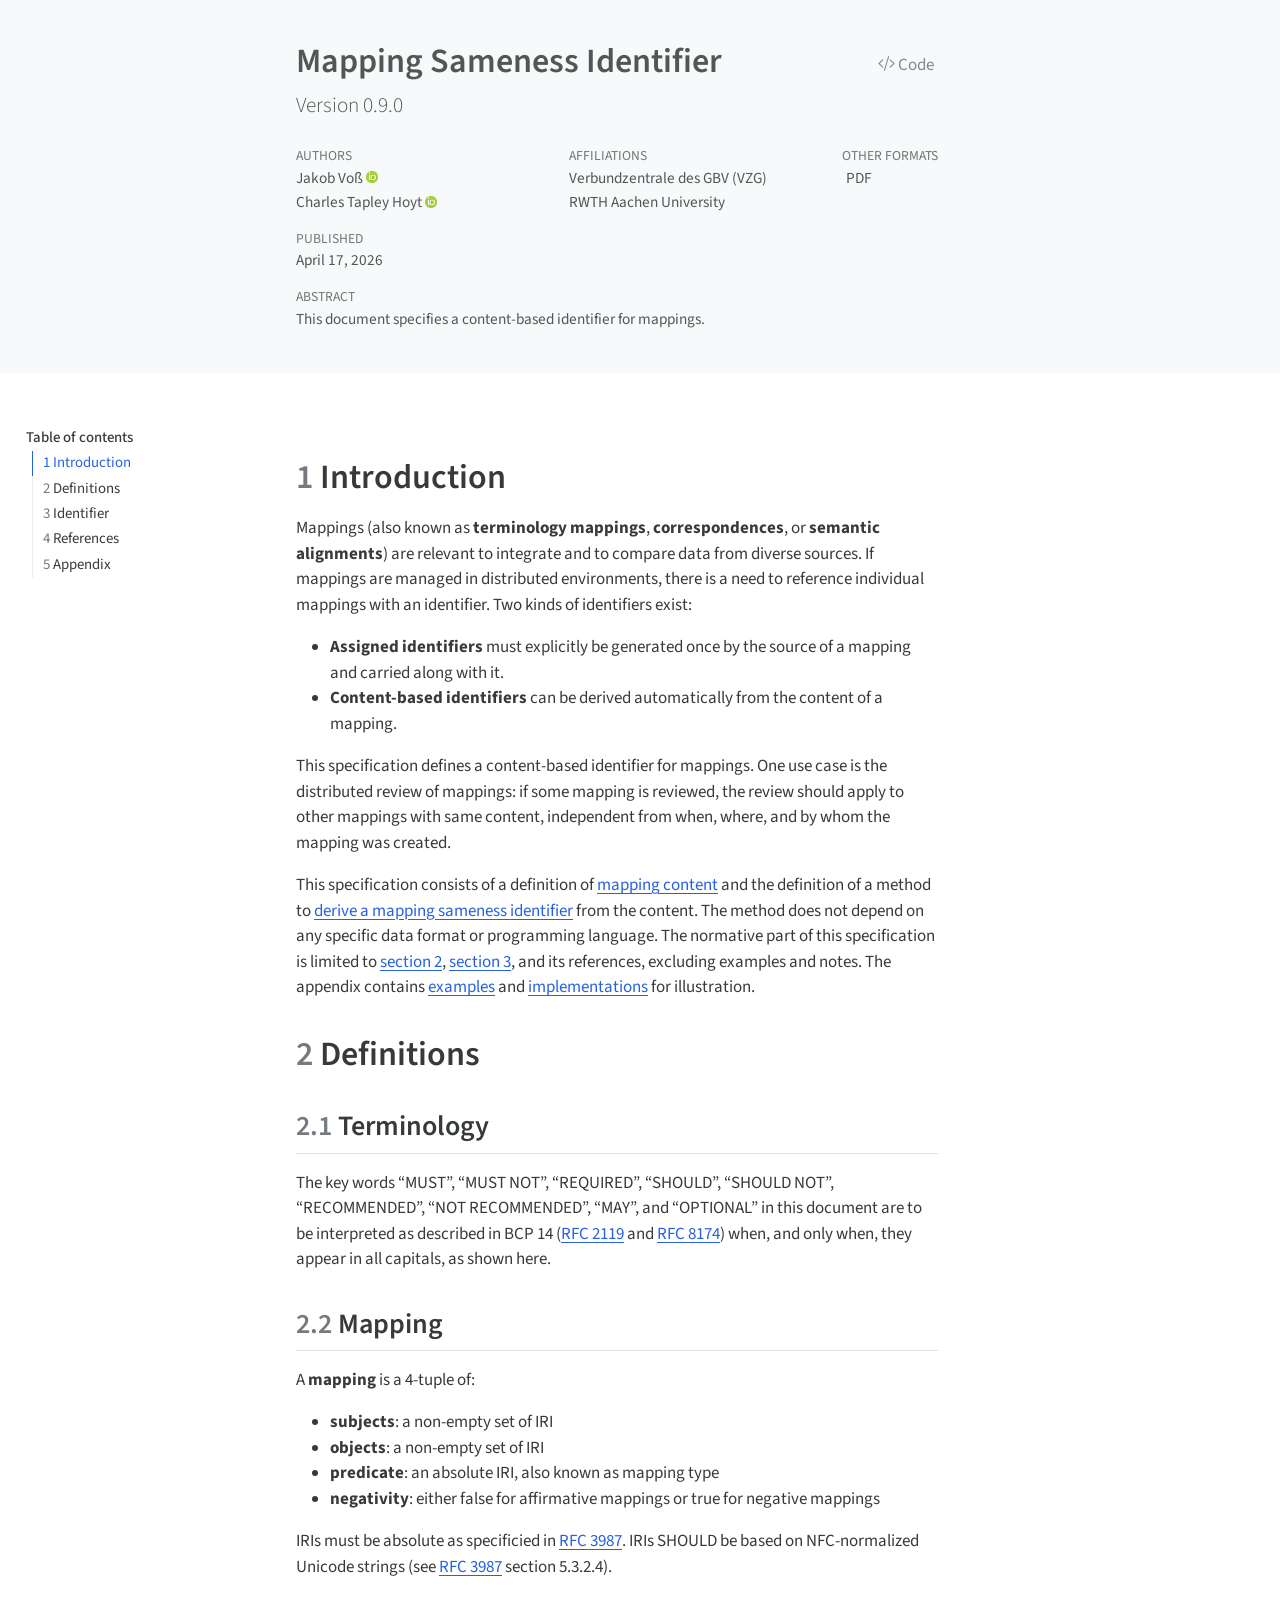
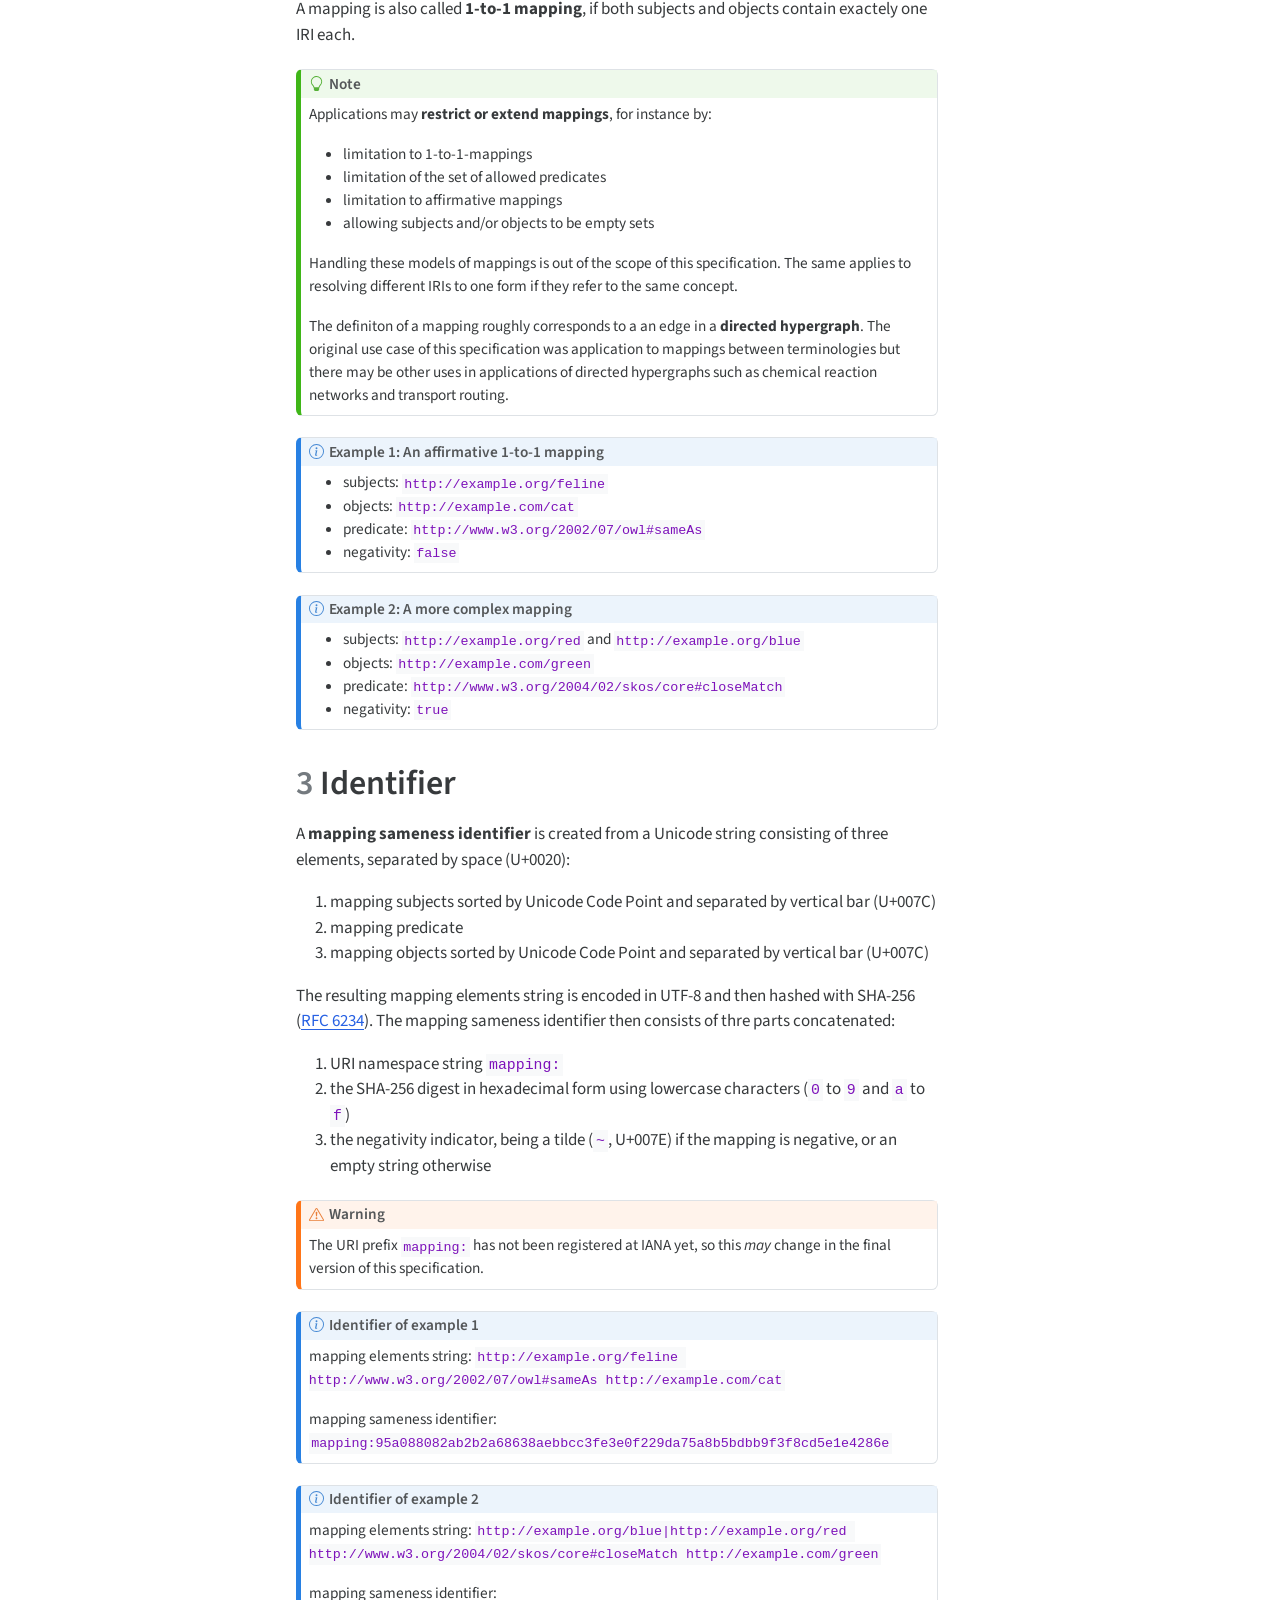
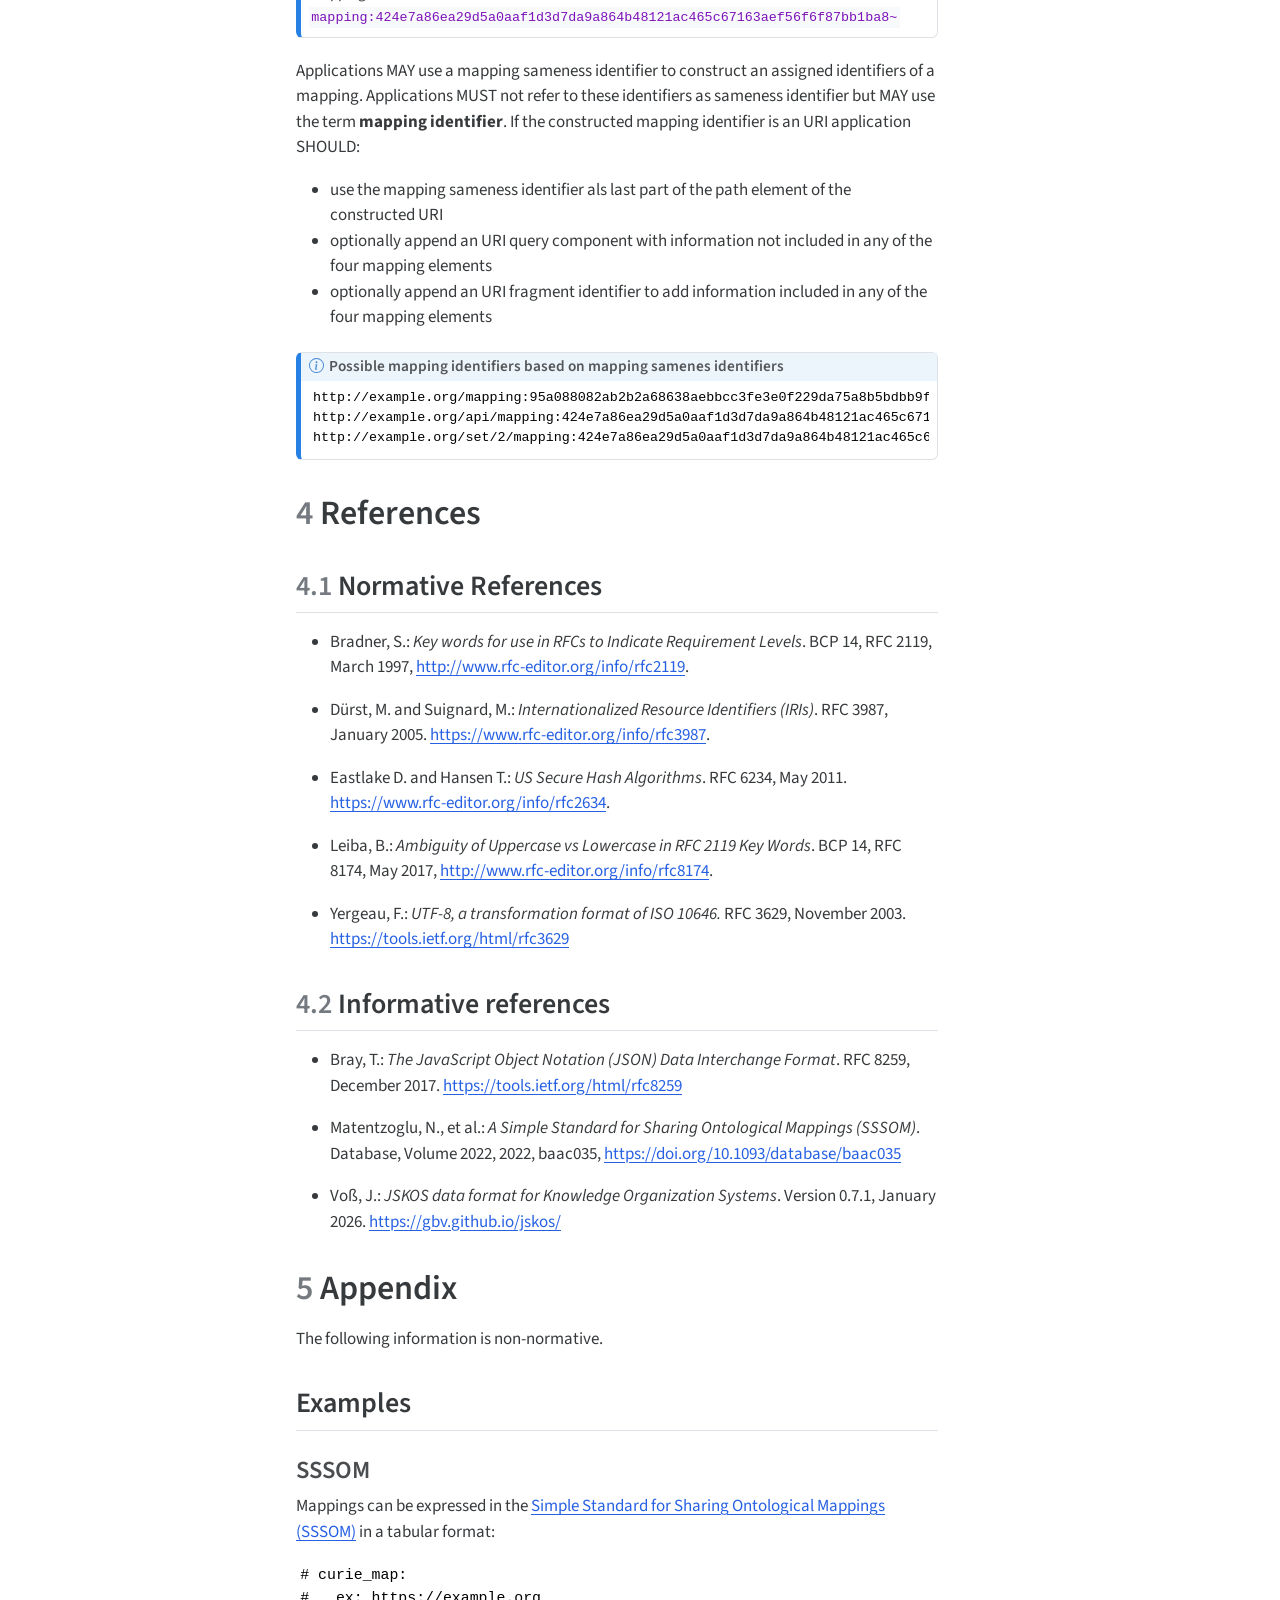
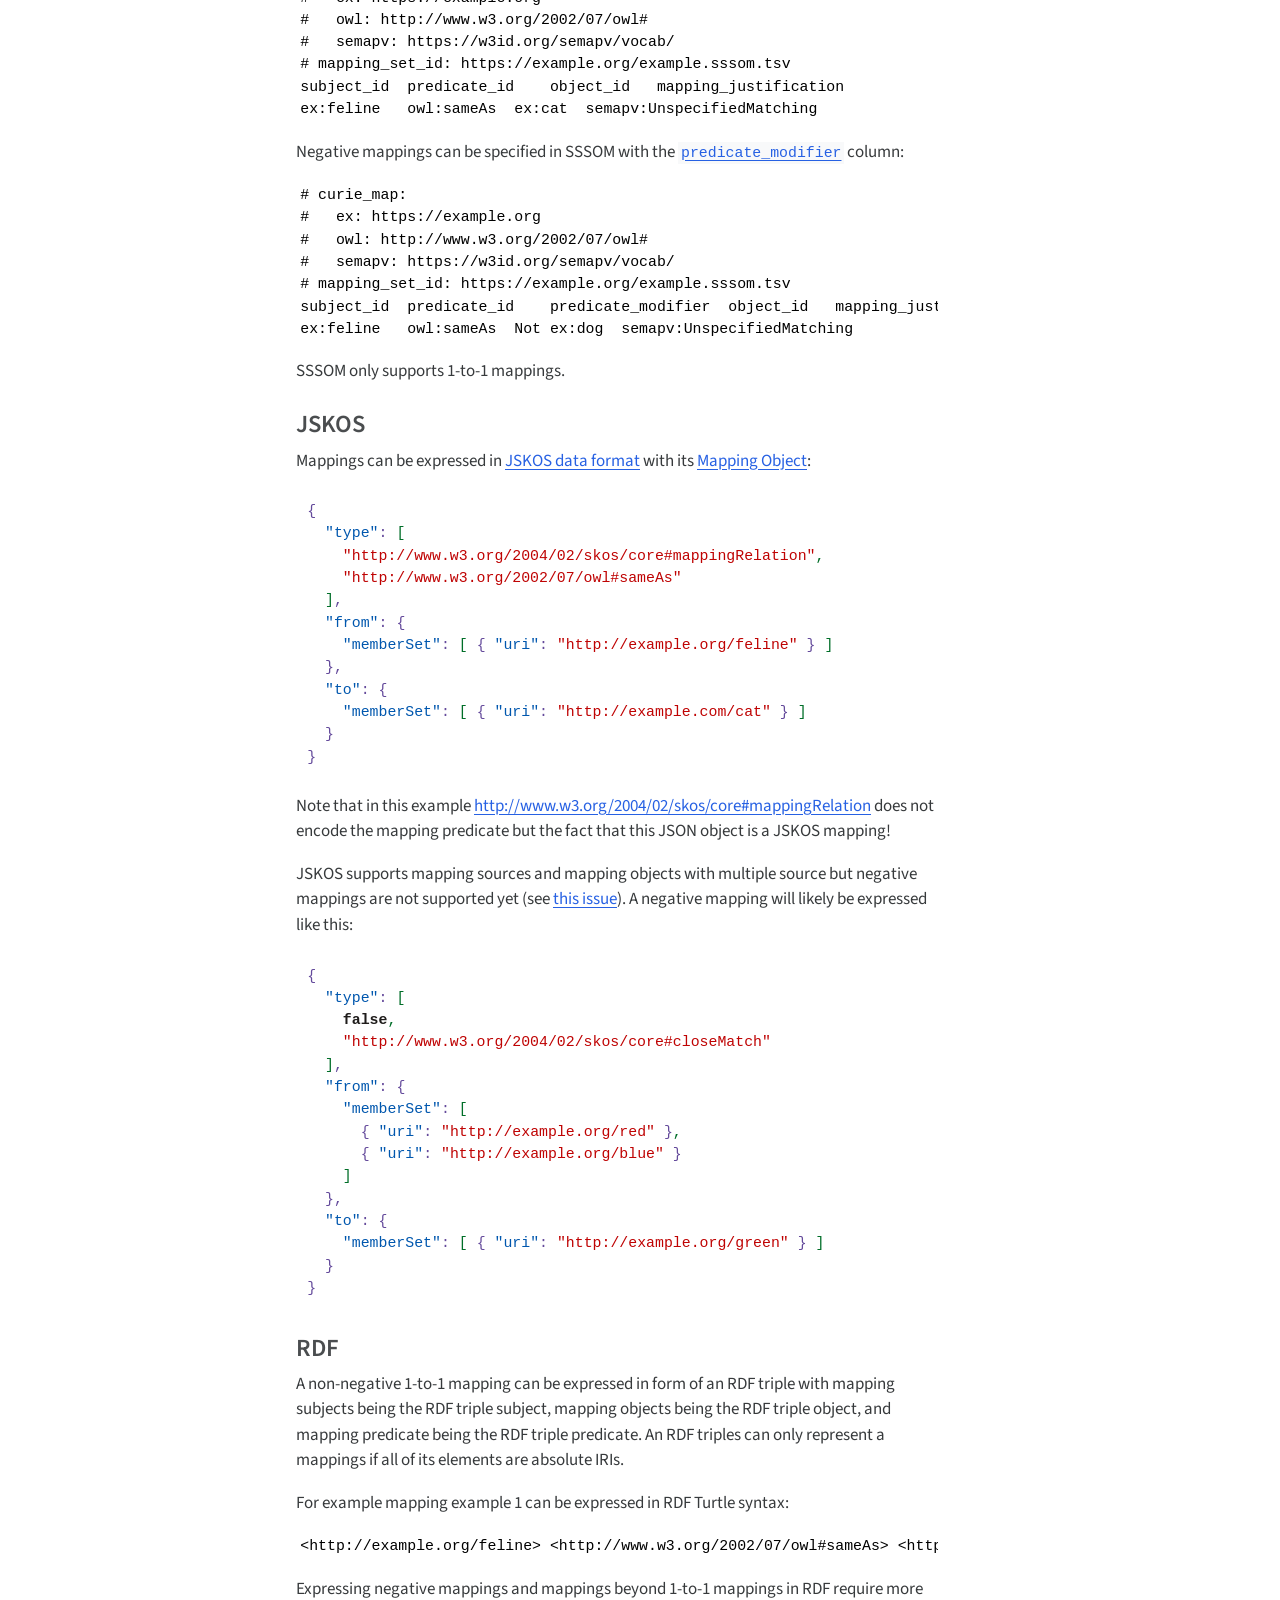
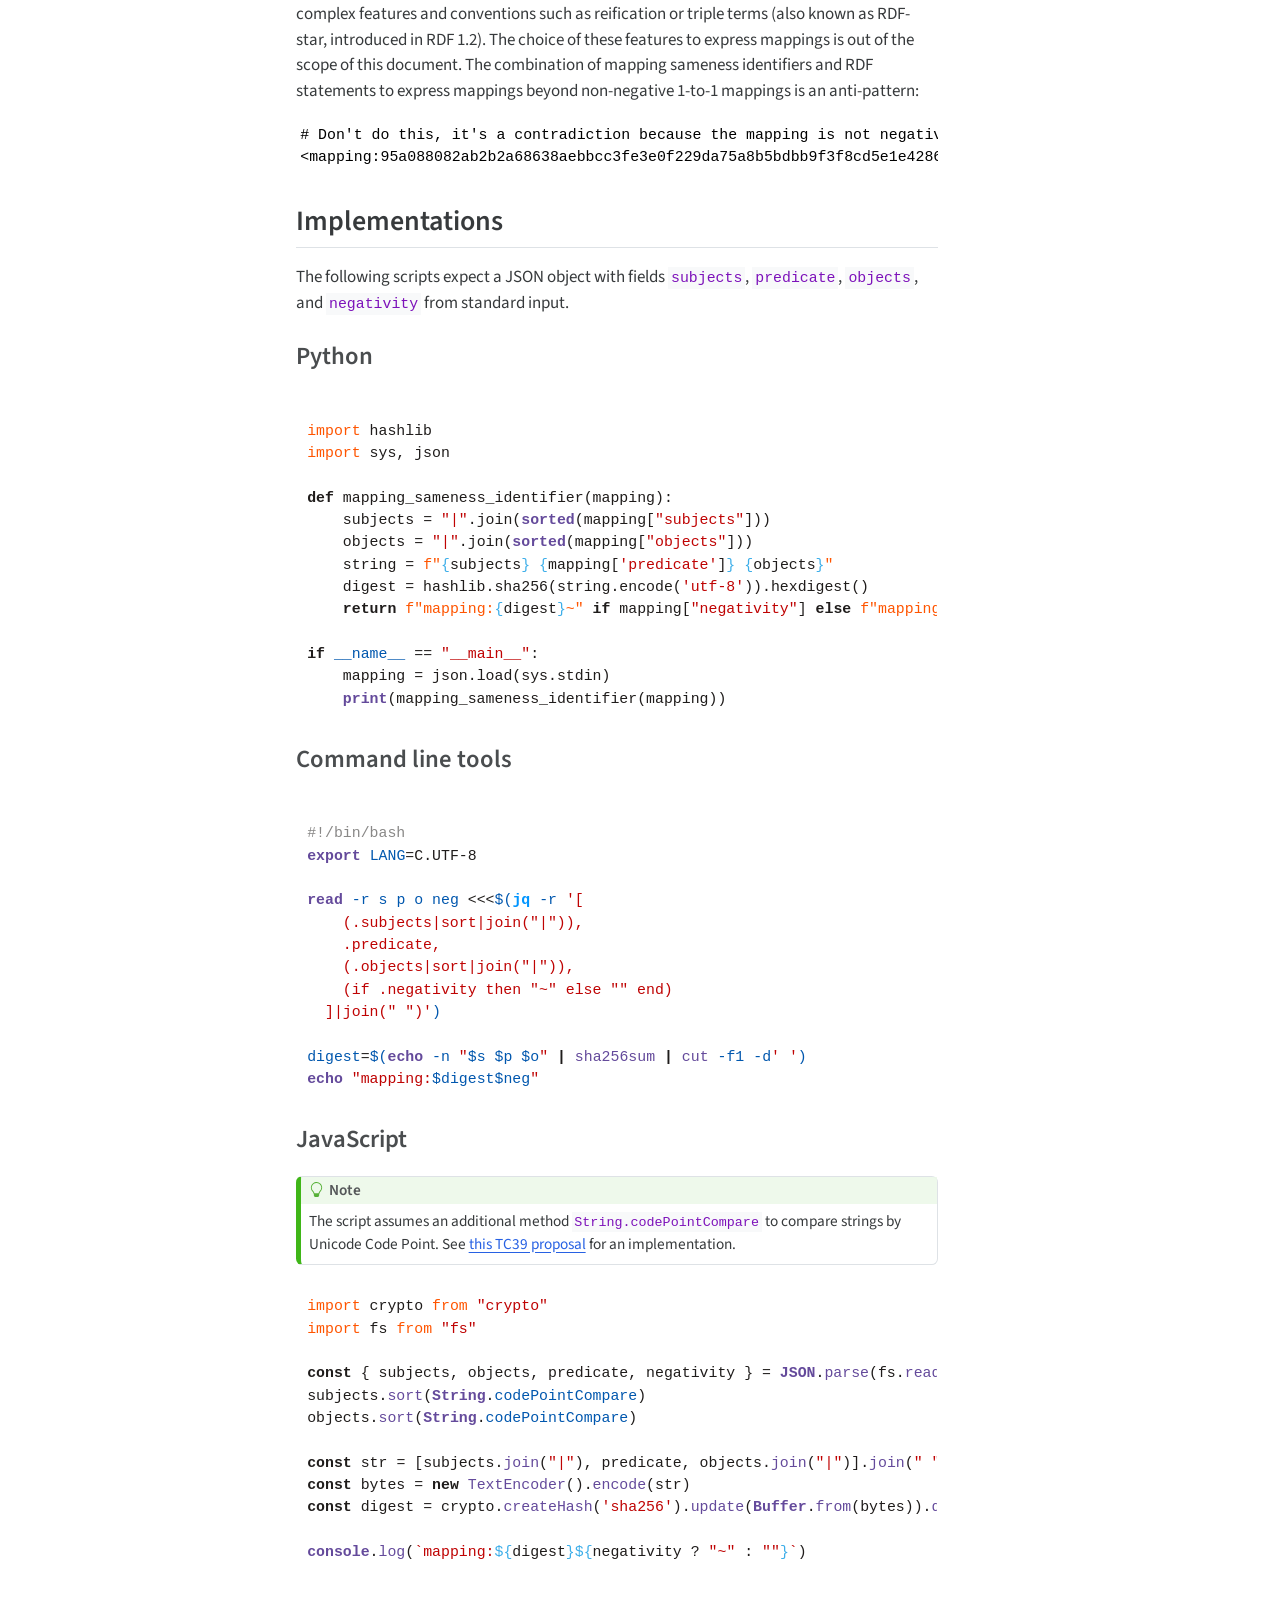
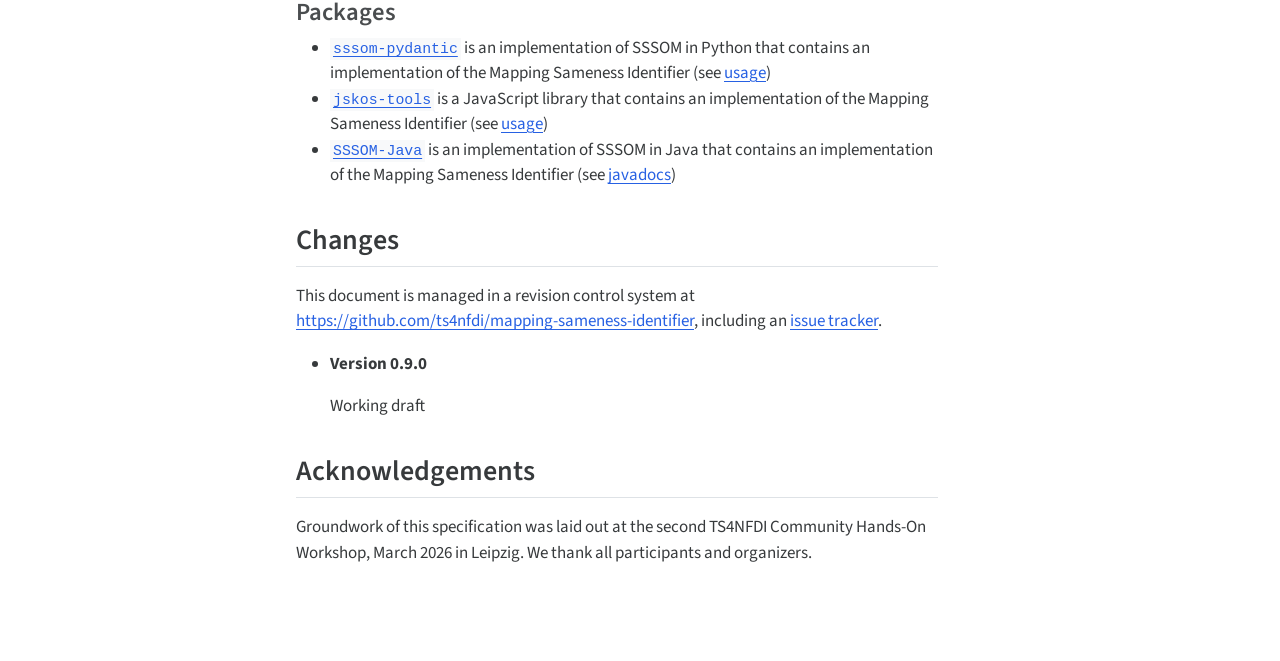
==== commit cda79143: "Update HTML" ====
--- a/docs/index.html
+++ b/docs/index.html
@@ -6,7 +6,7 @@
 
 <meta name="viewport" content="width=device-width, initial-scale=1.0, user-scalable=yes">
 
-<meta name="dcterms.date" content="2026-03-20">
+<meta name="dcterms.date" content="2026-04-17">
 
 <title>Mapping Sameness Identifier</title>
 <style>
@@ -76,10 +76,10 @@
 ">
 <meta name="citation_author" content="Jakob Voß">
 <meta name="citation_author" content="Charles Tapley Hoyt">
-<meta name="citation_publication_date" content="2026-03-20">
-<meta name="citation_cover_date" content="2026-03-20">
+<meta name="citation_publication_date" content="2026-04-17">
+<meta name="citation_cover_date" content="2026-04-17">
 <meta name="citation_year" content="2026">
-<meta name="citation_online_date" content="2026-03-20">
+<meta name="citation_online_date" content="2026-04-17">
 <meta name="citation_language" content="en">
 </head>
 
@@ -89,7 +89,7 @@
   <div class="quarto-title-banner page-columns page-full">
     <div class="quarto-title column-body">
       <div class="quarto-title-block"><div><h1 class="title">Mapping Sameness Identifier</h1><button type="button" class="btn code-tools-button" id="quarto-code-tools-source" data-quarto-source-url="https://github.com/ts4nfdi/mapping-sameness-identifier"><i class="bi"></i> Code</button></div></div>
-            <p class="subtitle lead">Version 0.0.0</p>
+            <p class="subtitle lead">Version 0.9.0</p>
           </div>
 
     
@@ -123,7 +123,7 @@
                 <div>
             <div class="quarto-title-meta-heading">Published</div>
             <div class="quarto-title-meta-contents">
-              <p class="date">March 20, 2026</p>
+              <p class="date">April 17, 2026</p>
             </div>
           </div>
           
@@ -175,6 +175,7 @@
   <li><a href="#python" id="toc-python" class="nav-link" data-scroll-target="#python">Python</a></li>
   <li><a href="#command-line-tools" id="toc-command-line-tools" class="nav-link" data-scroll-target="#command-line-tools">Command line tools</a></li>
   <li><a href="#javascript" id="toc-javascript" class="nav-link" data-scroll-target="#javascript">JavaScript</a></li>
+  <li><a href="#packages" id="toc-packages" class="nav-link" data-scroll-target="#packages">Packages</a></li>
   </ul></li>
   <li><a href="#changes" id="toc-changes" class="nav-link" data-scroll-target="#changes">Changes</a></li>
   <li><a href="#acknowledgements" id="toc-acknowledgements" class="nav-link" data-scroll-target="#acknowledgements">Acknowledgements</a></li>
@@ -509,12 +510,20 @@
 <span id="cb10-11"><a href="#cb10-11" aria-hidden="true" tabindex="-1"></a>  </span>
 <span id="cb10-12"><a href="#cb10-12" aria-hidden="true" tabindex="-1"></a><span class="bu">console</span><span class="op">.</span><span class="fu">log</span>(<span class="vs">`mapping:</span><span class="sc">${</span>digest<span class="sc">}${</span>negativity <span class="op">?</span> <span class="st">"~"</span> <span class="op">:</span> <span class="st">""</span><span class="sc">}</span><span class="vs">`</span>)</span></code><button title="Copy to Clipboard" class="code-copy-button"><i class="bi"></i></button></pre></div>
 </section>
+<section id="packages" class="level3 unnumbered">
+<h3 class="unnumbered anchored" data-anchor-id="packages">Packages</h3>
+<ul>
+<li><a href="https://github.com/cthoyt/sssom-pydantic"><code>sssom-pydantic</code></a> is an implementation of SSSOM in Python that contains an implementation of the Mapping Sameness Identifier (see <a href="https://sssom-pydantic.readthedocs.io/en/latest/api/sssom_pydantic.api.hash_triple.html">usage</a>)</li>
+<li><a href="https://www.npmjs.com/package/jskos-tools"><code>jskos-tools</code></a> is a JavaScript library that contains an implementation of the Mapping Sameness Identifier (see <a href="https://www.npmjs.com/package/jskos-tools#mappingsamenessidentifier">usage</a>)</li>
+<li><a href="https://github.com/gouttegd/sssom-java/"><code>SSSOM-Java</code></a> is an implementation of SSSOM in Java that contains an implementation of the Mapping Sameness Identifier (see <a href="https://incenp.org/dvlpt/sssom-java/apidocs/org/incenp/obofoundry/sssom/MappingHasher.html">javadocs</a>)</li>
+</ul>
+</section>
 </section>
 <section id="changes" class="level2 unnumbered">
 <h2 class="unnumbered anchored" data-anchor-id="changes">Changes</h2>
 <p>This document is managed in a revision control system at <a href="https://github.com/ts4nfdi/mapping-sameness-identifier" class="uri">https://github.com/ts4nfdi/mapping-sameness-identifier</a>, including an <a href="https://github.com/ts4nfdi/mapping-sameness-identifier/issues">issue tracker</a>.</p>
 <ul>
-<li><p><strong>Version 0.0.0</strong></p>
+<li><p><strong>Version 0.9.0</strong></p>
 <p>Working draft</p></li>
 </ul>
 </section>
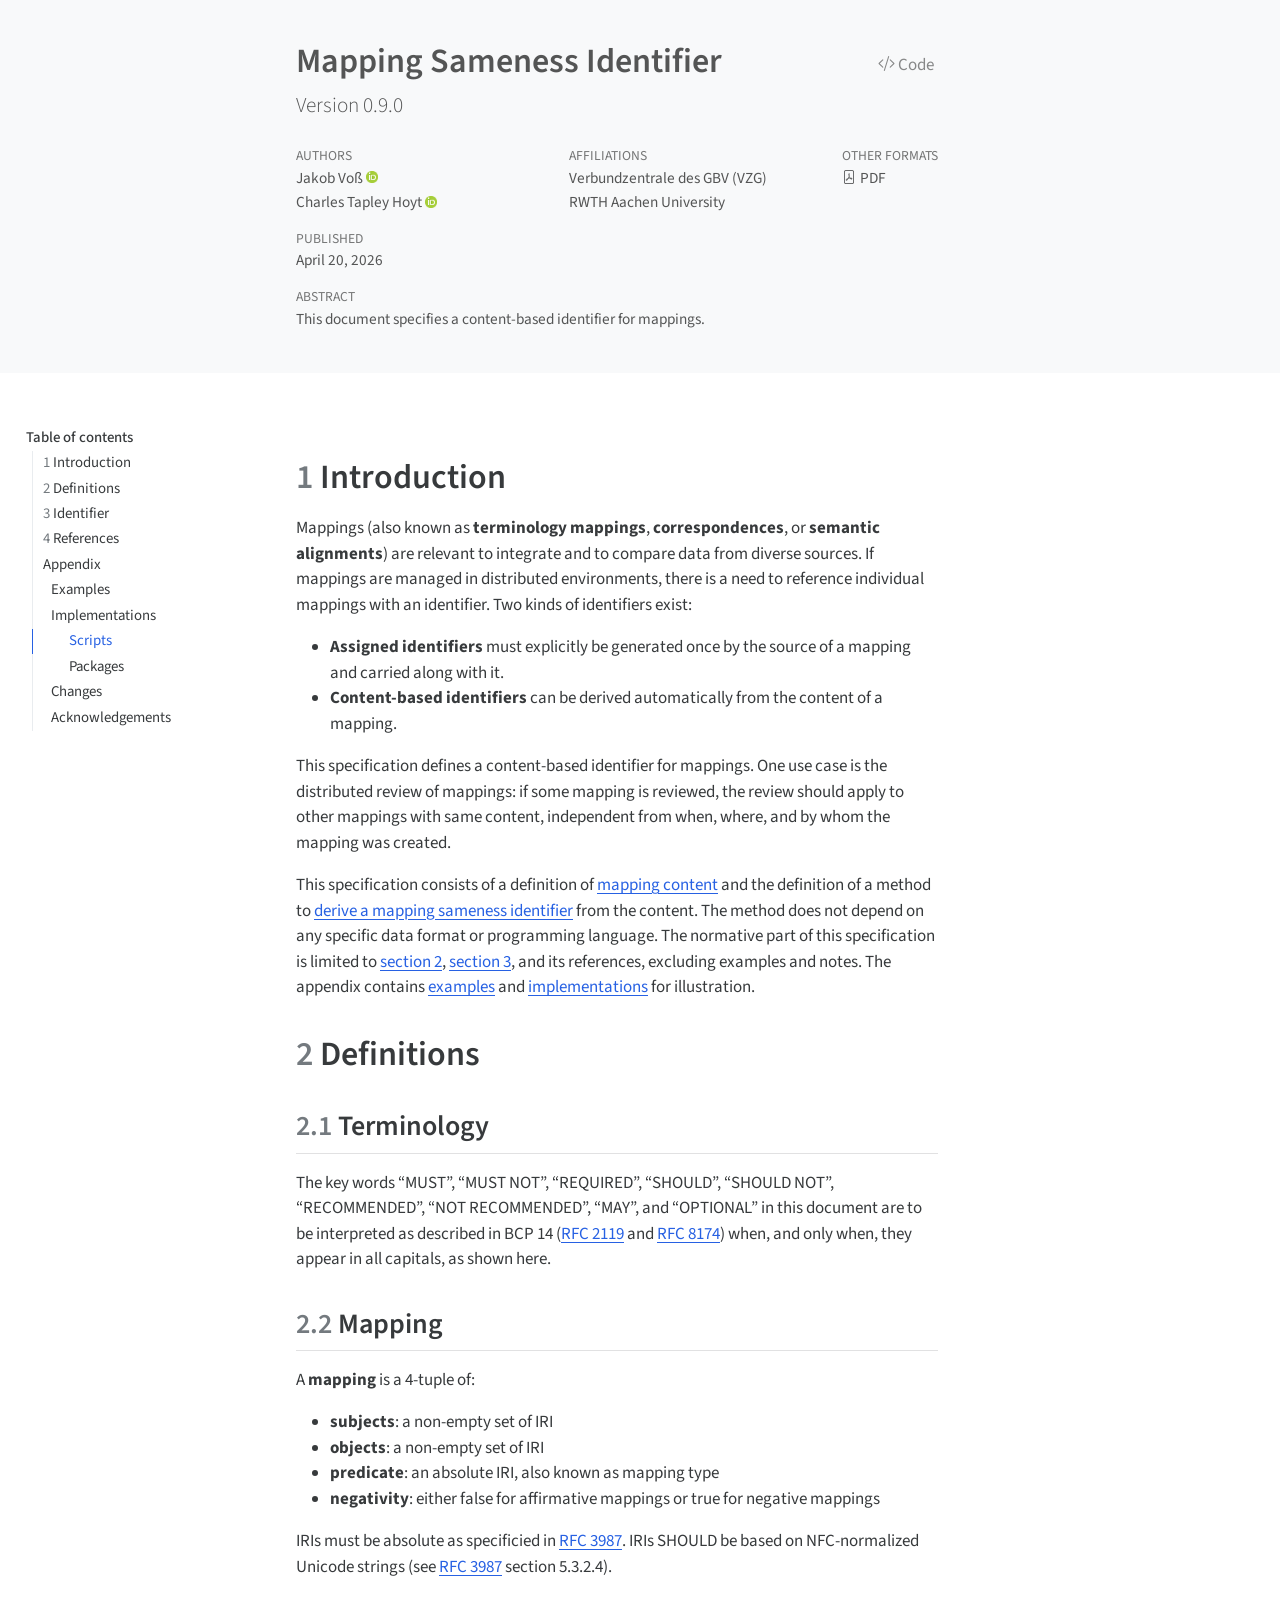
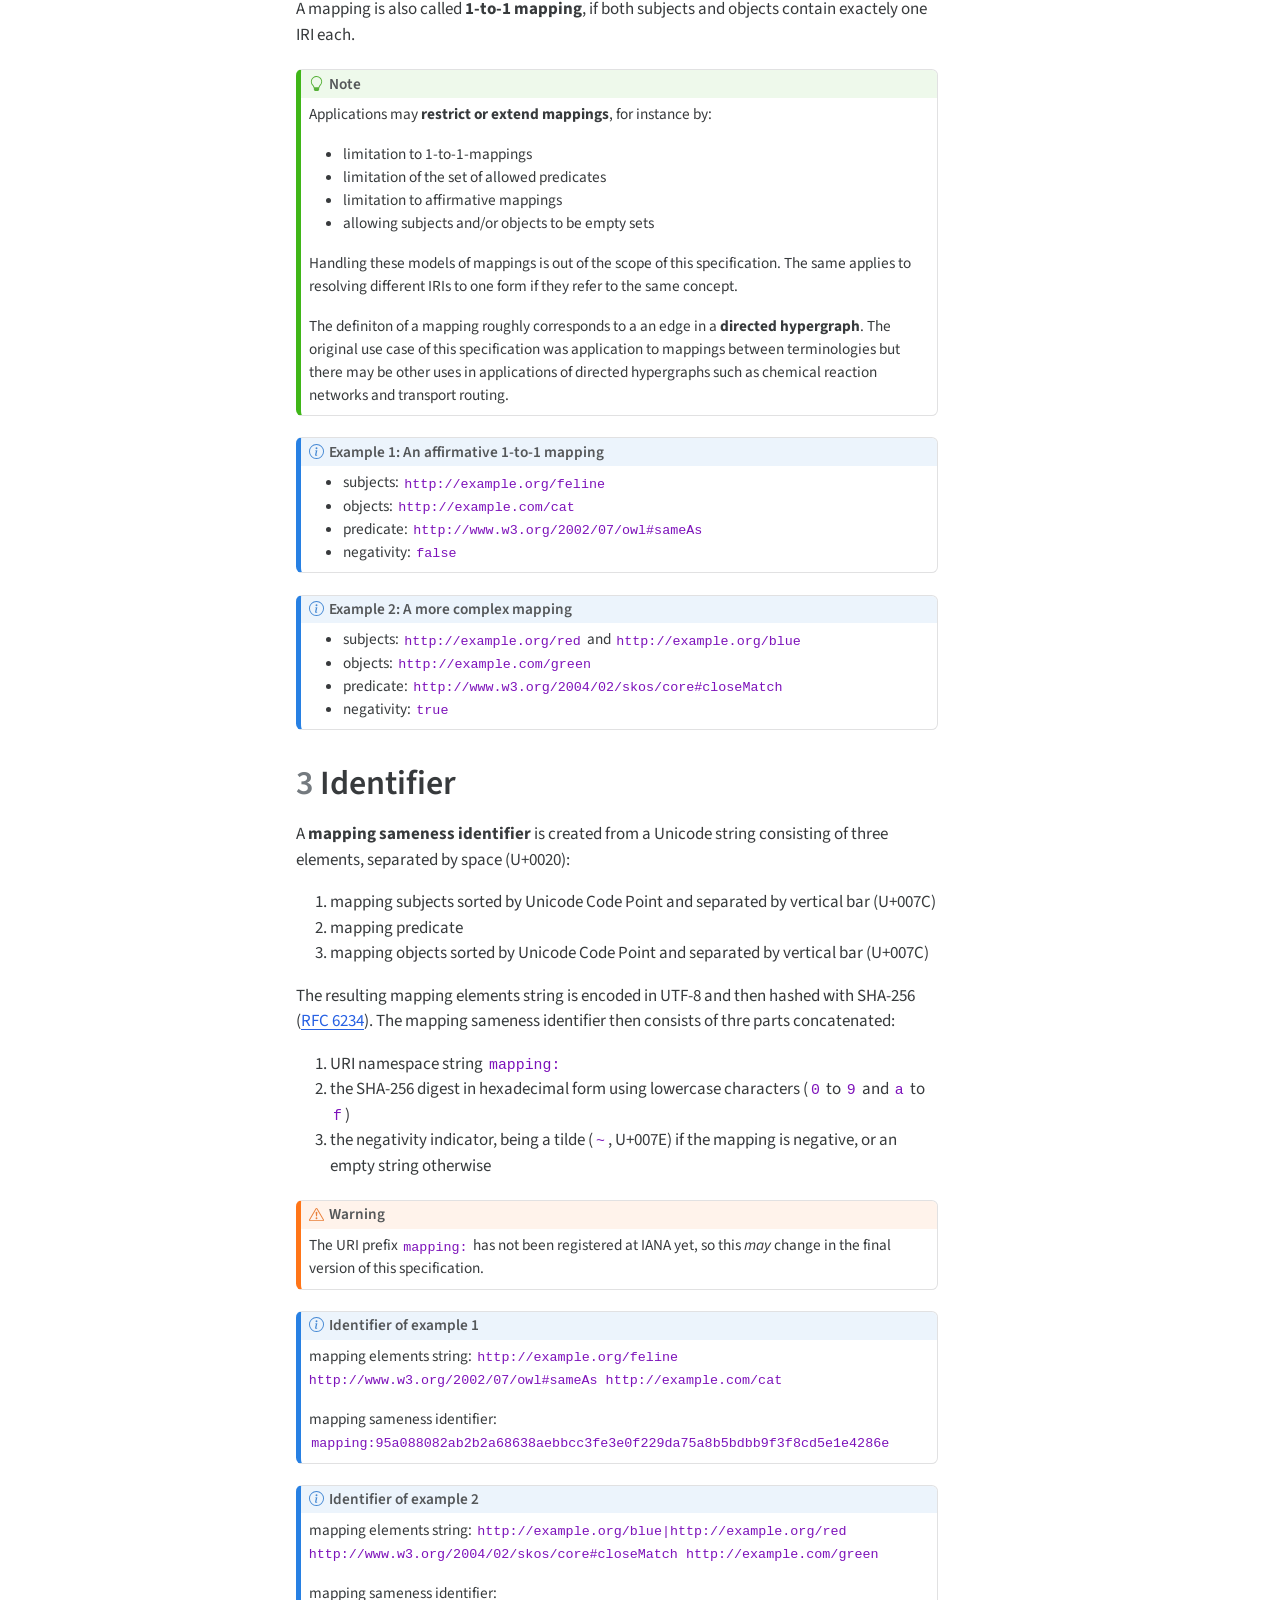
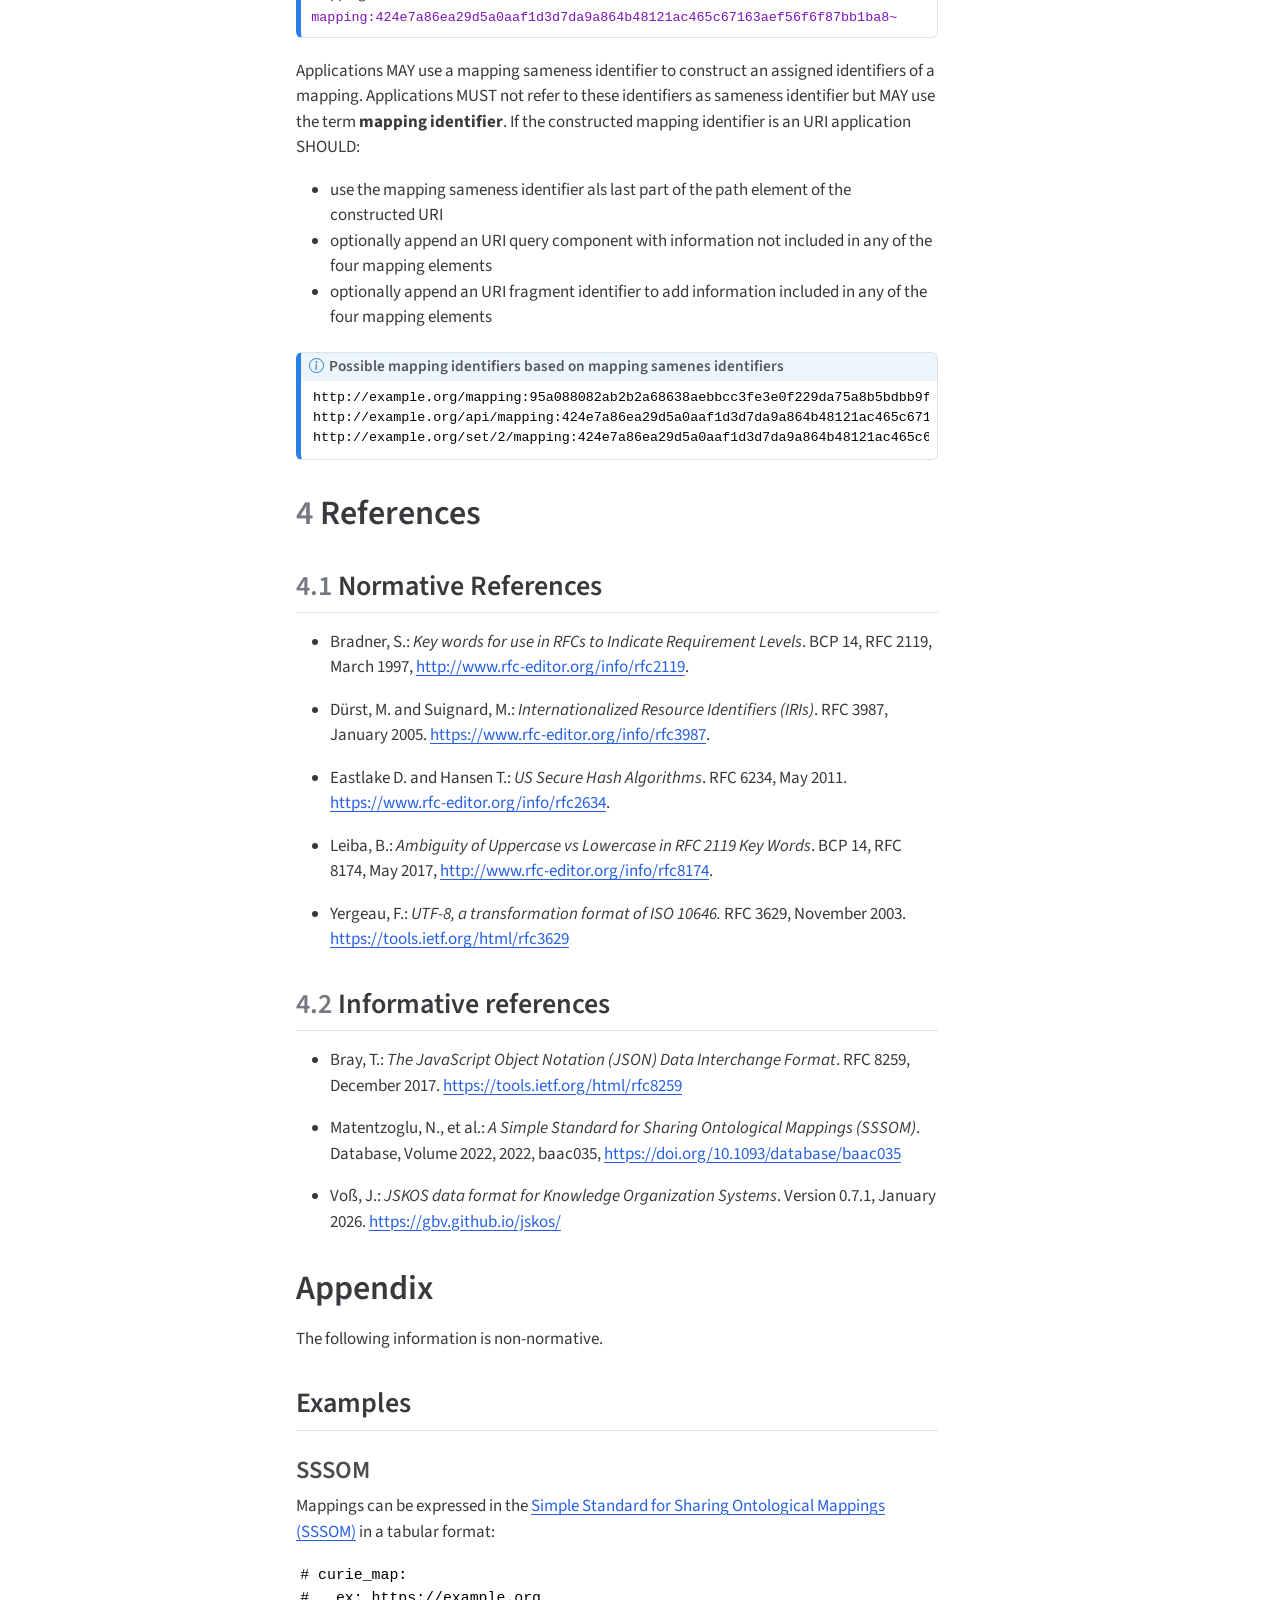
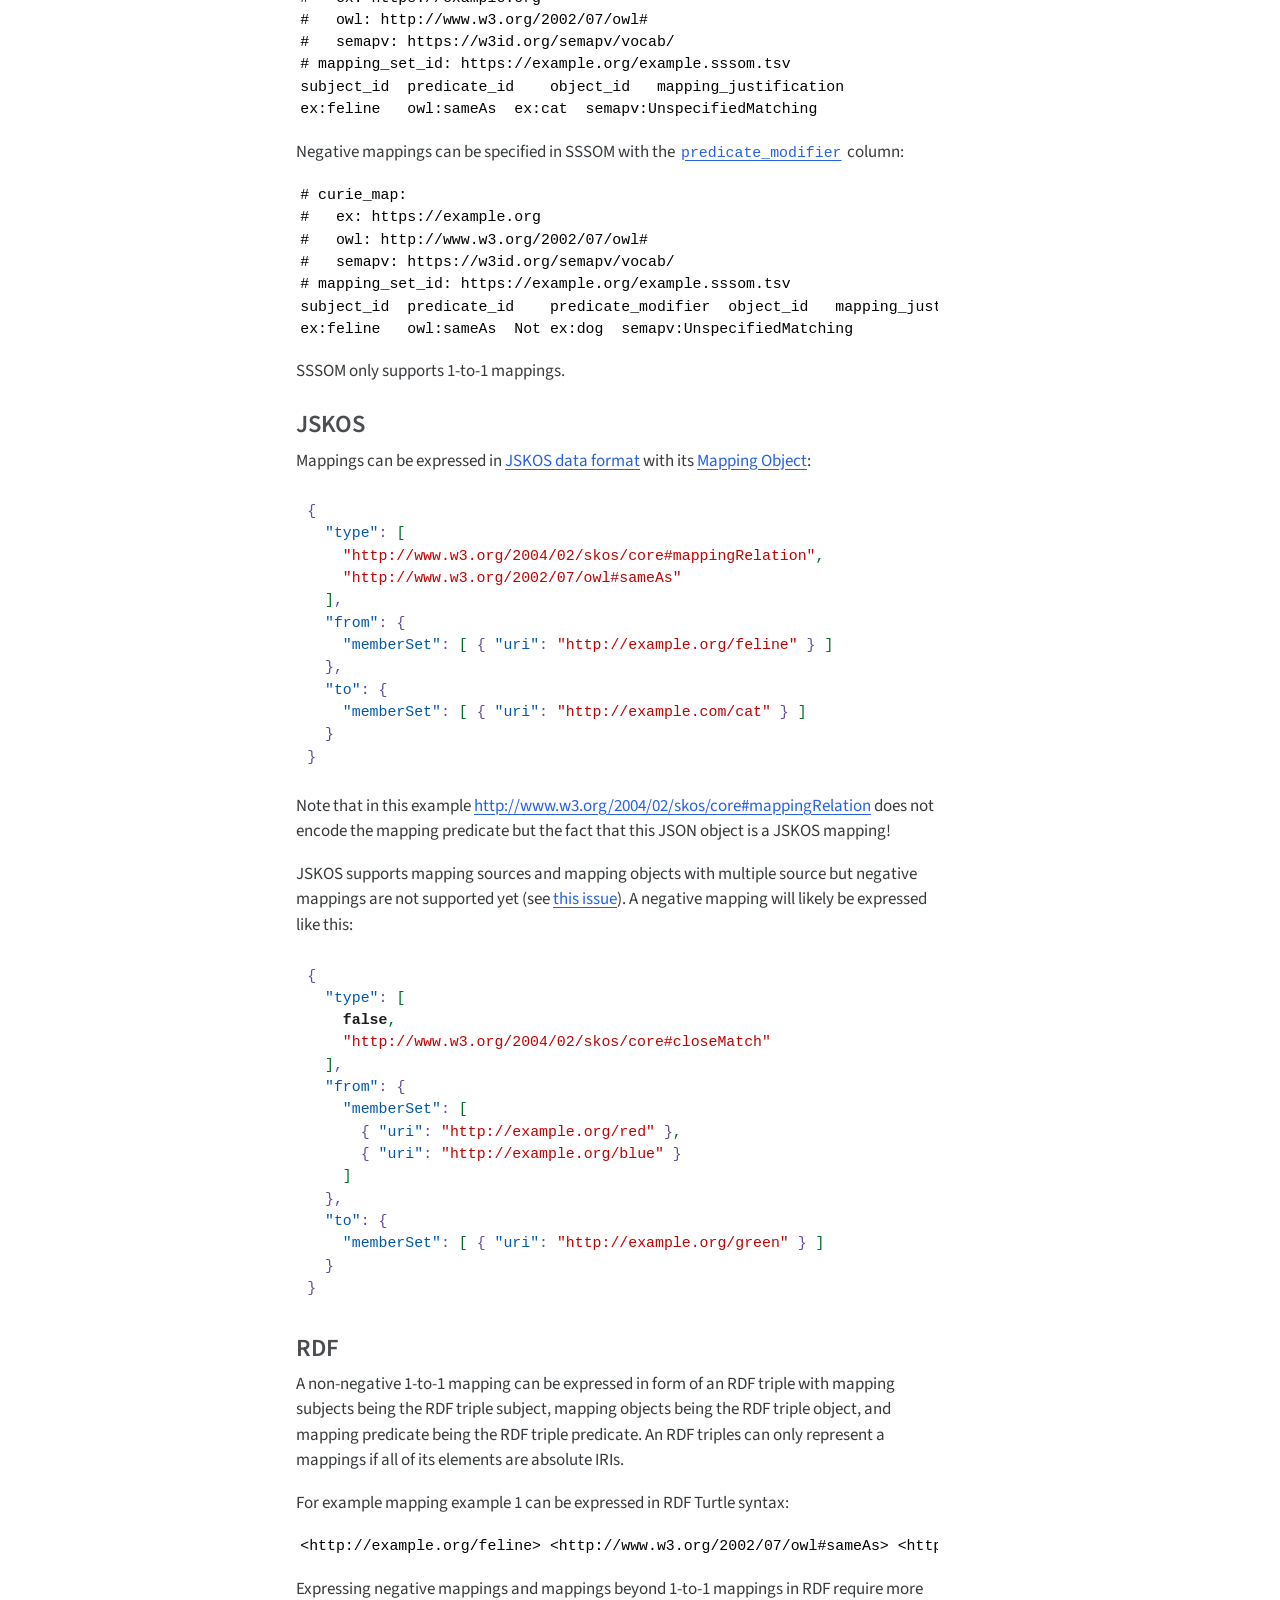
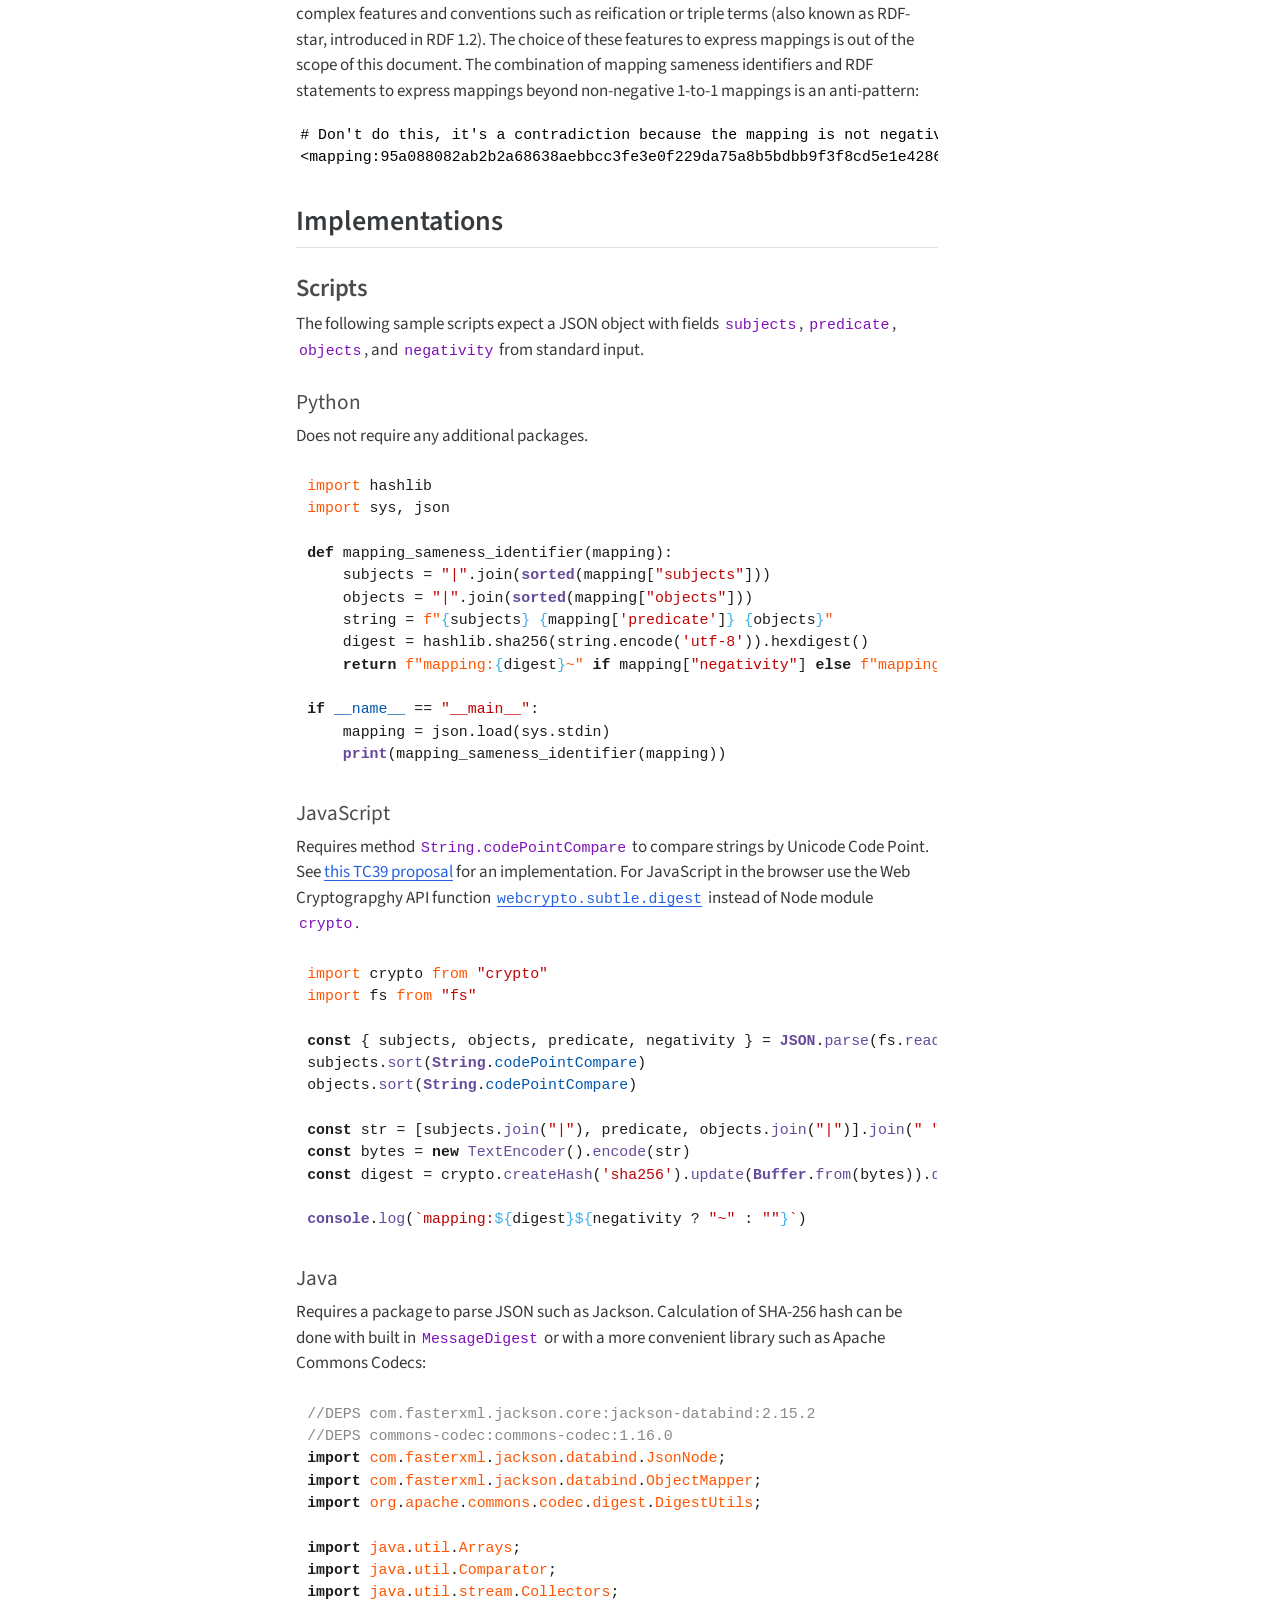
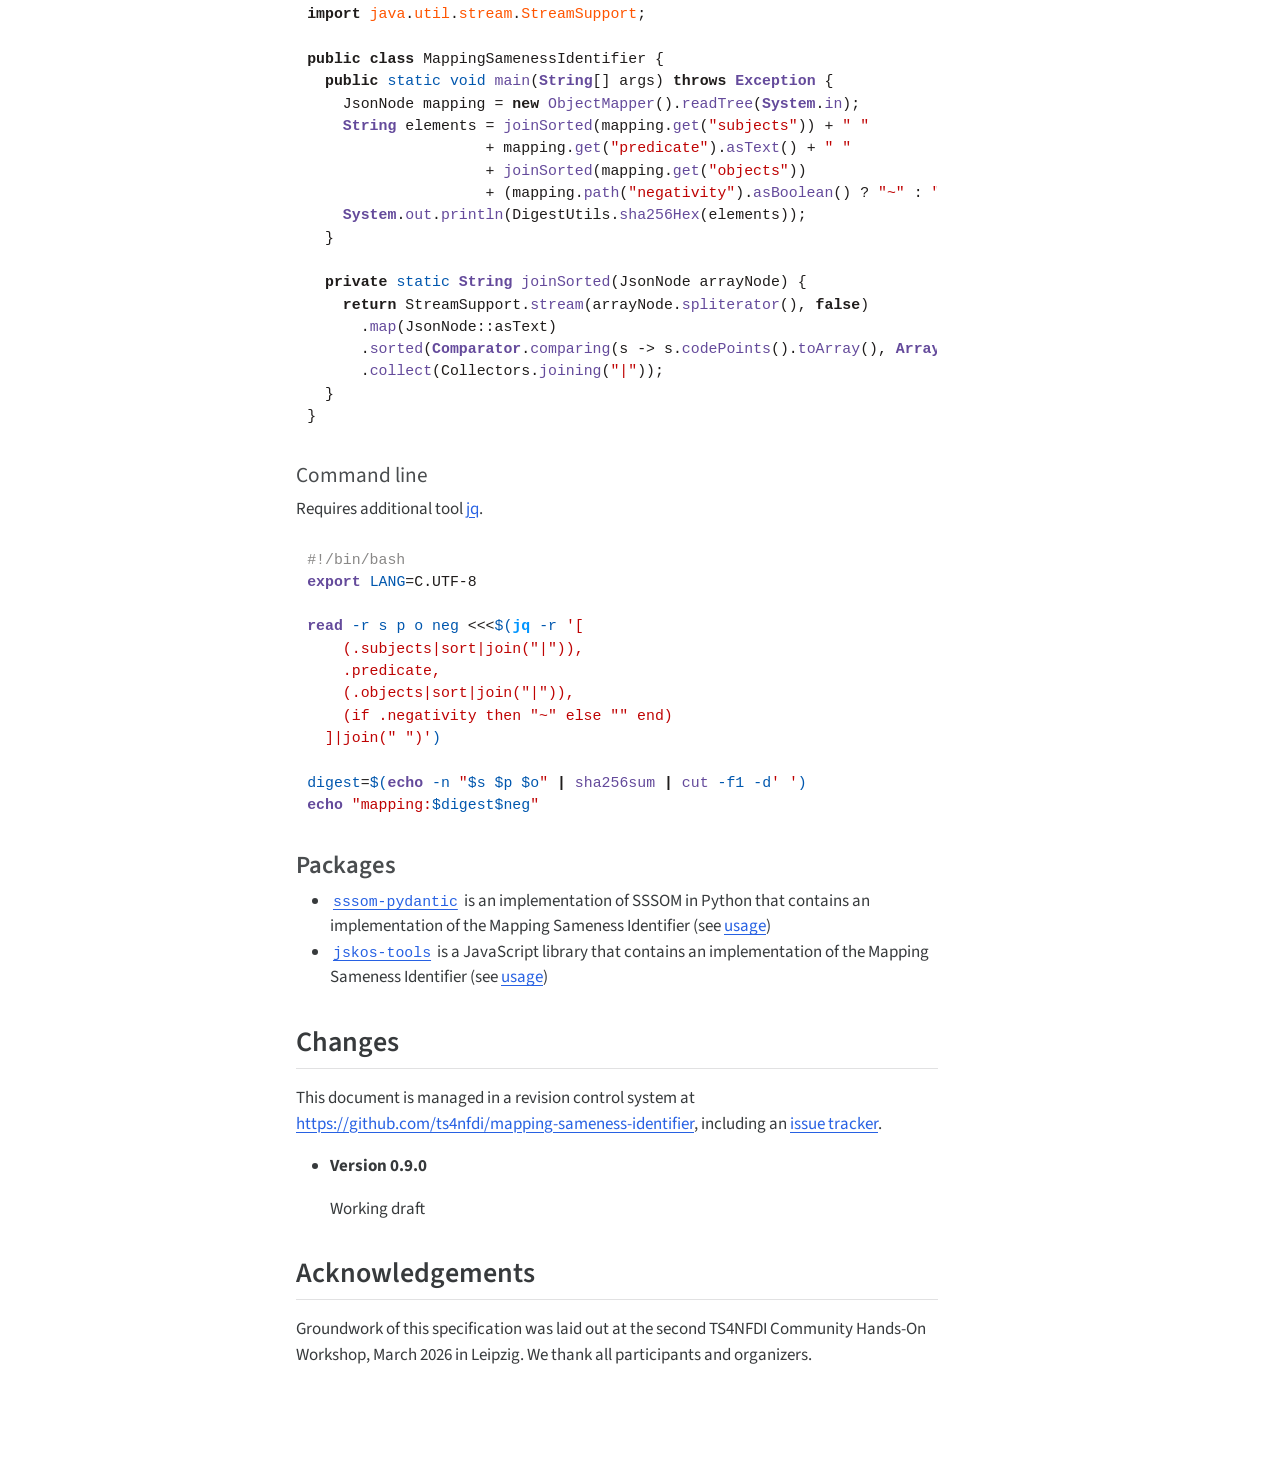
==== commit c6265dfa: "Add Java implementation SSSOM-Java does not implement it yet." ====
--- a/docs/index.html
+++ b/docs/index.html
@@ -2,11 +2,11 @@
 <html xmlns="http://www.w3.org/1999/xhtml" lang="en" xml:lang="en"><head>
 
 <meta charset="utf-8">
-<meta name="generator" content="quarto-1.5.44">
+<meta name="generator" content="quarto-1.8.26">
 
 <meta name="viewport" content="width=device-width, initial-scale=1.0, user-scalable=yes">
 
-<meta name="dcterms.date" content="2026-04-17">
+<meta name="dcterms.date" content="2026-04-20">
 
 <title>Mapping Sameness Identifier</title>
 <style>
@@ -22,8 +22,9 @@
   vertical-align: middle;
 }
 /* CSS for syntax highlighting */
+html { -webkit-text-size-adjust: 100%; }
 pre > code.sourceCode { white-space: pre; position: relative; }
-pre > code.sourceCode > span { line-height: 1.25; }
+pre > code.sourceCode > span { display: inline-block; line-height: 1.25; }
 pre > code.sourceCode > span:empty { height: 1.2em; }
 .sourceCode { overflow: visible; }
 code.sourceCode > span { color: inherit; text-decoration: inherit; }
@@ -34,7 +35,7 @@
 }
 @media print {
 pre > code.sourceCode { white-space: pre-wrap; }
-pre > code.sourceCode > span { display: inline-block; text-indent: -5em; padding-left: 5em; }
+pre > code.sourceCode > span { text-indent: -5em; padding-left: 5em; }
 }
 pre.numberSource code
   { counter-reset: source-line 0; }
@@ -59,15 +60,17 @@
 
 
 <script src="site_libs/clipboard/clipboard.min.js"></script>
-<script src="site_libs/quarto-html/quarto.js"></script>
+<script src="site_libs/quarto-html/quarto.js" type="module"></script>
+<script src="site_libs/quarto-html/tabsets/tabsets.js" type="module"></script>
+<script src="site_libs/quarto-html/axe/axe-check.js" type="module"></script>
 <script src="site_libs/quarto-html/popper.min.js"></script>
 <script src="site_libs/quarto-html/tippy.umd.min.js"></script>
 <script src="site_libs/quarto-html/anchor.min.js"></script>
 <link href="site_libs/quarto-html/tippy.css" rel="stylesheet">
-<link href="site_libs/quarto-html/quarto-syntax-highlighting.css" rel="stylesheet" id="quarto-text-highlighting-styles">
+<link href="site_libs/quarto-html/quarto-syntax-highlighting-5a65f6d6a6cb2564d1aec56f7fed0acc.css" rel="stylesheet" id="quarto-text-highlighting-styles">
 <script src="site_libs/bootstrap/bootstrap.min.js"></script>
 <link href="site_libs/bootstrap/bootstrap-icons.css" rel="stylesheet">
-<link href="site_libs/bootstrap/bootstrap.min.css" rel="stylesheet" id="quarto-bootstrap" data-mode="light">
+<link href="site_libs/bootstrap/bootstrap-1669027bc8193111335a1c5e4244fe4b.min.css" rel="stylesheet" append-hash="true" id="quarto-bootstrap" data-mode="light">
 
 
 <link rel="stylesheet" href="style.css">
@@ -76,14 +79,14 @@
 ">
 <meta name="citation_author" content="Jakob Voß">
 <meta name="citation_author" content="Charles Tapley Hoyt">
-<meta name="citation_publication_date" content="2026-04-17">
-<meta name="citation_cover_date" content="2026-04-17">
+<meta name="citation_publication_date" content="2026-04-20">
+<meta name="citation_cover_date" content="2026-04-20">
 <meta name="citation_year" content="2026">
-<meta name="citation_online_date" content="2026-04-17">
+<meta name="citation_online_date" content="2026-04-20">
 <meta name="citation_language" content="en">
 </head>
 
-<body>
+<body class="quarto-light">
 
 <header id="title-block-header" class="quarto-title-block default toc-left page-columns page-full">
   <div class="quarto-title-banner page-columns page-full">
@@ -123,7 +126,7 @@
                 <div>
             <div class="quarto-title-meta-heading">Published</div>
             <div class="quarto-title-meta-contents">
-              <p class="date">April 17, 2026</p>
+              <p class="date">April 20, 2026</p>
             </div>
           </div>
           
@@ -162,7 +165,7 @@
   <li><a href="#normative-references" id="toc-normative-references" class="nav-link" data-scroll-target="#normative-references"><span class="header-section-number">4.1</span> Normative References</a></li>
   <li><a href="#informative-references" id="toc-informative-references" class="nav-link" data-scroll-target="#informative-references"><span class="header-section-number">4.2</span> Informative references</a></li>
   </ul></li>
-  <li><a href="#appendix" id="toc-appendix" class="nav-link" data-scroll-target="#appendix"><span class="header-section-number">5</span> Appendix</a>
+  <li><a href="#appendix" id="toc-appendix" class="nav-link" data-scroll-target="#appendix">Appendix</a>
   <ul class="collapse">
   <li><a href="#examples" id="toc-examples" class="nav-link" data-scroll-target="#examples">Examples</a>
   <ul class="collapse">
@@ -172,9 +175,7 @@
   </ul></li>
   <li><a href="#implementations" id="toc-implementations" class="nav-link" data-scroll-target="#implementations">Implementations</a>
   <ul class="collapse">
-  <li><a href="#python" id="toc-python" class="nav-link" data-scroll-target="#python">Python</a></li>
-  <li><a href="#command-line-tools" id="toc-command-line-tools" class="nav-link" data-scroll-target="#command-line-tools">Command line tools</a></li>
-  <li><a href="#javascript" id="toc-javascript" class="nav-link" data-scroll-target="#javascript">JavaScript</a></li>
+  <li><a href="#scripts" id="toc-scripts" class="nav-link" data-scroll-target="#scripts">Scripts</a></li>
   <li><a href="#packages" id="toc-packages" class="nav-link" data-scroll-target="#packages">Packages</a></li>
   </ul></li>
   <li><a href="#changes" id="toc-changes" class="nav-link" data-scroll-target="#changes">Changes</a></li>
@@ -225,7 +226,7 @@
 <i class="callout-icon"></i>
 </div>
 <div class="callout-title-container flex-fill">
-Note
+<span class="screen-reader-only">Tip</span>Note
 </div>
 </div>
 <div class="callout-body-container callout-body">
@@ -246,7 +247,7 @@
 <i class="callout-icon"></i>
 </div>
 <div class="callout-title-container flex-fill">
-Example 1: An affirmative 1-to-1 mapping
+<span class="screen-reader-only">Note</span>Example 1: An affirmative 1-to-1 mapping
 </div>
 </div>
 <div class="callout-body-container callout-body">
@@ -264,7 +265,7 @@
 <i class="callout-icon"></i>
 </div>
 <div class="callout-title-container flex-fill">
-Example 2: A more complex mapping
+<span class="screen-reader-only">Note</span>Example 2: A more complex mapping
 </div>
 </div>
 <div class="callout-body-container callout-body">
@@ -311,7 +312,7 @@
 <i class="callout-icon"></i>
 </div>
 <div class="callout-title-container flex-fill">
-Identifier of example 1
+<span class="screen-reader-only">Note</span>Identifier of example 1
 </div>
 </div>
 <div class="callout-body-container callout-body">
@@ -325,7 +326,7 @@
 <i class="callout-icon"></i>
 </div>
 <div class="callout-title-container flex-fill">
-Identifier of example 2
+<span class="screen-reader-only">Note</span>Identifier of example 2
 </div>
 </div>
 <div class="callout-body-container callout-body">
@@ -345,7 +346,7 @@
 <i class="callout-icon"></i>
 </div>
 <div class="callout-title-container flex-fill">
-Possible mapping identifiers based on mapping samenes identifiers
+<span class="screen-reader-only">Note</span>Possible mapping identifiers based on mapping samenes identifiers
 </div>
 </div>
 <div class="callout-body-container callout-body">
@@ -376,8 +377,8 @@
 </ul>
 </section>
 </section>
-<section id="appendix" class="level1" data-number="5">
-<h1 data-number="5"><span class="header-section-number">5</span> Appendix</h1>
+<section id="appendix" class="level1 unnumbered">
+<h1 class="unnumbered">Appendix</h1>
 <p>The following information is non-normative.</p>
 <section id="examples" class="level2 unnumbered">
 <h2 class="unnumbered anchored" data-anchor-id="examples">Examples</h2>
@@ -404,7 +405,7 @@
 <section id="jskos" class="level3 unnumbered">
 <h3 class="unnumbered anchored" data-anchor-id="jskos">JSKOS</h3>
 <p>Mappings can be expressed in <a href="https://gbv.github.io/jskos/">JSKOS data format</a> with its <a href="https://gbv.github.io/jskos/#mapping">Mapping Object</a>:</p>
-<div class="sourceCode" id="cb4"><pre class="sourceCode json code-with-copy"><code class="sourceCode json"><span id="cb4-1"><a href="#cb4-1" aria-hidden="true" tabindex="-1"></a><span class="fu">{</span></span>
+<div class="code-copy-outer-scaffold"><div class="sourceCode" id="cb4"><pre class="sourceCode json code-with-copy"><code class="sourceCode json"><span id="cb4-1"><a href="#cb4-1" aria-hidden="true" tabindex="-1"></a><span class="fu">{</span></span>
 <span id="cb4-2"><a href="#cb4-2" aria-hidden="true" tabindex="-1"></a>  <span class="dt">"type"</span><span class="fu">:</span> <span class="ot">[</span></span>
 <span id="cb4-3"><a href="#cb4-3" aria-hidden="true" tabindex="-1"></a>    <span class="st">"http://www.w3.org/2004/02/skos/core#mappingRelation"</span><span class="ot">,</span></span>
 <span id="cb4-4"><a href="#cb4-4" aria-hidden="true" tabindex="-1"></a>    <span class="st">"http://www.w3.org/2002/07/owl#sameAs"</span></span>
@@ -415,10 +416,10 @@
 <span id="cb4-9"><a href="#cb4-9" aria-hidden="true" tabindex="-1"></a>  <span class="dt">"to"</span><span class="fu">:</span> <span class="fu">{</span></span>
 <span id="cb4-10"><a href="#cb4-10" aria-hidden="true" tabindex="-1"></a>    <span class="dt">"memberSet"</span><span class="fu">:</span> <span class="ot">[</span> <span class="fu">{</span> <span class="dt">"uri"</span><span class="fu">:</span> <span class="st">"http://example.com/cat"</span> <span class="fu">}</span> <span class="ot">]</span></span>
 <span id="cb4-11"><a href="#cb4-11" aria-hidden="true" tabindex="-1"></a>  <span class="fu">}</span></span>
-<span id="cb4-12"><a href="#cb4-12" aria-hidden="true" tabindex="-1"></a><span class="fu">}</span></span></code><button title="Copy to Clipboard" class="code-copy-button"><i class="bi"></i></button></pre></div>
+<span id="cb4-12"><a href="#cb4-12" aria-hidden="true" tabindex="-1"></a><span class="fu">}</span></span></code></pre></div><button title="Copy to Clipboard" class="code-copy-button"><i class="bi"></i></button></div>
 <p>Note that in this example <a href="http://www.w3.org/2004/02/skos/core#mappingRelation" class="uri">http://www.w3.org/2004/02/skos/core#mappingRelation</a> does not encode the mapping predicate but the fact that this JSON object is a JSKOS mapping!</p>
 <p>JSKOS supports mapping sources and mapping objects with multiple source but negative mappings are not supported yet (see <a href="https://github.com/gbv/jskos/issues/173">this issue</a>). A negative mapping will likely be expressed like this:</p>
-<div class="sourceCode" id="cb5"><pre class="sourceCode json code-with-copy"><code class="sourceCode json"><span id="cb5-1"><a href="#cb5-1" aria-hidden="true" tabindex="-1"></a><span class="fu">{</span></span>
+<div class="code-copy-outer-scaffold"><div class="sourceCode" id="cb5"><pre class="sourceCode json code-with-copy"><code class="sourceCode json"><span id="cb5-1"><a href="#cb5-1" aria-hidden="true" tabindex="-1"></a><span class="fu">{</span></span>
 <span id="cb5-2"><a href="#cb5-2" aria-hidden="true" tabindex="-1"></a>  <span class="dt">"type"</span><span class="fu">:</span> <span class="ot">[</span></span>
 <span id="cb5-3"><a href="#cb5-3" aria-hidden="true" tabindex="-1"></a>    <span class="kw">false</span><span class="ot">,</span></span>
 <span id="cb5-4"><a href="#cb5-4" aria-hidden="true" tabindex="-1"></a>    <span class="st">"http://www.w3.org/2004/02/skos/core#closeMatch"</span></span>
@@ -432,7 +433,7 @@
 <span id="cb5-12"><a href="#cb5-12" aria-hidden="true" tabindex="-1"></a>  <span class="dt">"to"</span><span class="fu">:</span> <span class="fu">{</span></span>
 <span id="cb5-13"><a href="#cb5-13" aria-hidden="true" tabindex="-1"></a>    <span class="dt">"memberSet"</span><span class="fu">:</span> <span class="ot">[</span> <span class="fu">{</span> <span class="dt">"uri"</span><span class="fu">:</span> <span class="st">"http://example.org/green"</span> <span class="fu">}</span> <span class="ot">]</span></span>
 <span id="cb5-14"><a href="#cb5-14" aria-hidden="true" tabindex="-1"></a>  <span class="fu">}</span></span>
-<span id="cb5-15"><a href="#cb5-15" aria-hidden="true" tabindex="-1"></a><span class="fu">}</span></span></code><button title="Copy to Clipboard" class="code-copy-button"><i class="bi"></i></button></pre></div>
+<span id="cb5-15"><a href="#cb5-15" aria-hidden="true" tabindex="-1"></a><span class="fu">}</span></span></code></pre></div><button title="Copy to Clipboard" class="code-copy-button"><i class="bi"></i></button></div>
 </section>
 <section id="rdf" class="level3 unnumbered">
 <h3 class="unnumbered anchored" data-anchor-id="rdf">RDF</h3>
@@ -446,77 +447,98 @@
 </section>
 <section id="implementations" class="level2 unnumbered">
 <h2 class="unnumbered anchored" data-anchor-id="implementations">Implementations</h2>
-<p>The following scripts expect a JSON object with fields <code>subjects</code>, <code>predicate</code>, <code>objects</code>, and <code>negativity</code> from standard input.</p>
-<section id="python" class="level3 unnumbered">
-<h3 class="unnumbered anchored" data-anchor-id="python">Python</h3>
-<div class="sourceCode" id="cb8"><pre class="sourceCode python code-with-copy"><code class="sourceCode python"><span id="cb8-1"><a href="#cb8-1" aria-hidden="true" tabindex="-1"></a></span>
-<span id="cb8-2"><a href="#cb8-2" aria-hidden="true" tabindex="-1"></a><span class="im">import</span> hashlib</span>
-<span id="cb8-3"><a href="#cb8-3" aria-hidden="true" tabindex="-1"></a><span class="im">import</span> sys, json</span>
-<span id="cb8-4"><a href="#cb8-4" aria-hidden="true" tabindex="-1"></a></span>
-<span id="cb8-5"><a href="#cb8-5" aria-hidden="true" tabindex="-1"></a><span class="kw">def</span> mapping_sameness_identifier(mapping):</span>
-<span id="cb8-6"><a href="#cb8-6" aria-hidden="true" tabindex="-1"></a>    subjects <span class="op">=</span> <span class="st">"|"</span>.join(<span class="bu">sorted</span>(mapping[<span class="st">"subjects"</span>]))</span>
-<span id="cb8-7"><a href="#cb8-7" aria-hidden="true" tabindex="-1"></a>    objects <span class="op">=</span> <span class="st">"|"</span>.join(<span class="bu">sorted</span>(mapping[<span class="st">"objects"</span>]))</span>
-<span id="cb8-8"><a href="#cb8-8" aria-hidden="true" tabindex="-1"></a>    string <span class="op">=</span> <span class="ss">f"</span><span class="sc">{</span>subjects<span class="sc">}</span><span class="ss"> </span><span class="sc">{</span>mapping[<span class="st">'predicate'</span>]<span class="sc">}</span><span class="ss"> </span><span class="sc">{</span>objects<span class="sc">}</span><span class="ss">"</span></span>
-<span id="cb8-9"><a href="#cb8-9" aria-hidden="true" tabindex="-1"></a>    digest <span class="op">=</span> hashlib.sha256(string.encode(<span class="st">'utf-8'</span>)).hexdigest()</span>
-<span id="cb8-10"><a href="#cb8-10" aria-hidden="true" tabindex="-1"></a>    <span class="cf">return</span> <span class="ss">f"mapping:</span><span class="sc">{</span>digest<span class="sc">}</span><span class="ss">~"</span> <span class="cf">if</span> mapping[<span class="st">"negativity"</span>] <span class="cf">else</span> <span class="ss">f"mapping:</span><span class="sc">{</span>digest<span class="sc">}</span><span class="ss">"</span></span>
-<span id="cb8-11"><a href="#cb8-11" aria-hidden="true" tabindex="-1"></a></span>
-<span id="cb8-12"><a href="#cb8-12" aria-hidden="true" tabindex="-1"></a><span class="cf">if</span> <span class="va">__name__</span> <span class="op">==</span> <span class="st">"__main__"</span>:</span>
-<span id="cb8-13"><a href="#cb8-13" aria-hidden="true" tabindex="-1"></a>    mapping <span class="op">=</span> json.load(sys.stdin)</span>
-<span id="cb8-14"><a href="#cb8-14" aria-hidden="true" tabindex="-1"></a>    <span class="bu">print</span>(mapping_sameness_identifier(mapping))</span>
-<span id="cb8-15"><a href="#cb8-15" aria-hidden="true" tabindex="-1"></a></span></code><button title="Copy to Clipboard" class="code-copy-button"><i class="bi"></i></button></pre></div>
-</section>
-<section id="command-line-tools" class="level3 unnumbered">
-<h3 class="unnumbered anchored" data-anchor-id="command-line-tools">Command line tools</h3>
-<div class="sourceCode" id="cb9"><pre class="sourceCode sh code-with-copy"><code class="sourceCode bash"><span id="cb9-1"><a href="#cb9-1" aria-hidden="true" tabindex="-1"></a></span>
-<span id="cb9-2"><a href="#cb9-2" aria-hidden="true" tabindex="-1"></a><span class="co">#!/bin/bash</span></span>
-<span id="cb9-3"><a href="#cb9-3" aria-hidden="true" tabindex="-1"></a><span class="bu">export</span> <span class="va">LANG</span><span class="op">=</span>C.UTF-8</span>
-<span id="cb9-4"><a href="#cb9-4" aria-hidden="true" tabindex="-1"></a></span>
-<span id="cb9-5"><a href="#cb9-5" aria-hidden="true" tabindex="-1"></a><span class="bu">read</span> <span class="at">-r</span> <span class="va">s</span> <span class="va">p</span> <span class="va">o</span> <span class="va">neg</span> <span class="op">&lt;&lt;&lt;</span><span class="va">$(</span><span class="ex">jq</span> <span class="at">-r</span> <span class="st">'[</span></span>
-<span id="cb9-6"><a href="#cb9-6" aria-hidden="true" tabindex="-1"></a><span class="st">    (.subjects|sort|join("|")),</span></span>
-<span id="cb9-7"><a href="#cb9-7" aria-hidden="true" tabindex="-1"></a><span class="st">    .predicate,</span></span>
-<span id="cb9-8"><a href="#cb9-8" aria-hidden="true" tabindex="-1"></a><span class="st">    (.objects|sort|join("|")),</span></span>
-<span id="cb9-9"><a href="#cb9-9" aria-hidden="true" tabindex="-1"></a><span class="st">    (if .negativity then "~" else "" end)</span></span>
-<span id="cb9-10"><a href="#cb9-10" aria-hidden="true" tabindex="-1"></a><span class="st">  ]|join(" ")'</span><span class="va">)</span></span>
-<span id="cb9-11"><a href="#cb9-11" aria-hidden="true" tabindex="-1"></a></span>
-<span id="cb9-12"><a href="#cb9-12" aria-hidden="true" tabindex="-1"></a><span class="va">digest</span><span class="op">=</span><span class="va">$(</span><span class="bu">echo</span> <span class="at">-n</span> <span class="st">"</span><span class="va">$s</span><span class="st"> </span><span class="va">$p</span><span class="st"> </span><span class="va">$o</span><span class="st">"</span> <span class="kw">|</span> <span class="fu">sha256sum</span> <span class="kw">|</span> <span class="fu">cut</span> <span class="at">-f1</span> <span class="at">-d</span><span class="st">' '</span><span class="va">)</span> </span>
-<span id="cb9-13"><a href="#cb9-13" aria-hidden="true" tabindex="-1"></a><span class="bu">echo</span> <span class="st">"mapping:</span><span class="va">$digest$neg</span><span class="st">"</span></span>
-<span id="cb9-14"><a href="#cb9-14" aria-hidden="true" tabindex="-1"></a></span></code><button title="Copy to Clipboard" class="code-copy-button"><i class="bi"></i></button></pre></div>
-</section>
-<section id="javascript" class="level3 unnumbered">
-<h3 class="unnumbered anchored" data-anchor-id="javascript">JavaScript</h3>
-<div class="callout callout-style-default callout-tip callout-titled" title="Note">
-<div class="callout-header d-flex align-content-center">
-<div class="callout-icon-container">
-<i class="callout-icon"></i>
-</div>
-<div class="callout-title-container flex-fill">
-Note
-</div>
-</div>
-<div class="callout-body-container callout-body">
-<p>The script assumes an additional method <code>String.codePointCompare</code> to compare strings by Unicode Code Point. See <a href="http://tc39.es/proposal-compare-strings-by-codepoint/">this TC39 proposal</a> for an implementation.</p>
-</div>
-</div>
-<div class="sourceCode" id="cb10"><pre class="sourceCode js code-with-copy"><code class="sourceCode javascript"><span id="cb10-1"><a href="#cb10-1" aria-hidden="true" tabindex="-1"></a><span class="im">import</span> crypto <span class="im">from</span> <span class="st">"crypto"</span></span>
-<span id="cb10-2"><a href="#cb10-2" aria-hidden="true" tabindex="-1"></a><span class="im">import</span> fs <span class="im">from</span> <span class="st">"fs"</span></span>
-<span id="cb10-3"><a href="#cb10-3" aria-hidden="true" tabindex="-1"></a></span>
-<span id="cb10-4"><a href="#cb10-4" aria-hidden="true" tabindex="-1"></a><span class="kw">const</span> { subjects<span class="op">,</span> objects<span class="op">,</span> predicate<span class="op">,</span> negativity } <span class="op">=</span> <span class="bu">JSON</span><span class="op">.</span><span class="fu">parse</span>(fs<span class="op">.</span><span class="fu">readFileSync</span>(<span class="dv">0</span><span class="op">,</span> <span class="st">'utf-8'</span>))</span>
-<span id="cb10-5"><a href="#cb10-5" aria-hidden="true" tabindex="-1"></a>subjects<span class="op">.</span><span class="fu">sort</span>(<span class="bu">String</span><span class="op">.</span><span class="at">codePointCompare</span>)</span>
-<span id="cb10-6"><a href="#cb10-6" aria-hidden="true" tabindex="-1"></a>objects<span class="op">.</span><span class="fu">sort</span>(<span class="bu">String</span><span class="op">.</span><span class="at">codePointCompare</span>)</span>
-<span id="cb10-7"><a href="#cb10-7" aria-hidden="true" tabindex="-1"></a></span>
-<span id="cb10-8"><a href="#cb10-8" aria-hidden="true" tabindex="-1"></a><span class="kw">const</span> str <span class="op">=</span> [subjects<span class="op">.</span><span class="fu">join</span>(<span class="st">"|"</span>)<span class="op">,</span> predicate<span class="op">,</span> objects<span class="op">.</span><span class="fu">join</span>(<span class="st">"|"</span>)]<span class="op">.</span><span class="fu">join</span>(<span class="st">" "</span>)</span>
-<span id="cb10-9"><a href="#cb10-9" aria-hidden="true" tabindex="-1"></a><span class="kw">const</span> bytes <span class="op">=</span> <span class="kw">new</span> <span class="fu">TextEncoder</span>()<span class="op">.</span><span class="fu">encode</span>(str)</span>
-<span id="cb10-10"><a href="#cb10-10" aria-hidden="true" tabindex="-1"></a><span class="kw">const</span> digest <span class="op">=</span> crypto<span class="op">.</span><span class="fu">createHash</span>(<span class="st">'sha256'</span>)<span class="op">.</span><span class="fu">update</span>(<span class="bu">Buffer</span><span class="op">.</span><span class="fu">from</span>(bytes))<span class="op">.</span><span class="fu">digest</span>(<span class="st">"hex"</span>)</span>
-<span id="cb10-11"><a href="#cb10-11" aria-hidden="true" tabindex="-1"></a>  </span>
-<span id="cb10-12"><a href="#cb10-12" aria-hidden="true" tabindex="-1"></a><span class="bu">console</span><span class="op">.</span><span class="fu">log</span>(<span class="vs">`mapping:</span><span class="sc">${</span>digest<span class="sc">}${</span>negativity <span class="op">?</span> <span class="st">"~"</span> <span class="op">:</span> <span class="st">""</span><span class="sc">}</span><span class="vs">`</span>)</span></code><button title="Copy to Clipboard" class="code-copy-button"><i class="bi"></i></button></pre></div>
+<section id="scripts" class="level3 unnumbered">
+<h3 class="unnumbered anchored" data-anchor-id="scripts">Scripts</h3>
+<p>The following sample scripts expect a JSON object with fields <code>subjects</code>, <code>predicate</code>, <code>objects</code>, and <code>negativity</code> from standard input.</p>
+<section id="python" class="level4 unnumbered">
+<h4 class="unnumbered anchored" data-anchor-id="python">Python</h4>
+<p>Does not require any additional packages.</p>
+<div class="code-copy-outer-scaffold"><div class="sourceCode" id="cb8"><pre class="sourceCode python code-with-copy"><code class="sourceCode python"><span id="cb8-1"><a href="#cb8-1" aria-hidden="true" tabindex="-1"></a><span class="im">import</span> hashlib</span>
+<span id="cb8-2"><a href="#cb8-2" aria-hidden="true" tabindex="-1"></a><span class="im">import</span> sys, json</span>
+<span id="cb8-3"><a href="#cb8-3" aria-hidden="true" tabindex="-1"></a></span>
+<span id="cb8-4"><a href="#cb8-4" aria-hidden="true" tabindex="-1"></a><span class="kw">def</span> mapping_sameness_identifier(mapping):</span>
+<span id="cb8-5"><a href="#cb8-5" aria-hidden="true" tabindex="-1"></a>    subjects <span class="op">=</span> <span class="st">"|"</span>.join(<span class="bu">sorted</span>(mapping[<span class="st">"subjects"</span>]))</span>
+<span id="cb8-6"><a href="#cb8-6" aria-hidden="true" tabindex="-1"></a>    objects <span class="op">=</span> <span class="st">"|"</span>.join(<span class="bu">sorted</span>(mapping[<span class="st">"objects"</span>]))</span>
+<span id="cb8-7"><a href="#cb8-7" aria-hidden="true" tabindex="-1"></a>    string <span class="op">=</span> <span class="ss">f"</span><span class="sc">{</span>subjects<span class="sc">}</span><span class="ss"> </span><span class="sc">{</span>mapping[<span class="st">'predicate'</span>]<span class="sc">}</span><span class="ss"> </span><span class="sc">{</span>objects<span class="sc">}</span><span class="ss">"</span></span>
+<span id="cb8-8"><a href="#cb8-8" aria-hidden="true" tabindex="-1"></a>    digest <span class="op">=</span> hashlib.sha256(string.encode(<span class="st">'utf-8'</span>)).hexdigest()</span>
+<span id="cb8-9"><a href="#cb8-9" aria-hidden="true" tabindex="-1"></a>    <span class="cf">return</span> <span class="ss">f"mapping:</span><span class="sc">{</span>digest<span class="sc">}</span><span class="ss">~"</span> <span class="cf">if</span> mapping[<span class="st">"negativity"</span>] <span class="cf">else</span> <span class="ss">f"mapping:</span><span class="sc">{</span>digest<span class="sc">}</span><span class="ss">"</span></span>
+<span id="cb8-10"><a href="#cb8-10" aria-hidden="true" tabindex="-1"></a></span>
+<span id="cb8-11"><a href="#cb8-11" aria-hidden="true" tabindex="-1"></a><span class="cf">if</span> <span class="va">__name__</span> <span class="op">==</span> <span class="st">"__main__"</span>:</span>
+<span id="cb8-12"><a href="#cb8-12" aria-hidden="true" tabindex="-1"></a>    mapping <span class="op">=</span> json.load(sys.stdin)</span>
+<span id="cb8-13"><a href="#cb8-13" aria-hidden="true" tabindex="-1"></a>    <span class="bu">print</span>(mapping_sameness_identifier(mapping))</span></code></pre></div><button title="Copy to Clipboard" class="code-copy-button"><i class="bi"></i></button></div>
+</section>
+<section id="javascript" class="level4 unnumbered">
+<h4 class="unnumbered anchored" data-anchor-id="javascript">JavaScript</h4>
+<p>Requires method <code>String.codePointCompare</code> to compare strings by Unicode Code Point. See <a href="http://tc39.es/proposal-compare-strings-by-codepoint/">this TC39 proposal</a> for an implementation. For JavaScript in the browser use the Web Cryptograpghy API function <a href="https://developer.mozilla.org/en-US/docs/Web/API/SubtleCrypto/digest"><code>webcrypto.subtle.digest</code></a> instead of Node module <code>crypto</code>.</p>
+<div class="code-copy-outer-scaffold"><div class="sourceCode" id="cb9"><pre class="sourceCode js code-with-copy"><code class="sourceCode javascript"><span id="cb9-1"><a href="#cb9-1" aria-hidden="true" tabindex="-1"></a><span class="im">import</span> crypto <span class="im">from</span> <span class="st">"crypto"</span></span>
+<span id="cb9-2"><a href="#cb9-2" aria-hidden="true" tabindex="-1"></a><span class="im">import</span> fs <span class="im">from</span> <span class="st">"fs"</span></span>
+<span id="cb9-3"><a href="#cb9-3" aria-hidden="true" tabindex="-1"></a></span>
+<span id="cb9-4"><a href="#cb9-4" aria-hidden="true" tabindex="-1"></a><span class="kw">const</span> { subjects<span class="op">,</span> objects<span class="op">,</span> predicate<span class="op">,</span> negativity } <span class="op">=</span> <span class="bu">JSON</span><span class="op">.</span><span class="fu">parse</span>(fs<span class="op">.</span><span class="fu">readFileSync</span>(<span class="dv">0</span><span class="op">,</span> <span class="st">'utf-8'</span>))</span>
+<span id="cb9-5"><a href="#cb9-5" aria-hidden="true" tabindex="-1"></a>subjects<span class="op">.</span><span class="fu">sort</span>(<span class="bu">String</span><span class="op">.</span><span class="at">codePointCompare</span>)</span>
+<span id="cb9-6"><a href="#cb9-6" aria-hidden="true" tabindex="-1"></a>objects<span class="op">.</span><span class="fu">sort</span>(<span class="bu">String</span><span class="op">.</span><span class="at">codePointCompare</span>)</span>
+<span id="cb9-7"><a href="#cb9-7" aria-hidden="true" tabindex="-1"></a></span>
+<span id="cb9-8"><a href="#cb9-8" aria-hidden="true" tabindex="-1"></a><span class="kw">const</span> str <span class="op">=</span> [subjects<span class="op">.</span><span class="fu">join</span>(<span class="st">"|"</span>)<span class="op">,</span> predicate<span class="op">,</span> objects<span class="op">.</span><span class="fu">join</span>(<span class="st">"|"</span>)]<span class="op">.</span><span class="fu">join</span>(<span class="st">" "</span>)</span>
+<span id="cb9-9"><a href="#cb9-9" aria-hidden="true" tabindex="-1"></a><span class="kw">const</span> bytes <span class="op">=</span> <span class="kw">new</span> <span class="fu">TextEncoder</span>()<span class="op">.</span><span class="fu">encode</span>(str)</span>
+<span id="cb9-10"><a href="#cb9-10" aria-hidden="true" tabindex="-1"></a><span class="kw">const</span> digest <span class="op">=</span> crypto<span class="op">.</span><span class="fu">createHash</span>(<span class="st">'sha256'</span>)<span class="op">.</span><span class="fu">update</span>(<span class="bu">Buffer</span><span class="op">.</span><span class="fu">from</span>(bytes))<span class="op">.</span><span class="fu">digest</span>(<span class="st">"hex"</span>)</span>
+<span id="cb9-11"><a href="#cb9-11" aria-hidden="true" tabindex="-1"></a>  </span>
+<span id="cb9-12"><a href="#cb9-12" aria-hidden="true" tabindex="-1"></a><span class="bu">console</span><span class="op">.</span><span class="fu">log</span>(<span class="vs">`mapping:</span><span class="sc">${</span>digest<span class="sc">}${</span>negativity <span class="op">?</span> <span class="st">"~"</span> <span class="op">:</span> <span class="st">""</span><span class="sc">}</span><span class="vs">`</span>)</span></code></pre></div><button title="Copy to Clipboard" class="code-copy-button"><i class="bi"></i></button></div>
+</section>
+<section id="java" class="level4 unnumbered">
+<h4 class="unnumbered anchored" data-anchor-id="java">Java</h4>
+<p>Requires a package to parse JSON such as Jackson. Calculation of SHA-256 hash can be done with built in <code>MessageDigest</code> or with a more convenient library such as Apache Commons Codecs:</p>
+<div class="code-copy-outer-scaffold"><div class="sourceCode" id="cb10"><pre class="sourceCode java code-with-copy"><code class="sourceCode java"><span id="cb10-1"><a href="#cb10-1" aria-hidden="true" tabindex="-1"></a><span class="co">//DEPS com.fasterxml.jackson.core:jackson-databind:2.15.2</span></span>
+<span id="cb10-2"><a href="#cb10-2" aria-hidden="true" tabindex="-1"></a><span class="co">//DEPS commons-codec:commons-codec:1.16.0</span></span>
+<span id="cb10-3"><a href="#cb10-3" aria-hidden="true" tabindex="-1"></a><span class="kw">import</span> <span class="im">com</span><span class="op">.</span><span class="im">fasterxml</span><span class="op">.</span><span class="im">jackson</span><span class="op">.</span><span class="im">databind</span><span class="op">.</span><span class="im">JsonNode</span><span class="op">;</span></span>
+<span id="cb10-4"><a href="#cb10-4" aria-hidden="true" tabindex="-1"></a><span class="kw">import</span> <span class="im">com</span><span class="op">.</span><span class="im">fasterxml</span><span class="op">.</span><span class="im">jackson</span><span class="op">.</span><span class="im">databind</span><span class="op">.</span><span class="im">ObjectMapper</span><span class="op">;</span></span>
+<span id="cb10-5"><a href="#cb10-5" aria-hidden="true" tabindex="-1"></a><span class="kw">import</span> <span class="im">org</span><span class="op">.</span><span class="im">apache</span><span class="op">.</span><span class="im">commons</span><span class="op">.</span><span class="im">codec</span><span class="op">.</span><span class="im">digest</span><span class="op">.</span><span class="im">DigestUtils</span><span class="op">;</span></span>
+<span id="cb10-6"><a href="#cb10-6" aria-hidden="true" tabindex="-1"></a></span>
+<span id="cb10-7"><a href="#cb10-7" aria-hidden="true" tabindex="-1"></a><span class="kw">import</span> <span class="im">java</span><span class="op">.</span><span class="im">util</span><span class="op">.</span><span class="im">Arrays</span><span class="op">;</span></span>
+<span id="cb10-8"><a href="#cb10-8" aria-hidden="true" tabindex="-1"></a><span class="kw">import</span> <span class="im">java</span><span class="op">.</span><span class="im">util</span><span class="op">.</span><span class="im">Comparator</span><span class="op">;</span></span>
+<span id="cb10-9"><a href="#cb10-9" aria-hidden="true" tabindex="-1"></a><span class="kw">import</span> <span class="im">java</span><span class="op">.</span><span class="im">util</span><span class="op">.</span><span class="im">stream</span><span class="op">.</span><span class="im">Collectors</span><span class="op">;</span></span>
+<span id="cb10-10"><a href="#cb10-10" aria-hidden="true" tabindex="-1"></a><span class="kw">import</span> <span class="im">java</span><span class="op">.</span><span class="im">util</span><span class="op">.</span><span class="im">stream</span><span class="op">.</span><span class="im">StreamSupport</span><span class="op">;</span></span>
+<span id="cb10-11"><a href="#cb10-11" aria-hidden="true" tabindex="-1"></a></span>
+<span id="cb10-12"><a href="#cb10-12" aria-hidden="true" tabindex="-1"></a><span class="kw">public</span> <span class="kw">class</span> MappingSamenessIdentifier <span class="op">{</span></span>
+<span id="cb10-13"><a href="#cb10-13" aria-hidden="true" tabindex="-1"></a>  <span class="kw">public</span> <span class="dt">static</span> <span class="dt">void</span> <span class="fu">main</span><span class="op">(</span><span class="bu">String</span><span class="op">[]</span> args<span class="op">)</span> <span class="kw">throws</span> <span class="bu">Exception</span> <span class="op">{</span></span>
+<span id="cb10-14"><a href="#cb10-14" aria-hidden="true" tabindex="-1"></a>    JsonNode mapping <span class="op">=</span> <span class="kw">new</span> <span class="fu">ObjectMapper</span><span class="op">().</span><span class="fu">readTree</span><span class="op">(</span><span class="bu">System</span><span class="op">.</span><span class="fu">in</span><span class="op">);</span></span>
+<span id="cb10-15"><a href="#cb10-15" aria-hidden="true" tabindex="-1"></a>    <span class="bu">String</span> elements <span class="op">=</span> <span class="fu">joinSorted</span><span class="op">(</span>mapping<span class="op">.</span><span class="fu">get</span><span class="op">(</span><span class="st">"subjects"</span><span class="op">))</span> <span class="op">+</span> <span class="st">" "</span></span>
+<span id="cb10-16"><a href="#cb10-16" aria-hidden="true" tabindex="-1"></a>                    <span class="op">+</span> mapping<span class="op">.</span><span class="fu">get</span><span class="op">(</span><span class="st">"predicate"</span><span class="op">).</span><span class="fu">asText</span><span class="op">()</span> <span class="op">+</span> <span class="st">" "</span></span>
+<span id="cb10-17"><a href="#cb10-17" aria-hidden="true" tabindex="-1"></a>                    <span class="op">+</span> <span class="fu">joinSorted</span><span class="op">(</span>mapping<span class="op">.</span><span class="fu">get</span><span class="op">(</span><span class="st">"objects"</span><span class="op">))</span></span>
+<span id="cb10-18"><a href="#cb10-18" aria-hidden="true" tabindex="-1"></a>                    <span class="op">+</span> <span class="op">(</span>mapping<span class="op">.</span><span class="fu">path</span><span class="op">(</span><span class="st">"negativity"</span><span class="op">).</span><span class="fu">asBoolean</span><span class="op">()</span> <span class="op">?</span> <span class="st">"~"</span> <span class="op">:</span> <span class="st">""</span><span class="op">);</span></span>
+<span id="cb10-19"><a href="#cb10-19" aria-hidden="true" tabindex="-1"></a>    <span class="bu">System</span><span class="op">.</span><span class="fu">out</span><span class="op">.</span><span class="fu">println</span><span class="op">(</span>DigestUtils<span class="op">.</span><span class="fu">sha256Hex</span><span class="op">(</span>elements<span class="op">));</span></span>
+<span id="cb10-20"><a href="#cb10-20" aria-hidden="true" tabindex="-1"></a>  <span class="op">}</span></span>
+<span id="cb10-21"><a href="#cb10-21" aria-hidden="true" tabindex="-1"></a></span>
+<span id="cb10-22"><a href="#cb10-22" aria-hidden="true" tabindex="-1"></a>  <span class="kw">private</span> <span class="dt">static</span> <span class="bu">String</span> <span class="fu">joinSorted</span><span class="op">(</span>JsonNode arrayNode<span class="op">)</span> <span class="op">{</span></span>
+<span id="cb10-23"><a href="#cb10-23" aria-hidden="true" tabindex="-1"></a>    <span class="cf">return</span> StreamSupport<span class="op">.</span><span class="fu">stream</span><span class="op">(</span>arrayNode<span class="op">.</span><span class="fu">spliterator</span><span class="op">(),</span> <span class="kw">false</span><span class="op">)</span></span>
+<span id="cb10-24"><a href="#cb10-24" aria-hidden="true" tabindex="-1"></a>      <span class="op">.</span><span class="fu">map</span><span class="op">(</span>JsonNode<span class="op">::</span>asText<span class="op">)</span></span>
+<span id="cb10-25"><a href="#cb10-25" aria-hidden="true" tabindex="-1"></a>      <span class="op">.</span><span class="fu">sorted</span><span class="op">(</span><span class="bu">Comparator</span><span class="op">.</span><span class="fu">comparing</span><span class="op">(</span>s <span class="op">-&gt;</span> s<span class="op">.</span><span class="fu">codePoints</span><span class="op">().</span><span class="fu">toArray</span><span class="op">(),</span> <span class="bu">Arrays</span><span class="op">::</span>compare<span class="op">))</span></span>
+<span id="cb10-26"><a href="#cb10-26" aria-hidden="true" tabindex="-1"></a>      <span class="op">.</span><span class="fu">collect</span><span class="op">(</span>Collectors<span class="op">.</span><span class="fu">joining</span><span class="op">(</span><span class="st">"|"</span><span class="op">));</span>        </span>
+<span id="cb10-27"><a href="#cb10-27" aria-hidden="true" tabindex="-1"></a>  <span class="op">}</span></span>
+<span id="cb10-28"><a href="#cb10-28" aria-hidden="true" tabindex="-1"></a><span class="op">}</span></span></code></pre></div><button title="Copy to Clipboard" class="code-copy-button"><i class="bi"></i></button></div>
+</section>
+<section id="command-line" class="level4 unnumbered">
+<h4 class="unnumbered anchored" data-anchor-id="command-line">Command line</h4>
+<p>Requires additional tool <a href="https://jqlang.org/">jq</a>.</p>
+<div class="code-copy-outer-scaffold"><div class="sourceCode" id="cb11"><pre class="sourceCode sh code-with-copy"><code class="sourceCode bash"><span id="cb11-1"><a href="#cb11-1" aria-hidden="true" tabindex="-1"></a><span class="co">#!/bin/bash</span></span>
+<span id="cb11-2"><a href="#cb11-2" aria-hidden="true" tabindex="-1"></a><span class="bu">export</span> <span class="va">LANG</span><span class="op">=</span>C.UTF-8</span>
+<span id="cb11-3"><a href="#cb11-3" aria-hidden="true" tabindex="-1"></a></span>
+<span id="cb11-4"><a href="#cb11-4" aria-hidden="true" tabindex="-1"></a><span class="bu">read</span> <span class="at">-r</span> <span class="va">s</span> <span class="va">p</span> <span class="va">o</span> <span class="va">neg</span> <span class="op">&lt;&lt;&lt;</span><span class="va">$(</span><span class="ex">jq</span> <span class="at">-r</span> <span class="st">'[</span></span>
+<span id="cb11-5"><a href="#cb11-5" aria-hidden="true" tabindex="-1"></a><span class="st">    (.subjects|sort|join("|")),</span></span>
+<span id="cb11-6"><a href="#cb11-6" aria-hidden="true" tabindex="-1"></a><span class="st">    .predicate,</span></span>
+<span id="cb11-7"><a href="#cb11-7" aria-hidden="true" tabindex="-1"></a><span class="st">    (.objects|sort|join("|")),</span></span>
+<span id="cb11-8"><a href="#cb11-8" aria-hidden="true" tabindex="-1"></a><span class="st">    (if .negativity then "~" else "" end)</span></span>
+<span id="cb11-9"><a href="#cb11-9" aria-hidden="true" tabindex="-1"></a><span class="st">  ]|join(" ")'</span><span class="va">)</span></span>
+<span id="cb11-10"><a href="#cb11-10" aria-hidden="true" tabindex="-1"></a></span>
+<span id="cb11-11"><a href="#cb11-11" aria-hidden="true" tabindex="-1"></a><span class="va">digest</span><span class="op">=</span><span class="va">$(</span><span class="bu">echo</span> <span class="at">-n</span> <span class="st">"</span><span class="va">$s</span><span class="st"> </span><span class="va">$p</span><span class="st"> </span><span class="va">$o</span><span class="st">"</span> <span class="kw">|</span> <span class="fu">sha256sum</span> <span class="kw">|</span> <span class="fu">cut</span> <span class="at">-f1</span> <span class="at">-d</span><span class="st">' '</span><span class="va">)</span> </span>
+<span id="cb11-12"><a href="#cb11-12" aria-hidden="true" tabindex="-1"></a><span class="bu">echo</span> <span class="st">"mapping:</span><span class="va">$digest$neg</span><span class="st">"</span></span></code></pre></div><button title="Copy to Clipboard" class="code-copy-button"><i class="bi"></i></button></div>
+</section>
 </section>
 <section id="packages" class="level3 unnumbered">
 <h3 class="unnumbered anchored" data-anchor-id="packages">Packages</h3>
 <ul>
 <li><a href="https://github.com/cthoyt/sssom-pydantic"><code>sssom-pydantic</code></a> is an implementation of SSSOM in Python that contains an implementation of the Mapping Sameness Identifier (see <a href="https://sssom-pydantic.readthedocs.io/en/latest/api/sssom_pydantic.api.hash_triple.html">usage</a>)</li>
 <li><a href="https://www.npmjs.com/package/jskos-tools"><code>jskos-tools</code></a> is a JavaScript library that contains an implementation of the Mapping Sameness Identifier (see <a href="https://www.npmjs.com/package/jskos-tools#mappingsamenessidentifier">usage</a>)</li>
-<li><a href="https://github.com/gouttegd/sssom-java/"><code>SSSOM-Java</code></a> is an implementation of SSSOM in Java that contains an implementation of the Mapping Sameness Identifier (see <a href="https://incenp.org/dvlpt/sssom-java/apidocs/org/incenp/obofoundry/sssom/MappingHasher.html">javadocs</a>)</li>
 </ul>
+<!-- [`SSSOM-Java`](https://github.com/gouttegd/sssom-java/) is an implementation of SSSOM in Java that contains an implementation of the Mapping Sameness Identifier (see [javadocs](https://incenp.org/dvlpt/sssom-java/apidocs/org/incenp/obofoundry/sssom/MappingHasher.html)) -->
 </section>
 </section>
 <section id="changes" class="level2 unnumbered">
@@ -536,290 +558,294 @@
 </main>
 <!-- /main column -->
 <script id="quarto-html-after-body" type="application/javascript">
-window.document.addEventListener("DOMContentLoaded", function (event) {
-  const toggleBodyColorMode = (bsSheetEl) => {
-    const mode = bsSheetEl.getAttribute("data-mode");
-    const bodyEl = window.document.querySelector("body");
-    if (mode === "dark") {
-      bodyEl.classList.add("quarto-dark");
-      bodyEl.classList.remove("quarto-light");
-    } else {
-      bodyEl.classList.add("quarto-light");
-      bodyEl.classList.remove("quarto-dark");
-    }
-  }
-  const toggleBodyColorPrimary = () => {
-    const bsSheetEl = window.document.querySelector("link#quarto-bootstrap");
-    if (bsSheetEl) {
-      toggleBodyColorMode(bsSheetEl);
-    }
-  }
-  toggleBodyColorPrimary();  
-  const icon = "";
-  const anchorJS = new window.AnchorJS();
-  anchorJS.options = {
-    placement: 'right',
-    icon: icon
-  };
-  anchorJS.add('.anchored');
-  const isCodeAnnotation = (el) => {
-    for (const clz of el.classList) {
-      if (clz.startsWith('code-annotation-')) {                     
-        return true;
-      }
-    }
-    return false;
-  }
-  const onCopySuccess = function(e) {
-    // button target
-    const button = e.trigger;
-    // don't keep focus
-    button.blur();
-    // flash "checked"
-    button.classList.add('code-copy-button-checked');
-    var currentTitle = button.getAttribute("title");
-    button.setAttribute("title", "Copied!");
-    let tooltip;
-    if (window.bootstrap) {
-      button.setAttribute("data-bs-toggle", "tooltip");
-      button.setAttribute("data-bs-placement", "left");
-      button.setAttribute("data-bs-title", "Copied!");
-      tooltip = new bootstrap.Tooltip(button, 
-        { trigger: "manual", 
-          customClass: "code-copy-button-tooltip",
-          offset: [0, -8]});
-      tooltip.show();    
-    }
-    setTimeout(function() {
-      if (tooltip) {
-        tooltip.hide();
-        button.removeAttribute("data-bs-title");
-        button.removeAttribute("data-bs-toggle");
-        button.removeAttribute("data-bs-placement");
-      }
-      button.setAttribute("title", currentTitle);
-      button.classList.remove('code-copy-button-checked');
-    }, 1000);
-    // clear code selection
-    e.clearSelection();
-  }
-  const getTextToCopy = function(trigger) {
-      const codeEl = trigger.previousElementSibling.cloneNode(true);
+  window.document.addEventListener("DOMContentLoaded", function (event) {
+    const icon = "";
+    const anchorJS = new window.AnchorJS();
+    anchorJS.options = {
+      placement: 'right',
+      icon: icon
+    };
+    anchorJS.add('.anchored');
+    const isCodeAnnotation = (el) => {
+      for (const clz of el.classList) {
+        if (clz.startsWith('code-annotation-')) {                     
+          return true;
+        }
+      }
+      return false;
+    }
+    const onCopySuccess = function(e) {
+      // button target
+      const button = e.trigger;
+      // don't keep focus
+      button.blur();
+      // flash "checked"
+      button.classList.add('code-copy-button-checked');
+      var currentTitle = button.getAttribute("title");
+      button.setAttribute("title", "Copied!");
+      let tooltip;
+      if (window.bootstrap) {
+        button.setAttribute("data-bs-toggle", "tooltip");
+        button.setAttribute("data-bs-placement", "left");
+        button.setAttribute("data-bs-title", "Copied!");
+        tooltip = new bootstrap.Tooltip(button, 
+          { trigger: "manual", 
+            customClass: "code-copy-button-tooltip",
+            offset: [0, -8]});
+        tooltip.show();    
+      }
+      setTimeout(function() {
+        if (tooltip) {
+          tooltip.hide();
+          button.removeAttribute("data-bs-title");
+          button.removeAttribute("data-bs-toggle");
+          button.removeAttribute("data-bs-placement");
+        }
+        button.setAttribute("title", currentTitle);
+        button.classList.remove('code-copy-button-checked');
+      }, 1000);
+      // clear code selection
+      e.clearSelection();
+    }
+    const getTextToCopy = function(trigger) {
+      const outerScaffold = trigger.parentElement.cloneNode(true);
+      const codeEl = outerScaffold.querySelector('code');
       for (const childEl of codeEl.children) {
         if (isCodeAnnotation(childEl)) {
           childEl.remove();
         }
       }
       return codeEl.innerText;
-  }
-  const clipboard = new window.ClipboardJS('.code-copy-button:not([data-in-quarto-modal])', {
-    text: getTextToCopy
-  });
-  clipboard.on('success', onCopySuccess);
-  if (window.document.getElementById('quarto-embedded-source-code-modal')) {
-    // For code content inside modals, clipBoardJS needs to be initialized with a container option
-    // TODO: Check when it could be a function (https://github.com/zenorocha/clipboard.js/issues/860)
-    const clipboardModal = new window.ClipboardJS('.code-copy-button[data-in-quarto-modal]', {
-      text: getTextToCopy,
-      container: window.document.getElementById('quarto-embedded-source-code-modal')
+    }
+    const clipboard = new window.ClipboardJS('.code-copy-button:not([data-in-quarto-modal])', {
+      text: getTextToCopy
     });
-    clipboardModal.on('success', onCopySuccess);
-  }
-  const viewSource = window.document.getElementById('quarto-view-source') ||
-                     window.document.getElementById('quarto-code-tools-source');
-  if (viewSource) {
-    const sourceUrl = viewSource.getAttribute("data-quarto-source-url");
-    viewSource.addEventListener("click", function(e) {
-      if (sourceUrl) {
-        // rstudio viewer pane
-        if (/\bcapabilities=\b/.test(window.location)) {
-          window.open(sourceUrl);
+    clipboard.on('success', onCopySuccess);
+    if (window.document.getElementById('quarto-embedded-source-code-modal')) {
+      const clipboardModal = new window.ClipboardJS('.code-copy-button[data-in-quarto-modal]', {
+        text: getTextToCopy,
+        container: window.document.getElementById('quarto-embedded-source-code-modal')
+      });
+      clipboardModal.on('success', onCopySuccess);
+    }
+    const viewSource = window.document.getElementById('quarto-view-source') ||
+                       window.document.getElementById('quarto-code-tools-source');
+    if (viewSource) {
+      const sourceUrl = viewSource.getAttribute("data-quarto-source-url");
+      viewSource.addEventListener("click", function(e) {
+        if (sourceUrl) {
+          // rstudio viewer pane
+          if (/\bcapabilities=\b/.test(window.location)) {
+            window.open(sourceUrl);
+          } else {
+            window.location.href = sourceUrl;
+          }
         } else {
-          window.location.href = sourceUrl;
+          const modal = new bootstrap.Modal(document.getElementById('quarto-embedded-source-code-modal'));
+          modal.show();
+        }
+        return false;
+      });
+    }
+    function toggleCodeHandler(show) {
+      return function(e) {
+        const detailsSrc = window.document.querySelectorAll(".cell > details > .sourceCode");
+        for (let i=0; i<detailsSrc.length; i++) {
+          const details = detailsSrc[i].parentElement;
+          if (show) {
+            details.open = true;
+          } else {
+            details.removeAttribute("open");
+          }
+        }
+        const cellCodeDivs = window.document.querySelectorAll(".cell > .sourceCode");
+        const fromCls = show ? "hidden" : "unhidden";
+        const toCls = show ? "unhidden" : "hidden";
+        for (let i=0; i<cellCodeDivs.length; i++) {
+          const codeDiv = cellCodeDivs[i];
+          if (codeDiv.classList.contains(fromCls)) {
+            codeDiv.classList.remove(fromCls);
+            codeDiv.classList.add(toCls);
+          } 
+        }
+        return false;
+      }
+    }
+    const hideAllCode = window.document.getElementById("quarto-hide-all-code");
+    if (hideAllCode) {
+      hideAllCode.addEventListener("click", toggleCodeHandler(false));
+    }
+    const showAllCode = window.document.getElementById("quarto-show-all-code");
+    if (showAllCode) {
+      showAllCode.addEventListener("click", toggleCodeHandler(true));
+    }
+      var localhostRegex = new RegExp(/^(?:http|https):\/\/localhost\:?[0-9]*\//);
+      var mailtoRegex = new RegExp(/^mailto:/);
+        var filterRegex = new RegExp('/' + window.location.host + '/');
+      var isInternal = (href) => {
+          return filterRegex.test(href) || localhostRegex.test(href) || mailtoRegex.test(href);
+      }
+      // Inspect non-navigation links and adorn them if external
+     var links = window.document.querySelectorAll('a[href]:not(.nav-link):not(.navbar-brand):not(.toc-action):not(.sidebar-link):not(.sidebar-item-toggle):not(.pagination-link):not(.no-external):not([aria-hidden]):not(.dropdown-item):not(.quarto-navigation-tool):not(.about-link)');
+      for (var i=0; i<links.length; i++) {
+        const link = links[i];
+        if (!isInternal(link.href)) {
+          // undo the damage that might have been done by quarto-nav.js in the case of
+          // links that we want to consider external
+          if (link.dataset.originalHref !== undefined) {
+            link.href = link.dataset.originalHref;
+          }
+        }
+      }
+    function tippyHover(el, contentFn, onTriggerFn, onUntriggerFn) {
+      const config = {
+        allowHTML: true,
+        maxWidth: 500,
+        delay: 100,
+        arrow: false,
+        appendTo: function(el) {
+            return el.parentElement;
+        },
+        interactive: true,
+        interactiveBorder: 10,
+        theme: 'quarto',
+        placement: 'bottom-start',
+      };
+      if (contentFn) {
+        config.content = contentFn;
+      }
+      if (onTriggerFn) {
+        config.onTrigger = onTriggerFn;
+      }
+      if (onUntriggerFn) {
+        config.onUntrigger = onUntriggerFn;
+      }
+      window.tippy(el, config); 
+    }
+    const noterefs = window.document.querySelectorAll('a[role="doc-noteref"]');
+    for (var i=0; i<noterefs.length; i++) {
+      const ref = noterefs[i];
+      tippyHover(ref, function() {
+        // use id or data attribute instead here
+        let href = ref.getAttribute('data-footnote-href') || ref.getAttribute('href');
+        try { href = new URL(href).hash; } catch {}
+        const id = href.replace(/^#\/?/, "");
+        const note = window.document.getElementById(id);
+        if (note) {
+          return note.innerHTML;
+        } else {
+          return "";
+        }
+      });
+    }
+    const xrefs = window.document.querySelectorAll('a.quarto-xref');
+    const processXRef = (id, note) => {
+      // Strip column container classes
+      const stripColumnClz = (el) => {
+        el.classList.remove("page-full", "page-columns");
+        if (el.children) {
+          for (const child of el.children) {
+            stripColumnClz(child);
+          }
+        }
+      }
+      stripColumnClz(note)
+      if (id === null || id.startsWith('sec-')) {
+        // Special case sections, only their first couple elements
+        const container = document.createElement("div");
+        if (note.children && note.children.length > 2) {
+          container.appendChild(note.children[0].cloneNode(true));
+          for (let i = 1; i < note.children.length; i++) {
+            const child = note.children[i];
+            if (child.tagName === "P" && child.innerText === "") {
+              continue;
+            } else {
+              container.appendChild(child.cloneNode(true));
+              break;
+            }
+          }
+          if (window.Quarto?.typesetMath) {
+            window.Quarto.typesetMath(container);
+          }
+          return container.innerHTML
+        } else {
+          if (window.Quarto?.typesetMath) {
+            window.Quarto.typesetMath(note);
+          }
+          return note.innerHTML;
         }
       } else {
-        const modal = new bootstrap.Modal(document.getElementById('quarto-embedded-source-code-modal'));
-        modal.show();
-      }
-      return false;
-    });
-  }
-  function toggleCodeHandler(show) {
-    return function(e) {
-      const detailsSrc = window.document.querySelectorAll(".cell > details > .sourceCode");
-      for (let i=0; i<detailsSrc.length; i++) {
-        const details = detailsSrc[i].parentElement;
-        if (show) {
-          details.open = true;
-        } else {
-          details.removeAttribute("open");
-        }
-      }
-      const cellCodeDivs = window.document.querySelectorAll(".cell > .sourceCode");
-      const fromCls = show ? "hidden" : "unhidden";
-      const toCls = show ? "unhidden" : "hidden";
-      for (let i=0; i<cellCodeDivs.length; i++) {
-        const codeDiv = cellCodeDivs[i];
-        if (codeDiv.classList.contains(fromCls)) {
-          codeDiv.classList.remove(fromCls);
-          codeDiv.classList.add(toCls);
-        } 
-      }
-      return false;
-    }
-  }
-  const hideAllCode = window.document.getElementById("quarto-hide-all-code");
-  if (hideAllCode) {
-    hideAllCode.addEventListener("click", toggleCodeHandler(false));
-  }
-  const showAllCode = window.document.getElementById("quarto-show-all-code");
-  if (showAllCode) {
-    showAllCode.addEventListener("click", toggleCodeHandler(true));
-  }
-    var localhostRegex = new RegExp(/^(?:http|https):\/\/localhost\:?[0-9]*\//);
-    var mailtoRegex = new RegExp(/^mailto:/);
-      var filterRegex = new RegExp('/' + window.location.host + '/');
-    var isInternal = (href) => {
-        return filterRegex.test(href) || localhostRegex.test(href) || mailtoRegex.test(href);
-    }
-    // Inspect non-navigation links and adorn them if external
- 	var links = window.document.querySelectorAll('a[href]:not(.nav-link):not(.navbar-brand):not(.toc-action):not(.sidebar-link):not(.sidebar-item-toggle):not(.pagination-link):not(.no-external):not([aria-hidden]):not(.dropdown-item):not(.quarto-navigation-tool):not(.about-link)');
-    for (var i=0; i<links.length; i++) {
-      const link = links[i];
-      if (!isInternal(link.href)) {
-        // undo the damage that might have been done by quarto-nav.js in the case of
-        // links that we want to consider external
-        if (link.dataset.originalHref !== undefined) {
-          link.href = link.dataset.originalHref;
-        }
-      }
-    }
-  function tippyHover(el, contentFn, onTriggerFn, onUntriggerFn) {
-    const config = {
-      allowHTML: true,
-      maxWidth: 500,
-      delay: 100,
-      arrow: false,
-      appendTo: function(el) {
-          return el.parentElement;
-      },
-      interactive: true,
-      interactiveBorder: 10,
-      theme: 'quarto',
-      placement: 'bottom-start',
-    };
-    if (contentFn) {
-      config.content = contentFn;
-    }
-    if (onTriggerFn) {
-      config.onTrigger = onTriggerFn;
-    }
-    if (onUntriggerFn) {
-      config.onUntrigger = onUntriggerFn;
-    }
-    window.tippy(el, config); 
-  }
-  const noterefs = window.document.querySelectorAll('a[role="doc-noteref"]');
-  for (var i=0; i<noterefs.length; i++) {
-    const ref = noterefs[i];
-    tippyHover(ref, function() {
-      // use id or data attribute instead here
-      let href = ref.getAttribute('data-footnote-href') || ref.getAttribute('href');
-      try { href = new URL(href).hash; } catch {}
-      const id = href.replace(/^#\/?/, "");
-      const note = window.document.getElementById(id);
-      if (note) {
-        return note.innerHTML;
-      } else {
-        return "";
-      }
-    });
-  }
-  const xrefs = window.document.querySelectorAll('a.quarto-xref');
-  const processXRef = (id, note) => {
-    // Strip column container classes
-    const stripColumnClz = (el) => {
-      el.classList.remove("page-full", "page-columns");
-      if (el.children) {
-        for (const child of el.children) {
-          stripColumnClz(child);
-        }
-      }
-    }
-    stripColumnClz(note)
-    if (id === null || id.startsWith('sec-')) {
-      // Special case sections, only their first couple elements
-      const container = document.createElement("div");
-      if (note.children && note.children.length > 2) {
-        container.appendChild(note.children[0].cloneNode(true));
-        for (let i = 1; i < note.children.length; i++) {
-          const child = note.children[i];
-          if (child.tagName === "P" && child.innerText === "") {
-            continue;
-          } else {
-            container.appendChild(child.cloneNode(true));
-            break;
-          }
-        }
-        if (window.Quarto?.typesetMath) {
-          window.Quarto.typesetMath(container);
-        }
-        return container.innerHTML
-      } else {
+        // Remove any anchor links if they are present
+        const anchorLink = note.querySelector('a.anchorjs-link');
+        if (anchorLink) {
+          anchorLink.remove();
+        }
         if (window.Quarto?.typesetMath) {
           window.Quarto.typesetMath(note);
         }
-        return note.innerHTML;
-      }
-    } else {
-      // Remove any anchor links if they are present
-      const anchorLink = note.querySelector('a.anchorjs-link');
-      if (anchorLink) {
-        anchorLink.remove();
-      }
-      if (window.Quarto?.typesetMath) {
-        window.Quarto.typesetMath(note);
-      }
-      // TODO in 1.5, we should make sure this works without a callout special case
-      if (note.classList.contains("callout")) {
-        return note.outerHTML;
-      } else {
-        return note.innerHTML;
-      }
-    }
-  }
-  for (var i=0; i<xrefs.length; i++) {
-    const xref = xrefs[i];
-    tippyHover(xref, undefined, function(instance) {
-      instance.disable();
-      let url = xref.getAttribute('href');
-      let hash = undefined; 
-      if (url.startsWith('#')) {
-        hash = url;
-      } else {
-        try { hash = new URL(url).hash; } catch {}
-      }
-      if (hash) {
-        const id = hash.replace(/^#\/?/, "");
-        const note = window.document.getElementById(id);
-        if (note !== null) {
-          try {
-            const html = processXRef(id, note.cloneNode(true));
-            instance.setContent(html);
-          } finally {
-            instance.enable();
-            instance.show();
+        if (note.classList.contains("callout")) {
+          return note.outerHTML;
+        } else {
+          return note.innerHTML;
+        }
+      }
+    }
+    for (var i=0; i<xrefs.length; i++) {
+      const xref = xrefs[i];
+      tippyHover(xref, undefined, function(instance) {
+        instance.disable();
+        let url = xref.getAttribute('href');
+        let hash = undefined; 
+        if (url.startsWith('#')) {
+          hash = url;
+        } else {
+          try { hash = new URL(url).hash; } catch {}
+        }
+        if (hash) {
+          const id = hash.replace(/^#\/?/, "");
+          const note = window.document.getElementById(id);
+          if (note !== null) {
+            try {
+              const html = processXRef(id, note.cloneNode(true));
+              instance.setContent(html);
+            } finally {
+              instance.enable();
+              instance.show();
+            }
+          } else {
+            // See if we can fetch this
+            fetch(url.split('#')[0])
+            .then(res => res.text())
+            .then(html => {
+              const parser = new DOMParser();
+              const htmlDoc = parser.parseFromString(html, "text/html");
+              const note = htmlDoc.getElementById(id);
+              if (note !== null) {
+                const html = processXRef(id, note);
+                instance.setContent(html);
+              } 
+            }).finally(() => {
+              instance.enable();
+              instance.show();
+            });
           }
         } else {
-          // See if we can fetch this
-          fetch(url.split('#')[0])
+          // See if we can fetch a full url (with no hash to target)
+          // This is a special case and we should probably do some content thinning / targeting
+          fetch(url)
           .then(res => res.text())
           .then(html => {
             const parser = new DOMParser();
             const htmlDoc = parser.parseFromString(html, "text/html");
-            const note = htmlDoc.getElementById(id);
+            const note = htmlDoc.querySelector('main.content');
             if (note !== null) {
-              const html = processXRef(id, note);
+              // This should only happen for chapter cross references
+              // (since there is no id in the URL)
+              // remove the first header
+              if (note.children.length > 0 && note.children[0].tagName === "HEADER") {
+                note.children[0].remove();
+              }
+              const html = processXRef(null, note);
               instance.setContent(html);
             } 
           }).finally(() => {
@@ -827,185 +853,161 @@
             instance.show();
           });
         }
+      }, function(instance) {
+      });
+    }
+        let selectedAnnoteEl;
+        const selectorForAnnotation = ( cell, annotation) => {
+          let cellAttr = 'data-code-cell="' + cell + '"';
+          let lineAttr = 'data-code-annotation="' +  annotation + '"';
+          const selector = 'span[' + cellAttr + '][' + lineAttr + ']';
+          return selector;
+        }
+        const selectCodeLines = (annoteEl) => {
+          const doc = window.document;
+          const targetCell = annoteEl.getAttribute("data-target-cell");
+          const targetAnnotation = annoteEl.getAttribute("data-target-annotation");
+          const annoteSpan = window.document.querySelector(selectorForAnnotation(targetCell, targetAnnotation));
+          const lines = annoteSpan.getAttribute("data-code-lines").split(",");
+          const lineIds = lines.map((line) => {
+            return targetCell + "-" + line;
+          })
+          let top = null;
+          let height = null;
+          let parent = null;
+          if (lineIds.length > 0) {
+              //compute the position of the single el (top and bottom and make a div)
+              const el = window.document.getElementById(lineIds[0]);
+              top = el.offsetTop;
+              height = el.offsetHeight;
+              parent = el.parentElement.parentElement;
+            if (lineIds.length > 1) {
+              const lastEl = window.document.getElementById(lineIds[lineIds.length - 1]);
+              const bottom = lastEl.offsetTop + lastEl.offsetHeight;
+              height = bottom - top;
+            }
+            if (top !== null && height !== null && parent !== null) {
+              // cook up a div (if necessary) and position it 
+              let div = window.document.getElementById("code-annotation-line-highlight");
+              if (div === null) {
+                div = window.document.createElement("div");
+                div.setAttribute("id", "code-annotation-line-highlight");
+                div.style.position = 'absolute';
+                parent.appendChild(div);
+              }
+              div.style.top = top - 2 + "px";
+              div.style.height = height + 4 + "px";
+              div.style.left = 0;
+              let gutterDiv = window.document.getElementById("code-annotation-line-highlight-gutter");
+              if (gutterDiv === null) {
+                gutterDiv = window.document.createElement("div");
+                gutterDiv.setAttribute("id", "code-annotation-line-highlight-gutter");
+                gutterDiv.style.position = 'absolute';
+                const codeCell = window.document.getElementById(targetCell);
+                const gutter = codeCell.querySelector('.code-annotation-gutter');
+                gutter.appendChild(gutterDiv);
+              }
+              gutterDiv.style.top = top - 2 + "px";
+              gutterDiv.style.height = height + 4 + "px";
+            }
+            selectedAnnoteEl = annoteEl;
+          }
+        };
+        const unselectCodeLines = () => {
+          const elementsIds = ["code-annotation-line-highlight", "code-annotation-line-highlight-gutter"];
+          elementsIds.forEach((elId) => {
+            const div = window.document.getElementById(elId);
+            if (div) {
+              div.remove();
+            }
+          });
+          selectedAnnoteEl = undefined;
+        };
+          // Handle positioning of the toggle
+      window.addEventListener(
+        "resize",
+        throttle(() => {
+          elRect = undefined;
+          if (selectedAnnoteEl) {
+            selectCodeLines(selectedAnnoteEl);
+          }
+        }, 10)
+      );
+      function throttle(fn, ms) {
+      let throttle = false;
+      let timer;
+        return (...args) => {
+          if(!throttle) { // first call gets through
+              fn.apply(this, args);
+              throttle = true;
+          } else { // all the others get throttled
+              if(timer) clearTimeout(timer); // cancel #2
+              timer = setTimeout(() => {
+                fn.apply(this, args);
+                timer = throttle = false;
+              }, ms);
+          }
+        };
+      }
+        // Attach click handler to the DT
+        const annoteDls = window.document.querySelectorAll('dt[data-target-cell]');
+        for (const annoteDlNode of annoteDls) {
+          annoteDlNode.addEventListener('click', (event) => {
+            const clickedEl = event.target;
+            if (clickedEl !== selectedAnnoteEl) {
+              unselectCodeLines();
+              const activeEl = window.document.querySelector('dt[data-target-cell].code-annotation-active');
+              if (activeEl) {
+                activeEl.classList.remove('code-annotation-active');
+              }
+              selectCodeLines(clickedEl);
+              clickedEl.classList.add('code-annotation-active');
+            } else {
+              // Unselect the line
+              unselectCodeLines();
+              clickedEl.classList.remove('code-annotation-active');
+            }
+          });
+        }
+    const findCites = (el) => {
+      const parentEl = el.parentElement;
+      if (parentEl) {
+        const cites = parentEl.dataset.cites;
+        if (cites) {
+          return {
+            el,
+            cites: cites.split(' ')
+          };
+        } else {
+          return findCites(el.parentElement)
+        }
       } else {
-        // See if we can fetch a full url (with no hash to target)
-        // This is a special case and we should probably do some content thinning / targeting
-        fetch(url)
-        .then(res => res.text())
-        .then(html => {
-          const parser = new DOMParser();
-          const htmlDoc = parser.parseFromString(html, "text/html");
-          const note = htmlDoc.querySelector('main.content');
-          if (note !== null) {
-            // This should only happen for chapter cross references
-            // (since there is no id in the URL)
-            // remove the first header
-            if (note.children.length > 0 && note.children[0].tagName === "HEADER") {
-              note.children[0].remove();
+        return undefined;
+      }
+    };
+    var bibliorefs = window.document.querySelectorAll('a[role="doc-biblioref"]');
+    for (var i=0; i<bibliorefs.length; i++) {
+      const ref = bibliorefs[i];
+      const citeInfo = findCites(ref);
+      if (citeInfo) {
+        tippyHover(citeInfo.el, function() {
+          var popup = window.document.createElement('div');
+          citeInfo.cites.forEach(function(cite) {
+            var citeDiv = window.document.createElement('div');
+            citeDiv.classList.add('hanging-indent');
+            citeDiv.classList.add('csl-entry');
+            var biblioDiv = window.document.getElementById('ref-' + cite);
+            if (biblioDiv) {
+              citeDiv.innerHTML = biblioDiv.innerHTML;
             }
-            const html = processXRef(null, note);
-            instance.setContent(html);
-          } 
-        }).finally(() => {
-          instance.enable();
-          instance.show();
+            popup.appendChild(citeDiv);
+          });
+          return popup.innerHTML;
         });
       }
-    }, function(instance) {
-    });
-  }
-      let selectedAnnoteEl;
-      const selectorForAnnotation = ( cell, annotation) => {
-        let cellAttr = 'data-code-cell="' + cell + '"';
-        let lineAttr = 'data-code-annotation="' +  annotation + '"';
-        const selector = 'span[' + cellAttr + '][' + lineAttr + ']';
-        return selector;
-      }
-      const selectCodeLines = (annoteEl) => {
-        const doc = window.document;
-        const targetCell = annoteEl.getAttribute("data-target-cell");
-        const targetAnnotation = annoteEl.getAttribute("data-target-annotation");
-        const annoteSpan = window.document.querySelector(selectorForAnnotation(targetCell, targetAnnotation));
-        const lines = annoteSpan.getAttribute("data-code-lines").split(",");
-        const lineIds = lines.map((line) => {
-          return targetCell + "-" + line;
-        })
-        let top = null;
-        let height = null;
-        let parent = null;
-        if (lineIds.length > 0) {
-            //compute the position of the single el (top and bottom and make a div)
-            const el = window.document.getElementById(lineIds[0]);
-            top = el.offsetTop;
-            height = el.offsetHeight;
-            parent = el.parentElement.parentElement;
-          if (lineIds.length > 1) {
-            const lastEl = window.document.getElementById(lineIds[lineIds.length - 1]);
-            const bottom = lastEl.offsetTop + lastEl.offsetHeight;
-            height = bottom - top;
-          }
-          if (top !== null && height !== null && parent !== null) {
-            // cook up a div (if necessary) and position it 
-            let div = window.document.getElementById("code-annotation-line-highlight");
-            if (div === null) {
-              div = window.document.createElement("div");
-              div.setAttribute("id", "code-annotation-line-highlight");
-              div.style.position = 'absolute';
-              parent.appendChild(div);
-            }
-            div.style.top = top - 2 + "px";
-            div.style.height = height + 4 + "px";
-            div.style.left = 0;
-            let gutterDiv = window.document.getElementById("code-annotation-line-highlight-gutter");
-            if (gutterDiv === null) {
-              gutterDiv = window.document.createElement("div");
-              gutterDiv.setAttribute("id", "code-annotation-line-highlight-gutter");
-              gutterDiv.style.position = 'absolute';
-              const codeCell = window.document.getElementById(targetCell);
-              const gutter = codeCell.querySelector('.code-annotation-gutter');
-              gutter.appendChild(gutterDiv);
-            }
-            gutterDiv.style.top = top - 2 + "px";
-            gutterDiv.style.height = height + 4 + "px";
-          }
-          selectedAnnoteEl = annoteEl;
-        }
-      };
-      const unselectCodeLines = () => {
-        const elementsIds = ["code-annotation-line-highlight", "code-annotation-line-highlight-gutter"];
-        elementsIds.forEach((elId) => {
-          const div = window.document.getElementById(elId);
-          if (div) {
-            div.remove();
-          }
-        });
-        selectedAnnoteEl = undefined;
-      };
-        // Handle positioning of the toggle
-    window.addEventListener(
-      "resize",
-      throttle(() => {
-        elRect = undefined;
-        if (selectedAnnoteEl) {
-          selectCodeLines(selectedAnnoteEl);
-        }
-      }, 10)
-    );
-    function throttle(fn, ms) {
-    let throttle = false;
-    let timer;
-      return (...args) => {
-        if(!throttle) { // first call gets through
-            fn.apply(this, args);
-            throttle = true;
-        } else { // all the others get throttled
-            if(timer) clearTimeout(timer); // cancel #2
-            timer = setTimeout(() => {
-              fn.apply(this, args);
-              timer = throttle = false;
-            }, ms);
-        }
-      };
-    }
-      // Attach click handler to the DT
-      const annoteDls = window.document.querySelectorAll('dt[data-target-cell]');
-      for (const annoteDlNode of annoteDls) {
-        annoteDlNode.addEventListener('click', (event) => {
-          const clickedEl = event.target;
-          if (clickedEl !== selectedAnnoteEl) {
-            unselectCodeLines();
-            const activeEl = window.document.querySelector('dt[data-target-cell].code-annotation-active');
-            if (activeEl) {
-              activeEl.classList.remove('code-annotation-active');
-            }
-            selectCodeLines(clickedEl);
-            clickedEl.classList.add('code-annotation-active');
-          } else {
-            // Unselect the line
-            unselectCodeLines();
-            clickedEl.classList.remove('code-annotation-active');
-          }
-        });
-      }
-  const findCites = (el) => {
-    const parentEl = el.parentElement;
-    if (parentEl) {
-      const cites = parentEl.dataset.cites;
-      if (cites) {
-        return {
-          el,
-          cites: cites.split(' ')
-        };
-      } else {
-        return findCites(el.parentElement)
-      }
-    } else {
-      return undefined;
-    }
-  };
-  var bibliorefs = window.document.querySelectorAll('a[role="doc-biblioref"]');
-  for (var i=0; i<bibliorefs.length; i++) {
-    const ref = bibliorefs[i];
-    const citeInfo = findCites(ref);
-    if (citeInfo) {
-      tippyHover(citeInfo.el, function() {
-        var popup = window.document.createElement('div');
-        citeInfo.cites.forEach(function(cite) {
-          var citeDiv = window.document.createElement('div');
-          citeDiv.classList.add('hanging-indent');
-          citeDiv.classList.add('csl-entry');
-          var biblioDiv = window.document.getElementById('ref-' + cite);
-          if (biblioDiv) {
-            citeDiv.innerHTML = biblioDiv.innerHTML;
-          }
-          popup.appendChild(citeDiv);
-        });
-        return popup.innerHTML;
-      });
-    }
-  }
-});
-</script>
+    }
+  });
+  </script>
 </div> <!-- /content -->
 
 
--- a/docs/site_libs/quarto-html/quarto-syntax-highlighting-5a65f6d6a6cb2564d1aec56f7fed0acc.css
+++ b/docs/site_libs/quarto-html/quarto-syntax-highlighting-5a65f6d6a6cb2564d1aec56f7fed0acc.css
@@ -0,0 +1,255 @@
+/* quarto syntax highlight colors */
+:root {
+  --quarto-hl-al-color: #bf0303;
+  --quarto-hl-an-color: #ca60ca;
+  --quarto-hl-at-color: #0057ae;
+  --quarto-hl-bn-color: #b08000;
+  --quarto-hl-bu-color: #644a9b;
+  --quarto-hl-ch-color: #924c9d;
+  --quarto-hl-co-color: #898887;
+  --quarto-hl-cv-color: #0095ff;
+  --quarto-hl-cn-color: #aa5500;
+  --quarto-hl-cf-color: #1f1c1b;
+  --quarto-hl-dt-color: #0057ae;
+  --quarto-hl-dv-color: #b08000;
+  --quarto-hl-do-color: #607880;
+  --quarto-hl-er-color: #bf0303;
+  --quarto-hl-ex-color: #0095ff;
+  --quarto-hl-fl-color: #b08000;
+  --quarto-hl-fu-color: #644a9b;
+  --quarto-hl-im-color: #ff5500;
+  --quarto-hl-in-color: #b08000;
+  --quarto-hl-kw-color: #1f1c1b;
+  --quarto-hl-op-color: #1f1c1b;
+  --quarto-hl-ot-color: #006e28;
+  --quarto-hl-pp-color: #006e28;
+  --quarto-hl-re-color: #0057ae;
+  --quarto-hl-sc-color: #3daee9;
+  --quarto-hl-ss-color: #ff5500;
+  --quarto-hl-st-color: #bf0303;
+  --quarto-hl-va-color: #0057ae;
+  --quarto-hl-vs-color: #bf0303;
+  --quarto-hl-wa-color: #bf0303;
+}
+
+/* other quarto variables */
+:root {
+  --quarto-font-monospace: SFMono-Regular, Menlo, Monaco, Consolas, "Liberation Mono", "Courier New", monospace;
+}
+
+/* syntax highlight based on Pandoc's rules */
+pre > code.sourceCode > span {
+  color: #1f1c1b;
+  font-style: inherit;
+}
+
+code.sourceCode > span {
+  color: #1f1c1b;
+  font-style: inherit;
+}
+
+div.sourceCode,
+div.sourceCode pre.sourceCode {
+  color: #1f1c1b;
+  font-style: inherit;
+}
+
+/* Normal */
+code span {
+  color: #1f1c1b;
+  font-style: inherit;
+}
+
+/* Alert */
+code span.al {
+  color: #bf0303;
+  background-color: #f7e6e6;
+  font-weight: bold;
+  font-style: inherit;
+}
+
+/* Annotation */
+code span.an {
+  color: #ca60ca;
+  font-style: inherit;
+}
+
+/* Attribute */
+code span.at {
+  color: #0057ae;
+  font-style: inherit;
+}
+
+/* BaseN */
+code span.bn {
+  color: #b08000;
+  font-style: inherit;
+}
+
+/* BuiltIn */
+code span.bu {
+  color: #644a9b;
+  font-weight: bold;
+  font-style: inherit;
+}
+
+/* ControlFlow */
+code span.cf {
+  color: #1f1c1b;
+  font-weight: bold;
+  font-style: inherit;
+}
+
+/* Char */
+code span.ch {
+  color: #924c9d;
+  font-style: inherit;
+}
+
+/* Constant */
+code span.cn {
+  color: #aa5500;
+  font-style: inherit;
+}
+
+/* Comment */
+code span.co {
+  color: #898887;
+  font-style: inherit;
+}
+
+/* CommentVar */
+code span.cv {
+  color: #0095ff;
+  font-style: inherit;
+}
+
+/* Documentation */
+code span.do {
+  color: #607880;
+  font-style: inherit;
+}
+
+/* DataType */
+code span.dt {
+  color: #0057ae;
+  font-style: inherit;
+}
+
+/* DecVal */
+code span.dv {
+  color: #b08000;
+  font-style: inherit;
+}
+
+/* Error */
+code span.er {
+  color: #bf0303;
+  font-style: inherit;
+  text-decoration: underline;
+}
+
+/* Extension */
+code span.ex {
+  color: #0095ff;
+  font-weight: bold;
+  font-style: inherit;
+}
+
+/* Float */
+code span.fl {
+  color: #b08000;
+  font-style: inherit;
+}
+
+/* Function */
+code span.fu {
+  color: #644a9b;
+  font-style: inherit;
+}
+
+/* Import */
+code span.im {
+  color: #ff5500;
+  font-style: inherit;
+}
+
+/* Information */
+code span.in {
+  color: #b08000;
+  font-style: inherit;
+}
+
+/* Keyword */
+code span.kw {
+  color: #1f1c1b;
+  font-weight: bold;
+  font-style: inherit;
+}
+
+/* Operator */
+code span.op {
+  color: #1f1c1b;
+  font-style: inherit;
+}
+
+/* Other */
+code span.ot {
+  color: #006e28;
+  font-style: inherit;
+}
+
+/* Preprocessor */
+code span.pp {
+  color: #006e28;
+  font-style: inherit;
+}
+
+/* RegionMarker */
+code span.re {
+  color: #0057ae;
+  background-color: #e0e9f8;
+  font-style: inherit;
+}
+
+/* SpecialChar */
+code span.sc {
+  color: #3daee9;
+  font-style: inherit;
+}
+
+/* SpecialString */
+code span.ss {
+  color: #ff5500;
+  font-style: inherit;
+}
+
+/* String */
+code span.st {
+  color: #bf0303;
+  font-style: inherit;
+}
+
+/* Variable */
+code span.va {
+  color: #0057ae;
+  font-style: inherit;
+}
+
+/* VerbatimString */
+code span.vs {
+  color: #bf0303;
+  font-style: inherit;
+}
+
+/* Warning */
+code span.wa {
+  color: #bf0303;
+  font-style: inherit;
+}
+
+.prevent-inlining {
+  content: "</";
+}
+
+/*# sourceMappingURL=35eb36a7eb32f9b6c5e311f298813f84.css.map */
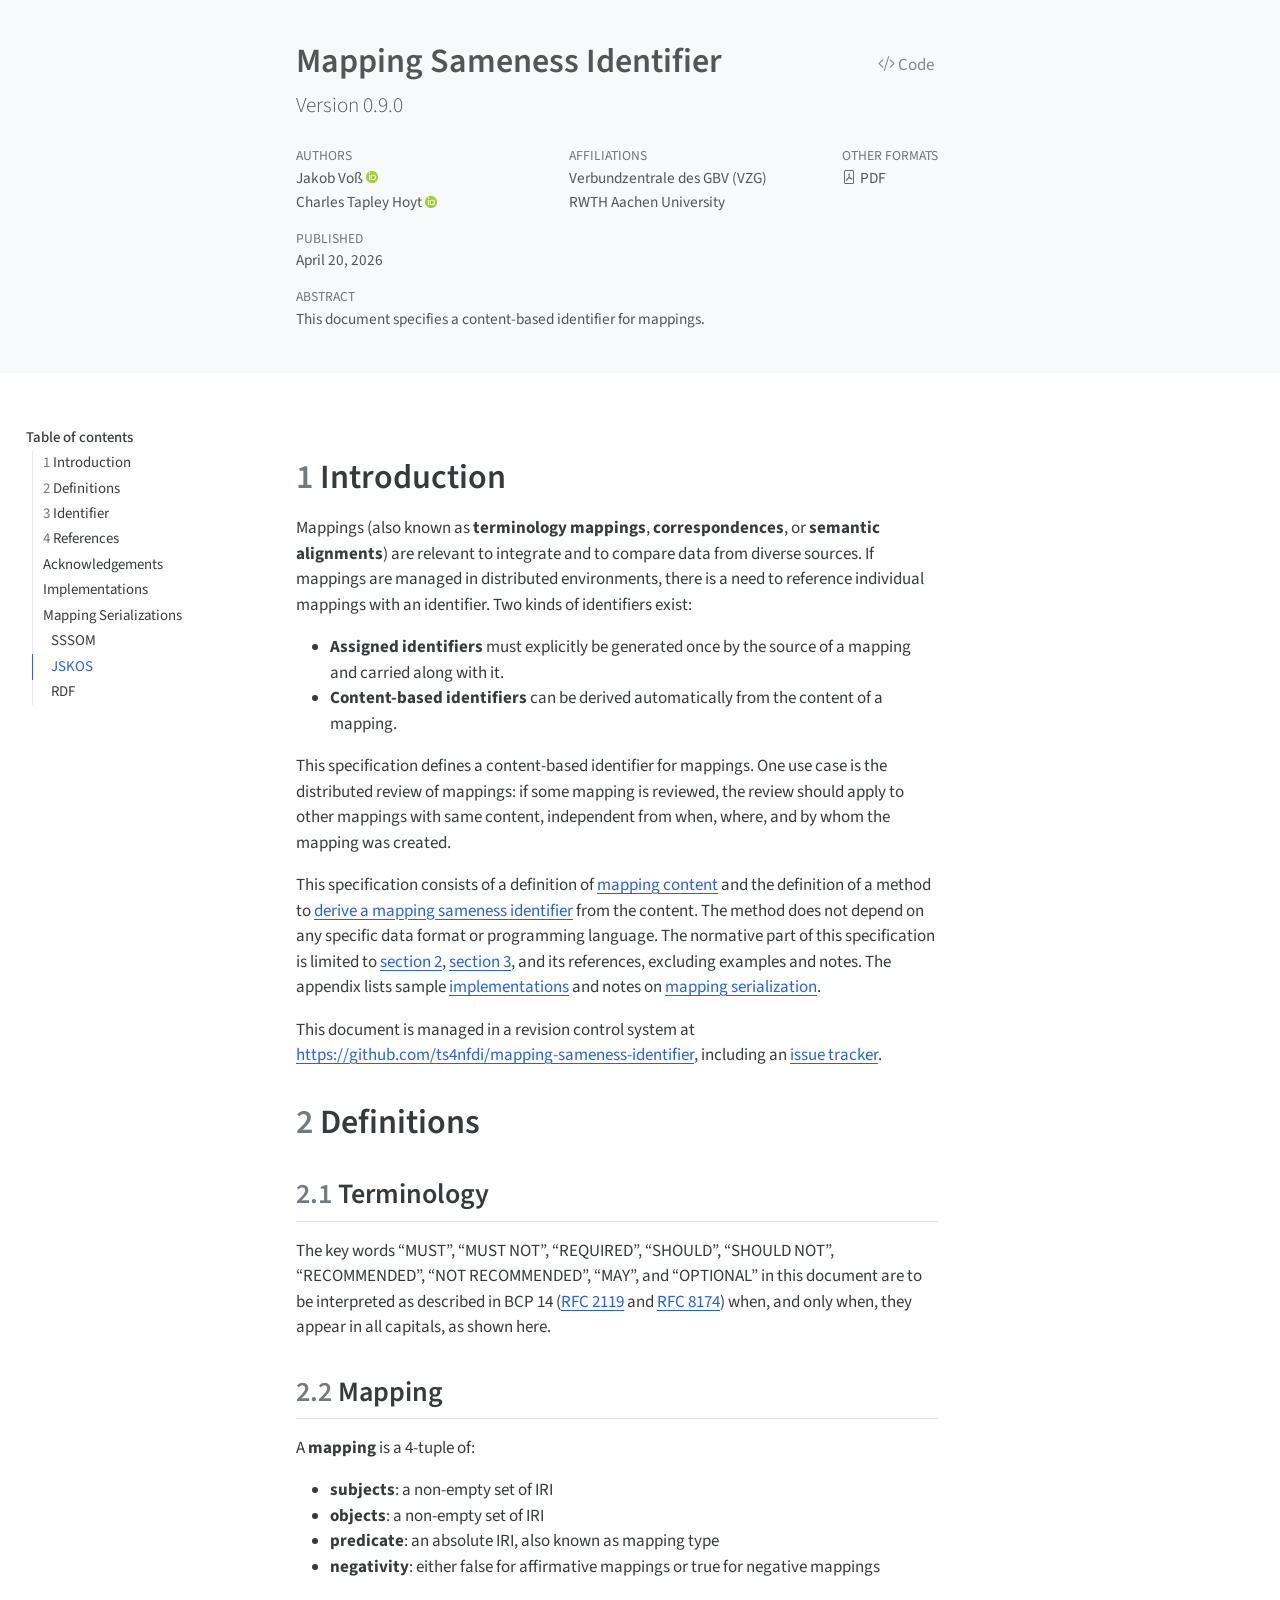
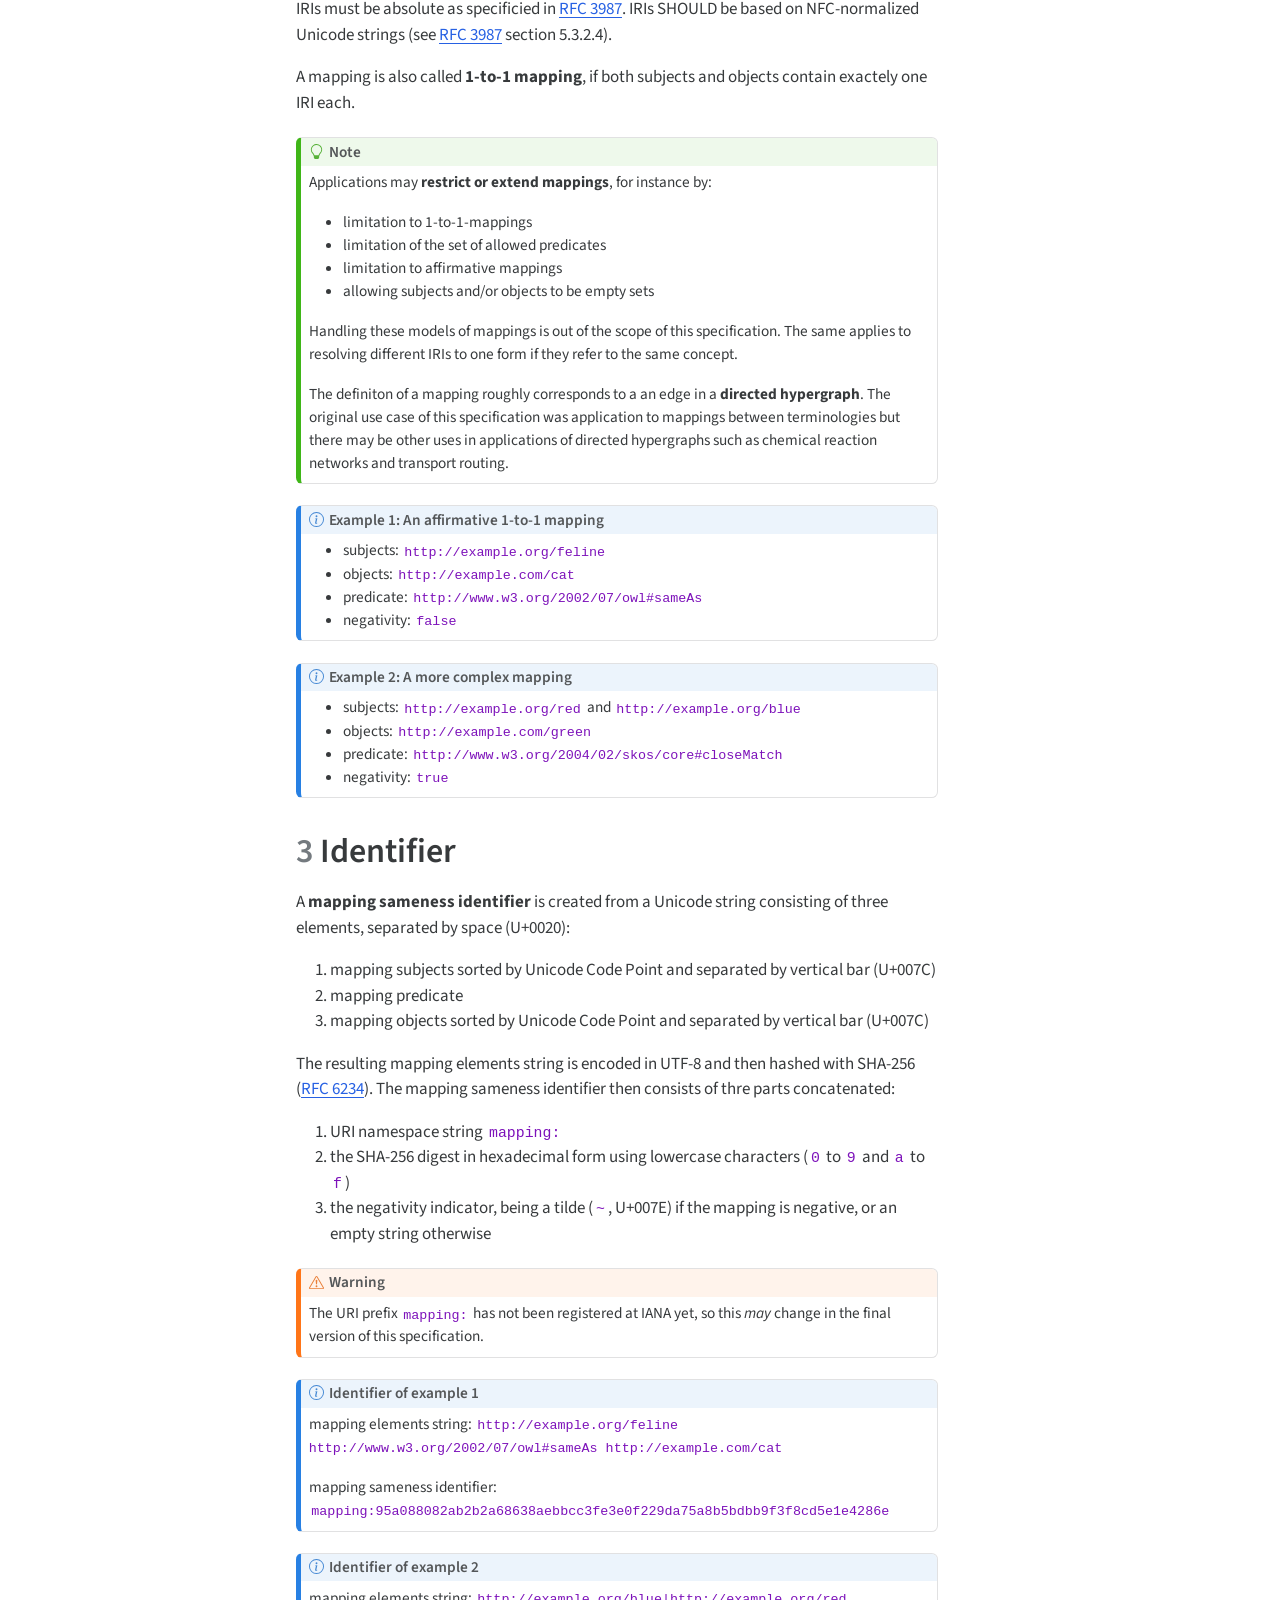
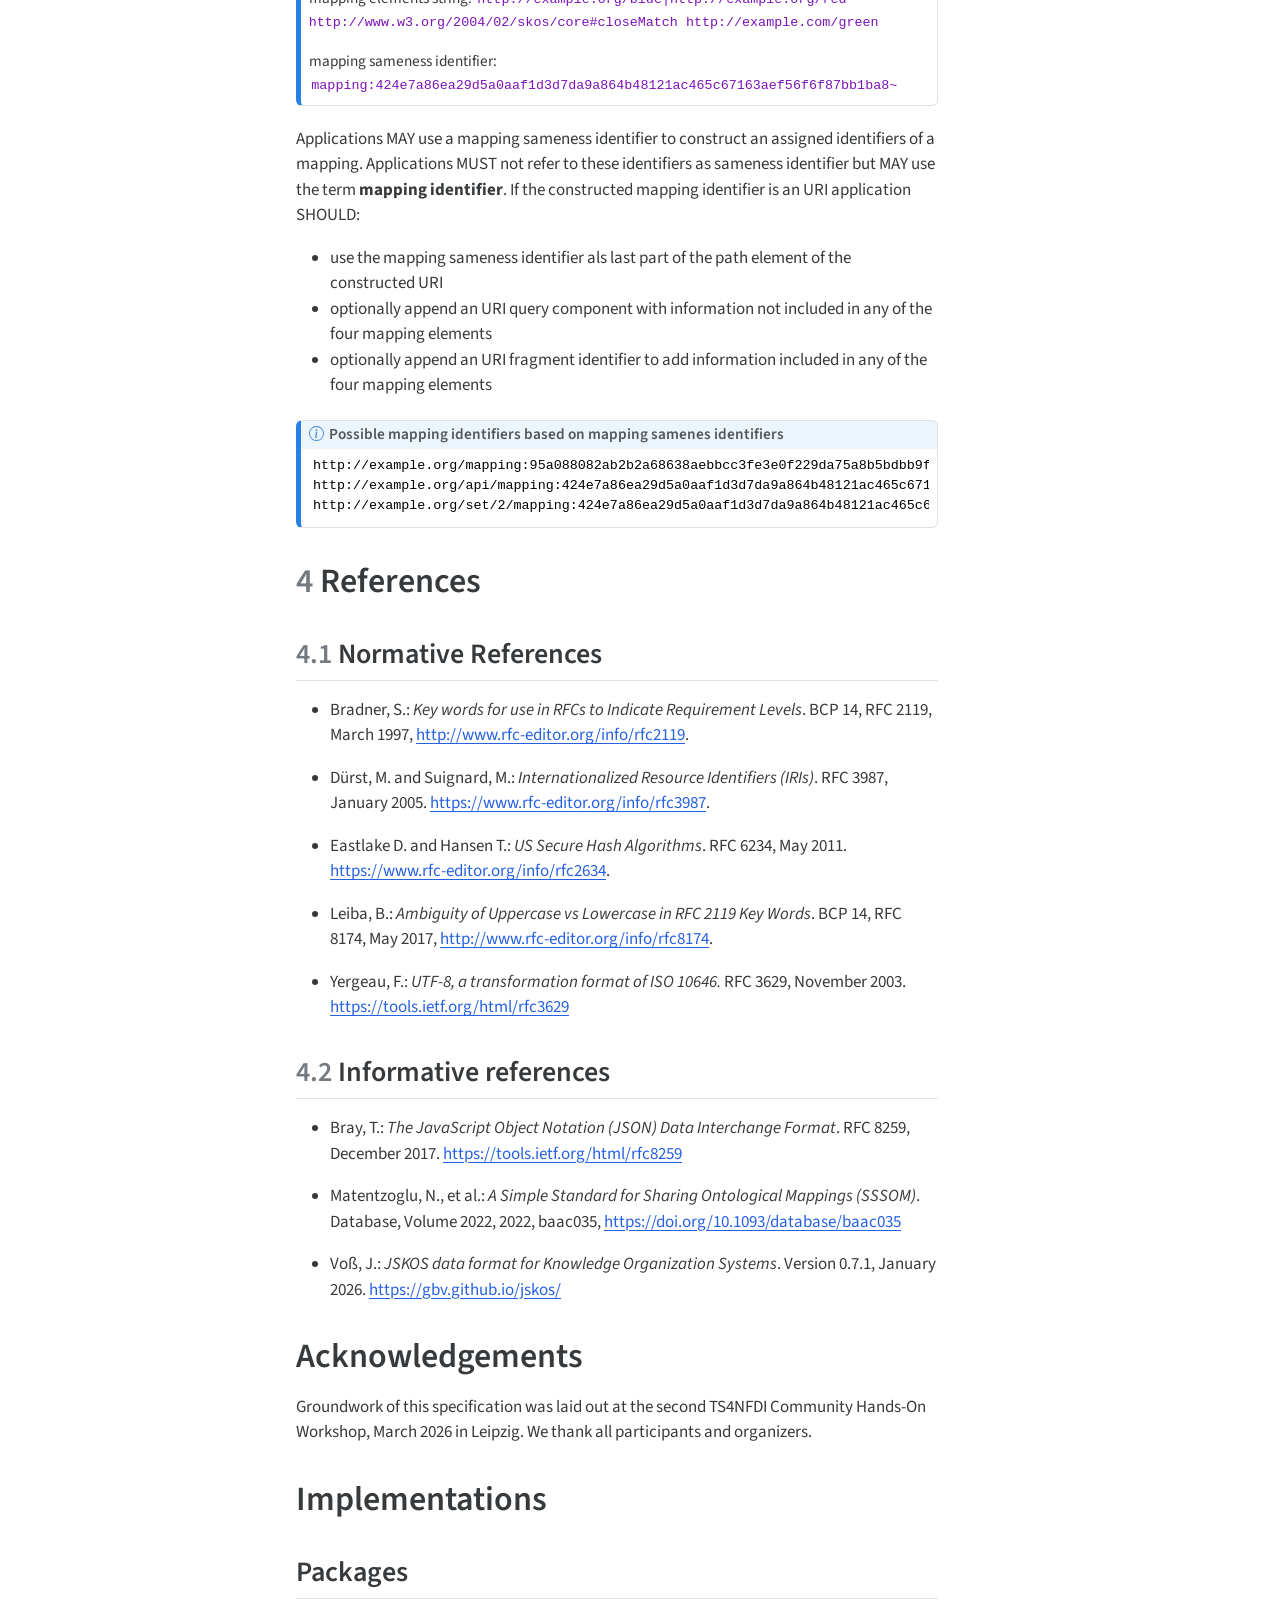
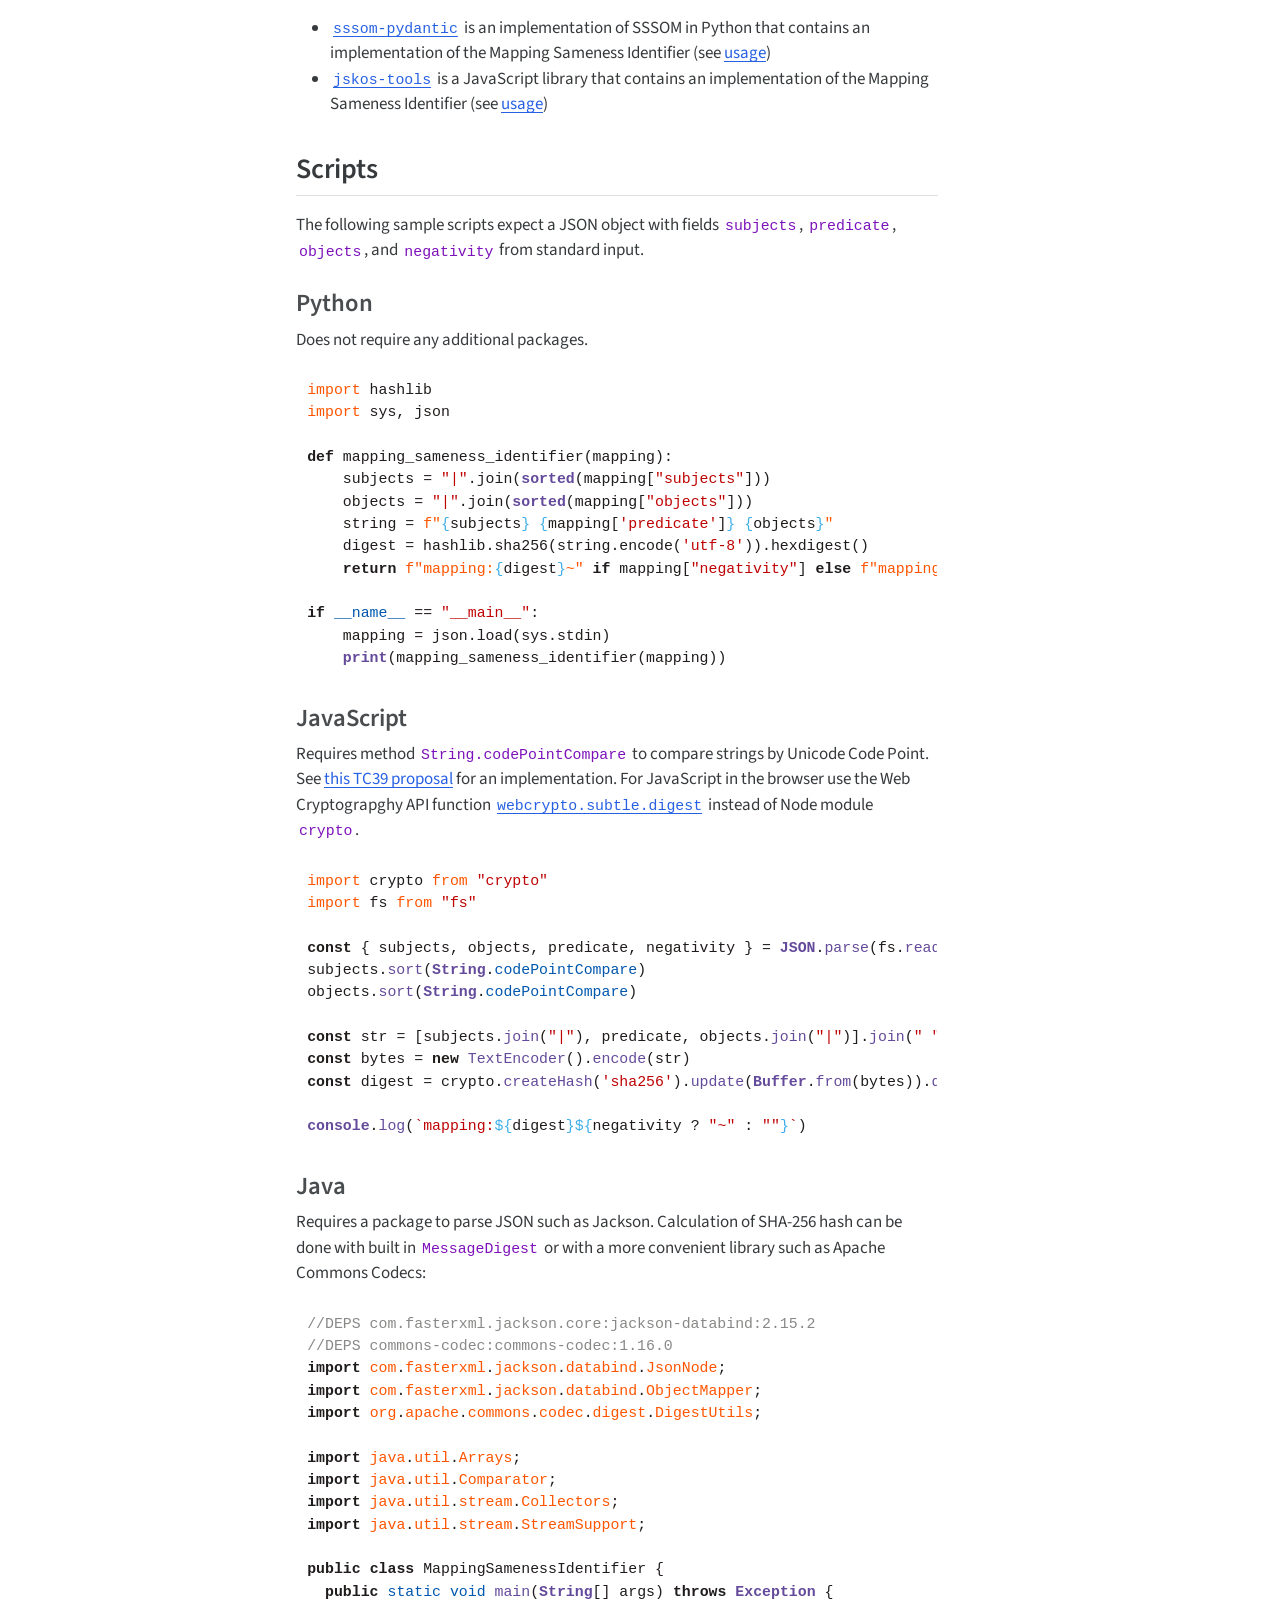
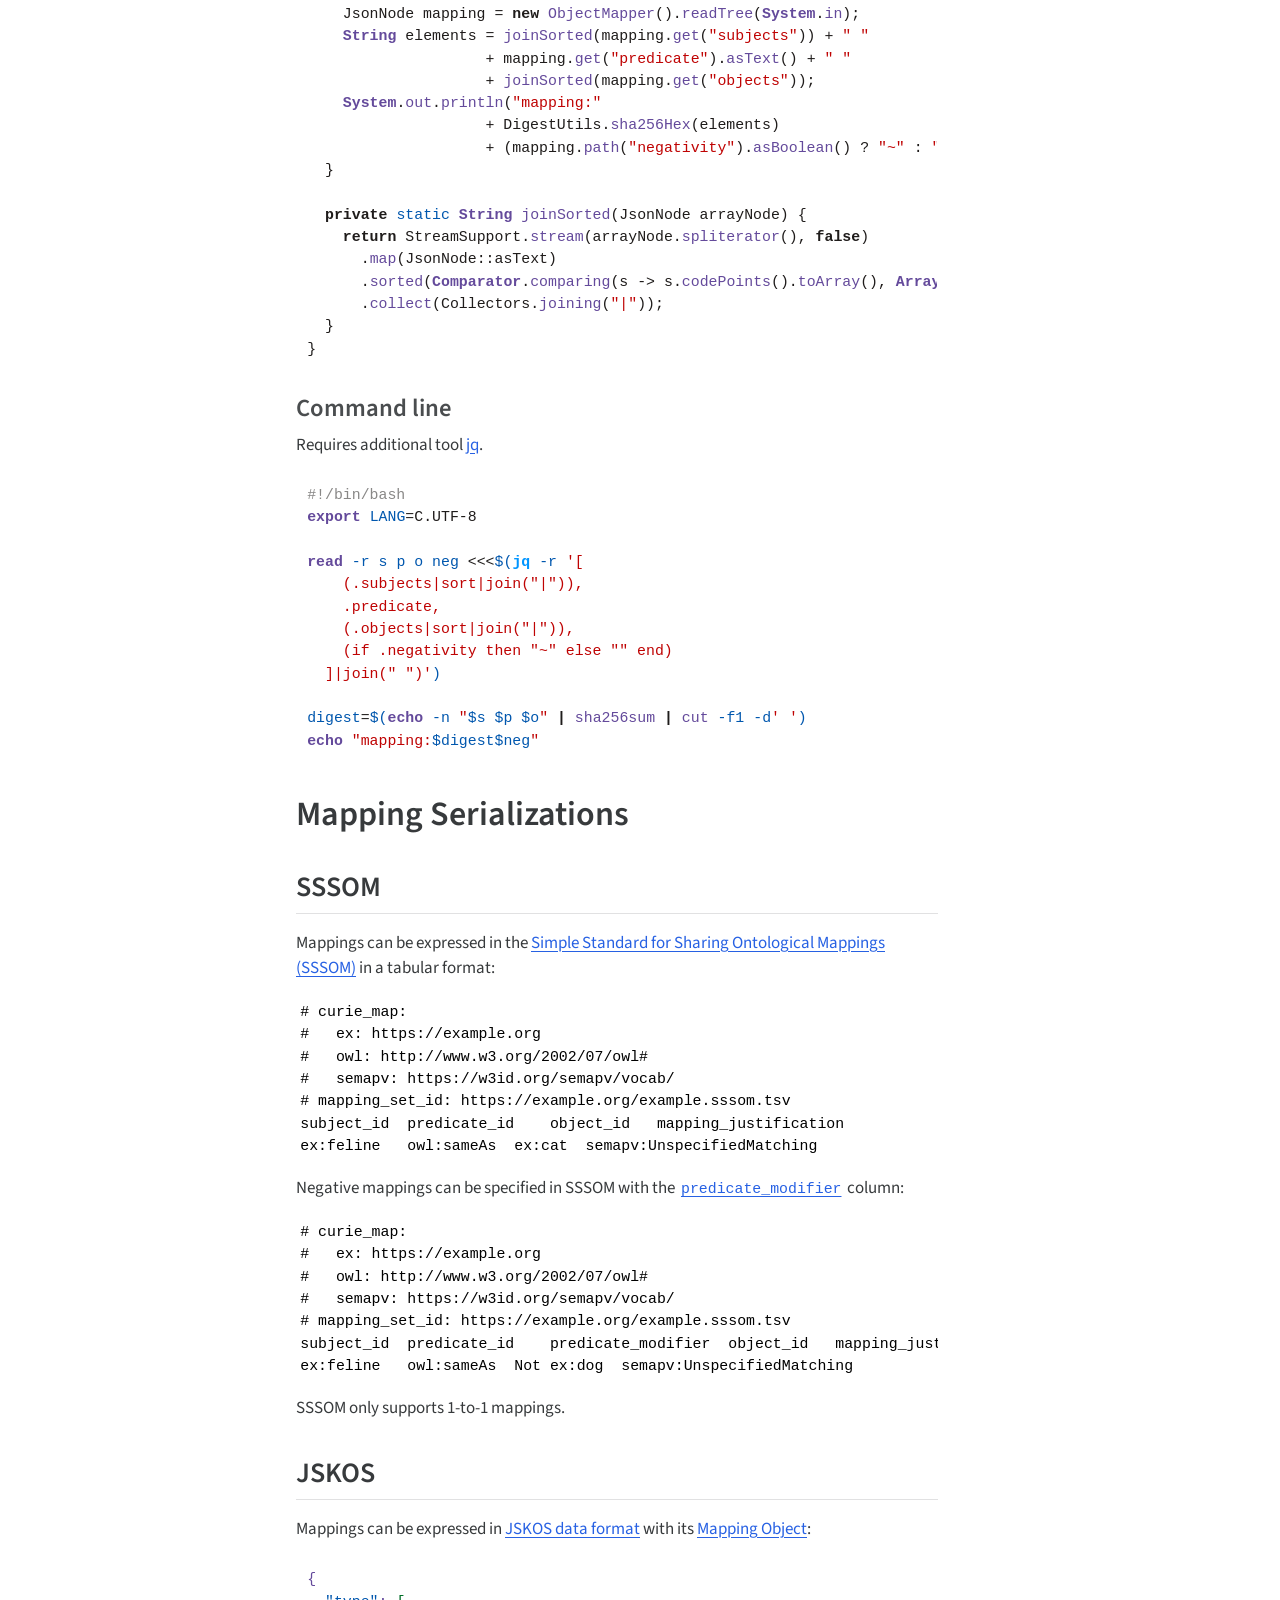
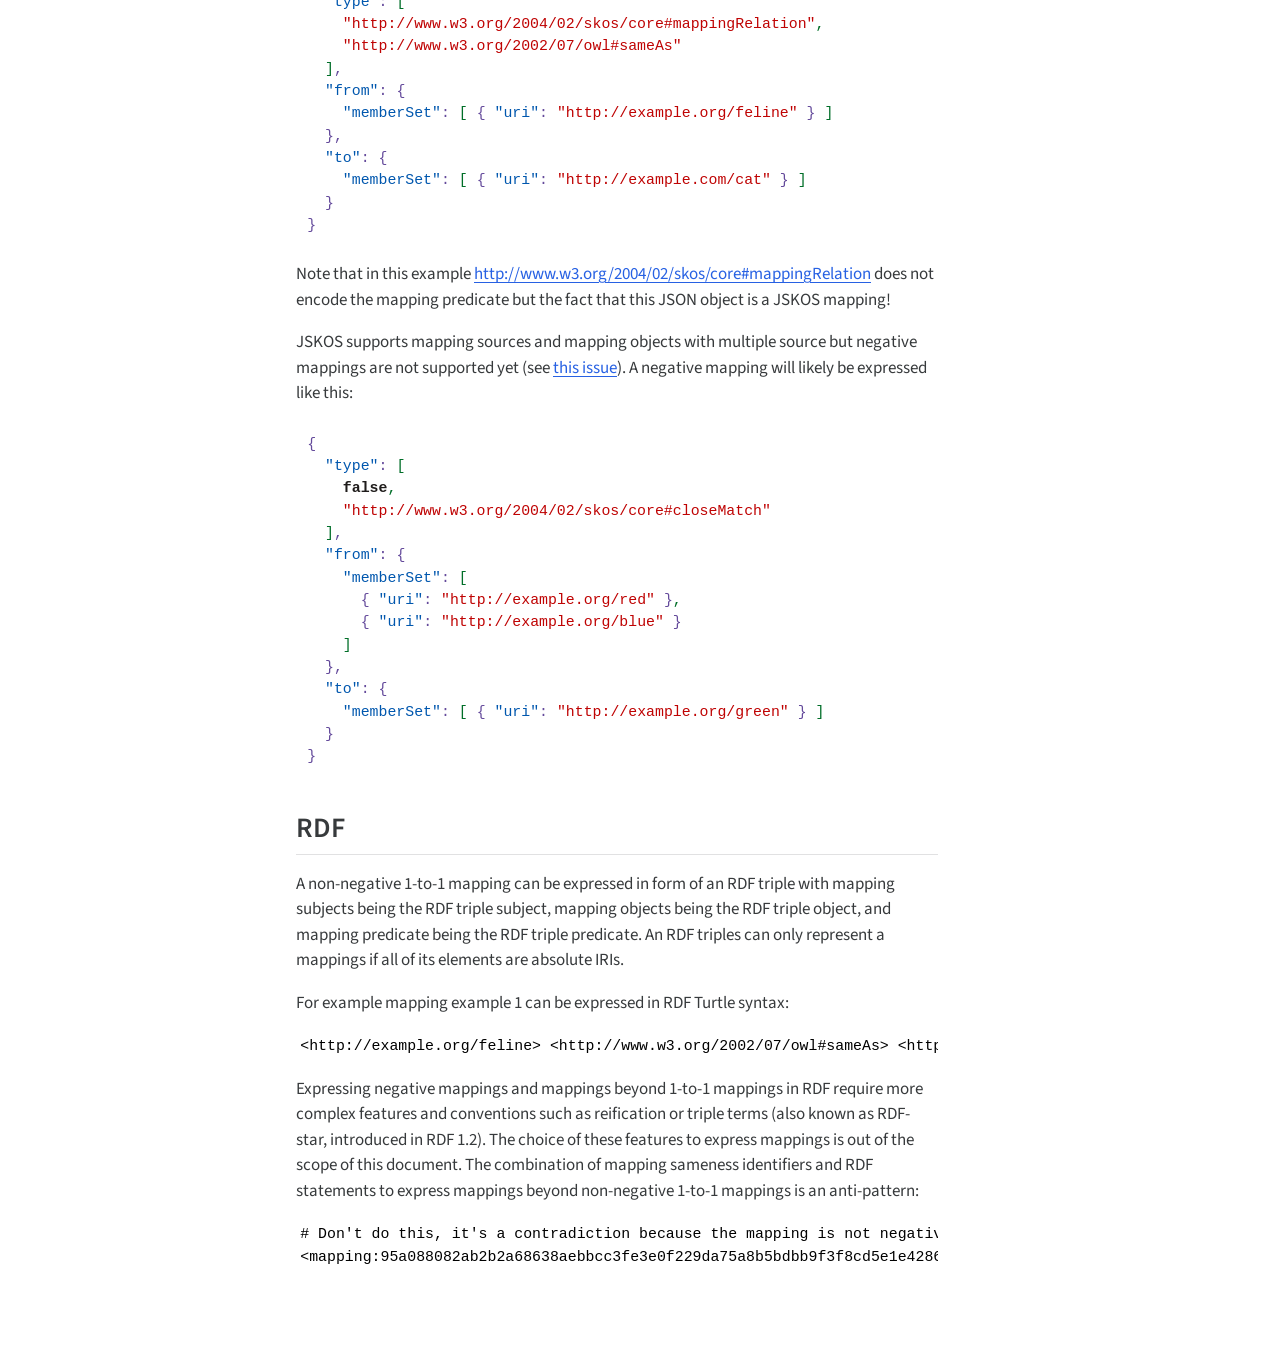
==== commit 308bf555: "Regroup appendix" ====
--- a/docs/index.html
+++ b/docs/index.html
@@ -165,21 +165,23 @@
   <li><a href="#normative-references" id="toc-normative-references" class="nav-link" data-scroll-target="#normative-references"><span class="header-section-number">4.1</span> Normative References</a></li>
   <li><a href="#informative-references" id="toc-informative-references" class="nav-link" data-scroll-target="#informative-references"><span class="header-section-number">4.2</span> Informative references</a></li>
   </ul></li>
-  <li><a href="#appendix" id="toc-appendix" class="nav-link" data-scroll-target="#appendix">Appendix</a>
+  <li><a href="#acknowledgements" id="toc-acknowledgements" class="nav-link" data-scroll-target="#acknowledgements">Acknowledgements</a></li>
+  <li><a href="#implementations" id="toc-implementations" class="nav-link" data-scroll-target="#implementations">Implementations</a>
   <ul class="collapse">
-  <li><a href="#examples" id="toc-examples" class="nav-link" data-scroll-target="#examples">Examples</a>
+  <li><a href="#packages" id="toc-packages" class="nav-link" data-scroll-target="#packages">Packages</a></li>
+  <li><a href="#scripts" id="toc-scripts" class="nav-link" data-scroll-target="#scripts">Scripts</a>
+  <ul class="collapse">
+  <li><a href="#python" id="toc-python" class="nav-link" data-scroll-target="#python">Python</a></li>
+  <li><a href="#javascript" id="toc-javascript" class="nav-link" data-scroll-target="#javascript">JavaScript</a></li>
+  <li><a href="#java" id="toc-java" class="nav-link" data-scroll-target="#java">Java</a></li>
+  <li><a href="#command-line" id="toc-command-line" class="nav-link" data-scroll-target="#command-line">Command line</a></li>
+  </ul></li>
+  </ul></li>
+  <li><a href="#mapping-serializations" id="toc-mapping-serializations" class="nav-link" data-scroll-target="#mapping-serializations">Mapping Serializations</a>
   <ul class="collapse">
   <li><a href="#sssom" id="toc-sssom" class="nav-link" data-scroll-target="#sssom">SSSOM</a></li>
   <li><a href="#jskos" id="toc-jskos" class="nav-link" data-scroll-target="#jskos">JSKOS</a></li>
   <li><a href="#rdf" id="toc-rdf" class="nav-link" data-scroll-target="#rdf">RDF</a></li>
-  </ul></li>
-  <li><a href="#implementations" id="toc-implementations" class="nav-link" data-scroll-target="#implementations">Implementations</a>
-  <ul class="collapse">
-  <li><a href="#scripts" id="toc-scripts" class="nav-link" data-scroll-target="#scripts">Scripts</a></li>
-  <li><a href="#packages" id="toc-packages" class="nav-link" data-scroll-target="#packages">Packages</a></li>
-  </ul></li>
-  <li><a href="#changes" id="toc-changes" class="nav-link" data-scroll-target="#changes">Changes</a></li>
-  <li><a href="#acknowledgements" id="toc-acknowledgements" class="nav-link" data-scroll-target="#acknowledgements">Acknowledgements</a></li>
   </ul></li>
   </ul>
 </nav>
@@ -201,7 +203,8 @@
 <li><strong>Content-based identifiers</strong> can be derived automatically from the content of a mapping.</li>
 </ul>
 <p>This specification defines a content-based identifier for mappings. One use case is the distributed review of mappings: if some mapping is reviewed, the review should apply to other mappings with same content, independent from when, where, and by whom the mapping was created.</p>
-<p>This specification consists of a definition of <a href="#mappings">mapping content</a> and the definition of a method to <a href="#identifier">derive a mapping sameness identifier</a> from the content. The method does not depend on any specific data format or programming language. The normative part of this specification is limited to <a href="#definitions">section 2</a>, <a href="#identifier">section 3</a>, and its references, excluding examples and notes. The appendix contains <a href="#examples">examples</a> and <a href="#implementations">implementations</a> for illustration.</p>
+<p>This specification consists of a definition of <a href="#mappings">mapping content</a> and the definition of a method to <a href="#identifier">derive a mapping sameness identifier</a> from the content. The method does not depend on any specific data format or programming language. The normative part of this specification is limited to <a href="#definitions">section 2</a>, <a href="#identifier">section 3</a>, and its references, excluding examples and notes. The appendix lists sample <a href="#implementations">implementations</a> and notes on <a href="#mapping-serializations">mapping serialization</a>.</p>
+<p>This document is managed in a revision control system at <a href="https://github.com/ts4nfdi/mapping-sameness-identifier" class="uri">https://github.com/ts4nfdi/mapping-sameness-identifier</a>, including an <a href="https://github.com/ts4nfdi/mapping-sameness-identifier/issues">issue tracker</a>.</p>
 </section>
 <section id="definitions" class="level1" data-number="2">
 <h1 data-number="2"><span class="header-section-number">2</span> Definitions</h1>
@@ -377,13 +380,111 @@
 </ul>
 </section>
 </section>
-<section id="appendix" class="level1 unnumbered">
-<h1 class="unnumbered">Appendix</h1>
-<p>The following information is non-normative.</p>
-<section id="examples" class="level2 unnumbered">
-<h2 class="unnumbered anchored" data-anchor-id="examples">Examples</h2>
-<section id="sssom" class="level3 unnumbered">
-<h3 class="unnumbered anchored" data-anchor-id="sssom">SSSOM</h3>
+<section id="acknowledgements" class="level1 unnumbered">
+<h1 class="unnumbered">Acknowledgements</h1>
+<p>Groundwork of this specification was laid out at the second TS4NFDI Community Hands-On Workshop, March 2026 in Leipzig. We thank all participants and organizers.</p>
+</section>
+<section id="implementations" class="level1 unnumbered">
+<h1 class="unnumbered">Implementations</h1>
+<section id="packages" class="level2 unnumbered">
+<h2 class="unnumbered anchored" data-anchor-id="packages">Packages</h2>
+<ul>
+<li><a href="https://github.com/cthoyt/sssom-pydantic"><code>sssom-pydantic</code></a> is an implementation of SSSOM in Python that contains an implementation of the Mapping Sameness Identifier (see <a href="https://sssom-pydantic.readthedocs.io/en/latest/api/sssom_pydantic.api.hash_triple.html">usage</a>)</li>
+<li><a href="https://www.npmjs.com/package/jskos-tools"><code>jskos-tools</code></a> is a JavaScript library that contains an implementation of the Mapping Sameness Identifier (see <a href="https://www.npmjs.com/package/jskos-tools#mappingsamenessidentifier">usage</a>)</li>
+</ul>
+<!-- [`SSSOM-Java`](https://github.com/gouttegd/sssom-java/) is an implementation of SSSOM in Java that contains an implementation of the Mapping Sameness Identifier (see [javadocs](https://incenp.org/dvlpt/sssom-java/apidocs/org/incenp/obofoundry/sssom/MappingHasher.html)) -->
+</section>
+<section id="scripts" class="level2 unnumbered">
+<h2 class="unnumbered anchored" data-anchor-id="scripts">Scripts</h2>
+<p>The following sample scripts expect a JSON object with fields <code>subjects</code>, <code>predicate</code>, <code>objects</code>, and <code>negativity</code> from standard input.</p>
+<section id="python" class="level3 unnumbered">
+<h3 class="unnumbered anchored" data-anchor-id="python">Python</h3>
+<p>Does not require any additional packages.</p>
+<div class="code-copy-outer-scaffold"><div class="sourceCode" id="cb2"><pre class="sourceCode python code-with-copy"><code class="sourceCode python"><span id="cb2-1"><a href="#cb2-1" aria-hidden="true" tabindex="-1"></a><span class="im">import</span> hashlib</span>
+<span id="cb2-2"><a href="#cb2-2" aria-hidden="true" tabindex="-1"></a><span class="im">import</span> sys, json</span>
+<span id="cb2-3"><a href="#cb2-3" aria-hidden="true" tabindex="-1"></a></span>
+<span id="cb2-4"><a href="#cb2-4" aria-hidden="true" tabindex="-1"></a><span class="kw">def</span> mapping_sameness_identifier(mapping):</span>
+<span id="cb2-5"><a href="#cb2-5" aria-hidden="true" tabindex="-1"></a>    subjects <span class="op">=</span> <span class="st">"|"</span>.join(<span class="bu">sorted</span>(mapping[<span class="st">"subjects"</span>]))</span>
+<span id="cb2-6"><a href="#cb2-6" aria-hidden="true" tabindex="-1"></a>    objects <span class="op">=</span> <span class="st">"|"</span>.join(<span class="bu">sorted</span>(mapping[<span class="st">"objects"</span>]))</span>
+<span id="cb2-7"><a href="#cb2-7" aria-hidden="true" tabindex="-1"></a>    string <span class="op">=</span> <span class="ss">f"</span><span class="sc">{</span>subjects<span class="sc">}</span><span class="ss"> </span><span class="sc">{</span>mapping[<span class="st">'predicate'</span>]<span class="sc">}</span><span class="ss"> </span><span class="sc">{</span>objects<span class="sc">}</span><span class="ss">"</span></span>
+<span id="cb2-8"><a href="#cb2-8" aria-hidden="true" tabindex="-1"></a>    digest <span class="op">=</span> hashlib.sha256(string.encode(<span class="st">'utf-8'</span>)).hexdigest()</span>
+<span id="cb2-9"><a href="#cb2-9" aria-hidden="true" tabindex="-1"></a>    <span class="cf">return</span> <span class="ss">f"mapping:</span><span class="sc">{</span>digest<span class="sc">}</span><span class="ss">~"</span> <span class="cf">if</span> mapping[<span class="st">"negativity"</span>] <span class="cf">else</span> <span class="ss">f"mapping:</span><span class="sc">{</span>digest<span class="sc">}</span><span class="ss">"</span></span>
+<span id="cb2-10"><a href="#cb2-10" aria-hidden="true" tabindex="-1"></a></span>
+<span id="cb2-11"><a href="#cb2-11" aria-hidden="true" tabindex="-1"></a><span class="cf">if</span> <span class="va">__name__</span> <span class="op">==</span> <span class="st">"__main__"</span>:</span>
+<span id="cb2-12"><a href="#cb2-12" aria-hidden="true" tabindex="-1"></a>    mapping <span class="op">=</span> json.load(sys.stdin)</span>
+<span id="cb2-13"><a href="#cb2-13" aria-hidden="true" tabindex="-1"></a>    <span class="bu">print</span>(mapping_sameness_identifier(mapping))</span></code></pre></div><button title="Copy to Clipboard" class="code-copy-button"><i class="bi"></i></button></div>
+</section>
+<section id="javascript" class="level3 unnumbered">
+<h3 class="unnumbered anchored" data-anchor-id="javascript">JavaScript</h3>
+<p>Requires method <code>String.codePointCompare</code> to compare strings by Unicode Code Point. See <a href="http://tc39.es/proposal-compare-strings-by-codepoint/">this TC39 proposal</a> for an implementation. For JavaScript in the browser use the Web Cryptograpghy API function <a href="https://developer.mozilla.org/en-US/docs/Web/API/SubtleCrypto/digest"><code>webcrypto.subtle.digest</code></a> instead of Node module <code>crypto</code>.</p>
+<div class="code-copy-outer-scaffold"><div class="sourceCode" id="cb3"><pre class="sourceCode js code-with-copy"><code class="sourceCode javascript"><span id="cb3-1"><a href="#cb3-1" aria-hidden="true" tabindex="-1"></a><span class="im">import</span> crypto <span class="im">from</span> <span class="st">"crypto"</span></span>
+<span id="cb3-2"><a href="#cb3-2" aria-hidden="true" tabindex="-1"></a><span class="im">import</span> fs <span class="im">from</span> <span class="st">"fs"</span></span>
+<span id="cb3-3"><a href="#cb3-3" aria-hidden="true" tabindex="-1"></a></span>
+<span id="cb3-4"><a href="#cb3-4" aria-hidden="true" tabindex="-1"></a><span class="kw">const</span> { subjects<span class="op">,</span> objects<span class="op">,</span> predicate<span class="op">,</span> negativity } <span class="op">=</span> <span class="bu">JSON</span><span class="op">.</span><span class="fu">parse</span>(fs<span class="op">.</span><span class="fu">readFileSync</span>(<span class="dv">0</span><span class="op">,</span> <span class="st">'utf-8'</span>))</span>
+<span id="cb3-5"><a href="#cb3-5" aria-hidden="true" tabindex="-1"></a>subjects<span class="op">.</span><span class="fu">sort</span>(<span class="bu">String</span><span class="op">.</span><span class="at">codePointCompare</span>)</span>
+<span id="cb3-6"><a href="#cb3-6" aria-hidden="true" tabindex="-1"></a>objects<span class="op">.</span><span class="fu">sort</span>(<span class="bu">String</span><span class="op">.</span><span class="at">codePointCompare</span>)</span>
+<span id="cb3-7"><a href="#cb3-7" aria-hidden="true" tabindex="-1"></a></span>
+<span id="cb3-8"><a href="#cb3-8" aria-hidden="true" tabindex="-1"></a><span class="kw">const</span> str <span class="op">=</span> [subjects<span class="op">.</span><span class="fu">join</span>(<span class="st">"|"</span>)<span class="op">,</span> predicate<span class="op">,</span> objects<span class="op">.</span><span class="fu">join</span>(<span class="st">"|"</span>)]<span class="op">.</span><span class="fu">join</span>(<span class="st">" "</span>)</span>
+<span id="cb3-9"><a href="#cb3-9" aria-hidden="true" tabindex="-1"></a><span class="kw">const</span> bytes <span class="op">=</span> <span class="kw">new</span> <span class="fu">TextEncoder</span>()<span class="op">.</span><span class="fu">encode</span>(str)</span>
+<span id="cb3-10"><a href="#cb3-10" aria-hidden="true" tabindex="-1"></a><span class="kw">const</span> digest <span class="op">=</span> crypto<span class="op">.</span><span class="fu">createHash</span>(<span class="st">'sha256'</span>)<span class="op">.</span><span class="fu">update</span>(<span class="bu">Buffer</span><span class="op">.</span><span class="fu">from</span>(bytes))<span class="op">.</span><span class="fu">digest</span>(<span class="st">"hex"</span>)</span>
+<span id="cb3-11"><a href="#cb3-11" aria-hidden="true" tabindex="-1"></a>  </span>
+<span id="cb3-12"><a href="#cb3-12" aria-hidden="true" tabindex="-1"></a><span class="bu">console</span><span class="op">.</span><span class="fu">log</span>(<span class="vs">`mapping:</span><span class="sc">${</span>digest<span class="sc">}${</span>negativity <span class="op">?</span> <span class="st">"~"</span> <span class="op">:</span> <span class="st">""</span><span class="sc">}</span><span class="vs">`</span>)</span></code></pre></div><button title="Copy to Clipboard" class="code-copy-button"><i class="bi"></i></button></div>
+</section>
+<section id="java" class="level3 unnumbered">
+<h3 class="unnumbered anchored" data-anchor-id="java">Java</h3>
+<p>Requires a package to parse JSON such as Jackson. Calculation of SHA-256 hash can be done with built in <code>MessageDigest</code> or with a more convenient library such as Apache Commons Codecs:</p>
+<div class="code-copy-outer-scaffold"><div class="sourceCode" id="cb4"><pre class="sourceCode java code-with-copy"><code class="sourceCode java"><span id="cb4-1"><a href="#cb4-1" aria-hidden="true" tabindex="-1"></a><span class="co">//DEPS com.fasterxml.jackson.core:jackson-databind:2.15.2</span></span>
+<span id="cb4-2"><a href="#cb4-2" aria-hidden="true" tabindex="-1"></a><span class="co">//DEPS commons-codec:commons-codec:1.16.0</span></span>
+<span id="cb4-3"><a href="#cb4-3" aria-hidden="true" tabindex="-1"></a><span class="kw">import</span> <span class="im">com</span><span class="op">.</span><span class="im">fasterxml</span><span class="op">.</span><span class="im">jackson</span><span class="op">.</span><span class="im">databind</span><span class="op">.</span><span class="im">JsonNode</span><span class="op">;</span></span>
+<span id="cb4-4"><a href="#cb4-4" aria-hidden="true" tabindex="-1"></a><span class="kw">import</span> <span class="im">com</span><span class="op">.</span><span class="im">fasterxml</span><span class="op">.</span><span class="im">jackson</span><span class="op">.</span><span class="im">databind</span><span class="op">.</span><span class="im">ObjectMapper</span><span class="op">;</span></span>
+<span id="cb4-5"><a href="#cb4-5" aria-hidden="true" tabindex="-1"></a><span class="kw">import</span> <span class="im">org</span><span class="op">.</span><span class="im">apache</span><span class="op">.</span><span class="im">commons</span><span class="op">.</span><span class="im">codec</span><span class="op">.</span><span class="im">digest</span><span class="op">.</span><span class="im">DigestUtils</span><span class="op">;</span></span>
+<span id="cb4-6"><a href="#cb4-6" aria-hidden="true" tabindex="-1"></a></span>
+<span id="cb4-7"><a href="#cb4-7" aria-hidden="true" tabindex="-1"></a><span class="kw">import</span> <span class="im">java</span><span class="op">.</span><span class="im">util</span><span class="op">.</span><span class="im">Arrays</span><span class="op">;</span></span>
+<span id="cb4-8"><a href="#cb4-8" aria-hidden="true" tabindex="-1"></a><span class="kw">import</span> <span class="im">java</span><span class="op">.</span><span class="im">util</span><span class="op">.</span><span class="im">Comparator</span><span class="op">;</span></span>
+<span id="cb4-9"><a href="#cb4-9" aria-hidden="true" tabindex="-1"></a><span class="kw">import</span> <span class="im">java</span><span class="op">.</span><span class="im">util</span><span class="op">.</span><span class="im">stream</span><span class="op">.</span><span class="im">Collectors</span><span class="op">;</span></span>
+<span id="cb4-10"><a href="#cb4-10" aria-hidden="true" tabindex="-1"></a><span class="kw">import</span> <span class="im">java</span><span class="op">.</span><span class="im">util</span><span class="op">.</span><span class="im">stream</span><span class="op">.</span><span class="im">StreamSupport</span><span class="op">;</span></span>
+<span id="cb4-11"><a href="#cb4-11" aria-hidden="true" tabindex="-1"></a></span>
+<span id="cb4-12"><a href="#cb4-12" aria-hidden="true" tabindex="-1"></a><span class="kw">public</span> <span class="kw">class</span> MappingSamenessIdentifier <span class="op">{</span></span>
+<span id="cb4-13"><a href="#cb4-13" aria-hidden="true" tabindex="-1"></a>  <span class="kw">public</span> <span class="dt">static</span> <span class="dt">void</span> <span class="fu">main</span><span class="op">(</span><span class="bu">String</span><span class="op">[]</span> args<span class="op">)</span> <span class="kw">throws</span> <span class="bu">Exception</span> <span class="op">{</span></span>
+<span id="cb4-14"><a href="#cb4-14" aria-hidden="true" tabindex="-1"></a>    JsonNode mapping <span class="op">=</span> <span class="kw">new</span> <span class="fu">ObjectMapper</span><span class="op">().</span><span class="fu">readTree</span><span class="op">(</span><span class="bu">System</span><span class="op">.</span><span class="fu">in</span><span class="op">);</span></span>
+<span id="cb4-15"><a href="#cb4-15" aria-hidden="true" tabindex="-1"></a>    <span class="bu">String</span> elements <span class="op">=</span> <span class="fu">joinSorted</span><span class="op">(</span>mapping<span class="op">.</span><span class="fu">get</span><span class="op">(</span><span class="st">"subjects"</span><span class="op">))</span> <span class="op">+</span> <span class="st">" "</span></span>
+<span id="cb4-16"><a href="#cb4-16" aria-hidden="true" tabindex="-1"></a>                    <span class="op">+</span> mapping<span class="op">.</span><span class="fu">get</span><span class="op">(</span><span class="st">"predicate"</span><span class="op">).</span><span class="fu">asText</span><span class="op">()</span> <span class="op">+</span> <span class="st">" "</span></span>
+<span id="cb4-17"><a href="#cb4-17" aria-hidden="true" tabindex="-1"></a>                    <span class="op">+</span> <span class="fu">joinSorted</span><span class="op">(</span>mapping<span class="op">.</span><span class="fu">get</span><span class="op">(</span><span class="st">"objects"</span><span class="op">));</span></span>
+<span id="cb4-18"><a href="#cb4-18" aria-hidden="true" tabindex="-1"></a>    <span class="bu">System</span><span class="op">.</span><span class="fu">out</span><span class="op">.</span><span class="fu">println</span><span class="op">(</span><span class="st">"mapping:"</span> </span>
+<span id="cb4-19"><a href="#cb4-19" aria-hidden="true" tabindex="-1"></a>                    <span class="op">+</span> DigestUtils<span class="op">.</span><span class="fu">sha256Hex</span><span class="op">(</span>elements<span class="op">)</span></span>
+<span id="cb4-20"><a href="#cb4-20" aria-hidden="true" tabindex="-1"></a>                    <span class="op">+</span> <span class="op">(</span>mapping<span class="op">.</span><span class="fu">path</span><span class="op">(</span><span class="st">"negativity"</span><span class="op">).</span><span class="fu">asBoolean</span><span class="op">()</span> <span class="op">?</span> <span class="st">"~"</span> <span class="op">:</span> <span class="st">""</span><span class="op">));</span></span>
+<span id="cb4-21"><a href="#cb4-21" aria-hidden="true" tabindex="-1"></a>  <span class="op">}</span></span>
+<span id="cb4-22"><a href="#cb4-22" aria-hidden="true" tabindex="-1"></a></span>
+<span id="cb4-23"><a href="#cb4-23" aria-hidden="true" tabindex="-1"></a>  <span class="kw">private</span> <span class="dt">static</span> <span class="bu">String</span> <span class="fu">joinSorted</span><span class="op">(</span>JsonNode arrayNode<span class="op">)</span> <span class="op">{</span></span>
+<span id="cb4-24"><a href="#cb4-24" aria-hidden="true" tabindex="-1"></a>    <span class="cf">return</span> StreamSupport<span class="op">.</span><span class="fu">stream</span><span class="op">(</span>arrayNode<span class="op">.</span><span class="fu">spliterator</span><span class="op">(),</span> <span class="kw">false</span><span class="op">)</span></span>
+<span id="cb4-25"><a href="#cb4-25" aria-hidden="true" tabindex="-1"></a>      <span class="op">.</span><span class="fu">map</span><span class="op">(</span>JsonNode<span class="op">::</span>asText<span class="op">)</span></span>
+<span id="cb4-26"><a href="#cb4-26" aria-hidden="true" tabindex="-1"></a>      <span class="op">.</span><span class="fu">sorted</span><span class="op">(</span><span class="bu">Comparator</span><span class="op">.</span><span class="fu">comparing</span><span class="op">(</span>s <span class="op">-&gt;</span> s<span class="op">.</span><span class="fu">codePoints</span><span class="op">().</span><span class="fu">toArray</span><span class="op">(),</span> <span class="bu">Arrays</span><span class="op">::</span>compare<span class="op">))</span></span>
+<span id="cb4-27"><a href="#cb4-27" aria-hidden="true" tabindex="-1"></a>      <span class="op">.</span><span class="fu">collect</span><span class="op">(</span>Collectors<span class="op">.</span><span class="fu">joining</span><span class="op">(</span><span class="st">"|"</span><span class="op">));</span>        </span>
+<span id="cb4-28"><a href="#cb4-28" aria-hidden="true" tabindex="-1"></a>  <span class="op">}</span></span>
+<span id="cb4-29"><a href="#cb4-29" aria-hidden="true" tabindex="-1"></a><span class="op">}</span></span></code></pre></div><button title="Copy to Clipboard" class="code-copy-button"><i class="bi"></i></button></div>
+</section>
+<section id="command-line" class="level3 unnumbered">
+<h3 class="unnumbered anchored" data-anchor-id="command-line">Command line</h3>
+<p>Requires additional tool <a href="https://jqlang.org/">jq</a>.</p>
+<div class="code-copy-outer-scaffold"><div class="sourceCode" id="cb5"><pre class="sourceCode sh code-with-copy"><code class="sourceCode bash"><span id="cb5-1"><a href="#cb5-1" aria-hidden="true" tabindex="-1"></a><span class="co">#!/bin/bash</span></span>
+<span id="cb5-2"><a href="#cb5-2" aria-hidden="true" tabindex="-1"></a><span class="bu">export</span> <span class="va">LANG</span><span class="op">=</span>C.UTF-8</span>
+<span id="cb5-3"><a href="#cb5-3" aria-hidden="true" tabindex="-1"></a></span>
+<span id="cb5-4"><a href="#cb5-4" aria-hidden="true" tabindex="-1"></a><span class="bu">read</span> <span class="at">-r</span> <span class="va">s</span> <span class="va">p</span> <span class="va">o</span> <span class="va">neg</span> <span class="op">&lt;&lt;&lt;</span><span class="va">$(</span><span class="ex">jq</span> <span class="at">-r</span> <span class="st">'[</span></span>
+<span id="cb5-5"><a href="#cb5-5" aria-hidden="true" tabindex="-1"></a><span class="st">    (.subjects|sort|join("|")),</span></span>
+<span id="cb5-6"><a href="#cb5-6" aria-hidden="true" tabindex="-1"></a><span class="st">    .predicate,</span></span>
+<span id="cb5-7"><a href="#cb5-7" aria-hidden="true" tabindex="-1"></a><span class="st">    (.objects|sort|join("|")),</span></span>
+<span id="cb5-8"><a href="#cb5-8" aria-hidden="true" tabindex="-1"></a><span class="st">    (if .negativity then "~" else "" end)</span></span>
+<span id="cb5-9"><a href="#cb5-9" aria-hidden="true" tabindex="-1"></a><span class="st">  ]|join(" ")'</span><span class="va">)</span></span>
+<span id="cb5-10"><a href="#cb5-10" aria-hidden="true" tabindex="-1"></a></span>
+<span id="cb5-11"><a href="#cb5-11" aria-hidden="true" tabindex="-1"></a><span class="va">digest</span><span class="op">=</span><span class="va">$(</span><span class="bu">echo</span> <span class="at">-n</span> <span class="st">"</span><span class="va">$s</span><span class="st"> </span><span class="va">$p</span><span class="st"> </span><span class="va">$o</span><span class="st">"</span> <span class="kw">|</span> <span class="fu">sha256sum</span> <span class="kw">|</span> <span class="fu">cut</span> <span class="at">-f1</span> <span class="at">-d</span><span class="st">' '</span><span class="va">)</span> </span>
+<span id="cb5-12"><a href="#cb5-12" aria-hidden="true" tabindex="-1"></a><span class="bu">echo</span> <span class="st">"mapping:</span><span class="va">$digest$neg</span><span class="st">"</span></span></code></pre></div><button title="Copy to Clipboard" class="code-copy-button"><i class="bi"></i></button></div>
+</section>
+</section>
+</section>
+<section id="mapping-serializations" class="level1 unnumbered">
+<h1 class="unnumbered">Mapping Serializations</h1>
+<section id="sssom" class="level2 unnumbered">
+<h2 class="unnumbered anchored" data-anchor-id="sssom">SSSOM</h2>
 <p>Mappings can be expressed in the <a href="https://mapping-commons.github.io/sssom/">Simple Standard for Sharing Ontological Mappings (SSSOM)</a> in a tabular format:</p>
 <pre class="tsv"><code># curie_map:
 #   ex: https://example.org
@@ -402,156 +503,47 @@
 ex:feline   owl:sameAs  Not ex:dog  semapv:UnspecifiedMatching</code></pre>
 <p>SSSOM only supports 1-to-1 mappings.</p>
 </section>
-<section id="jskos" class="level3 unnumbered">
-<h3 class="unnumbered anchored" data-anchor-id="jskos">JSKOS</h3>
+<section id="jskos" class="level2 unnumbered">
+<h2 class="unnumbered anchored" data-anchor-id="jskos">JSKOS</h2>
 <p>Mappings can be expressed in <a href="https://gbv.github.io/jskos/">JSKOS data format</a> with its <a href="https://gbv.github.io/jskos/#mapping">Mapping Object</a>:</p>
-<div class="code-copy-outer-scaffold"><div class="sourceCode" id="cb4"><pre class="sourceCode json code-with-copy"><code class="sourceCode json"><span id="cb4-1"><a href="#cb4-1" aria-hidden="true" tabindex="-1"></a><span class="fu">{</span></span>
-<span id="cb4-2"><a href="#cb4-2" aria-hidden="true" tabindex="-1"></a>  <span class="dt">"type"</span><span class="fu">:</span> <span class="ot">[</span></span>
-<span id="cb4-3"><a href="#cb4-3" aria-hidden="true" tabindex="-1"></a>    <span class="st">"http://www.w3.org/2004/02/skos/core#mappingRelation"</span><span class="ot">,</span></span>
-<span id="cb4-4"><a href="#cb4-4" aria-hidden="true" tabindex="-1"></a>    <span class="st">"http://www.w3.org/2002/07/owl#sameAs"</span></span>
-<span id="cb4-5"><a href="#cb4-5" aria-hidden="true" tabindex="-1"></a>  <span class="ot">]</span><span class="fu">,</span></span>
-<span id="cb4-6"><a href="#cb4-6" aria-hidden="true" tabindex="-1"></a>  <span class="dt">"from"</span><span class="fu">:</span> <span class="fu">{</span></span>
-<span id="cb4-7"><a href="#cb4-7" aria-hidden="true" tabindex="-1"></a>    <span class="dt">"memberSet"</span><span class="fu">:</span> <span class="ot">[</span> <span class="fu">{</span> <span class="dt">"uri"</span><span class="fu">:</span> <span class="st">"http://example.org/feline"</span> <span class="fu">}</span> <span class="ot">]</span></span>
-<span id="cb4-8"><a href="#cb4-8" aria-hidden="true" tabindex="-1"></a>  <span class="fu">},</span></span>
-<span id="cb4-9"><a href="#cb4-9" aria-hidden="true" tabindex="-1"></a>  <span class="dt">"to"</span><span class="fu">:</span> <span class="fu">{</span></span>
-<span id="cb4-10"><a href="#cb4-10" aria-hidden="true" tabindex="-1"></a>    <span class="dt">"memberSet"</span><span class="fu">:</span> <span class="ot">[</span> <span class="fu">{</span> <span class="dt">"uri"</span><span class="fu">:</span> <span class="st">"http://example.com/cat"</span> <span class="fu">}</span> <span class="ot">]</span></span>
-<span id="cb4-11"><a href="#cb4-11" aria-hidden="true" tabindex="-1"></a>  <span class="fu">}</span></span>
-<span id="cb4-12"><a href="#cb4-12" aria-hidden="true" tabindex="-1"></a><span class="fu">}</span></span></code></pre></div><button title="Copy to Clipboard" class="code-copy-button"><i class="bi"></i></button></div>
+<div class="code-copy-outer-scaffold"><div class="sourceCode" id="cb8"><pre class="sourceCode json code-with-copy"><code class="sourceCode json"><span id="cb8-1"><a href="#cb8-1" aria-hidden="true" tabindex="-1"></a><span class="fu">{</span></span>
+<span id="cb8-2"><a href="#cb8-2" aria-hidden="true" tabindex="-1"></a>  <span class="dt">"type"</span><span class="fu">:</span> <span class="ot">[</span></span>
+<span id="cb8-3"><a href="#cb8-3" aria-hidden="true" tabindex="-1"></a>    <span class="st">"http://www.w3.org/2004/02/skos/core#mappingRelation"</span><span class="ot">,</span></span>
+<span id="cb8-4"><a href="#cb8-4" aria-hidden="true" tabindex="-1"></a>    <span class="st">"http://www.w3.org/2002/07/owl#sameAs"</span></span>
+<span id="cb8-5"><a href="#cb8-5" aria-hidden="true" tabindex="-1"></a>  <span class="ot">]</span><span class="fu">,</span></span>
+<span id="cb8-6"><a href="#cb8-6" aria-hidden="true" tabindex="-1"></a>  <span class="dt">"from"</span><span class="fu">:</span> <span class="fu">{</span></span>
+<span id="cb8-7"><a href="#cb8-7" aria-hidden="true" tabindex="-1"></a>    <span class="dt">"memberSet"</span><span class="fu">:</span> <span class="ot">[</span> <span class="fu">{</span> <span class="dt">"uri"</span><span class="fu">:</span> <span class="st">"http://example.org/feline"</span> <span class="fu">}</span> <span class="ot">]</span></span>
+<span id="cb8-8"><a href="#cb8-8" aria-hidden="true" tabindex="-1"></a>  <span class="fu">},</span></span>
+<span id="cb8-9"><a href="#cb8-9" aria-hidden="true" tabindex="-1"></a>  <span class="dt">"to"</span><span class="fu">:</span> <span class="fu">{</span></span>
+<span id="cb8-10"><a href="#cb8-10" aria-hidden="true" tabindex="-1"></a>    <span class="dt">"memberSet"</span><span class="fu">:</span> <span class="ot">[</span> <span class="fu">{</span> <span class="dt">"uri"</span><span class="fu">:</span> <span class="st">"http://example.com/cat"</span> <span class="fu">}</span> <span class="ot">]</span></span>
+<span id="cb8-11"><a href="#cb8-11" aria-hidden="true" tabindex="-1"></a>  <span class="fu">}</span></span>
+<span id="cb8-12"><a href="#cb8-12" aria-hidden="true" tabindex="-1"></a><span class="fu">}</span></span></code></pre></div><button title="Copy to Clipboard" class="code-copy-button"><i class="bi"></i></button></div>
 <p>Note that in this example <a href="http://www.w3.org/2004/02/skos/core#mappingRelation" class="uri">http://www.w3.org/2004/02/skos/core#mappingRelation</a> does not encode the mapping predicate but the fact that this JSON object is a JSKOS mapping!</p>
 <p>JSKOS supports mapping sources and mapping objects with multiple source but negative mappings are not supported yet (see <a href="https://github.com/gbv/jskos/issues/173">this issue</a>). A negative mapping will likely be expressed like this:</p>
-<div class="code-copy-outer-scaffold"><div class="sourceCode" id="cb5"><pre class="sourceCode json code-with-copy"><code class="sourceCode json"><span id="cb5-1"><a href="#cb5-1" aria-hidden="true" tabindex="-1"></a><span class="fu">{</span></span>
-<span id="cb5-2"><a href="#cb5-2" aria-hidden="true" tabindex="-1"></a>  <span class="dt">"type"</span><span class="fu">:</span> <span class="ot">[</span></span>
-<span id="cb5-3"><a href="#cb5-3" aria-hidden="true" tabindex="-1"></a>    <span class="kw">false</span><span class="ot">,</span></span>
-<span id="cb5-4"><a href="#cb5-4" aria-hidden="true" tabindex="-1"></a>    <span class="st">"http://www.w3.org/2004/02/skos/core#closeMatch"</span></span>
-<span id="cb5-5"><a href="#cb5-5" aria-hidden="true" tabindex="-1"></a>  <span class="ot">]</span><span class="fu">,</span></span>
-<span id="cb5-6"><a href="#cb5-6" aria-hidden="true" tabindex="-1"></a>  <span class="dt">"from"</span><span class="fu">:</span> <span class="fu">{</span></span>
-<span id="cb5-7"><a href="#cb5-7" aria-hidden="true" tabindex="-1"></a>    <span class="dt">"memberSet"</span><span class="fu">:</span> <span class="ot">[</span> </span>
-<span id="cb5-8"><a href="#cb5-8" aria-hidden="true" tabindex="-1"></a>      <span class="fu">{</span> <span class="dt">"uri"</span><span class="fu">:</span> <span class="st">"http://example.org/red"</span> <span class="fu">}</span><span class="ot">,</span></span>
-<span id="cb5-9"><a href="#cb5-9" aria-hidden="true" tabindex="-1"></a>      <span class="fu">{</span> <span class="dt">"uri"</span><span class="fu">:</span> <span class="st">"http://example.org/blue"</span> <span class="fu">}</span></span>
-<span id="cb5-10"><a href="#cb5-10" aria-hidden="true" tabindex="-1"></a>    <span class="ot">]</span></span>
-<span id="cb5-11"><a href="#cb5-11" aria-hidden="true" tabindex="-1"></a>  <span class="fu">},</span></span>
-<span id="cb5-12"><a href="#cb5-12" aria-hidden="true" tabindex="-1"></a>  <span class="dt">"to"</span><span class="fu">:</span> <span class="fu">{</span></span>
-<span id="cb5-13"><a href="#cb5-13" aria-hidden="true" tabindex="-1"></a>    <span class="dt">"memberSet"</span><span class="fu">:</span> <span class="ot">[</span> <span class="fu">{</span> <span class="dt">"uri"</span><span class="fu">:</span> <span class="st">"http://example.org/green"</span> <span class="fu">}</span> <span class="ot">]</span></span>
-<span id="cb5-14"><a href="#cb5-14" aria-hidden="true" tabindex="-1"></a>  <span class="fu">}</span></span>
-<span id="cb5-15"><a href="#cb5-15" aria-hidden="true" tabindex="-1"></a><span class="fu">}</span></span></code></pre></div><button title="Copy to Clipboard" class="code-copy-button"><i class="bi"></i></button></div>
-</section>
-<section id="rdf" class="level3 unnumbered">
-<h3 class="unnumbered anchored" data-anchor-id="rdf">RDF</h3>
+<div class="code-copy-outer-scaffold"><div class="sourceCode" id="cb9"><pre class="sourceCode json code-with-copy"><code class="sourceCode json"><span id="cb9-1"><a href="#cb9-1" aria-hidden="true" tabindex="-1"></a><span class="fu">{</span></span>
+<span id="cb9-2"><a href="#cb9-2" aria-hidden="true" tabindex="-1"></a>  <span class="dt">"type"</span><span class="fu">:</span> <span class="ot">[</span></span>
+<span id="cb9-3"><a href="#cb9-3" aria-hidden="true" tabindex="-1"></a>    <span class="kw">false</span><span class="ot">,</span></span>
+<span id="cb9-4"><a href="#cb9-4" aria-hidden="true" tabindex="-1"></a>    <span class="st">"http://www.w3.org/2004/02/skos/core#closeMatch"</span></span>
+<span id="cb9-5"><a href="#cb9-5" aria-hidden="true" tabindex="-1"></a>  <span class="ot">]</span><span class="fu">,</span></span>
+<span id="cb9-6"><a href="#cb9-6" aria-hidden="true" tabindex="-1"></a>  <span class="dt">"from"</span><span class="fu">:</span> <span class="fu">{</span></span>
+<span id="cb9-7"><a href="#cb9-7" aria-hidden="true" tabindex="-1"></a>    <span class="dt">"memberSet"</span><span class="fu">:</span> <span class="ot">[</span> </span>
+<span id="cb9-8"><a href="#cb9-8" aria-hidden="true" tabindex="-1"></a>      <span class="fu">{</span> <span class="dt">"uri"</span><span class="fu">:</span> <span class="st">"http://example.org/red"</span> <span class="fu">}</span><span class="ot">,</span></span>
+<span id="cb9-9"><a href="#cb9-9" aria-hidden="true" tabindex="-1"></a>      <span class="fu">{</span> <span class="dt">"uri"</span><span class="fu">:</span> <span class="st">"http://example.org/blue"</span> <span class="fu">}</span></span>
+<span id="cb9-10"><a href="#cb9-10" aria-hidden="true" tabindex="-1"></a>    <span class="ot">]</span></span>
+<span id="cb9-11"><a href="#cb9-11" aria-hidden="true" tabindex="-1"></a>  <span class="fu">},</span></span>
+<span id="cb9-12"><a href="#cb9-12" aria-hidden="true" tabindex="-1"></a>  <span class="dt">"to"</span><span class="fu">:</span> <span class="fu">{</span></span>
+<span id="cb9-13"><a href="#cb9-13" aria-hidden="true" tabindex="-1"></a>    <span class="dt">"memberSet"</span><span class="fu">:</span> <span class="ot">[</span> <span class="fu">{</span> <span class="dt">"uri"</span><span class="fu">:</span> <span class="st">"http://example.org/green"</span> <span class="fu">}</span> <span class="ot">]</span></span>
+<span id="cb9-14"><a href="#cb9-14" aria-hidden="true" tabindex="-1"></a>  <span class="fu">}</span></span>
+<span id="cb9-15"><a href="#cb9-15" aria-hidden="true" tabindex="-1"></a><span class="fu">}</span></span></code></pre></div><button title="Copy to Clipboard" class="code-copy-button"><i class="bi"></i></button></div>
+</section>
+<section id="rdf" class="level2 unnumbered">
+<h2 class="unnumbered anchored" data-anchor-id="rdf">RDF</h2>
 <p>A non-negative 1-to-1 mapping can be expressed in form of an RDF triple with mapping subjects being the RDF triple subject, mapping objects being the RDF triple object, and mapping predicate being the RDF triple predicate. An RDF triples can only represent a mappings if all of its elements are absolute IRIs.</p>
 <p>For example mapping example 1 can be expressed in RDF Turtle syntax:</p>
 <pre class="ttl"><code>&lt;http://example.org/feline&gt; &lt;http://www.w3.org/2002/07/owl#sameAs&gt; &lt;http://example.com/cat&gt; .</code></pre>
 <p>Expressing negative mappings and mappings beyond 1-to-1 mappings in RDF require more complex features and conventions such as reification or triple terms (also known as RDF-star, introduced in RDF 1.2). The choice of these features to express mappings is out of the scope of this document. The combination of mapping sameness identifiers and RDF statements to express mappings beyond non-negative 1-to-1 mappings is an anti-pattern:</p>
 <pre class="ttl"><code># Don't do this, it's a contradiction because the mapping is not negative:
 &lt;mapping:95a088082ab2b2a68638aebbcc3fe3e0f229da75a8b5bdbb9f3f8cd5e1e4286e&gt; a ontology:NegativeMapping .</code></pre>
-</section>
-</section>
-<section id="implementations" class="level2 unnumbered">
-<h2 class="unnumbered anchored" data-anchor-id="implementations">Implementations</h2>
-<section id="scripts" class="level3 unnumbered">
-<h3 class="unnumbered anchored" data-anchor-id="scripts">Scripts</h3>
-<p>The following sample scripts expect a JSON object with fields <code>subjects</code>, <code>predicate</code>, <code>objects</code>, and <code>negativity</code> from standard input.</p>
-<section id="python" class="level4 unnumbered">
-<h4 class="unnumbered anchored" data-anchor-id="python">Python</h4>
-<p>Does not require any additional packages.</p>
-<div class="code-copy-outer-scaffold"><div class="sourceCode" id="cb8"><pre class="sourceCode python code-with-copy"><code class="sourceCode python"><span id="cb8-1"><a href="#cb8-1" aria-hidden="true" tabindex="-1"></a><span class="im">import</span> hashlib</span>
-<span id="cb8-2"><a href="#cb8-2" aria-hidden="true" tabindex="-1"></a><span class="im">import</span> sys, json</span>
-<span id="cb8-3"><a href="#cb8-3" aria-hidden="true" tabindex="-1"></a></span>
-<span id="cb8-4"><a href="#cb8-4" aria-hidden="true" tabindex="-1"></a><span class="kw">def</span> mapping_sameness_identifier(mapping):</span>
-<span id="cb8-5"><a href="#cb8-5" aria-hidden="true" tabindex="-1"></a>    subjects <span class="op">=</span> <span class="st">"|"</span>.join(<span class="bu">sorted</span>(mapping[<span class="st">"subjects"</span>]))</span>
-<span id="cb8-6"><a href="#cb8-6" aria-hidden="true" tabindex="-1"></a>    objects <span class="op">=</span> <span class="st">"|"</span>.join(<span class="bu">sorted</span>(mapping[<span class="st">"objects"</span>]))</span>
-<span id="cb8-7"><a href="#cb8-7" aria-hidden="true" tabindex="-1"></a>    string <span class="op">=</span> <span class="ss">f"</span><span class="sc">{</span>subjects<span class="sc">}</span><span class="ss"> </span><span class="sc">{</span>mapping[<span class="st">'predicate'</span>]<span class="sc">}</span><span class="ss"> </span><span class="sc">{</span>objects<span class="sc">}</span><span class="ss">"</span></span>
-<span id="cb8-8"><a href="#cb8-8" aria-hidden="true" tabindex="-1"></a>    digest <span class="op">=</span> hashlib.sha256(string.encode(<span class="st">'utf-8'</span>)).hexdigest()</span>
-<span id="cb8-9"><a href="#cb8-9" aria-hidden="true" tabindex="-1"></a>    <span class="cf">return</span> <span class="ss">f"mapping:</span><span class="sc">{</span>digest<span class="sc">}</span><span class="ss">~"</span> <span class="cf">if</span> mapping[<span class="st">"negativity"</span>] <span class="cf">else</span> <span class="ss">f"mapping:</span><span class="sc">{</span>digest<span class="sc">}</span><span class="ss">"</span></span>
-<span id="cb8-10"><a href="#cb8-10" aria-hidden="true" tabindex="-1"></a></span>
-<span id="cb8-11"><a href="#cb8-11" aria-hidden="true" tabindex="-1"></a><span class="cf">if</span> <span class="va">__name__</span> <span class="op">==</span> <span class="st">"__main__"</span>:</span>
-<span id="cb8-12"><a href="#cb8-12" aria-hidden="true" tabindex="-1"></a>    mapping <span class="op">=</span> json.load(sys.stdin)</span>
-<span id="cb8-13"><a href="#cb8-13" aria-hidden="true" tabindex="-1"></a>    <span class="bu">print</span>(mapping_sameness_identifier(mapping))</span></code></pre></div><button title="Copy to Clipboard" class="code-copy-button"><i class="bi"></i></button></div>
-</section>
-<section id="javascript" class="level4 unnumbered">
-<h4 class="unnumbered anchored" data-anchor-id="javascript">JavaScript</h4>
-<p>Requires method <code>String.codePointCompare</code> to compare strings by Unicode Code Point. See <a href="http://tc39.es/proposal-compare-strings-by-codepoint/">this TC39 proposal</a> for an implementation. For JavaScript in the browser use the Web Cryptograpghy API function <a href="https://developer.mozilla.org/en-US/docs/Web/API/SubtleCrypto/digest"><code>webcrypto.subtle.digest</code></a> instead of Node module <code>crypto</code>.</p>
-<div class="code-copy-outer-scaffold"><div class="sourceCode" id="cb9"><pre class="sourceCode js code-with-copy"><code class="sourceCode javascript"><span id="cb9-1"><a href="#cb9-1" aria-hidden="true" tabindex="-1"></a><span class="im">import</span> crypto <span class="im">from</span> <span class="st">"crypto"</span></span>
-<span id="cb9-2"><a href="#cb9-2" aria-hidden="true" tabindex="-1"></a><span class="im">import</span> fs <span class="im">from</span> <span class="st">"fs"</span></span>
-<span id="cb9-3"><a href="#cb9-3" aria-hidden="true" tabindex="-1"></a></span>
-<span id="cb9-4"><a href="#cb9-4" aria-hidden="true" tabindex="-1"></a><span class="kw">const</span> { subjects<span class="op">,</span> objects<span class="op">,</span> predicate<span class="op">,</span> negativity } <span class="op">=</span> <span class="bu">JSON</span><span class="op">.</span><span class="fu">parse</span>(fs<span class="op">.</span><span class="fu">readFileSync</span>(<span class="dv">0</span><span class="op">,</span> <span class="st">'utf-8'</span>))</span>
-<span id="cb9-5"><a href="#cb9-5" aria-hidden="true" tabindex="-1"></a>subjects<span class="op">.</span><span class="fu">sort</span>(<span class="bu">String</span><span class="op">.</span><span class="at">codePointCompare</span>)</span>
-<span id="cb9-6"><a href="#cb9-6" aria-hidden="true" tabindex="-1"></a>objects<span class="op">.</span><span class="fu">sort</span>(<span class="bu">String</span><span class="op">.</span><span class="at">codePointCompare</span>)</span>
-<span id="cb9-7"><a href="#cb9-7" aria-hidden="true" tabindex="-1"></a></span>
-<span id="cb9-8"><a href="#cb9-8" aria-hidden="true" tabindex="-1"></a><span class="kw">const</span> str <span class="op">=</span> [subjects<span class="op">.</span><span class="fu">join</span>(<span class="st">"|"</span>)<span class="op">,</span> predicate<span class="op">,</span> objects<span class="op">.</span><span class="fu">join</span>(<span class="st">"|"</span>)]<span class="op">.</span><span class="fu">join</span>(<span class="st">" "</span>)</span>
-<span id="cb9-9"><a href="#cb9-9" aria-hidden="true" tabindex="-1"></a><span class="kw">const</span> bytes <span class="op">=</span> <span class="kw">new</span> <span class="fu">TextEncoder</span>()<span class="op">.</span><span class="fu">encode</span>(str)</span>
-<span id="cb9-10"><a href="#cb9-10" aria-hidden="true" tabindex="-1"></a><span class="kw">const</span> digest <span class="op">=</span> crypto<span class="op">.</span><span class="fu">createHash</span>(<span class="st">'sha256'</span>)<span class="op">.</span><span class="fu">update</span>(<span class="bu">Buffer</span><span class="op">.</span><span class="fu">from</span>(bytes))<span class="op">.</span><span class="fu">digest</span>(<span class="st">"hex"</span>)</span>
-<span id="cb9-11"><a href="#cb9-11" aria-hidden="true" tabindex="-1"></a>  </span>
-<span id="cb9-12"><a href="#cb9-12" aria-hidden="true" tabindex="-1"></a><span class="bu">console</span><span class="op">.</span><span class="fu">log</span>(<span class="vs">`mapping:</span><span class="sc">${</span>digest<span class="sc">}${</span>negativity <span class="op">?</span> <span class="st">"~"</span> <span class="op">:</span> <span class="st">""</span><span class="sc">}</span><span class="vs">`</span>)</span></code></pre></div><button title="Copy to Clipboard" class="code-copy-button"><i class="bi"></i></button></div>
-</section>
-<section id="java" class="level4 unnumbered">
-<h4 class="unnumbered anchored" data-anchor-id="java">Java</h4>
-<p>Requires a package to parse JSON such as Jackson. Calculation of SHA-256 hash can be done with built in <code>MessageDigest</code> or with a more convenient library such as Apache Commons Codecs:</p>
-<div class="code-copy-outer-scaffold"><div class="sourceCode" id="cb10"><pre class="sourceCode java code-with-copy"><code class="sourceCode java"><span id="cb10-1"><a href="#cb10-1" aria-hidden="true" tabindex="-1"></a><span class="co">//DEPS com.fasterxml.jackson.core:jackson-databind:2.15.2</span></span>
-<span id="cb10-2"><a href="#cb10-2" aria-hidden="true" tabindex="-1"></a><span class="co">//DEPS commons-codec:commons-codec:1.16.0</span></span>
-<span id="cb10-3"><a href="#cb10-3" aria-hidden="true" tabindex="-1"></a><span class="kw">import</span> <span class="im">com</span><span class="op">.</span><span class="im">fasterxml</span><span class="op">.</span><span class="im">jackson</span><span class="op">.</span><span class="im">databind</span><span class="op">.</span><span class="im">JsonNode</span><span class="op">;</span></span>
-<span id="cb10-4"><a href="#cb10-4" aria-hidden="true" tabindex="-1"></a><span class="kw">import</span> <span class="im">com</span><span class="op">.</span><span class="im">fasterxml</span><span class="op">.</span><span class="im">jackson</span><span class="op">.</span><span class="im">databind</span><span class="op">.</span><span class="im">ObjectMapper</span><span class="op">;</span></span>
-<span id="cb10-5"><a href="#cb10-5" aria-hidden="true" tabindex="-1"></a><span class="kw">import</span> <span class="im">org</span><span class="op">.</span><span class="im">apache</span><span class="op">.</span><span class="im">commons</span><span class="op">.</span><span class="im">codec</span><span class="op">.</span><span class="im">digest</span><span class="op">.</span><span class="im">DigestUtils</span><span class="op">;</span></span>
-<span id="cb10-6"><a href="#cb10-6" aria-hidden="true" tabindex="-1"></a></span>
-<span id="cb10-7"><a href="#cb10-7" aria-hidden="true" tabindex="-1"></a><span class="kw">import</span> <span class="im">java</span><span class="op">.</span><span class="im">util</span><span class="op">.</span><span class="im">Arrays</span><span class="op">;</span></span>
-<span id="cb10-8"><a href="#cb10-8" aria-hidden="true" tabindex="-1"></a><span class="kw">import</span> <span class="im">java</span><span class="op">.</span><span class="im">util</span><span class="op">.</span><span class="im">Comparator</span><span class="op">;</span></span>
-<span id="cb10-9"><a href="#cb10-9" aria-hidden="true" tabindex="-1"></a><span class="kw">import</span> <span class="im">java</span><span class="op">.</span><span class="im">util</span><span class="op">.</span><span class="im">stream</span><span class="op">.</span><span class="im">Collectors</span><span class="op">;</span></span>
-<span id="cb10-10"><a href="#cb10-10" aria-hidden="true" tabindex="-1"></a><span class="kw">import</span> <span class="im">java</span><span class="op">.</span><span class="im">util</span><span class="op">.</span><span class="im">stream</span><span class="op">.</span><span class="im">StreamSupport</span><span class="op">;</span></span>
-<span id="cb10-11"><a href="#cb10-11" aria-hidden="true" tabindex="-1"></a></span>
-<span id="cb10-12"><a href="#cb10-12" aria-hidden="true" tabindex="-1"></a><span class="kw">public</span> <span class="kw">class</span> MappingSamenessIdentifier <span class="op">{</span></span>
-<span id="cb10-13"><a href="#cb10-13" aria-hidden="true" tabindex="-1"></a>  <span class="kw">public</span> <span class="dt">static</span> <span class="dt">void</span> <span class="fu">main</span><span class="op">(</span><span class="bu">String</span><span class="op">[]</span> args<span class="op">)</span> <span class="kw">throws</span> <span class="bu">Exception</span> <span class="op">{</span></span>
-<span id="cb10-14"><a href="#cb10-14" aria-hidden="true" tabindex="-1"></a>    JsonNode mapping <span class="op">=</span> <span class="kw">new</span> <span class="fu">ObjectMapper</span><span class="op">().</span><span class="fu">readTree</span><span class="op">(</span><span class="bu">System</span><span class="op">.</span><span class="fu">in</span><span class="op">);</span></span>
-<span id="cb10-15"><a href="#cb10-15" aria-hidden="true" tabindex="-1"></a>    <span class="bu">String</span> elements <span class="op">=</span> <span class="fu">joinSorted</span><span class="op">(</span>mapping<span class="op">.</span><span class="fu">get</span><span class="op">(</span><span class="st">"subjects"</span><span class="op">))</span> <span class="op">+</span> <span class="st">" "</span></span>
-<span id="cb10-16"><a href="#cb10-16" aria-hidden="true" tabindex="-1"></a>                    <span class="op">+</span> mapping<span class="op">.</span><span class="fu">get</span><span class="op">(</span><span class="st">"predicate"</span><span class="op">).</span><span class="fu">asText</span><span class="op">()</span> <span class="op">+</span> <span class="st">" "</span></span>
-<span id="cb10-17"><a href="#cb10-17" aria-hidden="true" tabindex="-1"></a>                    <span class="op">+</span> <span class="fu">joinSorted</span><span class="op">(</span>mapping<span class="op">.</span><span class="fu">get</span><span class="op">(</span><span class="st">"objects"</span><span class="op">))</span></span>
-<span id="cb10-18"><a href="#cb10-18" aria-hidden="true" tabindex="-1"></a>                    <span class="op">+</span> <span class="op">(</span>mapping<span class="op">.</span><span class="fu">path</span><span class="op">(</span><span class="st">"negativity"</span><span class="op">).</span><span class="fu">asBoolean</span><span class="op">()</span> <span class="op">?</span> <span class="st">"~"</span> <span class="op">:</span> <span class="st">""</span><span class="op">);</span></span>
-<span id="cb10-19"><a href="#cb10-19" aria-hidden="true" tabindex="-1"></a>    <span class="bu">System</span><span class="op">.</span><span class="fu">out</span><span class="op">.</span><span class="fu">println</span><span class="op">(</span>DigestUtils<span class="op">.</span><span class="fu">sha256Hex</span><span class="op">(</span>elements<span class="op">));</span></span>
-<span id="cb10-20"><a href="#cb10-20" aria-hidden="true" tabindex="-1"></a>  <span class="op">}</span></span>
-<span id="cb10-21"><a href="#cb10-21" aria-hidden="true" tabindex="-1"></a></span>
-<span id="cb10-22"><a href="#cb10-22" aria-hidden="true" tabindex="-1"></a>  <span class="kw">private</span> <span class="dt">static</span> <span class="bu">String</span> <span class="fu">joinSorted</span><span class="op">(</span>JsonNode arrayNode<span class="op">)</span> <span class="op">{</span></span>
-<span id="cb10-23"><a href="#cb10-23" aria-hidden="true" tabindex="-1"></a>    <span class="cf">return</span> StreamSupport<span class="op">.</span><span class="fu">stream</span><span class="op">(</span>arrayNode<span class="op">.</span><span class="fu">spliterator</span><span class="op">(),</span> <span class="kw">false</span><span class="op">)</span></span>
-<span id="cb10-24"><a href="#cb10-24" aria-hidden="true" tabindex="-1"></a>      <span class="op">.</span><span class="fu">map</span><span class="op">(</span>JsonNode<span class="op">::</span>asText<span class="op">)</span></span>
-<span id="cb10-25"><a href="#cb10-25" aria-hidden="true" tabindex="-1"></a>      <span class="op">.</span><span class="fu">sorted</span><span class="op">(</span><span class="bu">Comparator</span><span class="op">.</span><span class="fu">comparing</span><span class="op">(</span>s <span class="op">-&gt;</span> s<span class="op">.</span><span class="fu">codePoints</span><span class="op">().</span><span class="fu">toArray</span><span class="op">(),</span> <span class="bu">Arrays</span><span class="op">::</span>compare<span class="op">))</span></span>
-<span id="cb10-26"><a href="#cb10-26" aria-hidden="true" tabindex="-1"></a>      <span class="op">.</span><span class="fu">collect</span><span class="op">(</span>Collectors<span class="op">.</span><span class="fu">joining</span><span class="op">(</span><span class="st">"|"</span><span class="op">));</span>        </span>
-<span id="cb10-27"><a href="#cb10-27" aria-hidden="true" tabindex="-1"></a>  <span class="op">}</span></span>
-<span id="cb10-28"><a href="#cb10-28" aria-hidden="true" tabindex="-1"></a><span class="op">}</span></span></code></pre></div><button title="Copy to Clipboard" class="code-copy-button"><i class="bi"></i></button></div>
-</section>
-<section id="command-line" class="level4 unnumbered">
-<h4 class="unnumbered anchored" data-anchor-id="command-line">Command line</h4>
-<p>Requires additional tool <a href="https://jqlang.org/">jq</a>.</p>
-<div class="code-copy-outer-scaffold"><div class="sourceCode" id="cb11"><pre class="sourceCode sh code-with-copy"><code class="sourceCode bash"><span id="cb11-1"><a href="#cb11-1" aria-hidden="true" tabindex="-1"></a><span class="co">#!/bin/bash</span></span>
-<span id="cb11-2"><a href="#cb11-2" aria-hidden="true" tabindex="-1"></a><span class="bu">export</span> <span class="va">LANG</span><span class="op">=</span>C.UTF-8</span>
-<span id="cb11-3"><a href="#cb11-3" aria-hidden="true" tabindex="-1"></a></span>
-<span id="cb11-4"><a href="#cb11-4" aria-hidden="true" tabindex="-1"></a><span class="bu">read</span> <span class="at">-r</span> <span class="va">s</span> <span class="va">p</span> <span class="va">o</span> <span class="va">neg</span> <span class="op">&lt;&lt;&lt;</span><span class="va">$(</span><span class="ex">jq</span> <span class="at">-r</span> <span class="st">'[</span></span>
-<span id="cb11-5"><a href="#cb11-5" aria-hidden="true" tabindex="-1"></a><span class="st">    (.subjects|sort|join("|")),</span></span>
-<span id="cb11-6"><a href="#cb11-6" aria-hidden="true" tabindex="-1"></a><span class="st">    .predicate,</span></span>
-<span id="cb11-7"><a href="#cb11-7" aria-hidden="true" tabindex="-1"></a><span class="st">    (.objects|sort|join("|")),</span></span>
-<span id="cb11-8"><a href="#cb11-8" aria-hidden="true" tabindex="-1"></a><span class="st">    (if .negativity then "~" else "" end)</span></span>
-<span id="cb11-9"><a href="#cb11-9" aria-hidden="true" tabindex="-1"></a><span class="st">  ]|join(" ")'</span><span class="va">)</span></span>
-<span id="cb11-10"><a href="#cb11-10" aria-hidden="true" tabindex="-1"></a></span>
-<span id="cb11-11"><a href="#cb11-11" aria-hidden="true" tabindex="-1"></a><span class="va">digest</span><span class="op">=</span><span class="va">$(</span><span class="bu">echo</span> <span class="at">-n</span> <span class="st">"</span><span class="va">$s</span><span class="st"> </span><span class="va">$p</span><span class="st"> </span><span class="va">$o</span><span class="st">"</span> <span class="kw">|</span> <span class="fu">sha256sum</span> <span class="kw">|</span> <span class="fu">cut</span> <span class="at">-f1</span> <span class="at">-d</span><span class="st">' '</span><span class="va">)</span> </span>
-<span id="cb11-12"><a href="#cb11-12" aria-hidden="true" tabindex="-1"></a><span class="bu">echo</span> <span class="st">"mapping:</span><span class="va">$digest$neg</span><span class="st">"</span></span></code></pre></div><button title="Copy to Clipboard" class="code-copy-button"><i class="bi"></i></button></div>
-</section>
-</section>
-<section id="packages" class="level3 unnumbered">
-<h3 class="unnumbered anchored" data-anchor-id="packages">Packages</h3>
-<ul>
-<li><a href="https://github.com/cthoyt/sssom-pydantic"><code>sssom-pydantic</code></a> is an implementation of SSSOM in Python that contains an implementation of the Mapping Sameness Identifier (see <a href="https://sssom-pydantic.readthedocs.io/en/latest/api/sssom_pydantic.api.hash_triple.html">usage</a>)</li>
-<li><a href="https://www.npmjs.com/package/jskos-tools"><code>jskos-tools</code></a> is a JavaScript library that contains an implementation of the Mapping Sameness Identifier (see <a href="https://www.npmjs.com/package/jskos-tools#mappingsamenessidentifier">usage</a>)</li>
-</ul>
-<!-- [`SSSOM-Java`](https://github.com/gouttegd/sssom-java/) is an implementation of SSSOM in Java that contains an implementation of the Mapping Sameness Identifier (see [javadocs](https://incenp.org/dvlpt/sssom-java/apidocs/org/incenp/obofoundry/sssom/MappingHasher.html)) -->
-</section>
-</section>
-<section id="changes" class="level2 unnumbered">
-<h2 class="unnumbered anchored" data-anchor-id="changes">Changes</h2>
-<p>This document is managed in a revision control system at <a href="https://github.com/ts4nfdi/mapping-sameness-identifier" class="uri">https://github.com/ts4nfdi/mapping-sameness-identifier</a>, including an <a href="https://github.com/ts4nfdi/mapping-sameness-identifier/issues">issue tracker</a>.</p>
-<ul>
-<li><p><strong>Version 0.9.0</strong></p>
-<p>Working draft</p></li>
-</ul>
-</section>
-<section id="acknowledgements" class="level2 unnumbered">
-<h2 class="unnumbered anchored" data-anchor-id="acknowledgements">Acknowledgements</h2>
-<p>Groundwork of this specification was laid out at the second TS4NFDI Community Hands-On Workshop, March 2026 in Leipzig. We thank all participants and organizers.</p>
 </section>
 </section>
 
